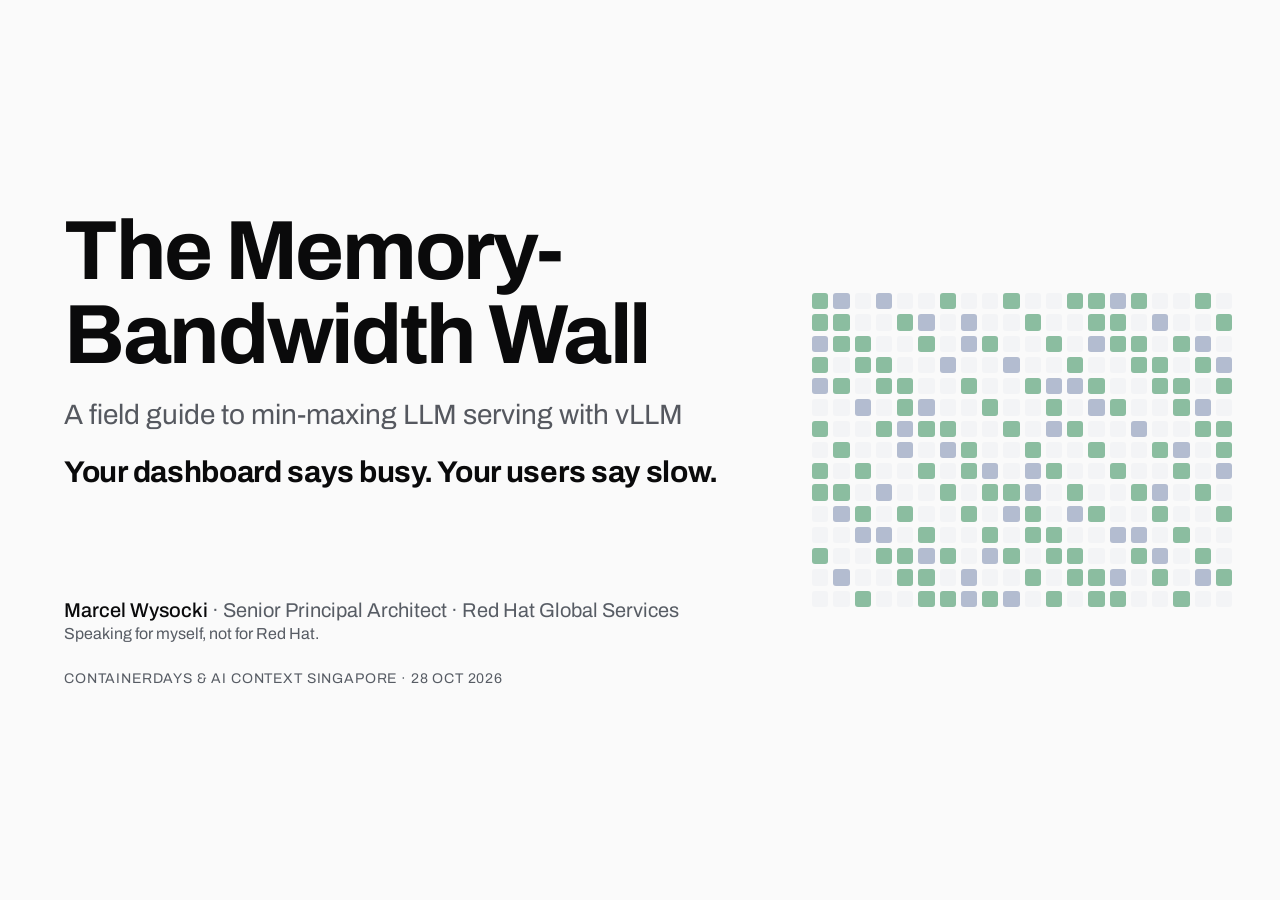
==== index.html @ 2a7ebebe "Publish The Memory-Bandwidth Wall slides" ====
<!DOCTYPE html>
<html lang="en">
<head>
<meta charset="utf-8">
<meta name="viewport" content="width=device-width, initial-scale=1">
<title>The Memory-Bandwidth Wall</title>
<link rel="stylesheet" href="deck.css">
</head>
<body>
<main id="deck">

<!-- ═════════ MOVEMENT 1 · HOW SERVING WORKS ═════════ -->

<section class="slide title" data-move="0" data-seconds="50" data-coach="Look at the room for the hook. Pause three seconds after starving. Promise the decision and the experiment; keep the introduction short.">
  <div class="field" aria-hidden="true" data-repeat="300"><i></i></div>
  <p class="kicker">ContainerDays &amp; AI Context Singapore · 28 Oct 2026</p>
  <h1>The Memory-<br>Bandwidth Wall</h1>
  <p class="lede">A field guide to min-maxing LLM serving with vLLM</p>
  <p class="hookline">Your dashboard says busy. Your users say slow.</p>
  <p class="eq" data-step="1">tok/s × bytes = <span class="steel">bandwidth</span></p>
  <p class="byline"><b>Marcel Wysocki</b> · Senior Principal Architect · Red Hat Global Services<br><span class="own">Speaking for myself, not for Red Hat.</span></p>
  <aside class="notes">
    <p>[pause 2s: look up and smile] Your GPU dashboard says <strong>busy</strong>, and your users say slow. Your GPU isn't slow. <strong>It's starving.</strong> [beat] Good afternoon. I'm Marcel, speaking for myself. Today we'll estimate the decode speed limit, then apply the tuning levers to one vLLM deployment. You'll leave with that experiment and an eval recipe to check whether your changes are good enough to ship.</p>
    <p>[click] We'll keep coming back to this: tokens per second, times <strong>bytes per token</strong>, equals bandwidth. Skip repeated work, min the bytes, max the tokens per read.</p>
  </aside>
</section>

<section class="slide" data-move="1" data-seconds="55" data-coach="Trace the five stages once. Emphasize the distinction between first-token wait and next-token wait.">
  <p class="kicker">Movement 1 · the lifecycle</p>
  <h2>Five stages of a request.</h2>
  <div class="stage">
    <div class="life">
      <svg class="rail" viewBox="0 0 1152 40" preserveAspectRatio="none" aria-hidden="true"><path class="draw on" pathLength="1" d="M115 20 H1037"/></svg>
      <div class="st"><span class="dot"></span><h3>Tokenize</h3><p>Prompt to token IDs (numbers).</p><div class="life-demo tokenize" role="img" aria-label="Illustrative tokenization: text splits into three pieces, each mapped to an example ID."><span class="token-pieces"><i>Help<small>1</small></i><i> me<small>2</small></i><i>!<small>3</small></i></span><small class="demo-label">example IDs</small></div></div>
      <div class="st warn pf"><span class="dot"></span><h3>Prefill</h3><p>Prompt tokens in parallel. Compute-heavy.</p><div class="life-demo prefill-demo" data-step="1" role="img" aria-label="Prompt tokens processed in parallel"><i></i><i></i><i></i><i></i><i></i><i></i><small class="demo-label">parallel</small></div></div>
      <div class="st warn kvw"><span class="dot"></span><h3>Write KV</h3><p>Keys and values stored per token, per attention layer.</p><span class="lchips life-demo kv-demo" data-step="2"><i class="k">K</i><i class="v">V</i><i class="k">K</i><i class="v">V</i><i class="k">K</i><i class="v">V</i></span></div>
      <div class="st warn dc"><span class="dot"></span><h3>Decode</h3><p>One token per step. Rereads weights and KV.</p><span class="lchips life-demo decode-demo" data-step="3"><i class="w">weights</i><i class="k">K</i><i class="v">V</i><i class="next-token">token</i></span></div>
      <div class="st stream"><span class="dot"></span><h3>Stream</h3><p>Tokens back to the user.</p><div class="life-demo stream-demo" data-step="4" role="img" aria-label="Output streams to the user one token at a time"><i>Here</i><i> you</i><i> go.</i></div></div>
    </div>
    <p class="say" data-step="4">Today's session focuses on the <b>three middle stages</b>.</p>
  </div>
  <aside class="notes">
    <p>First, let's follow a request through the server. The tokenizer splits your prompt into pieces called tokens and gives each an ID. The model turns those IDs into lists of numbers it can calculate with.</p>
    <p>[click] Then comes prefill. The model processes the prompt <strong>in parallel</strong>.</p>
    <p>[click] It stores <strong>keys and values</strong> for each token in each attention layer. This KV cache is the request's working memory, so later tokens can look back without reprocessing the prompt.</p>
    <p>[click] Now decode reads the weights, the numbers learned during training, and that cache to <strong>generate each new token</strong>.</p>
    <p>[click] Stream sends those tokens back to the user as they arrive. <strong>First-token wait</strong> and <strong>next-token wait</strong> are different problems.</p>
  </aside>
</section>

<section class="slide" data-move="1" data-play="decode" data-seconds="45" data-coach="Let the loop complete. Point to the fixed weights, then the growing cache.">
  <p class="kicker">Movement 1 · the decode loop</p>
  <h2>Every new token goes around the loop again.</h2>
  <div class="stage loop">
    <div class="prompt-box"><span class="tag">context</span><p class="ctx"><span class="seed">Why is my GPU</span><span class="gen"></span></p></div>
    <svg class="loop-svg" viewBox="0 0 1152 330" aria-hidden="true">
      <defs><marker id="arr-loop" viewBox="0 0 10 10" refX="9" refY="5" markerWidth="12" markerHeight="12" markerUnits="userSpaceOnUse" orient="auto"><path d="M0 0 L10 5 L0 10 z"/></marker></defs>
      <path class="arrow-line" marker-end="url(#arr-loop)" d="M576 70 V112"/>
      <path class="arrow-line" marker-end="url(#arr-loop)" d="M576 246 V280"/>
      <path class="arrow-line back" marker-end="url(#arr-loop)" d="M720 312 C 1000 312, 1030 33, 934 33"/>
      <rect class="model" x="436" y="116" width="280" height="126" rx="18"/>
      <g class="net">
        <circle cx="496" cy="146" r="7"/><circle cx="496" cy="179" r="7"/><circle cx="496" cy="212" r="7"/>
        <circle cx="576" cy="140" r="7"/><circle cx="576" cy="168" r="7"/><circle cx="576" cy="196" r="7"/><circle cx="576" cy="222" r="7"/>
        <circle cx="656" cy="160" r="7"/><circle cx="656" cy="198" r="7"/>
        <path d="M496 146 L576 140 M496 146 L576 196 M496 179 L576 168 M496 179 L576 222 M496 212 L576 196 M496 212 L576 140 M576 140 L656 160 M576 168 L656 198 M576 196 L656 160 M576 222 L656 198"/>
      </g>
      <text class="lbl" x="446" y="108">model</text>
      <text class="lbl" x="985" y="170">append, repeat</text>
    </svg>
    <div class="out-box"><span class="tag">next token</span><b class="nxt">…</b></div>
    <div class="side weights" data-step="1"><span class="tag">weights · read every step</span><div class="wbar"><i></i></div><span class="mono">Qwen3.8-27B · bf16 (16-bit) · 55.6 GB checkpoint</span></div>
    <div class="side kv" data-step="2"><span class="tag">KV cache · grows every step</span><div class="kvstack"></div><span class="mono kvn">0 tokens</span></div>
  </div>
  <p class="foot">Schematic. Qwen3.8-27B bf16 checkpoint: 55.6 GB; a decode step reads about 51 GB of it.</p>
  <aside class="notes">
    <p>Let's zoom in on decode. The model produces a token, adds it to the context, and <strong>goes around again</strong>. [pause 3s: follow one decode loop]</p>
    <p>[click] We'll use Qwen3.8 27B in bf16: sixteen bits per weight. Its saved weights, the checkpoint, occupy about fifty-six gigabytes. Text decode reads about <strong>fifty-one</strong>; the file also contains components this step doesn't read.</p>
    <p>[click] Each lap also adds a row to the KV cache and reads the cache. The weights stay the same size, but the conversation <strong>keeps growing</strong>.</p>
  </aside>
</section>

<section class="slide" data-move="1" data-seconds="40" data-coach="Use the two pictures. The qualifiers long-prompt and small-batch matter; do not turn this into a matrix-math lesson.">
  <p class="kicker">Movement 1 · the asymmetry</p>
  <h2>Long-prompt prefill is usually compute-bound. <span class="nw">Small-batch</span> decode is usually memory-bound.</h2>
  <div class="stage machines2">
    <div class="mach hot">
      <h3>Prefill</h3>
      <div class="cores all" data-repeat="48"><i></i></div>
      <p><b>n</b> tokens in one pass. Matrix units (tensor cores) saturated. Cost scales with <b>FLOPs</b> (math operations).</p>
    </div>
    <div class="mach cool" data-step="1">
      <h3>Decode</h3>
      <div class="cores one" data-repeat="48"><i></i></div>
      <div class="memlink" aria-hidden="true"><i></i><span>weights from memory</span></div>
      <p><b>1</b> token per pass. Cores wait on memory. Cost scales with <b>bytes</b>.</p>
    </div>
  </div>
  <p class="foot">Schematic.</p>
  <aside class="notes">
    <p>Those two phases make different demands on the same chip. A long prefill has lots of tokens to work on together, keeping the matrix units busy. We usually hit the <strong>compute limit</strong>.</p>
    <p>[click] A single conversation has to wait: token ten needs token nine. Decode does a little math, then <strong>waits for bytes</strong> from memory. That's our starting point. <strong>A large batch</strong>, with many conversations processed together, can push decode toward compute; a short prefill can hit the memory limit.</p>
  </aside>
</section>

<section class="slide" data-move="2" data-seconds="50" data-coach="Point along the pipe as the packets move. Separate the physical limit from the vLLM measurement that follows.">
  <p class="kicker">Movement 2 · problem 1</p>
  <h2>Your GPU isn't slow. It's starving.</h2>
  <div class="stage bus">
    <div class="die"><span class="tag">GPU · compute</span><div class="cores idle" data-repeat="36"><i></i></div><span class="tokout" data-step="2" aria-hidden="true"><i></i></span></div>
    <div class="wirebox"><svg class="gauge" data-step="2" viewBox="-30 0 180 66" aria-hidden="true"><path class="g-track" d="M10 60A50 50 0 0 1 110 60"/><path class="g-spec" d="M103.3 35A50 50 0 0 1 110 60"/><text class="g-speclbl" x="110" y="15" text-anchor="middle">rated max</text><line class="g-needle" x1="60" y1="60" x2="60" y2="18"/><circle class="g-hub" cx="60" cy="60" r="4"/></svg><span class="wl" data-step="1">the pipe: a fixed speed per GPU</span><div class="wire" aria-hidden="true"><i></i><i></i><i></i><i></i><i></i><i></i></div><span class="wl" data-step="1">each token needs <b class="steel">the weights</b> to cross it</span></div>
    <div class="mem"><span class="tag">HBM, high-bandwidth memory · weights</span><div class="hbm3d" aria-hidden="true"><div class="stk"><i style="--i:0"></i><i style="--i:1"></i><i style="--i:2"></i><i style="--i:3"></i><i style="--i:4"></i><i style="--i:5"></i><i style="--i:6"></i><i style="--i:7"></i></div></div><span class="mkey dielbl"><i class="ky w"></i>weights <i class="ky rt"></i>runtime <i class="ky kv"></i>KV cache</span></div>
  </div>
  <p class="plain center" data-step="2">Tokens per second is pipe speed divided by bytes per token.</p>
  <p class="formula-s busf" data-step="2">tok/s × bytes = <span class="steel">bandwidth</span></p>
  <p class="rcpt" data-step="2">In vLLM: <b class="green">measure the token gap</b>, then compare it with the byte budget.</p>
  <p class="foot">Schematic: one dense-model stream, short context, speculation off. The checkpoint is a first estimate of weight bytes read.</p>
  <aside class="notes">
    <p>Here's what that waiting looks like. The compute is ready, but it needs the weights.</p>
    <p>[click] The weights sit in GPU memory. Think of the memory bus as a pipe with a <strong>fixed speed</strong>. Every new token needs the weights to cross it again.</p>
    <p>[click] Divide the pipe's speed by the <strong>bytes per token</strong>, and you have a speed limit. [beat] Tuning can get you closer; it <strong>can't make the pipe wider</strong>. Before touching a vLLM flag, let's work out that limit and measure how close our server gets.</p>
  </aside>
</section>

<section class="slide" data-move="2" data-seconds="55" data-coach="Ask, give five seconds to think, then reveal 60. Walk through 3,350 divided by 55.6. This starts the five-minute method.">
  <p class="kicker">Movement 2 · the ceiling</p>
  <h2>Divide before you tune.</h2>
  <div class="stage ceil">
    <div class="calc"><span class="plain">Checkpoint-based estimate: how many times per second the pipe can deliver the stored file.</span></div>
    <div class="divrow" aria-hidden="true"><span class="wbox">55.6 GB checkpoint</span><i class="dpipe"><span><span class="pl">H100 SXM pipe · 3.35 TB/s</span></span></i><span class="gpuc">GPU</span><b class="ans" data-vals="0,1,1" data-map="? tok/s,60 tok/s,60 tok/s" style="--d:1.3s">? tok/s</b></div>
    <p class="mono mute dline" data-step="1">pipe speed ÷ 55.6 GB checkpoint (Qwen3.8-27B, bf16)</p>
    <div class="bars">
      <div class="row" data-step="1"><b>H100 SXM</b><span class="bw">3.35 TB/s</span><div class="b"><i style="--w:60"></i></div><em data-vals="0,60" data-suf=" tok/s">60 tok/s</em></div>
      <div class="row" data-step="1" style="--d:.15s"><b>H200</b><span class="bw">4.8 TB/s</span><div class="b"><i style="--w:86"></i></div><em data-vals="0,86" data-suf=" tok/s">86 tok/s</em></div>
      <div class="row" data-step="1" style="--d:.3s"><b>MI300X</b><span class="bw">5.3 TB/s</span><div class="b"><i style="--w:95"></i></div><em data-vals="0,95" data-suf=" tok/s">95 tok/s</em></div>
      <div class="row" data-step="1" style="--d:.45s"><b>B200</b><span class="bw">8 TB/s</span><div class="b"><i style="--w:144"></i></div><em data-vals="0,144" data-suf=" tok/s">144 tok/s</em></div>
    </div>
    <div class="share" data-step="2" aria-hidden="true"><span class="wread">one checkpoint read · 55.6 GB</span><i class="arr"></i><span class="users"><i>user 1</i><i>user 2</i><i>user 3</i><i>user 4</i></span><span class="sch">schematic</span></div>
    <p class="say" data-step="2">Batching: one read, more users get a token. <span class="steel">It never shrinks the read.</span></p>
  </div>
  <p class="foot">Vendor HBM spec sheets ÷ the 55.6 GB checkpoint. Share row schematic.</p>
  <aside class="notes">
    <p>Let's try that division. One H100 SXM gives us three point three five terabytes a second. Our bf16 checkpoint is about fifty-six gigabytes. How many tokens a second for <strong>one user</strong>? Shout a number, or just think one. [hold]</p>
    <p>[click] About <strong>sixty tokens a second</strong>. On a B200, a hundred forty-four. We're using checkpoint size as a quick approximation; the actual decode read is a little different.</p>
    <p>[click] Batching lets several users share a weight read, raising total throughput. That's <strong>across all users</strong>. But mixtures of experts can read more bytes as the batch grows. Let's see why.</p>
  </aside>
</section>

<section class="slide" data-move="2" data-play="moe" data-seconds="60" data-coach="Show one user before the diverse batch. Pause on all weights for capacity, active bytes for one-user speed.">
  <p class="kicker">Movement 2 · dense vs mixtures of experts</p>
  <h2>Dense layers read all their weights.<br>Expert layers read the ones they pick.</h2>
  <div class="stage moe">
    <div class="mpanel"><h3>Dense · Qwen3.8-27B</h3><div class="dense-grid stack3d" aria-hidden="true"></div><p class="mkey"><i class="ky w"></i>weights <i class="ky attn"></i>attention layer, 1 in 4: writes the KV cache</p><div class="mstat"><b>51 GB</b><span>decode weights per step · shared across the batch</span></div></div>
    <div class="mpanel" data-step="1"><h3>MoE (mixture of experts) · Qwen3.8-Flash-Next</h3><div class="moe-grid stack3d" aria-hidden="true" data-n="512" data-k="10" data-batch="128" data-one="13.3" data-all="250.2"></div><p class="mkey"><i class="ky ar"></i>always read <i class="ky pa"></i><i class="ky pb"></i><i class="ky pc"></i>experts, shaded by the request that picked them</p><div class="mstat"><b>13 GB</b><span data-vals="0,0,1" data-map="read for one token: 10 of 512 experts per layer,read per step at batch 128: 92% of 250 GB decode weights">read for one token: 10 of 512 experts per layer</span></div></div>
  </div>
  <ol class="rules3" data-step="3"><li><span>Size memory for <b>all</b> the weights.</span></li><li><span>Compute the one-user ceiling from the <b>active</b> bytes.</span></li><li><span>Under load, plan bandwidth for nearly all the weights.</span></li></ol>
  <p class="foot">Four layer planes, schematic. Qwen3.8-Flash-Next config.json: 512 routed experts, top-10, 1 shared. bf16 bytes per decode step: 13.3 GB at batch 1, 231 of 250.2 GB at batch 128, assuming uniform routing (arXiv:2511.02237).</p>
  <aside class="notes">
    <p>Our dense model uses the same layers for every token. That's about fifty-one gigabytes of decode weights, shared across the batch in this estimate. [pause 2s: point to the 51 GB read]</p>
    <p>[click] Qwen3.8 Flash Next uses a mixture of experts: smaller networks selected for each token. It picks ten of five hundred twelve experts per layer. One user reads about thirteen gigabytes.</p>
    <p>[click] In this estimate, a hundred twenty-eight requests spread across nearly every expert. The read grows to two hundred thirty-one gigabytes per step; the exact amount depends on which experts those requests select.</p>
    <p>[click] So there are two numbers to keep straight. You need room for <strong>all the weights</strong>. For speed, count the weights your batch <strong>actually uses</strong>.</p>
  </aside>
</section>

<section class="slide" data-move="2" data-seconds="45" data-coach="Name each axis, then follow slope to roof. Explain where the decode dot moves before clicking again.">
  <p class="kicker">Movement 2 · roofline</p>
  <h2>Small-batch decode sits on the slope. Long-prompt prefill sits on the roof.</h2>
  <div class="stage">
    <svg class="roof" viewBox="0 0 1152 440" role="img" aria-label="Roofline: performance against arithmetic intensity">
      <path class="axis" d="M90 400 H1110 M90 400 V24"/>
      <text class="lbl" x="430" y="434">math done per byte loaded (arithmetic intensity)</text>
      <text class="lbl" x="24" y="230" transform="rotate(-90 24 230)">math operations per second</text>
      <path class="draw slope" data-step="0" pathLength="1" d="M90 400 L560 60"/>
      <path class="draw flat" data-step="0" style="--d:.7s" pathLength="1" d="M560 60 H1110"/>
      <text class="lbl steel" x="110" y="200" data-step="0" style="--d:.9s">memory-bound</text>
      <text class="lbl amber" x="780" y="44" data-step="0" style="--d:1.1s">compute-bound</text>
      <path class="hint" data-step="3" d="M180 335 L410 168.5"/>
      <g class="ddot" data-step="1"><circle cx="180" cy="335" r="11"/><text x="200" y="350" class="dlbl">decode · small batch</text></g>
      <g data-step="2"><circle class="pdot" cx="900" cy="60" r="11"/><text x="760" y="92" class="dlbl">prefill · long prompt</text></g>
      <g data-step="3" style="--d:.4s"><circle class="tick8" cx="270" cy="269.8" r="6"/><text class="lbl green" x="258" y="258" text-anchor="end">FP8 · 8-bit</text><text class="lbl green" x="390" y="157" text-anchor="end" data-step="3" style="--d:1.6s">FP4 · 4-bit</text></g>
    </svg>
  </div>
  <p class="foot">Schematic. Yuan et al. 2024, "LLM Inference Unveiled", arXiv:2402.16363.</p>
  <aside class="notes">
    <p>This gives us the roofline picture. Across the bottom is math per byte loaded; up the side is math per second. On the slope, <strong>memory sets the limit</strong>. At the roof, <strong>compute does</strong>. [pause 3s: trace the slope to the roof]</p>
    <p>[click] Our small-batch decode starts down here on the slope.</p>
    <p>[click] Long-prompt prefill can do enough work per byte to reach the roof.</p>
    <p>[click] Weight quantization stores weights in fewer bits. With eight-bit FP8, then four-bit FP4, decode moves right: the same math, <strong>fewer bytes</strong> to fetch.</p>
  </aside>
</section>

<section class="slide" data-move="2" data-seconds="55" data-coach="Compare low and high MBU. There is no universal percentage at which tuning must stop.">
  <p class="kicker">Movement 2 · the diagnostic</p>
  <h2>MBU tells you whether tuning can help.</h2>
  <div class="stage mbu">
    <div class="mpipe" role="img" aria-label="MBU as how full the memory pipe is">
      <span class="tag">the memory pipe · schematic</span>
      <div class="tube"><i class="flow lo"></i><i class="flow hi"></i></div>
      <span class="mlbl lo" data-step="1" data-until="2">weight reads with idle gaps between them</span>
      <span class="mlbl hi swap-in" data-step="2">reads mostly back to back<br><b class="green">check the profile</b></span>
    </div>
    <div class="mbu-side">
      <p class="plain">MBU: <b>how full the pipe is.</b></p><p class="mono formula-s">one-user tok/s ÷ one-user ceiling</p>
      <div class="verdict cool" data-step="1" data-until="2"><b>Low MBU</b><span>Kernels, launch overhead, batch shape. Tuning can help. A profile shows where.</span></div>
      <div class="verdict hot swap-in" data-step="2"><b>High MBU</b><span>The bus is likely the limit. Confirm in a profile before you stop tuning overhead. Fewer bytes still raise tok/s.</span></div>
    </div>
  </div>
  <dl class="kit" data-step="1"><dt>try</dt><dd>nsys profile --capture-range=cudaProfilerApi … vllm serve … <b>--profiler-config.profiler cuda</b></dd><dt>check</dt><dd>vllm bench serve … --profile, then nsys stats: which kernels, and the gaps between them</dd></dl>
  <p class="foot">Model bandwidth utilization (MBU), Databricks 2023. Short-context, one-user estimate; not a hardware-counter reading. No universal stop-tuning percentage.</p>
  <aside class="notes">
    <p>We've estimated a ceiling. Now let's compare it with what the server actually does. <strong>At short context</strong>, divide one-user tokens per second by that ceiling. That's model bandwidth utilization, or MBU.</p>
    <p>[click] <strong>If it's low</strong>, look for overhead: GPU operations, their launch costs and batch shape. Profile a test server with Nsight Systems or PyTorch; never enable profiling in production.</p>
    <p>[click] <strong>If it's high</strong>, the bus may already be the limit. There's no universal percentage where tuning stops. Check the profile: are there gaps to remove, or are weight reads back to back? That tells us whether to tackle overhead or reduce bytes.</p>
  </aside>
</section>

<section class="slide" data-move="2" data-seconds="85" data-coach="Start the running Spark case: optional defaults off, 222.5 ms to 4.49 tok/s to about 84% estimated weight MBU. Explain the 5.33 ceiling first. Point to commands; do not read flags aloud.">
  <p class="kicker">Movement 2 · field kit: measure MBU</p>
  <h2>Measure your MBU in five minutes.</h2>
  <div class="stage fieldkit">
    <div class="ksteps" aria-hidden="true">
      <div class="ks" data-step="0"><span class="files"><i></i><i></i><i></i></span><b>bytes</b><span>weights read per step</span></div>
      <div class="ks" data-step="1"><span class="gap"><i></i><em></em><i></i></span><b>token gap</b><span>time per output token</span></div>
      <div class="ks" data-step="2"><span class="div">÷</span><b>divide</b><span>measured speed ÷ ceiling</span></div>
    </div>
    <pre class="code"><span data-step="0"><span class="cm"># 1 · Qwen3.8-27B: estimated text-decode weight read 51.25 GB; files 55.56 GB</span>
python3 weight-accounting.py /path/to/pinned/snapshot  <span class="cm"># script in handout</span>
<span class="cm"># Spark: 273 GB/s ÷ 51.25 GB ≈ 5.33 tok/s</span>
</span><span data-step="1"><span class="cm"># 2 · quick check against the warm Spark server; full saved-prompt runs in handout</span>
vllm bench serve --backend vllm --model qwen38 --tokenizer Qwen/Qwen3.8-27B \
  --port 18082 --dataset-name random --seed 1234 \
  --random-input-len 128 --random-output-len 128 \
  --max-concurrency 1 --num-prompts 4 --num-warmups 1 --ignore-eos --temperature 0
</span><span data-step="2"><span class="cm"># 3 · short-context, one-user estimate</span>
MBU = (1000 ÷ <b>Mean TPOT</b> in milliseconds) ÷ (memory bytes/s ÷ estimated weight bytes/step)</span></pre>
  </div>
  <p class="say" data-step="2">Spark · untuned baseline: <b>222.5 ms</b> TPOT ≈ <b>4.49 tok/s</b> ÷ 5.33 ≈ <b>84% MBU</b>.</p>
  <p class="foot">DGX Spark · Qwen3.8-27B bf16 · vLLM 0.32.0 · 25 Oct 2026. Median: 3 × 16 saved coding prompts, 128 output tokens. Eager, prefix/chunking off. Weight estimate omits vision, MTP, full input embeddings and KV/state traffic. 273 GB/s: NVIDIA. Warm-server diagnostic above; exact runs: handout.</p>
  <aside class="notes">
    <p>Let's use my DGX Spark as a running example, with Qwen three point eight 27B on vLLM. Text decode reads about fifty-one gigabytes of weights per step. Divide the Spark's bandwidth by that: about five point three tokens a second. [pause 3s: point to the division]</p>
    <p>[click] I started with <strong>one request at a time</strong>, with compilation, CUDA graphs, chunking and prefix caching off. We'll add them back one by one. Three repeated runs gave about two hundred twenty-three milliseconds per output token. The command here is a quick diagnostic; the handout has the exact test.</p>
    <p>[click] That gives four point five decode tokens a second, roughly <strong>eighty-four percent</strong> estimated MBU. [pause 3s: let the result land] Even this untuned setup is using much of the estimated bandwidth. We'll see what overhead tuning can recover, then <strong>change the bytes and tokens per read</strong>.</p>
  </aside>
</section>

<section class="slide" data-move="3" data-play="fit" data-seconds="55" data-coach="Ask how many 128k conversations fit; wait five seconds, then reveal two. Emphasize ideal payload versus startup capacity.">
  <p class="kicker">Movement 3 · what the GPU holds</p>
  <h2>Three things fight for the same GPU memory.</h2>
  <div class="stage hbm">
    <div class="hbmbar">
      <div class="seg w"><span>weights<br><b>51.7 GiB</b><br><span class="eqv">= 55.6 GB</span></span></div>
      <div class="seg rt"><span>runtime</span></div>
      <div class="seg kvarea"><span class="violet" data-until="1">KV cache<br>gets the rest</span>
        <div class="kvfill short" data-step="1" data-until="2" data-repeat="27"><i></i></div>
        <div class="kvfill long swap-in" data-step="2" data-repeat="2"><i></i></div>
      </div>
      <div class="seg rsv"><span>8% reserve</span></div>
    </div>
    <div class="hbm-legend">
      <div><span class="tag">H100 SXM · 79.6 GiB · <span class="nc">Qwen3.8-27B</span> bf16 · KV 64 KiB per token + 147 MiB per conversation</span></div>
    </div>
    <div class="fitcount" data-step="1">
      <span class="tag">ideal payload capacity · conversations</span>
      <span class="huge">0</span>
      <span class="ctxlbl" data-ctx="8,8,128">8k context</span>
    </div>
  </div>
  <p class="foot">Computed, GiB: 79.6 (nvidia-smi) × 0.92 (vLLM default --gpu-memory-utilization) − 51.7 weights (the 55.6 GB checkpoint) − 4 assumed runtime = 17.5 for KV, ÷ (64 KiB × context + 147 MiB state) per conversation. Bar to scale. Measure vLLM's startup capacity.</p>
  <aside class="notes">
    <p>Bandwidth is only our first constraint. The conversations also have to fit in memory. Weights take a fixed amount, and the server needs temporary working space too. The <strong>KV cache gets what's left</strong>.</p>
    <p>[click] Back to our twenty-seven-billion-parameter model on the H100. Its weights occupy about two thirds of the card. Ideal arithmetic leaves room for twenty-seven conversations at eight k tokens. Stretch them to a hundred twenty-eight k: how many fit now? [hold]</p>
    <p>[click] <strong>Two.</strong> Same card, same model, longer context. Copies and padding cost extra, so check the server's <strong>startup capacity</strong> before promising how many requests it can hold.</p>
  </aside>
</section>

<section class="slide" data-move="3" data-seconds="60" data-coach="Trace one slab: layers, heads, K and V, bytes. Then stack to 128k. Give the room time to follow the units.">
  <p class="kicker">Movement 3 · KV cache</p>
  <h2>Do the KV math once instead of guessing.</h2>
  <div class="stage kvmath2">
    <div class="kvtext2">
      <p class="plain">Every token leaves a <b class="violet">key</b> and a <b class="teal">value</b>: two lists of numbers.</p>
      <div class="kvlists" aria-hidden="true"><span class="kl k" data-repeat="16"><i></i></span><em>key · 256 numbers</em><span class="kl v" data-repeat="16"><i></i></span><em>value · 256 numbers</em></div>
      <p class="kstep" data-step="1">× <b>16</b> attention layers × <b>4</b> KV heads · each list <b>256</b> numbers, <b>2</b> bytes apiece</p>
      <div class="res" data-step="2">= <b class="violet" data-vals="0,0,64" data-suf=" KiB">64 KiB</b> per token: one slab</div>
      <p class="mono formula-s" data-step="2">2 × 16 × 4 × 256 × 2 B = 65,536 B = 64 KiB</p>
      <div class="res big2" data-step="3">× 131,072 tokens = <b class="violet" data-vals="0,0,0,8" data-suf=" GiB" data-ms="1800" style="--d:.3s">8 GiB</b> for <u>one</u> 128k conversation</div>
      <p class="plain sm" data-step="3" style="--d:1.4s">+ the other 48 layers (Gated DeltaNet): one fixed 147 MiB state. Payload ≈ 8.1 GiB, before copies and padding.</p>
    </div>
    <div class="kv3d big" aria-hidden="true">
      <div class="kvscene">
        <div class="kvface front" data-repeat="128"><i></i></div>
        <div class="kvface side"></div>
        <div class="kvface top"></div>
      </div>
      <div class="kvlabels">
        <span class="kvlbl kl-one k" data-until="1"><span class="violet">one key</span></span><span class="kvlbl kl-one v" data-until="1"><span class="teal">one value</span></span>
        <span class="kvlbl kl-layers">16 layers</span>
        <span class="kvlbl kl-heads"><span class="violet">K × 4 heads</span> · <span class="teal">V × 4 heads</span></span>
        <span class="kvlbl kl-depth">131,072 tokens deep →</span>
      </div>
    </div>
  </div>
  <p class="foot">Qwen3.8-27B config.json: 64 layers, 16 full attention (4 KV heads, head_dim 256), 48 Gated DeltaNet with 146.8 MiB fixed state per sequence (fp32 recurrent, bf16 convolution) (vLLM v0.31.0 mamba_utils.py). Strips schematic.</p>
  <aside class="notes">
    <p>Let's work out the cache for one conversation. Every token leaves a key and a value in each attention layer. [pause 3s: point to K and V]</p>
    <p>[click] This model has sixteen attention layers, each with four sets of keys and values, called KV heads. Each key and value holds two hundred fifty-six numbers; bf16 uses two bytes per number.</p>
    <p>[click] Multiply those together: each token adds <strong>sixty-four kilobytes</strong>, in the binary units vLLM uses.</p>
    <p>[click] At a hundred twenty-eight k tokens, that's eight gigabytes. The other forty-eight layers, Gated DeltaNet, keep a <strong>fixed-size summary</strong>: another hundred forty-seven megabytes. Total: about eight point one gigabytes per conversation. Check your model's <strong>layer types</strong> before repeating the calculation.</p>
  </aside>
</section>

<section class="slide" data-move="3" data-seconds="50" data-coach="Advance one context at a time. Separate demanded memory from what fits on the H100.">
  <p class="kicker">Movement 3 · problem 2</p>
  <h2>At long context, the KV cache outgrows the weights.</h2>
  <div class="stage grow">
    <div class="beam bw"><b>weights</b><em>51.7 GiB<small class="eqv">= 55.6 GB</small></em><div class="bscene"><div class="cub cw" aria-hidden="true"><i class="f"></i><i class="s"></i><i class="t"></i></div></div></div>
    <div class="beam bk"><b>KV · 16 users</b><em data-vals="6.3,34.3,130.3" data-dec="1" data-suf=" GiB" data-ms="1400">6.3 GiB</em><div class="bscene"><div class="cub ck" aria-hidden="true"><i class="f"></i><i class="s"></i><i class="t"></i></div><span class="xw" data-step="2" style="--d:1.1s">2.5× the weights</span></div></div>
    <p class="bcap">same front face for both: depth is bytes, drawn to scale</p>
    <div class="ctxsteps"><span data-until="1">4k</span><span data-step="1" data-until="2">32k</span><span data-step="2">128k</span></div>
    <p class="say">Qwen3.8-27B, 64 KiB per token. The weight footprint stays fixed. <span class="violet">The KV doesn't.</span></p>
  </div>
  <p class="foot">Computed: 16 users × (64 KiB × tokens + 147 MiB state) = 6.3 / 34.3 / 130.3 GiB at 4k / 32k / 128k; weights 51.7 GiB (the 55.6 GB checkpoint). Depth to scale; front face schematic.</p>
  <aside class="notes">
    <p>Now imagine sixteen users, each keeping a longer conversation. We're plotting their memory demand; they won't all fit on our H100. At four k, their cache is about six gigabytes.</p>
    <p>[click] At thirty-two k, it's thirty-four gigabytes, and we've already run out of room on that card.</p>
    <p>[click] At a hundred twenty-eight k, it's a hundred thirty gigabytes, two and a half times the weights. Only a quarter of this model's layers grow with context. Even so, above about fifty k, these users <strong>read more KV than weights</strong> each step. That changes <strong>what you should optimize</strong>.</p>
  </aside>
</section>

<section class="slide" data-move="3" data-seconds="45" data-coach="Let the stall show before revealing interleaving. Name the tradeoff: first token versus the next token.">
  <p class="kicker">Movement 3 · problem 3</p>
  <h2>Unchunked, one 100k prompt stalls everyone else.</h2>
  <div class="stage gantt">
    <div class="g-lbl"><span>user A</span><span>user B</span><span>user C</span><span>new 100k</span></div>
    <div class="g-body">
      <div class="g-plot old" data-step="0" data-until="1"><i class="playhead" aria-hidden="true"></i>
        <div class="lane"><i style="--x:0;--w:18"></i><i style="--x:70;--w:30" class="late"></i></div>
        <div class="lane"><i style="--x:0;--w:18"></i><i style="--x:70;--w:30" class="late"></i></div>
        <div class="lane"><i style="--x:0;--w:18"></i><i style="--x:70;--w:30" class="late"></i></div>
        <div class="lane pf"><i style="--x:18;--w:52"></i></div>
        <div class="stall"><span>every decode frozen</span></div>
      </div>
      <div class="g-plot new swap-in" data-step="1"><i class="playhead" aria-hidden="true"></i>
        <div class="lane"><i style="--x:0;--w:100"></i></div>
        <div class="lane"><i style="--x:0;--w:100"></i></div>
        <div class="lane"><i style="--x:0;--w:100"></i></div>
        <div class="lane pf"><i style="--x:18;--w:10"></i><i style="--x:32;--w:10"></i><i style="--x:46;--w:10"></i><i style="--x:60;--w:10"></i><i style="--x:74;--w:10"></i></div>
      </div>
    </div>
  </div>
  <dl class="kit" data-step="1"><dt>try</dt><dd><b>--max-num-batched-tokens</b> 2048 · 8192 · 16384   (scheduling-step token budget)</dd><dt>check</dt><dd>P95 (95th percentile) vllm:inter_token_latency_seconds vs P95 TTFT (time to first token)</dd></dl>
  <p class="say" data-step="1"><span class="green">Chunked prefill</span>: slices of the prompt, interleaved with everyone's decode.</p>
  <p class="foot">Stall timeline schematic. vLLM v0.31.0: chunked prefill on by default; --max-num-batched-tokens defaults to 8192 (H100/H200) and 16384 (B200).</p>
  <aside class="notes">
    <p>There's one more problem before we choose a fix. Your users are decoding happily, and someone sends a hundred-thousand-token prompt. If the GPU takes that whole prefill at once, <strong>everyone else's stream stalls</strong>. [pause 2s: let the stall show]</p>
    <p>[click] Chunked prefill slices it up, leaving room for decode between slices. It's on by default in vLLM. The <strong>token budget</strong> per scheduling step controls the tradeoff: how long the new request waits versus gaps in everyone else's stream. <strong>Watch both</strong> at P ninety-five, the cutoff before the slowest five percent. Helping one can hurt the other.</p>
  </aside>
</section>

<section class="slide" data-move="4" data-seconds="45" data-coach="Checkpoint: 12:30. Use the four levers as the map for the next ten minutes.">
  <p class="kicker">Movement 4 · the levers</p>
  <h2>Four levers. Pull the one your traffic needs.</h2>
  <div class="stage levers">
    <div class="lever" data-step="0"><span class="n">1</span><b>Reuse the prefix</b><span>skip prefill you already paid for</span><em>agents, RAG (<span class="nw">retrieval-augmented</span> generation), shared prompts</em></div>
    <div class="lever" data-step="1"><span class="n">2</span><b>Fewer weight bytes</b><span>shrink the per-token read</span><em>high MBU, short context</em></div>
    <div class="lever" data-step="2"><span class="n">3</span><b>Fewer KV bytes</b><span>shrink the context read</span><em>long context, many users</em></div>
    <div class="lever" data-step="3"><span class="n">4</span><b>Speculative decoding</b><span>more tokens per weight read</span><em>predictable output</em></div>
    <span class="lg g-skip" data-step="3" style="--d:.5s">skip repeated work</span>
    <span class="lg g-min" data-step="3" style="--d:.5s">min the bytes</span>
    <span class="lg g-max" data-step="3" style="--d:.5s">max the tokens per read</span>
  </div>
  <aside class="notes">
    <p>We now know what we're looking for: bandwidth, memory capacity, and work getting in the way of other requests. There are four levers. If agents or retrieval-augmented generation keep sending the same context, <strong>reuse the prefix</strong>.</p>
    <p>[click] If the weights dominate, <strong>shrink the weights</strong>.</p>
    <p>[click] If the context dominates, <strong>shrink the KV cache</strong>.</p>
    <p>[click] And if we can predict the next few tokens cheaply, get <strong>more tokens from each weight read</strong>. Let's start with work we don't need to repeat.</p>
  </aside>
</section>

<section class="slide" data-move="4" data-seconds="50" data-coach="Walk the agent through one tool result and one test log. Extend reuse to developers sharing a harness. Match cache sharing to the trust boundary.">
  <p class="kicker">Movement 4 · lever 1 · prefix reuse</p>
  <h2>An agent resends the same prefix on every step.</h2>
  <div class="stage agent">
    <div class="turns">
      <div class="turn"><span class="who">step 1</span><i class="c sys">system</i><i class="c tools">tools</i><i class="c q">task</i></div>
      <div class="turn" data-step="1"><span class="who">step 2</span><i class="c sys">system</i><i class="c tools">tools</i><i class="c hist">task</i><i class="c q">tool result</i></div>
      <div class="turn" data-step="1" style="--d:.15s"><span class="who">step 3</span><i class="c sys">system</i><i class="c tools">tools</i><i class="c hist">task</i><i class="c hist">tool result</i><i class="c q">diff</i></div>
      <div class="turn" data-step="1" style="--d:.3s"><span class="who">step 4</span><i class="c sys">system</i><i class="c tools">tools</i><i class="c hist">task</i><i class="c hist">tool result</i><i class="c hist">diff</i><i class="c q">test log</i></div>
      <p class="rcount" data-step="1"><b data-vals="0,12,0">0</b> chips recomputed</p>
    </div>
    <div class="pricebox"><span class="tag" data-vals="0,0,1" data-map="cache miss: recompute all,cache hit: reused prefix">cache miss: recompute all</span><span class="huge" data-vals="0.66,0.66,0.022" data-decs="2,2,3" data-pre="$">$0.66</span><span class="u" data-vals="0,0,1" data-map="per 1M input tokens,per 1M cached input tokens">per 1M input tokens</span></div>
  </div>
  <p class="say" data-step="2">Developers with the same harness and tools can <span class="green">share the prefix.</span></p>
  <dl class="kit" data-step="2"><dt>try</dt><dd>on by default · compare with <b>--no-enable-prefix-caching</b></dd><dt>check</dt><dd>sum(rate(vllm:prefix_cache_hits_total[5m])) / sum(rate(vllm:prefix_cache_queries_total[5m]))</dd></dl>
  <p class="foot">Turns schematic. Price: DeepSeek V4-Pro, off-peak, checked 25 Oct 2026. Share prefixes within an approved group; use different secret "cache_salt" values across required isolation boundaries (vLLM v0.31.0).</p>
  <aside class="notes">
    <p>Think about a coding agent. Its first request contains the system prompt, the tools and your task.</p>
    <p>[click] Then a tool returns. The agent sends all of that again, plus the result. Next comes a diff, then a test log. Without caching, the server processes the same beginning over and over.</p>
    <p>[click] Prefix caching reuses stored KV for the <strong>exact matching beginning</strong> and computes <strong>only the new tail</strong>. It's on by default. Developers sharing a harness, tools and system prompt can share that prefix. A cache salt is a secret value sent with each request to control reuse. <strong>Share one within the team</strong>; use separate salts for groups that need isolation.</p>
  </aside>
</section>

<section class="slide" data-move="4" data-seconds="40" data-coach="If behind, say: 'Offload buys capacity but adds transfer time; measure reload against recompute.' Then Shift+Right to the next slide.">
  <p class="kicker">Movement 4 · lever 1 · keep the prefix</p>
  <h2>KV offload adds capacity and transfer latency.</h2>
  <div class="stage stairs">
    <div class="rung r1"><b>HBM</b><span>≈ 3–8 TB/s · tens to hundreds of GB</span></div>
    <div class="rung r2"><b>CPU memory</b><span>over PCIe 5 x16, the CPU-to-GPU link<br><span class="nw">≈ 64 GB/s each way</span></span></div>
    <div class="rung r3"><b>Local flash storage</b><span>≈ 7–14 GB/s per drive</span></div>
    <div class="rung r4"><b>Remote storage</b><span>network-bound · measure reload latency</span></div>
    <i class="blob"></i>
    <div class="reload" data-step="1"><span class="tag">same long prefix · schematic</span>
      <div class="rr"><b>recompute</b><div class="rt"><i class="cmp full"></i></div></div>
      <div class="rr"><b>reload</b><div class="rt"><i class="kvb"></i><i class="link">PCIe</i><i class="cmp tail"></i></div></div>
      <p><span class="violet">stored KV comes back</span><br><span class="amber">only the new tail is computed</span></p>
    </div>
  </div>
  <p class="say" data-step="1">More <span class="green">capacity</span>, with <span class="steel">transfer time</span> to pay. Reload only when the transfer beats the recompute: measure it.</p>
  <dl class="kit"><dt>try</dt><dd>LMCache MP (a separate cache process) · <b>--mamba-cache-mode align</b> · Qwen disk recipe: handout</dd><dt>check</dt><dd>sum(rate(vllm:external_prefix_cache_hits_total[5m])) / sum(rate(vllm:external_prefix_cache_queries_total[5m]))</dd></dl>
  <p class="foot">Discrete-GPU tiers, schematic; the Spark shares CPU/GPU memory, so its experiment uses disk without CPU retention. vLLM v0.31.0: CPU offload size is GiB summed across GPUs. Router-visible native offload needs "self_describing_kv_events" and KV event publishing, both off by default. Bandwidths: vendor specs, PCIe 5 x16, Gen4–Gen5 NVMe.</p>
  <aside class="notes">
    <p>On a discrete GPU, we can offload prefixes to CPU memory. LMCache also supports flash and remote storage. The Spark shares its CPU and GPU memory, so our experiment skips CPU retention and <strong>uses disk</strong>.</p>
    <p>[click] Compare <strong>reload with recompute</strong>, <strong>including transfer time</strong>. Restart the cache process to prove reuse from disk. Later, a router also needs updates when cached blocks move; enable those events for offloaded prefixes.</p>
  </aside>
</section>

<section class="slide" data-move="4" data-play="belt" data-seconds="65" data-coach="Let each belt change settle. Distinguish checkpoint estimates from measured speed and Blackwell W4A4 from Hopper fallback.">
  <p class="kicker">Movement 4 · lever 2 · fewer weight bytes</p>
  <h2>Weight quantization shrinks the weight read. The ceiling rises in proportion.</h2>
  <div class="stage shrink">
    <div class="wb slabrow"><span class="tag">Qwen3.8-27B checkpoint · same weights, fewer bytes each · thickness to scale</span><div class="slab"><div class="cub cmat" aria-hidden="true"><i class="f"></i><i class="s"></i><i class="t"></i></div></div><b class="huge" data-vals="55.6,30.9,21.9" data-dec="1" data-suf=" GB" data-ms="1400">55.6 GB</b><span class="fmt" data-vals="0,1,2" data-map="bf16 · 16 bits,FP8 · 8 bits,NVFP4 · 4.5-bit feed-forward · FP8 attention" style="--d:.7s">bf16 · 16 bits</span></div>
    <div class="wb"><span class="tag">one-user ceiling · B200, 8 TB/s · one box = one token's weights</span><div class="belt"><i class="boxes"></i><i class="gpu">GPU</i></div><b class="huge green" data-vals="144,259,365" data-suf=" tok/s" data-ms="1400">144 tok/s</b></div>
  </div>
  <p class="say" data-step="3">NVFP4 runs W4A4 (4-bit weights, 4-bit activations: the values passed between layers) only on Blackwell (B200). On Hopper, vLLM falls back to W4A16: <span class="steel">4-bit weights, 16-bit activations</span>.</p>
  <dl class="kit" data-step="3"><dt>try</dt><dd>Blackwell: vllm serve <b>nvidia/Qwen3.8-27B-NVFP4</b> · Hopper: <b>--quantization fp8_per_tensor</b></dd><dt>check</dt><dd>log "Model loading took X GiB"; a Marlin warning means no 4-bit math</dd></dl>
  <p class="foot">Belt schematic. Sizes: Qwen/Qwen3.8-27B, -FP8, nvidia/Qwen3.8-27B-NVFP4 (NVFP4 feed-forward blocks and lm_head; FP8 attention and DeltaNet). NVFP4: 4-bit values, an 8-bit scale per 16 weights, an FP32 scale per tensor. B200 8 TB/s: NVIDIA spec. vLLM v0.31.0: plain <span class="nw">--quantization fp8</span> no longer quantizes a bf16 checkpoint at load.</p>
  <aside class="notes">
    <p>Now let's shrink the weights. Our bf16 checkpoint is fifty-six gigabytes; the B200 ceiling is a hundred forty-four tokens a second.</p>
    <p>[click] FP8 nearly halves the file, so the <strong>estimated ceiling</strong> nearly doubles.</p>
    <p>[click] NVFP4 gets it to twenty-two gigabytes. Four-bit layers use <strong>under a third</strong> of bf16; attention and DeltaNet stay in FP8. The whole file is about two fifths. These are estimates, not measured speedups. [pause 3s: gesture the smaller weight read]</p>
    <p>[click] <strong>On Blackwell</strong>, four-bit layers use W4A4: four-bit weights and activations, the values passed between layers. <strong>H100 lacks FP4 math</strong> and uses sixteen-bit activations. I'd start with FP8 there; FP8-per-tensor converts bf16 at load.</p>
  </aside>
</section>

<section class="slide" data-move="4" data-seconds="45" data-coach="Show one value rounded to one tick. If behind, say: 'With scales, four-bit layers use about 4.5 bits per weight; test the quality.' Then Shift+Right.">
  <p class="kicker">Movement 4 · lever 2 · how NVFP4 works</p>
  <h2>NVFP4 stores 4-bit values with two levels of scale.</h2>
  <div class="stage fp4">
    <div class="fp4-scale" data-step="1"><b>÷ 0.8125</b><span>4.70 ÷ 6 = 0.78, stored as the nearest 8-bit float, once per 16 weights, so the biggest weight lands near 6.</span></div>
    <div class="fp4-row">
      <div class="cells bf" data-until="2"><i>0.81</i><i>−0.12</i><i>2.40</i><i class="tr">0.33</i><i>−1.05</i><i class="tr">0.07</i><i class="mx tr">4.70</i><i>−0.66</i><i>0.19</i><i>1.62</i><i>−2.95</i><i>0.48</i><i>−0.02</i><i>0.91</i><i>−0.37</i><i>1.24</i></div>
      <div class="cells q swap-in" data-step="2"><i>1</i><i>0</i><i>3</i><i class="tr">0.5</i><i>−1.5</i><i class="tr">0</i><i class="mx tr">6</i><i>−1</i><i>0</i><i>2</i><i>−4</i><i>0.5</i><i>0</i><i>1</i><i>−0.5</i><i>1.5</i></div>
    </div>
    <div class="ruler" data-step="1"><span class="tag">the values NVFP4 can hold</span><div class="rl"></div></div>
    <div class="fp4-tensor" data-step="3"><b>FP32 (32-bit float) tensor scale</b><div class="minis" data-repeat="6"><i></i></div><span class="tag">blocks of 16, one 8-bit scale each</span></div>
    <p class="say" data-step="4">Including scales, each weight uses <span class="green">under a third</span> of bf16 storage.</p>
    <p class="formula-s" data-step="4">4-bit values plus an 8-bit scale per 16 weights: 4.5 bits per weight.</p>
  </div>
  <p class="foot">NVIDIA, "Introducing NVFP4" (Jun 2025) · Four Over Six, arXiv:2512.02010. Example block computed by hand, round to nearest; block scale rounded to FP8 (E4M3).</p>
  <aside class="notes">
    <p>To see what we're giving up, take a group of sixteen weights.</p>
    <p>[click] We divide by a block scale to bring them into range.</p>
    <p>[click] Then each value snaps to the nearest available tick. That's where the <strong>rounding error</strong> comes from.</p>
    <p>[click] We store an eight-bit scale for each block and a thirty-two-bit scale for the whole tensor, the larger weight array, so we can recover the range.</p>
    <p>[click] With that overhead, storage is about <strong>four and a half bits per weight</strong>, still under a third of bf16. The next question is whether that rounding changes the answers we care about.</p>
  </aside>
</section>

<section class="slide" data-move="4" data-seconds="75" data-coach="Slow down. Name each model and what was quantized. These are observed score changes, not equivalence verdicts. Leave the math drop visible.">
  <p class="kicker">Movement 4 · lever 2 · the quality checks</p>
  <h2>NVFP4 vs bf16: published score changes.</h2>
  <div class="stage gate2">
    <p class="plain">Score change in percentage points; negative means lower. Aggregate scores alone do not establish unchanged quality.</p>
    <div class="axis2" data-step="0"><span style="--x:0">−10</span><span style="--x:35.71">−5</span><span style="--x:71.43">0 = bf16</span><span style="--x:100">+4</span></div>
    <div class="qrow" data-step="1"><div class="ql"><b>MMLU-Pro · knowledge</b><span>Qwen3.8-Flash-Next · 88.5 → 88.2 · 1 seed</span></div><div class="qtrack"><i class="zero"></i><i class="qdot" style="--x:69.29"></i></div><em class="steel">−0.30 points</em></div>
    <div class="qrow" data-step="2"><div class="ql"><b>SWE-bench Verified · coding agents</b><span>Qwen3.8-Flash-Next · 80.6 → 79.4 · 500 tasks, 1 seed</span></div><div class="qtrack"><i class="zero"></i><i class="qdot" style="--x:62.86"></i></div><em class="steel">−1.20 points</em></div>
    <div class="qrow" data-step="3"><div class="ql"><b>MMLU-Pro · knowledge</b><span>Gemma-4-31B, thinking off · 85.41 → 84.50 · 3-seed mean</span></div><div class="qtrack"><i class="zero"></i><i class="qdot" style="--x:64.93"></i></div><em class="steel">−0.91 points</em></div>
    <div class="qrow" data-step="4"><div class="ql"><b>MATH-500 · math</b><span>Gemma-4-31B, thinking off · 89.40 → 85.07 · 500 problems</span></div><div class="qtrack"><i class="zero"></i><i class="qdot" style="--x:40.5"></i></div><em class="steel">−4.33 points</em></div>
    <p class="say" data-step="5">Different quantized layers. <span class="green">Gate on your workload</span>, not on one exam.</p>
  </div>
  <dl class="kit" data-step="5"><dt>try</dt><dd>lm-eval run --model local-chat-completions --apply_chat_template … <b>--tasks mmlu_pro</b></dd><dt>check</dt><dd>own tasks too; repeat both; match cache state; quality-loss budget: guide §5</dd></dl>
  <p class="foot">RedHatAI model cards, evaluated on vLLM: Qwen3.8-Flash-Next-NVFP4 (1 seed, expert linears W4A4); gemma-4-31B-it-NVFP4 (3-seed means, block linears W4A4, lm-eval 0.4.11, zero-shot). No paired uncertainty interval is available here.</p>
  <aside class="notes">
    <p>Now let's check the answers. These dots show <strong>published score changes</strong> from bf16 to NVFP4. Left of zero means lower; this doesn't establish unchanged quality.</p>
    <p>[click] First, Qwen3.8 Flash Next quantizes only the experts. Its MMLU-Pro knowledge score drops about a third of a point.</p>
    <p>[click] On SWE-bench Verified, where coding agents fix GitHub issues, it loses one point two percentage points across five hundred tasks. That's <strong>one run</strong>.</p>
    <p>[click] Now dense Gemma 4 31B: reasoning off, main matrix operations quantized. Over three seeds, its knowledge score drops about a point.</p>
    <p>[click] On competition math, it loses <strong>four point three three points</strong>. That's a workload I'd want to investigate. [pause 3s: leave the math drop visible]</p>
    <p>[click] The model, task and quantized layers all matter. <strong>Check your own workload</strong> before shipping; we'll finish with that recipe.</p>
  </aside>
</section>

<section class="slide" data-move="4" data-seconds="30" data-coach="Recall the earlier two-conversation prediction. Four is an ideal capacity estimate, not an admission guarantee.">
  <p class="kicker">Movement 4 · lever 3 · fewer KV bytes</p>
  <h2>FP8 KV first. More conversations fit.</h2>
  <div class="stage kvq">
    <span class="tag">ideal payload budget after weights and runtime: ≈ 17.5 GiB</span>
    <div class="kvslots"><div class="blk"><i></i><i></i><i data-step="1" style="--d:.25s"></i><i data-step="1" style="--d:.25s"></i></div></div>
    <div class="fitcount2"><span class="tag">128k conversations · ideal payload estimate</span><b class="huge" data-vals="0,1" data-map="2,4" style="--d:.6s">2</b></div>
    <div class="ladder" data-step="1"><span class="on">FP8 · roughly half the payload</span></div>
  </div>
  <dl class="kit" data-step="1"><dt>try</dt><dd>vllm serve … <b>--kv-cache-dtype fp8</b></dd><dt>check</dt><dd>startup log "GPU KV cache size: N tokens", before and after</dd></dl>
  <p class="foot">Qwen3.8-27B at 128k, 17.5 GiB budget (slide 11): 8.1 GiB per conversation in bf16, 4.1 GiB in FP8, each with its unchanged 147 MiB state. Estimates, not measured admission limits.</p>
  <aside class="notes">
    <p>Let's go back to the conversations that didn't fit. We estimated room for two at a hundred twenty-eight k. This time we'll shrink the cache instead of the weights.</p>
    <p>[click] FP8 roughly halves the <strong>attention cache</strong>, so the same budget allows four. The <strong>fixed DeltaNet state stays wide</strong>. That's ideal arithmetic; <strong>confirm the capacity</strong> in the startup log.</p>
  </aside>
</section>

<section class="slide" data-move="4" data-seconds="65" data-coach="Separate the left-hand decode curve from the right-hand burst/queueing result. Different experiments answer different questions.">
  <p class="kicker">Movement 4 · lever 3 · when it pays</p>
  <h2>FP8 KV halves the bytes. It only shows when those bytes were the bottleneck.</h2>
  <div class="stage pays">
    <div class="pchart">
      <svg viewBox="0 0 560 300" role="img" aria-label="Decode time per token against context length, bf16 and FP8 KV">
        <path class="axis" d="M50 260 H540 M50 260 V20"/>
        <text class="lbl" x="200" y="292">context length →</text>
        <text class="lbl" x="14" y="200" transform="rotate(-90 14 200)">time per token</text>
        <rect class="nogain" x="50" y="20" width="160" height="240"/>
        <text class="lbl" x="62" y="44">FP8 overhead</text><text class="lbl" x="62" y="64">exceeds savings</text>
        <path class="draw bf" data-step="0" pathLength="1" d="M50 200 L540 40"/>
        <path class="draw f8" data-step="0" style="--d:.3s" pathLength="1" d="M50 185 L540 71"/>
        <circle class="cross pop" data-step="0" style="--d:.6s" cx="210" cy="148" r="7"/>
        <text class="lbl" x="300" y="34">gpt-oss-20b</text><text class="lbl steel" x="440" y="26">bf16 KV</text><text class="lbl green" x="480" y="108">FP8 KV</text>
        <text class="lbl" x="218" y="196">7.7k · H100, sliding-window layers kept bf16</text>
      </svg>
    </div>
    <div class="pside">
      <div class="pcase" data-step="1"><span class="tag"><span class="src">vLLM's published burst test</span> · <span class="nw">Llama-3.3-70B</span> · 4× H100 · P99 (99th percentile) TTFT</span><div class="pv"><b class="steel">17 s</b><span>bf16 KV</span><b class="green">1.3 s</b><span>FP8 KV</span></div></div>
      <div class="pcase" data-step="2"><span class="tag">Qwen3-30B-A3B-Instruct-2507 · MoE · 2× H100 · memory to spare</span><div class="pv"><b>same</b><span>FP8 KV = bf16 KV</span></div></div>
      <p class="pflag" data-step="3">No calibrated KV scales in the checkpoint: vLLM uses a default scale and logs a warning.</p>
    </div>
  </div>
  <p class="foot">vLLM blog, 22 Apr 2026 (crossover, gpt-oss-20b, v0.19.1, concurrency 1; full FP8 crosses at 22,109 on H100, ≈ 13k on B200) and 11 May 2026 (burst TTFT, 300 prompts, 1,024 in / 512 out, v0.20.2). Curve shape schematic. Default scale: vLLM v0.31.0 kv_cache.py.</p>
  <aside class="notes">
    <p>Does a smaller cache make each token faster? At short context, <strong>weights dominate</strong>, and conversion can make FP8 KV slower. Here, gpt-oss 20B on H100 pulls ahead near eight thousand tokens, with windowed layers kept in bf16. <strong>Measure your own crossover</strong>.</p>
    <p>[click] Capacity can help sooner: more requests fit, so fewer wait for cache room. In this vLLM burst, three hundred prompts arrived together: Llama 3.3 70B on four H100s. P99 first-token latency fell from seventeen seconds to one point three.</p>
    <p>[click] The Qwen comparison had memory to spare, so shrinking its cache gave no gain.</p>
    <p>[click] Check the scales that map KV values into FP8. Without calibrated scales, vLLM warns and uses a default. <strong>That needs a quality check too</strong>.</p>
  </aside>
</section>

<section class="slide" data-move="4" data-play="grid" data-seconds="40" data-coach="One channel, one grid. If behind, say: 'Lower-bit designs must place codes where the data lives.' Then Shift+Right to K versus V.">
  <p class="kicker">Movement 4 · lever 3 · asymmetric quantization</p>
  <h2>A KV channel can be off-center. Put the codes where its values are.</h2>
  <div class="stage asym">
    <svg class="nl" viewBox="0 0 1152 300" role="img" aria-label="Number line with symmetric and asymmetric 4-bit grids">
      <path class="axis" d="M40 150 H1112"/>
      <text class="lbl" x="40" y="186">−2.3</text><text class="lbl" x="494" y="186">−0.4</text><text class="lbl" x="606" y="186">0</text><text class="lbl" x="1090" y="186">2.0</text>
      <rect class="range" x="514" y="132" width="598" height="36" rx="6"/>
      <text class="lbl violet" x="640" y="232">where one channel's KV numbers live</text>
      <g class="sym" data-step="1">
        <text class="lbl steel" x="40" y="96">symmetric 4-bit: scale only, step 0.286</text>
        <text class="lbl waste" x="267" y="222" text-anchor="middle">7 codes wasted: no data lives here</text>
        <g class="ticks"></g>
      </g>
      <g class="asy" data-step="2">
        <text class="lbl green" x="514" y="96">asymmetric 4-bit: scale + zero-point, step 0.16</text>
      </g>
    </svg>
    <div class="used" data-step="1"><span class="tag">codes that land in range</span><b class="huge">9 / 16</b></div>
  </div>
  <p class="say" data-step="3">At 2 bits there are only 4 codes. Wasting half leaves 2 usable codes.<br><span class="steel">vLLM's FP8 KV stays symmetric</span>: 8 bits have codes to spare.</p>
  <p class="foot">Worked example, one channel in [−0.4, 2.0]. Symmetric: scale = 2.0 ÷ 7, codes −8…7. Asymmetric: scale = 2.4 ÷ 15, zero-point shifts the grid. KIVI, arXiv:2402.02750. vLLM v0.31.0 FP8 KV is symmetric only (compressed_tensors.py:1095).</p>
  <aside class="notes">
    <p>To fit more context with fewer bits, we need to place the available values carefully. Here, one channel means the <strong>same coordinate across tokens</strong>. Most values sit above zero.</p>
    <p>[click] With a symmetric grid centered on zero, seven of sixteen codes land where there's no data. [pause 2s: point to the unused codes]</p>
    <p>[click] Shift the grid: <strong>all sixteen cover the data</strong>, with finer steps.</p>
    <p>[click] That's the idea behind lower-bit designs. vLLM's FP8 stays symmetric; this <strong>isn't another FP8 setting</strong>.</p>
  </aside>
</section>

<section class="slide" data-move="4" data-seconds="60" data-coach="Point to the changed attention winner, then the unchanged shares. Ask the six-bit question, wait five seconds, reveal the measured split.">
  <p class="kicker">Movement 4 · lever 3 · K costs more than V</p>
  <h2>A key error changes who gets attention. A value error changes the mix.</h2>
  <div class="stage kvsens">
    <div class="sp hot kside"><span class="tag violet">error in K → changes attention shares</span>
      <div class="att"><b>t1</b><div class="b" style="--g:100%"><i class="w1"></i></div><em data-vals="0.50,0.33,0.33" data-dec="2">0.50</em></div>
      <div class="att"><b>t2</b><div class="b" style="--g:46%"><i class="w2"></i></div><em data-vals="0.23,0.49,0.49" data-dec="2">0.23</em></div>
      <div class="att"><b>t3</b><div class="b" style="--g:20%"><i class="w3"></i></div><em data-vals="0.10,0.07,0.07" data-dec="2">0.10</em></div>
      <div class="att"><b>t4</b><div class="b" style="--g:34%"><i class="w4"></i></div><em data-vals="0.17,0.11,0.11" data-dec="2">0.17</em></div>
      <p class="cap" data-step="1">t2's score 1.2 → 2.4: <span class="violet">the winner flips</span></p>
    </div>
    <div class="sp cool vside" data-step="2"><span class="tag teal">same error in V → averaged by the attention shares</span>
      <div class="vmix"><span>attention shares, unchanged</span><div class="seg"><i style="--s:50">t1</i><i class="hit" style="--s:23">t2</i><i style="--s:10">t3</i><i style="--s:17">t4</i></div></div>
      <div class="vout"><span>output</span><div class="b"><i class="o"></i><i class="o2"></i></div></div>
      <p class="cap">shifts by 0.23 × the error: <span class="teal">a change in the mix</span>, not always harmless</p>
    </div>
  </div>
  <div class="ppl" data-step="3"><div class="pc"><span class="tag">6 bits · <span class="violet">keys 4</span> + <span class="teal">values 2</span></span><b class="green">10.1</b></div><div class="pc"><span class="tag">6 bits · <span class="violet">keys 2</span> + <span class="teal">values 4</span></span><b class="fail">31.5</b></div><p>perplexity, lower is better (8-bit K and V: 9.95). <b>Give the bits to <span class="violet">K</span>, in this measured example.</b></p></div>
  <p class="foot">Attention shares: illustrative, softmax over scores [2.0, 1.2, 0.4, 0.9]. Perplexity: Wikitext, Transformers KIVI-HQQ, KVTuner arXiv:2502.04420 Table 2 (Llama3-8B-Instruct; KV8 baseline 9.95). QAQ, arXiv:2403.04643, §3.1.</p>
  <aside class="notes">
    <p>We can give keys and values different numbers of bits. <strong>Keys set</strong> each token's attention; <strong>values supply</strong> what gets mixed. Here, token one gets half the attention.</p>
    <p>[click] Change a key and token two wins. Attention now favors a different token.</p>
    <p>[click] Change a value and the shares stay fixed. Its output error is multiplied by point two three. With six bits to split, where would you spend more? [hold]</p>
    <p>[click] A KVTuner test on Llama three 8B tried that split. Perplexity measures surprise at real text; lower is better. Using four-bit keys and two-bit values keeps it close to eight-bit precision. Reverse the split: thirty-one point five. <strong>Here, keys need more bits</strong>.</p>
  </aside>
</section>

<section class="slide" data-move="4" data-seconds="35" data-coach="Say the tradeoff plainly: slightly more room, less throughput in these tests. This flag is a different split from the previous example.">
  <p class="kicker">Movement 4 · lever 3 · unequal K and V bits in vLLM</p>
  <h2>TurboQuant k8v4 uses 8-bit keys and 4-bit values.</h2>
  <div class="stage tq">
    <span class="tag">KV capacity vs bf16 · dashed line: bf16 = 1×</span>
    <div class="hb" data-step="0"><b>FP8</b><div class="b"><i style="--w:2.0"></i></div><em>2.0×</em></div>
    <div class="hb" data-step="0" style="--d:.15s"><b>turboquant_k8v4</b><div class="b"><i style="--w:2.4"></i></div><em>2.4×</em></div>
    <span class="tag" data-step="1">throughput vs bf16</span>
    <div class="hb hot2" data-step="1"><b>turboquant_k8v4</b><div class="b"><i style="--w:78"></i></div><em>75–80%</em></div>
  </div>
  <p class="say" data-step="2">Start with FP8. Reach for k8v4 only when FP8's room isn't enough, and <b>time it on your GPU</b> first.</p>
  <dl class="kit"><dt>try</dt><dd>vllm serve … <b>--kv-cache-dtype turboquant_k8v4</b></dd><dt>check</dt><dd>startup log "GPU KV cache size: N tokens", Mean TPOT and P95 TTFT, all vs fp8</dd></dl>
  <p class="foot">vLLM blog, 11 May 2026, v0.20.2, offline, 200 prompts: k8v4 throughput 80% of bf16 (Qwen3-30B-A3B, 2×H100) and 75% (Llama-3.3-70B, 4×H100); 2.4× measured capacity; "no significant advantage over FP8". FP8 2.0×: 16 ÷ 8 bits per KV value.</p>
  <aside class="notes">
    <p>vLLM offers a different split: TurboQuant k8v4, eight-bit keys and four-bit values. These tests held two point four times the bf16 cache payload, versus two times for FP8.</p>
    <p>[click] In the two model tests shown here, <strong>throughput fell</strong> to seventy-five to eighty percent of bf16.</p>
    <p>[click] I'd start with FP8. If capacity still blocks you, try k8v4 and <strong>time it before keeping it</strong>.</p>
  </aside>
</section>

<section class="slide" data-move="4" data-seconds="65" data-coach="Checkpoint: 21:40. Define drafter and target before the check. Read the accepted tokens left to right; stop at the first miss.">
  <p class="kicker">Movement 4 · lever 4 · speculative decode</p>
  <h2>Draft cheap. Verify once. Keep what matches.</h2>
  <div class="stage spec">
    <div class="srow"><span class="who">context</span><span class="tk ctx">def</span><span class="tk ctx">parse</span><span class="tk ctx">(</span></div>
    <div class="srow draftrow"><span class="who">draft</span>
      <span class="tk d" data-step="1">self</span><span class="tk d" data-step="1" style="--d:.1s">,</span><span class="tk d" data-step="1" style="--d:.2s">path</span><span class="tk d x" data-step="1" style="--d:.3s">=</span><span class="tk d x" data-step="1" style="--d:.4s">None</span><span class="tnote" data-step="3">first miss: it and everything after it are dropped</span>
    </div>
    <div class="verify" data-step="2"><span>target model checks all five in one pass</span></div>
    <div class="srow"><span class="who">kept</span><span class="tk ok" data-step="3">self</span><span class="tk ok" data-step="3" style="--d:.1s">,</span><span class="tk ok" data-step="3" style="--d:.2s">path</span><span class="tk fix" data-step="3" style="--d:.3s" data-cap="from the target">)</span><span class="gain" data-step="3" style="--d:.9s">4 tokens · 1 weight read</span></div>
  </div>
  <p class="foot">Greedy illustration; sampled decoding preserves the target distribution in theory; finite-precision numerics can differ (vLLM v0.31.0 lossless guarantees). Leviathan et al., arXiv:2211.17192: 2×–3× on T5-XXL, batch 1.</p>
  <aside class="notes">
    <p>So far we've saved work or reduced bytes. Speculative decoding tries to get <strong>several tokens from each</strong> expensive weight read.</p>
    <p>[click] First, a drafter guesses a few tokens ahead. That's a <strong>cheaper predictor</strong>, such as a smaller model or extra prediction layers attached to the main model.</p>
    <p>[click] The main model, called the target, checks those guesses <strong>in one pass</strong>. With few conversations running, it often has spare compute while waiting for memory. We use that compute to check several tokens together.</p>
    <p>[click] This example uses greedy decoding: always pick the most likely token. Keep the matches, then <strong>correct the first miss</strong>. Here we get four tokens for one weight read. [pause 3s: follow the accepted tokens] Sampling instead needs probability checks and corrected resampling to preserve the target distribution in theory. Hardware rounding can still change outputs.</p>
  </aside>
</section>

<section class="slide" data-move="4" data-play="accept" data-seconds="50" data-coach="Ask about 70%, wait five seconds, then reveal about three. Point from acceptance length to the clock: both must be measured.">
  <p class="kicker">Movement 4 · lever 4 · the math, without the math</p>
  <h2>Acceptance, not the flag, sets tokens per pass.</h2>
  <div class="stage accsim">
    <p class="plain">Draft 5 tokens. Each is right with some chance. <span class="green">Keep them until the first miss</span>, then the big model adds one of its own.</p>
    <div class="simrow" data-a="0.5"><b>50% right</b><div class="chips"><i></i><i></i><i></i><i></i><i></i><i class="bonus">+1</i></div><span class="pass">…</span><div class="avg" data-step="1"><em>avg</em><b class="run">–</b></div></div>
    <div class="simrow" data-a="0.7"><b>70% right</b><div class="chips"><i></i><i></i><i></i><i></i><i></i><i class="bonus">+1</i></div><span class="pass">…</span><div class="avg" data-step="1"><em>avg</em><b class="run">–</b></div></div>
    <div class="simrow" data-a="0.9"><b>90% right</b><div class="chips"><i></i><i></i><i></i><i></i><i></i><i class="bonus">+1</i></div><span class="pass">…</span><div class="avg" data-step="1"><em>avg</em><b class="run">–</b></div></div>
    <p class="say" data-step="2">About <span class="green">2</span>, <span class="green">3</span>, <span class="green">4.7</span> tokens per pass. vLLM logs this number as <span class="mono green">Mean acceptance length</span>. <b>Read it on your own traffic.</b></p>
    <p class="dcost" data-step="2"><b>More accepted tokens can still be slower.</b> Compare <span class="steel">Mean TPOT</span> with speculation off and on; repeat both.</p>
  </div>
  <p class="foot">Leviathan et al., arXiv:2211.17192, eq. 1: tokens per pass = (1 − α<sup>γ+1</sup>) ÷ (1 − α), α = chance a guess is kept, γ = guesses drafted.<span data-step="1"> Here γ = 5, so 1.97, 2.94, 4.69, if each guess is independent and equally likely to be kept.</span></p>
  <aside class="notes">
    <p>Suppose our drafter makes five guesses, each with a seventy percent acceptance chance. We stop at the <strong>first miss</strong>, then the main model adds one. How many tokens per pass? [hold]</p>
    <p>[click] About three. At fifty percent, about two; at ninety, about four point seven. [beat] This toy model assumes independent guesses, each equally likely to be kept.</p>
    <p>[click] vLLM logs the <strong>actual mean acceptance length</strong>. More accepted tokens can still mean a <strong>slower reply</strong>. Replay the same requests with speculation off and on, compare TPOT, and repeat both.</p>
  </aside>
</section>

<section class="slide" data-move="4" data-seconds="55" data-coach="Define a draft head, then n-gram lookup. Reveal instructions, summaries, then the overhead warning and commands. Apply the comparison to saved agent traces.">
  <p class="kicker">Movement 4 · lever 4 · where it wins</p>
  <h2>Match the drafter to your traffic.</h2>
  <div class="stage accept">
    <div class="picks">
      <div class="cool"><b>Trained draft layers</b><span>EAGLE-3, DSpark or the model's own draft layers (MTP, multi-token prediction). <span class="src">A published Qwen3.8-27B DSpark speculator:</span> <b class="green">3.76</b> output tokens per pass, including the target token, on tool calls. <i class="nb">Agent receipt: acceptance, not a measured speedup.</i></span></div>
      <div class="cool" data-step="1"><b>N-gram lookup</b><span>Match the latest tokens to an earlier prompt sequence; propose what followed. No training.</span></div>
      <div class="hot" data-step="3"><b>Never</b><span>a draft model as slow as the target</span></div>
    </div>
    <p class="rowcap" data-step="1">n-gram speedup</p>
    <div class="arow" data-step="1"><span class="who">instructions</span><span class="tk ok">the</span><span class="tk ok">answer</span><span class="tk no">depends</span><span class="tk dim">on</span><span class="tk dim">what</span><div class="am"><i style="--w:48"></i></div><b class="ax">1.16×</b></div>
    <div class="arow" data-step="2"><span class="who">summaries</span><span class="tk ok">the</span><span class="tk ok">quarterly</span><span class="tk ok">revenue</span><span class="tk ok">rose</span><span class="tk no">by</span><div class="am"><i style="--w:100"></i></div><b class="ax">2.42×</b></div>
  </div>
  <dl class="kit" data-step="3"><dt>MTP only</dt><dd>-sc '{"method":"mtp","num_speculative_tokens":1}'   (try 1 before 4)</dd><dt>n-gram</dt><dd>-sc '{"method":"ngram","num_speculative_tokens":3,"prompt_lookup_min":2,"prompt_lookup_max":4}'</dd><dt>check</dt><dd>log "SpecDecoding metrics: Mean acceptance length" and Mean TPOT</dd></dl>
  <p class="foot">Token rows illustrative. n-gram (prompt lookup, Vicuna-13B): Alpaca 1.16×, CNN/DailyMail 2.42× (arXiv:2503.01840, Table 1). <span class="nw">RedHatAI/Qwen3.8-27B-speculator.dspark</span>, vLLM 0.29.0, acceptance length including the target token: tool calls 3.76, writing 3.77, math 5.74.</p>
  <aside class="notes">
    <p>For agents, try compatible prediction layers, called draft heads: EAGLE-3, DSpark or multi-token prediction. This Qwen DSpark result is almost four tokens per pass on tool calls; we still need to time it.</p>
    <p>[click] An n-gram is a <strong>short token sequence</strong>. The lookup matches the latest tokens to earlier prompt text, then proposes what followed. We don't need a draft model for that. Here, instructions gained one point two times.</p>
    <p>[click] On summaries, that rises to two point four times: repeated source text helps. Neither test used agents.</p>
    <p>[click] Replay saved agent requests at your <strong>serving concurrency</strong>. Compare acceptance and TPOT; <strong>draft cost can erase the gain</strong>.</p>
  </aside>
</section>

<section class="slide" data-move="4" data-seconds="60" data-coach="Frame this as the practical experiment: apply the session levers to one deployment. Left is the short diagnostic; right is the recorded long coding-request replay. Each panel has its own scale. Use the two scales separately. Name the latency cost and the matched KV change.">
  <p class="kicker">Movement 4 · the practical experiment</p>
  <h2>Practical experiment: tune one vLLM deployment</h2>
  <div class="stage sparkcase">
    <div class="spark-panel" style="--max:60">
      <h3>1. Diagnose, then tune</h3>
      <span class="tag">output tok/s · 1 client · 128 output tokens</span>
      <div class="spark-rows">
        <div class="hb base" data-step="0" style="--w:4.4648"><b>bf16 · eager</b><div class="b"><i></i></div><em>4.46</em></div>
        <div class="hb base" data-step="0" style="--w:4.45077"><b>Restore defaults</b><div class="b"><i></i></div><em>4.45</em></div>
        <div class="hb" data-step="1" style="--w:12.10561"><b>Quantize weights</b><div class="b"><i></i></div><em>12.11</em></div>
        <div class="hb flat" data-step="2" style="--w:12.09336"><b>Try FP8 KV</b><div class="b"><i></i></div><em>12.09</em></div>
        <div class="hb flat" data-step="2" style="--w:12.02839"><b>Try NVFP4 KV</b><div class="b"><i></i></div><em>12.03</em></div>
        <div class="hb" data-step="3" style="--w:50.18806"><b>DSpark · 7 draft tokens</b><div class="b"><i></i></div><em>50.19</em></div>
      </div>
      <div class="spark-axis"><span>0</span><span>60</span></div>
      <p class="spark-caption" data-step="2">Per decode step: <b>≈9.4 MB of attention KV</b> vs ≈17.6 GB of weights. Smaller KV adds room; short decode stays flat.</p>
    </div>
    <div class="spark-panel spark-load" style="--max:100" data-step="4">
      <h3>2. Coding agent spawning subagents</h3>
      <span class="tag">recorded replay · median 79k in / 267 out</span>
      <table class="spark-matrix">
        <caption>Total output tok/s · below: P95 first-token wait</caption>
        <thead><tr><th>KV format</th><th>8 in flight</th><th>16 in flight</th></tr></thead>
        <tbody>
          <tr><th>Default</th><td class="best"><b>89.45</b><small>8.81 s</small></td><td class="loss"><b>26.16</b><small>239.52 s</small></td></tr>
          <tr><th>FP8</th><td class=""><b>79.59</b><small>18.75 s</small></td><td class=""><b>77.78</b><small>52.02 s</small></td></tr>
          <tr><th>NVFP4</th><td class=""><b>53.17</b><small>42.54 s</small></td><td class=""><b>53.04</b><small>104.55 s</small></td></tr>
        </tbody>
      </table>
      <p class="spark-caption">4 in flight, default KV: <b>74.51 tok/s · 5.31 s P95</b>.<br>Native MTP · 7 draft tokens · priming excluded.</p>
    </div>
  </div>
  <p class="foot">Qwen3.8-27B · GB10 · vLLM 0.32.0 · 25–26 Oct 2026. Medians of 3 × 16 requests. Left: drafter uses default KV. Right: recorded replay; priming excluded. Different traffic: do not multiply gains. Long-context quality unchecked. Runs and ranges: handout.</p>
  <aside class="notes">
    <p>Now let's <strong>put those levers together</strong>. Our Spark starts near four point five tokens a second. Defaults barely change decode.</p>
    <p>[click] <strong>Weight quantization</strong> takes us to twelve point one, shrinking the weight read.</p>
    <p>[click] Smaller KV stays near twelve <strong>in this short test</strong>; weights still dominate.</p>
    <p>[click] The separate drafter hits fifty here; the longer replay uses <strong>native MTP</strong>.</p>
    <p>[click] Picture a <strong>coding agent spawning subagents</strong>: several calls in flight. We replay sixteen recorded coding requests: long histories, short replies. Typically <strong>seventy-nine thousand input tokens</strong>, with two hundred and sixty-seven output tokens. Default KV wins at eight; FP8 helps at sixteen. This tests serving, <strong>not a live agent run</strong>. [pause 3s: point from throughput to first-token wait]</p>
  </aside>
</section>


<section class="slide" data-move="5" data-seconds="60" data-coach="Checkpoint: 25:30. Establish company teams and Kubernetes replicas. Use llm-d as the example. First reveal load polling, then the KV-event index and prefix match.">
  <p class="kicker">Movement 5 · Kubernetes serving · llm-d example</p>
  <h2>A prefix-aware router knows which prefix each pod has cached.</h2>
  <div class="stage llmd">
    <div class="ld client" data-step="0">client</div>
    <div class="ld gw" data-step="0"><b>Envoy gateway</b><span>Gateway API</span></div>
    <div class="ld epp" data-step="0"><b>Endpoint Picker</b><span>filter → score → pick</span></div>
    <div class="ld pods" data-step="0"><b>InferencePool</b><div class="pp3"><i>vLLM</i><i>vLLM</i><i>vLLM</i><i>vLLM</i></div></div>
    <svg class="ldwire" viewBox="0 0 1152 340" aria-hidden="true">
      <path class="draw" data-step="0" pathLength="1" d="M150 230 H300"/>
      <path class="draw" data-step="0" style="--d:.3s" pathLength="1" d="M520 230 H880"/>
      <path class="draw ctl" data-step="0" style="--d:.6s" pathLength="1" d="M470 170 C 470 100, 500 60, 560 60"/>
      <path class="tip" data-step="0" style="--d:1s" d="M288 224 L300 230 L288 236 z"/>
      <path class="tip" data-step="0" style="--d:1.3s" d="M868 224 L880 230 L868 236 z"/>
      <path class="tip ctl" data-step="0" style="--d:1.6s" d="M548 54 L560 60 L548 66 z"/>
      <text class="lbl" x="455" y="95" text-anchor="end">score &amp; select</text>
      <path class="draw poll" data-step="1" pathLength="1" d="M1010 130 C 1010 70, 900 60, 800 60"/>
      <path class="tip poll" data-step="1" style="--d:1s" d="M812 54 L800 60 L812 66 z"/>
    </svg>
    <i class="pollpkt" aria-hidden="true"></i>
    <p class="ldpoll" data-step="1">reads each pod's queue and KV usage every 50 milliseconds</p>
    <p class="ldkv" data-step="2">Precise routing: <span class="violet">KV block events → index of block locations</span>; match the request's prefix.</p>
  </div>
  <p class="foot">Schematic; example pinned to llm-d v0.10 (29 Sep 2026), CNCF Sandbox; Gateway API Inference Extension v1. Poll: --refresh-metrics-interval, default 50 ms; queue and KV usage are load, not prefix identity. Same pattern: NVIDIA Dynamo (--router-mode kv), vLLM Production Stack.</p>
  <aside class="notes">
    <p><strong>So far, we've been tuning one server</strong>. Now picture a company serving several teams from vLLM replicas on Kubernetes. Each replica runs in a pod, and a router chooses where requests go. We'll use llm-d as our example; NVIDIA Dynamo and vLLM Production Stack offer alternatives. Here, the Envoy gateway asks llm-d's Endpoint Picker which pod should handle the request.</p>
    <p>[click] It polls each pod's queue and KV usage every fifty milliseconds by default. That shows load, but not <strong>which prefix is cached</strong>.</p>
    <p>[click] For precise routing, vLLM reports KV blocks being stored or removed. The picker keeps an index of their hashes and locations, then matches the incoming tokenized prefix. It <strong>balances reuse with load</strong>: the warmest pod may be busy.</p>
  </aside>
</section>

<section class="slide" data-move="5" data-play="router" data-seconds="65" data-coach="Let several random misses show, then switch to prefix routing. Follow the same tenant color. Pause before giving the published result.">
  <p class="kicker">Movement 5 · llm-d · route to the cache</p>
  <h2>Random routing repeats each shared prefix's prefill across pods.</h2>
  <div class="stage router">
    <div class="rmode"><span class="tag" data-vals="0,1" data-map="random routing,prefix-aware routing: each prefix sticks to its warm pod">random routing</span></div>
    <div class="rq" data-until="2">
      <span class="tag">next request</span>
      <div class="rqcard"><b class="rkey pa">A</b><span>shared prefix A + new question</span></div>
      <p class="rlegend">One color = one tenant's 6,000-token shared prefix.<br>Each pod has room for two prefixes.</p>
    </div>
    <div class="rpods">
      <div class="rp"><span>pod 1</span><div class="rcache"><i></i><i></i></div><em class="rout"></em><b class="rwork"></b></div>
      <div class="rp"><span>pod 2</span><div class="rcache"><i></i><i></i></div><em class="rout"></em><b class="rwork"></b></div>
      <div class="rp"><span>pod 3</span><div class="rcache"><i></i><i></i></div><em class="rout"></em><b class="rwork"></b></div>
      <div class="rp"><span>pod 4</span><div class="rcache"><i></i><i></i></div><em class="rout"></em><b class="rwork"></b></div>
    </div>
    <div class="rstat" data-until="2"><div><b class="rhit">–</b><span>request cache hit rate</span></div><div><b class="rmiss">0</b><span>prefills recomputed</span></div><em>simulated</em></div>
    <p class="rprev" data-until="2"></p>
    <div class="rreceipt swap-in" data-step="2">
      <div><span class="tag"><span class="src">llm-d benchmark</span> · TTFT P90 (90th percentile)</span><b><span class="steel">92.6 s</span> → <span class="green">0.54 s</span></b></div>
      <div><span class="tag">output tok/s</span><b><span class="steel">4,429</span> → <span class="green">8,730</span></b></div>
    </div>
  </div>
  <dl class="kit" data-step="1"><dt>try</dt><dd>precise-prefix-cache-routing · helm chart <b>llm-d-router-standalone</b> v0.11.0</dd><dt>check</dt><dd>prefix token hit rate per pod, before and after</dd></dl>
  <p class="foot">llm-d blog, 24 Sep 2025: 8 vLLM pods × 2 H100, 32B Qwen, 150 tenants × 6,000-token shared prefix. Random vs precise prefix-aware routing.</p>
  <aside class="notes">
    <p>Let's follow one request through that setup. Each color is a team's shared prefix; each pod has room for two. Prefix A is warm on pod one. Random routing sends this request to pod three, which computes the <strong>same six thousand tokens again</strong>. Most requests in this simulation miss that way.</p>
    <p>[click] Switch to prefix-aware routing and A returns to pod one. It gets a hit. Requests follow their prefixes, spilling over when a pod saturates.</p>
    <p>[click] [pause 3s: look up before the measured result] In llm-d's benchmark, sixteen H100s served a hundred fifty tenants. Ninetieth-percentile first-token latency fell from about ninety-three seconds to half a second; output throughput doubled. Random routing is a poor fit for that traffic, so <strong>measure your own gain</strong>. [beat] We've taken prefix reuse from one server to the fleet.</p>
  </aside>
</section>

<section class="slide" data-move="5" data-seconds="60" data-coach="Reveal code and business traffic first. Ask about reasoning, wait five seconds, then reveal the near-zero gain.">
  <p class="kicker">Movement 5 · llm-d · what routing can't do</p>
  <h2>Three workloads. Matched replicas in each test.</h2>
  <div class="stage qserve">
    <p class="say s">llm-d's default router vs Kubernetes round-robin, same replica count per test. <span class="mute">Dashed line: round-robin, 1×.</span></p>
    <div class="hb" data-step="1"><b>Code generation · input tok/s</b><div class="b"><i style="--w:2.9"></i></div><em>2.9×</em></div>
    <div class="hb" data-step="1" style="--d:.12s"><b>Business software · input tok/s</b><div class="b"><i style="--w:2.0"></i></div><em>2.0×</em></div>
    <div class="hb hot" data-step="2"><b>Reasoning · output tok/s</b><div class="b"><i style="--w:1.03"></i></div><em data-vals="0,0,0,1" data-map="?,≈ 1×" style="--d:.6s">?</em></div>
    <p class="say" data-step="3">Reasoning averages about 8,000 output tokens per request. <span class="steel">No router shrinks that read.</span></p>
  </div>
  <p class="foot">llm-d blog, 17 Aug 2026. Throughput at the knee. Qwen3-32B, TP=2 (tensor parallel: each layer split across two H100s). Matched pods within each comparison: ten for code and reasoning, eight for business software. Code-gen: about 70,000-token prompts, 46k vs 16k input tok/s; business software 90k vs 45k.<span data-step="3"> Reasoning 7.0k vs 6.8k output tok/s, about 8,000 output tokens on average.</span></p>
  <aside class="notes">
    <p>How far does that result carry? These are three workload tests. Each replica runs Qwen3 32B on two H100s. Within each test, llm-d's default router and Kubernetes round-robin use the <strong>same replica count</strong>.</p>
    <p>[click] For code generation with seventy-thousand-token prompts, input throughput rises two point nine times. For business software, two times.</p>
    <p>[click] Now take reasoning: a short prompt followed by about eight thousand output tokens. What do you expect the router to save? [hold]</p>
    <p>[click] <strong>Almost nothing</strong>. There isn't much prefill to save, and every generated token still needs its bytes. A better router can't remove that <strong>decode cost</strong>.</p>
  </aside>
</section>

<section class="slide" data-move="5" data-seconds="45" data-coach="If behind, say: 'Tune chunked prefill first; consider separate prefill pods for long prompts and strict TTFT only with a fast KV-transfer path.' Then Shift+Right.">
  <p class="kicker">Movement 5 · llm-d · split prefill and decode</p>
  <h2>Long prompts get their own prefill pods.</h2>
  <div class="stage pdsplit">
    <div class="pool hot"><span class="badge" data-step="1">added: prompt mostly uncached</span><span class="tag">prefill pod</span><div class="gp"><i></i><i></i></div><span>compute-bound<br>first token only</span></div>
    <div class="fabric"><span class="kvpkt"><i class="k">K</i><i class="v">V</i></span><span class="tag" data-step="1">KV copied over RDMA, by NIXL</span></div>
    <div class="pool cool"><span class="badge">picked first · cached prefix stays here</span><span class="tag">decode pod</span><div class="gp"><i></i><i></i></div><span class="cpre">cached prefix</span><span>memory-bound<br>streams tokens</span><div class="drip"><i></i><i></i><i></i></div></div>
  </div>
  <p class="plain center" data-step="1">RDMA: direct GPU-memory copies over the network. NIXL: the library that moves the KV between GPUs.</p>
  <p class="say" data-step="1">The picker chooses the decode pod first, and adds a prefill pod <b>only when much of the prompt is uncached</b>.</p>
  <p class="foot">Schematic. llm-d prefill/decode (P/D) docs: for 10k input tokens / 1k output tokens, not 200 input / 200 output. Standard-network fallback is for testing only. Splitwise arXiv:2311.18677 · DistServe arXiv:2401.09670.</p>
  <aside class="notes">
    <p>If long prompts still disrupt decode <strong>after tuning chunked prefill</strong>, we can give prefill its own pods. llm-d chooses the decode pod first. If enough of the prefix is cached there, the request stays there.</p>
    <p>[click] If much is uncached, a prefill pod processes the prompt. NIXL, the transfer library, moves the KV directly between GPU memories over an RDMA network. Decode then streams the answer. This can help strict first-token targets, but <strong>costs GPUs and transfer time</strong>. The ordinary-network fallback is for testing.</p>
  </aside>
</section>

<section class="slide" data-move="5" data-seconds="40" data-coach="Connect the dashboard to an operating decision: protect latency; scale on active requests and queue growth. Explain the flow-control prerequisite. 500 ms is an example, not a universal SLO.">
  <p class="kicker">Movement 5 · operations</p>
  <h2>Alert on latency, cache pressure and queues.</h2>
  <div class="stage kpis">
    <div class="k"><b>&lt; 500 ms</b><span>example · time to first token (TTFT) P95, interactive; set it and <span class="nw">per-request</span> TPOT P95 from your SLO (service-level objective)</span></div>
    <div class="k"><b>Cache hits</b><span>live · prefix token hit rate, by pod and workload</span></div>
    <div class="k"><b class="ink">MBU</b><span>before and after a change<br><span class="nw">one-user</span> MBU per model and GPU</span></div>
    <div class="k"><b class="steel">$ / 1M</b><span>before and after a change<br>GPU $/hour ÷ output tokens/hour × 1M</span></div>
    <div class="drown" data-step="1">
      <div class="dq"><b>busy</b><span>GPU 100%</span><i class="qq" style="--n:2"></i><em>queue: 2 waiting</em></div>
      <div class="dq"><b>overloaded</b><span>GPU 100%</span><i class="qq" style="--n:24"></i><em>queue keeps growing</em></div>
      <p class="dcap"><b>Scale on active requests and queues</b>, not GPU utilization. <b>Alert on</b> KV usage, queue depth, P95 TTFT and per-request TPOT.</p>
    </div>
  </div>
  <p class="foot">500 ms is an illustrative latency target. Set targets from your SLO. Hit rate counts tokens; there is no universal target. Busy vs overloaded schematic; the llm-d queue metric needs flow control. PromQL and setup: field guide §§6–7.</p>
  <aside class="notes">
    <p>How do we know this helps users? Start with your <strong>service-level objective</strong>, or SLO. Here, half a second at P95 is just an example for first-token latency. Track per-request P95 TPOT and prefix token hits. Recheck one-user MBU and cost after changes.</p>
    <p>[click] Scale on active requests and queues. In llm-d, the router queue needs flow control: it holds excess requests before dispatch. <strong>GPU utilization alone</strong> can't tell us whether a busy server is keeping up.</p>
  </aside>
</section>

<section class="slide" data-move="6" data-seconds="75" data-coach="Checkpoint: 30:00. Walk the one-point quality-loss example. Uncertain means keep the baseline; do not rush this gate.">
  <p class="kicker">Close · governance: the eval recipe</p>
  <h2>The eval recipe: one change, same traffic, judged on a repeat.</h2>
  <div class="stage recipe">
    <div class="rs" data-step="0"><span class="n">1</span><b>Freeze</b><span>Save prompts, checks and setup. Set the quality-loss budget. Change <em>one</em> thing.</span></div>
    <div class="rs" data-step="1"><span class="n">2</span><b>Repeat both</b><span>Repeat baseline and candidate. Match traffic, warm-up and cache state, including persistent tiers.</span></div>
    <div class="rs" data-step="2"><span class="n">3</span><b>Compare paired cases</b><span>Pair the same cases and seeds. Score the exam and your task separately, with uncertainty intervals.</span></div>
    <div class="rs rv" data-step="3"><span class="n">4</span><b>Verdict</b><span><span class="vr"><i class="v-keep">keep</i><span>repeatable gain <b>and</b> quality interval within budget</span></span><span class="vr"><i class="v-none">revert</i><span>no repeatable gain</span></span><span class="vr"><i class="v-none">revert</i><span>quality loss clearly exceeds budget</span></span><span class="vr"><i class="v-none">hold</i><span>uncertain: keep baseline, gather evidence</span></span></span></div>
  </div>
  <aside class="notes">
    <p>Our small coding check found differences, so <strong>quality is still a gate</strong>. Freeze prompts, checks and setup. Decide how much loss you'll accept before seeing results; the handout includes our failures.</p>
    <p>[click] Run both the baseline and candidate again, with <strong>matched traffic and cache state</strong>. Two runs check repeatability, not the range of random variation. Clear persistent caches too for cold-cache tests.</p>
    <p>[click] Score the knowledge exam and your own tasks separately. Compare the same cases, with matched seeds across repeated sampled runs. Estimate an uncertainty interval for the score change: candidate minus baseline.</p>
    <p>[click] Say you allow one percentage point of loss. Minus zero point six to plus zero point two passes: even the lower end is acceptable. [pause 3s: let the interval example land] An interval crossing minus one is inconclusive. Keep a repeatable speed or cost gain only within your latency and quality limits. If quality clearly fails, revert. If it's uncertain, <strong>keep the baseline</strong> and gather more evidence.</p>
  </aside>
</section>

<section class="slide" data-move="6" data-seconds="67" data-coach="Walk the decision rows once. Pause on stop tuning, then allow five seconds for a photograph. No new mechanism here.">
  <p class="kicker">Close · the order</p>
  <h2>Measure first. Then pull the levers your traffic needs.</h2>
  <div class="stage order2">
    <div class="ohead" data-step="0"><b>For decode. Estimate the ceiling, then one-user MBU.</b><span>Short context, speculation off. Low MBU: profile overhead. Batch within the latency target; a <span class="mono">guidellm</span> sweep finds the knee.</span></div>
    <div class="orow g" data-step="1"><b><i></i>Repeated prefixes</b><span>Prefix cache (on by default). Then route to it.</span></div>
    <div class="orow s" data-step="2"><b><i></i>Weights dominate</b><span>FP8 where the GPU has FP8 math (an FP8 checkpoint, or <span class="mono nw">--quantization fp8_per_tensor</span>); NVFP4 where it has FP4 math (Blackwell).</span></div>
    <div class="orow v" data-step="3"><b><i></i>Context dominates</b><span><span class="mono">--kv-cache-dtype fp8</span>. Then fewer bits, carefully.</span></div>
    <div class="orow g" data-step="4"><b><i></i>Predictable output</b><span>Speculative decode: <span class="mono">mtp</span>, <span class="mono">eagle3</span>, <span class="mono">dspark</span> or <span class="mono">ngram</span>.</span></div>
    <div class="orow a" data-step="5"><b><i></i>Long prompts, strict TTFT</b><span><span class="mono">--max-num-batched-tokens</span> first. A prefill/decode split needs RDMA.</span></div>
    <div class="ostop" data-step="6"><b>Keep only repeatable gains after the quality gate passes.</b><span>High MBU, batching plateaued, nothing above applies: stop. No sampler, CUDA graph or sequence-limit tweak shrinks the read.</span></div>
  </div>
  <p class="foot">vLLM v0.31.0 commands and pinned tool versions: field guide.</p>
  <aside class="notes">
    <p>Here's your decision sheet. Estimate the ceiling and measure one-user, short-context MBU. If it's low, profile overhead. Batch <strong>within your latency target</strong>.</p>
    <p>[click] Repeated prefixes? Cache them, then route to them.</p>
    <p>[click] Weights dominate? Try FP8, or NVFP4 on hardware with FP4 math.</p>
    <p>[click] Context dominates? Start with FP8 KV, then consider fewer bits carefully.</p>
    <p>[click] Predictable output? Try compatible speculative decoding and measure TPOT.</p>
    <p>[click] Long prompts, strict first-token targets? Tune the token budget before splitting prefill and decode.</p>
    <p>[click] Keep repeatable gains that <strong>pass quality</strong>. High MBU, batching plateaued, no lever applies? <strong>Stop tuning</strong>. Take a photo; these experiments are in the handout. [pause 5s: allow a photo]</p>
  </aside>
</section>

<section class="slide title end" data-move="6" data-seconds="38" data-coach="Finish by 33:00 (14:28 SGT). Name both QR codes, then allow eight seconds for scanning and leave this slide visible. No Q&amp;A segment; hard stop 14:30.">
  <img class="guideshot" src="img/field-guide-cover.webp" width="520" height="736" alt="Cover of the field guide handout">
  <div class="closing-links">
    <div class="qrcard"><b>Handout</b><svg class="qr" viewBox="0 0 33 33" role="img" aria-label="QR code to linkedin.com/in/marcel-w-wysocki"><path transform="translate(0,0.5)" d="M0,0h1M1,0h1M2,0h1M3,0h1M4,0h1M5,0h1M6,0h1M9,0h1M12,0h1M16,0h1M18,0h1M19,0h1M20,0h1M23,0h1M26,0h1M27,0h1M28,0h1M29,0h1M30,0h1M31,0h1M32,0h1M0,1h1M6,1h1M11,1h1M15,1h1M16,1h1M18,1h1M22,1h1M24,1h1M26,1h1M32,1h1M0,2h1M2,2h1M3,2h1M4,2h1M6,2h1M8,2h1M10,2h1M14,2h1M15,2h1M16,2h1M19,2h1M20,2h1M21,2h1M22,2h1M26,2h1M28,2h1M29,2h1M30,2h1M32,2h1M0,3h1M2,3h1M3,3h1M4,3h1M6,3h1M8,3h1M11,3h1M18,3h1M19,3h1M21,3h1M23,3h1M24,3h1M26,3h1M28,3h1M29,3h1M30,3h1M32,3h1M0,4h1M2,4h1M3,4h1M4,4h1M6,4h1M8,4h1M11,4h1M12,4h1M14,4h1M15,4h1M16,4h1M20,4h1M23,4h1M24,4h1M26,4h1M28,4h1M29,4h1M30,4h1M32,4h1M0,5h1M6,5h1M8,5h1M10,5h1M11,5h1M12,5h1M17,5h1M18,5h1M19,5h1M21,5h1M26,5h1M32,5h1M0,6h1M1,6h1M2,6h1M3,6h1M4,6h1M5,6h1M6,6h1M8,6h1M10,6h1M12,6h1M14,6h1M16,6h1M18,6h1M20,6h1M22,6h1M24,6h1M26,6h1M27,6h1M28,6h1M29,6h1M30,6h1M31,6h1M32,6h1M8,7h1M14,7h1M16,7h1M19,7h1M20,7h1M21,7h1M22,7h1M24,7h1M0,8h1M2,8h1M3,8h1M4,8h1M5,8h1M6,8h1M9,8h1M10,8h1M12,8h1M13,8h1M14,8h1M17,8h1M19,8h1M22,8h1M23,8h1M24,8h1M26,8h1M27,8h1M28,8h1M29,8h1M30,8h1M0,9h1M1,9h1M3,9h1M4,9h1M5,9h1M8,9h1M9,9h1M12,9h1M13,9h1M14,9h1M16,9h1M17,9h1M18,9h1M19,9h1M23,9h1M26,9h1M27,9h1M29,9h1M30,9h1M32,9h1M2,10h1M3,10h1M6,10h1M7,10h1M9,10h1M13,10h1M14,10h1M15,10h1M16,10h1M17,10h1M22,10h1M24,10h1M26,10h1M28,10h1M30,10h1M31,10h1M0,11h1M1,11h1M2,11h1M4,11h1M9,11h1M10,11h1M13,11h1M16,11h1M17,11h1M18,11h1M19,11h1M20,11h1M23,11h1M25,11h1M28,11h1M29,11h1M30,11h1M31,11h1M0,12h1M1,12h1M2,12h1M6,12h1M10,12h1M14,12h1M16,12h1M19,12h1M20,12h1M21,12h1M22,12h1M23,12h1M24,12h1M25,12h1M28,12h1M29,12h1M31,12h1M0,13h1M1,13h1M2,13h1M3,13h1M4,13h1M5,13h1M7,13h1M8,13h1M10,13h1M13,13h1M15,13h1M17,13h1M18,13h1M23,13h1M25,13h1M26,13h1M29,13h1M31,13h1M32,13h1M0,14h1M5,14h1M6,14h1M8,14h1M10,14h1M11,14h1M12,14h1M14,14h1M15,14h1M16,14h1M17,14h1M20,14h1M22,14h1M25,14h1M26,14h1M28,14h1M30,14h1M31,14h1M5,15h1M7,15h1M11,15h1M13,15h1M14,15h1M15,15h1M21,15h1M23,15h1M24,15h1M25,15h1M26,15h1M30,15h1M0,16h1M1,16h1M4,16h1M5,16h1M6,16h1M7,16h1M8,16h1M11,16h1M12,16h1M14,16h1M15,16h1M17,16h1M22,16h1M23,16h1M24,16h1M25,16h1M27,16h1M28,16h1M32,16h1M1,17h1M2,17h1M5,17h1M8,17h1M9,17h1M10,17h1M12,17h1M14,17h1M18,17h1M19,17h1M20,17h1M21,17h1M23,17h1M24,17h1M25,17h1M26,17h1M27,17h1M29,17h1M30,17h1M32,17h1M0,18h1M1,18h1M3,18h1M6,18h1M7,18h1M12,18h1M15,18h1M18,18h1M20,18h1M21,18h1M27,18h1M28,18h1M30,18h1M31,18h1M0,19h1M2,19h1M4,19h1M5,19h1M7,19h1M8,19h1M12,19h1M13,19h1M14,19h1M16,19h1M21,19h1M22,19h1M23,19h1M25,19h1M26,19h1M27,19h1M28,19h1M29,19h1M30,19h1M31,19h1M32,19h1M0,20h1M2,20h1M3,20h1M5,20h1M6,20h1M8,20h1M9,20h1M11,20h1M12,20h1M13,20h1M18,20h1M19,20h1M21,20h1M24,20h1M25,20h1M28,20h1M29,20h1M0,21h1M2,21h1M3,21h1M4,21h1M9,21h1M12,21h1M13,21h1M15,21h1M16,21h1M17,21h1M20,21h1M22,21h1M23,21h1M26,21h1M29,21h1M32,21h1M0,22h1M2,22h1M3,22h1M6,22h1M8,22h1M11,22h1M12,22h1M13,22h1M14,22h1M19,22h1M25,22h1M29,22h1M30,22h1M31,22h1M0,23h1M2,23h1M4,23h1M5,23h1M7,23h1M9,23h1M11,23h1M12,23h1M14,23h1M16,23h1M19,23h1M20,23h1M21,23h1M22,23h1M23,23h1M24,23h1M25,23h1M26,23h1M28,23h1M29,23h1M30,23h1M31,23h1M0,24h1M2,24h1M3,24h1M5,24h1M6,24h1M8,24h1M9,24h1M10,24h1M11,24h1M13,24h1M14,24h1M17,24h1M18,24h1M19,24h1M22,24h1M24,24h1M25,24h1M26,24h1M27,24h1M28,24h1M29,24h1M31,24h1M32,24h1M8,25h1M10,25h1M12,25h1M14,25h1M16,25h1M17,25h1M18,25h1M19,25h1M20,25h1M23,25h1M24,25h1M28,25h1M30,25h1M32,25h1M0,26h1M1,26h1M2,26h1M3,26h1M4,26h1M5,26h1M6,26h1M9,26h1M11,26h1M14,26h1M15,26h1M16,26h1M17,26h1M22,26h1M23,26h1M24,26h1M26,26h1M28,26h1M30,26h1M31,26h1M0,27h1M6,27h1M8,27h1M9,27h1M12,27h1M15,27h1M17,27h1M18,27h1M20,27h1M23,27h1M24,27h1M28,27h1M29,27h1M30,27h1M32,27h1M0,28h1M2,28h1M3,28h1M4,28h1M6,28h1M8,28h1M11,28h1M12,28h1M14,28h1M16,28h1M20,28h1M21,28h1M22,28h1M24,28h1M25,28h1M26,28h1M27,28h1M28,28h1M29,28h1M0,29h1M2,29h1M3,29h1M4,29h1M6,29h1M8,29h1M12,29h1M14,29h1M15,29h1M17,29h1M18,29h1M21,29h1M23,29h1M25,29h1M28,29h1M29,29h1M30,29h1M32,29h1M0,30h1M2,30h1M3,30h1M4,30h1M6,30h1M8,30h1M10,30h1M13,30h1M14,30h1M15,30h1M16,30h1M17,30h1M20,30h1M21,30h1M22,30h1M23,30h1M24,30h1M25,30h1M26,30h1M27,30h1M29,30h1M0,31h1M6,31h1M10,31h1M13,31h1M14,31h1M15,31h1M21,31h1M22,31h1M25,31h1M26,31h1M28,31h1M30,31h1M0,32h1M1,32h1M2,32h1M3,32h1M4,32h1M5,32h1M6,32h1M8,32h1M13,32h1M15,32h1M17,32h1M22,32h1M23,32h1M24,32h1M25,32h1M26,32h1M27,32h1M31,32h1"/></svg><span>Run the field experiment yourself</span><span>Message “guide” on LinkedIn</span></div>
    <div class="qrcard"><b>Session feedback</b><img class="qr feedback-qr" src="img/session-feedback.png" width="740" height="762" alt="Conference feedback QR: sfeedback.com/Wj5q8l"><span>For this session and the organizers</span><span>sfeedback.com/Wj5q8l</span></div>
  </div>
  <h1>Your GPU isn't slow.<br><span class="steel">It's starving.</span></h1>
  <p class="eq stack">Skip repeated work.<br>Min the bytes.<br>Max the tokens per read.</p>
  <p class="eq small">tok/s × bytes = <span class="steel">bandwidth</span></p>
  <p class="byline"><b>Marcel Wysocki</b> · marcel.w.wysocki@gmail.com</p>
  <aside class="notes">
    <p>Tomorrow, take <strong>one model on one GPU</strong>. Estimate the ceiling, measure MBU, apply the levers. Skip repeated work, min the bytes, max the tokens per read. Your GPU isn't slow. <strong>It's starving.</strong> [beat] Thank you. Scan the LinkedIn QR and message <strong>"guide"</strong> for the experiment. The other QR is conference feedback. Tell us what helped and what was missing. [pause 8s: smile and leave both QR codes visible]</p>
  </aside>
</section>

<!-- ═════════ BACKUP · reference material, after the close ═════════ -->

<section class="slide backup" data-move="1">
  <p class="kicker">Backup · the two prices</p>
  <h2>Two prices. Same million tokens.</h2>
  <div class="stage hook">
    <div class="pricecard hot">
      <span class="tag">cache miss</span>
      <span class="v">$0.66</span>
      <span class="u">per 1M input tokens</span>
      <div class="work" aria-hidden="true"><i class="cmp"><span>whole prompt computed</span></i></div>
      <span class="what" data-step="2">the GPU <b>computes</b></span>
    </div>
    <div class="pricecard cool" data-step="1">
      <span class="tag">cache hit</span>
      <span class="v" data-vals="0.66,0.022,0.022" data-decs="2,3,3" data-pre="$" style="--d:.3s">$0.022</span>
      <span class="u">per 1M input tokens</span>
      <div class="work" aria-hidden="true"><i class="kvs"><span>stored prefix</span></i><i class="cmp tail"></i></div>
      <span class="what" data-step="2">the GPU <b>remembers</b></span>
    </div>
    <div class="stamp pop" data-step="2">30×</div>
  </div>
  <p class="foot">DeepSeek V4-Pro API, off-peak · checked 25 Oct 2026 · api-docs.deepseek.com/quick_start/pricing · work strips schematic.</p>
  <aside class="notes">
    <p>Here's a <strong>historical pricing example</strong>. DeepSeek charged sixty-six cents per million new input tokens at its off-peak rate.</p>
    <p>[click] The same model, with those tokens already cached, cost two point two cents per million. [beat]</p>
    <p>[click] Thirty times cheaper. The cache hit skips repeated prefill work, which is why prefix reuse can matter so much. That price ratio <strong>isn't a measured hardware speedup</strong>.</p>
  </aside>
</section>


<section class="slide backup" data-move="2">
  <p class="kicker">Backup · why it costs money</p>
  <h2>Throughput decides whether the box pays rent.</h2>
  <div class="stage money">
    <div class="mrow"><b>cost</b><div class="mb2"><i class="steelbg" style="--w:100"></i><span>8× B200 · ≈ $48 / hr</span></div></div>
    <div class="mrow" data-step="1"><b>revenue</b><div class="mb2"><i class="greenbg rev"></i></div><span class="rv" data-vals="1.5,1.5,24,48" data-decs="1,1,0,0" data-pre="≈ $" data-suf=" / hr">≈ $1.5 / hr</span></div>
    <div class="tps" data-step="1"><span class="tag">output tok/s across the batch</span><span class="huge" data-vals="60,60,960,1916" data-dec="0">60</span></div>
  </div>
  <p class="foot">Revenue = output tok/s × 3600 × ($3.48 + 2 × $1.74) per 1M: 2 input tokens per output token, every input token billed at the uncached rate, DeepSeek's former list price. Rental example: Runpod Community Cloud $5.98/GPU-hour; CoreWeave $8.60 (25 Oct 2026).</p>
  <aside class="notes">
    <p>Here's a rough break-even calculation. The rental example is eight B200s for forty-eight dollars an hour, before network, storage and people.</p>
    <p>[click] Use DeepSeek's former list prices for the revenue side. Assume two fully billed input tokens for every output token. If the whole box serves one user at sixty tokens a second, it earns about a dollar fifty an hour.</p>
    <p>[click] Serving more users together raises aggregate throughput and revenue.</p>
    <p>[click] <strong>Under those assumptions</strong>, about two thousand output tokens a second covers the GPU rental bill. Change the prices or workload and <strong>that threshold changes</strong>.</p>
  </aside>
</section>

<section class="slide backup" data-move="3">
  <p class="kicker">Backup · what does not work</p>
  <h2>These flags can't move a bandwidth-bound decode.</h2>
  <div class="stage strikes">
    <div class="sk" data-step="0"><b>Sampler settings</b><span>Sampler settings don't shrink the weight read.</span></div>
    <div class="sk" data-step="1"><b>CUDA graph tweaks at high MBU</b><span>Launch overhead was the low-MBU problem.</span></div>
    <div class="sk" data-step="2"><b>More <span class="mono">--max-num-seqs</span> after throughput plateaus</b><span>Extra sequences still need KV room.</span></div>
  </div>
  <aside class="notes">
    <p>These are tuning traps once decode is already bandwidth-bound. Changing how you choose the next token <strong>doesn't reduce the weight read</strong>.</p>
    <p>[click] CUDA graphs replay GPU work with less launch overhead. They're useful when launches leave gaps; once weight reads already fill the bus, more graph tuning has little room to help.</p>
    <p>[click] Batching helps while throughput rises within your latency target. <strong>Once throughput plateaus</strong>, raising max-num-seqs still costs KV room. It doesn't shrink the weight read. <strong>Keep the change only if</strong> throughput, latency or cost improves.</p>
  </aside>
</section>

<section class="slide backup" data-move="1">
  <p class="kicker">Backup · PagedAttention</p>
  <h2>Reserve KV up front and most of it sits empty.</h2>
  <div class="stage paged">
    <div class="mem contig" data-until="1">
      <span class="tag">contiguous, reserved for max length per request</span>
      <div class="memrow">
        <i class="u" style="--w:13">A</i><i class="r" style="--w:17"></i><i class="g" style="--w:4"></i>
        <i class="u" style="--w:9">B</i><i class="r" style="--w:19"></i><i class="g" style="--w:5"></i>
        <i class="u" style="--w:11">C</i><i class="r" style="--w:16"></i><i class="g" style="--w:6"></i>
      </div>
      <p class="reject"><b>D</b> arrives: no contiguous room left. <span class="steel">Rejected</span>, with memory free.</p>
    </div>
    <div class="mem pages swap-in" data-step="1">
      <span class="tag">blocks of 16 tokens, allocated as tokens arrive</span>
      <div class="blocks">
        <span class="grp" data-repeat="7"><i class="pa-a">A</i></span><span class="grp" data-repeat="5"><i class="pa-b">B</i></span><span class="grp" data-repeat="6"><i class="pa-c">C</i></span><span class="grp" data-repeat="4"><i class="pa-d">D</i></span><span class="grp" data-repeat="26"><i></i></span>
      </div>
    </div>
    <p class="say" data-step="2">The paper's Orca baselines used <span class="steel">20–38%</span> of KV memory for tokens. vLLM: near-zero waste, <span class="green">2–4× throughput</span>.</p>
  </div>
  <p class="foot">Kwon et al., 2023, arXiv:2309.06180: 20–38% utilization (Fig. 2, Orca variants), 2–4× throughput, OPT and LLaMA on A100s. Layout schematic, 16-token blocks.</p>
  <aside class="notes">
    <p>Older servers reserved KV memory for the longest answer a request might give. Most of it sat empty, and a new request got rejected with memory free.</p>
    <p>[click] PagedAttention allocates blocks <strong>as tokens arrive</strong>, like virtual memory pages. Here each block holds sixteen tokens; block size is configurable. Request D fits.</p>
    <p>[click] In the original 2023 PagedAttention evaluation, OPT and LLaMA ran on A100s with synthesized ShareGPT and Alpaca traffic. The Orca baselines used only twenty to thirty-eight percent of reserved KV memory for tokens. vLLM's system comparison with Orca and FasterTransformer reported two to four times the throughput. That historical result includes the whole system, so we <strong>can't attribute it all to paging</strong>.</p>
  </aside>
</section>

<section class="slide backup" data-move="1">
  <p class="kicker">Backup · KV cache, compressed</p>
  <h2>DeepSeek V3 caches 71× less than plain attention would.</h2>
  <div class="stage mla">
    <p class="plain">Same idea, fewer bytes: <b>share</b> K and V across query heads, or <b>compress</b> them into one small vector and rebuild them when needed.</p>
    <span class="tag zscale" style="--d:.7s" data-vals="0,1,1,1" data-map="KV bytes per token · axis 0 to 5 MiB,KV bytes per token · axis zoomed about 13×: 0 to 400 KiB">KV bytes per token · axis 0 to 5 MiB</span>
    <div class="zb mha"><b>plain multi-head</b><span>128 K and V heads · DeepSeek-V3 shape</span><div class="b"><i></i><em class="off">off the chart</em></div><strong>4.77 MiB</strong></div>
    <div class="zb gqa" data-step="1"><b>GQA</b><span>24 query heads share 4 KV heads · Qwen3.8-27B, 16 attention layers</span><div class="b"><i></i></div><strong>64 KiB</strong></div>
    <div class="zb mlab" data-step="2"><b>MLA</b><span>compressed vector + key positions · <span class="nw">DeepSeek-V3</span></span><div class="b"><i></i></div><strong class="green">68.6 KiB</strong></div>
    <div class="latent" data-step="3"><span class="tag">DeepSeek's FP8 cache, one layer: 656 B (512 FP8 + 16 scales + 128 RoPE) instead of 1,152 B</span><div class="lseg"><i class="v" style="--w:512"><span>512 latent values · FP8</span></i><i class="s" style="--w:16" title="scales"></i><i class="r" style="--w:128"><span>RoPE (position) · keys · bf16</span></i></div></div>
  </div>
  <p class="foot">DeepSeek-V3 config: kv_lora_rank 512, qk_rope_head_dim 64, 61 layers; plain multi-head = 128 × (192 + 128) × 2 B × 61. Qwen3.8-27B config: 16 × 4 KV heads × 256 × 2 × 2 B = 64 KiB; 146.8 MiB fixed DeltaNet state extra. vLLM v0.31.0 fp8_ds_mla layout (V3.2).</p>
  <aside class="notes">
    <p>Cache size also depends on <strong>model architecture</strong>. Plain multi-head attention keeps a separate key and value for each head. With DeepSeek V3's dimensions, that would take almost five megabytes per token.</p>
    <p>[click] Grouped-query attention, or GQA, lets heads share keys and values. Qwen three point eight has twenty-four query heads sharing four key-value heads in sixteen attention layers: sixty-four kilobytes of growing cache per token, plus <strong>fixed state</strong> for its other layers. The axis zooms about thirteen times here.</p>
    <p>[click] DeepSeek V3 uses multi-head latent attention, or MLA. It stores a small compressed vector per token and rebuilds keys and values as needed. That takes sixty-nine kilobytes, <strong>seventy-one times less</strong> than its plain-attention equivalent.</p>
    <p>[click] Its FP8 cache reduces that further, while the key-only position dimensions stay wide. Check what your model actually stores before choosing a KV format.</p>
  </aside>
</section>

<section class="slide backup" data-move="1">
  <p class="kicker">Backup · KV cache, compressed further</p>
  <h2>DeepSeek V4 compresses the sequence, not just the vector.</h2>
  <div class="stage csa">
    <div class="rows" data-until="5">
      <div class="crow"><span class="cl">tokens</span><div class="toks" data-repeat="8"><span class="g"><i></i><i></i><i></i><i></i></span></div></div>
      <div class="crow" data-step="1"><span class="cl">CSA · 4 → 1</span><div class="ents"><i></i><i class="pick"></i><i></i><i></i><i class="pick"></i><i></i><i class="pick"></i><i></i></div><span class="cnote">a learned summary of every 4 tokens</span></div>
      <div class="crow" data-step="2"><span class="cl">indexer</span><p class="cnote wide">V4-Pro: a small scorer picks <b class="green">1,024 entries</b> for main attention. Flash uses 512. The indexer still reads.</p></div>
      <div class="crow" data-step="3"><span class="cl">HCA · 128 → 1</span><div class="hca"><i></i></div><span class="cnote">every other layer: a coarse map of everything, read in full</span></div>
      <div class="crow" data-step="4"><span class="cl">recent</span><p class="cnote wide">the <b class="steel">last 128 tokens stay uncompressed</b>: a query can't see its own unfinished block, so recent tokens stay whole</p></div>
    </div>
    <div class="kvbars swap-in" data-step="5">
      <span class="tag">global KV bytes per token. Excludes fixed window and state. Mixed precision.</span>
      <div class="kb"><b>Qwen3.8-27B · hybrid GQA</b><div class="b"><i style="--w:100%; --d:0s"></i></div><em>65,536 B</em></div>
      <div class="kb"><b>DeepSeek-V3.2 · MLA</b><div class="b"><i style="--w:73.35%; --d:.15s"></i></div><em>48,068 B</em></div>
      <div class="kb"><b>DeepSeek-V4-Pro · CSA + HCA</b><div class="b"><i style="--w:7.68%; --d:.3s"></i></div><em>≈ 5,031 B</em></div>
      <div class="kb"><b>DeepSeek-V4-Flash</b><div class="b"><i style="--w:5.36%; --d:.45s"></i></div><em>3,514 B</em></div>
      <div class="kb hi"><b>DeepSeek-V4.1-Flash · CSA2</b><div class="b"><i style="--w:1.36%; --d:.6s"></i></div><em>890 B</em></div>
      <p class="cnote">CSA2: layers share entries and picks, no HCA, FP4 cache. 74× less than Qwen3.8-27B’s growing KV.</p>
    </div>
  </div>
  <p class="foot">Token rows schematic. DeepSeek-V4 report, arXiv:2606.19348 · V4.1-Flash report, Fig. 1b. V4-Pro computed from config (MXFP4 indexer; FP8: about 5,511 B). Qwen3.8-27B bf16: 16 full-attention layers; fixed DeltaNet state excluded.</p>
  <aside class="notes">
    <p>DeepSeek V4 compresses across tokens too. V3's MLA stores a small vector for each token. V4 reduces the <strong>number of entries</strong> attention has to read.</p>
    <p>[click] CSA, compressed sparse attention: half the layers learn to squeeze every four tokens into one summary.</p>
    <p>[click] Then a small scorer picks the entries main attention reads: one thousand twenty-four on V4-Pro, five hundred twelve on Flash. The indexer still does its own reads.</p>
    <p>[click] HCA, heavily compressed attention: the other half squeeze a hundred twenty-eight tokens into one, and read them all: a coarse map of the whole document.</p>
    <p>[click] And the last hundred twenty-eight tokens stay uncompressed, because a token can't attend to its own unfinished block.</p>
    <p>[click] Compare the growing cache bytes per token: about sixty-six thousand for Qwen three point eight, forty-eight thousand for V3.2, and five thousand for V4. V4.1 Flash uses CSA two: layers share entries and picks, and the cache uses four bits. Eight hundred ninety bytes, about seventy-four times less than the Qwen example. These are <strong>different architectures and precisions</strong>; the fixed window and state are extra.</p>
  </aside>
</section>

<section class="slide backup" data-move="3">
  <p class="kicker">Backup · lever 3 · the trap</p>
  <h2>K and V are not the same tensor.</h2>
  <div class="stage kv2">
    <div class="hm"><span class="tag violet">Keys · outliers by channel</span><div class="grid gk"></div><span class="how" data-step="1">quantize <b>per channel</b> ↓</span></div>
    <div class="hm"><span class="tag teal">Values · outliers by token</span><div class="grid gv"></div><span class="how" data-step="2">quantize <b>per token</b> →</span></div>
    <p class="say" data-step="3">Keep the <span class="violet">first token</span> wide. At 2-bit nonuniform, without sparse outliers: perplexity <span class="fail">23.3</span> without it, <span class="green">9.6</span> with it. <span class="nw">16-bit</span>: 4.6.</p>
  </div>
  <p class="foot">KIVI, arXiv:2402.02750 · KVQuant, arXiv:2401.18079, Table 13 (Llama-2-13B, Wikitext-2): with 1% sparse outliers, keeping the first token wide changes perplexity from about 4.85 to 4.78. Heatmaps are schematic.</p>
  <aside class="notes">
    <p>Large values show up in different places in keys and values. In these measurements, large key values line up by channel: the same position across tokens.</p>
    <p>[click] That makes a separate quantization scale <strong>per key channel</strong> useful.</p>
    <p>[click] Large value entries don't line up the same way, so values use a scale <strong>per token</strong>.</p>
    <p>[click] The first token can attract disproportionate attention, an attention sink. In this two-bit nonuniform test, rare large values weren't stored separately. Keeping just the <strong>first token wide</strong> takes perplexity from twenty-three to under ten, still above the sixteen-bit baseline of four point six. If KV quantization hurts quality, investigate scale grouping, outlier handling and the first token.</p>
  </aside>
</section>

<section class="slide backup" data-move="1">
  <p class="kicker">Backup · the engine</p>
  <h2>vLLM serves the request. llm-d routes across pods.</h2>
  <div class="stage pipe">
    <div class="node" data-step="0" style="--d:0s"><b>API + scheduler</b><span>continuous batching, chunked prefill</span><em class="m2">problem 3</em></div>
    <div class="node" data-step="0" style="--d:.1s"><b>Prefix cache</b><span>reuse KV for repeated prefixes</span><em class="m3">lever 1</em></div>
    <div class="node" data-step="0" style="--d:.2s"><b>PagedAttention</b><span>KV in blocks, near-zero waste</span><em class="m4">engine core</em></div>
    <div class="node" data-step="0" style="--d:.25s"><b>KV quantization</b><span>FP8, TurboQuant</span><em class="m3">lever 3</em></div>
    <div class="node" data-step="0" style="--d:.3s"><b>Kernels</b><span>FlashAttention, FP8, NVFP4</span><em class="m3">lever 2</em></div>
    <div class="node" data-step="0" style="--d:.4s"><b>Spec decode</b><span>draft, verify, keep</span><em class="m3">lever 4</em></div>
    <div class="node" data-step="0" style="--d:.5s"><b>TP / PP / EP</b><span>tensor, pipeline, expert parallel: one model, many GPUs</span><em class="m4">scale</em></div>
    <div class="node" data-step="1"><b>llm-d</b><span>routing and prefill/decode (P/D) across pods</span><em class="m4">scale</em></div>
  </div>
  <p class="foot">Schematic. PagedAttention waste: Kwon et al., arXiv:2309.06180.</p>
  <aside class="notes">
    <p>Here's how the pieces fit inside vLLM. Its scheduler <strong>continuously batches requests</strong>, adding new ones as others finish. Prefix caching reuses previous work. PagedAttention allocates KV in blocks, like virtual memory pages, to reduce waste. Then come KV quantization, GPU kernels, speculative decoding and parallelism across GPUs.</p>
    <p>[click] llm-d sits <strong>above those servers</strong>, routing across pods and optionally separating prefill from decode. Each part addresses a problem we've seen in the talk.</p>
  </aside>
</section>

<section class="slide backup" data-move="4">
  <p class="kicker">Backup · node</p>
  <h2>TP splits a layer. PP splits the model.</h2>
  <div class="stage tppp">
    <div class="par"><h3>Tensor parallel (TP)</h3>
      <div class="gpus tp"><i>GPU 0</i><i>GPU 1</i><i>GPU 2</i><i>GPU 3</i><div class="sync"></div></div>
      <p>Every layer, all GPUs, in lockstep. All-reduce, an exchange and sum of partial results, on every layer.<br><b class="steel">Wants NVLink.</b> Inside the node.</p></div>
    <div class="par" data-step="1"><h3>Pipeline parallel (PP)</h3>
      <div class="gpus pp"><i>layers 0–19</i><i>20–39</i><i>40–59</i><i>60–79</i><div class="mb"></div></div>
      <p>Layer ranges in turn. Activations, the intermediate values, hop once per stage.<br><b class="green">Less communication.</b> Measure across nodes.</p></div>
  </div>
  <p class="foot">Schematic. All-reduce exchanges and sums each GPU's partial results.</p>
  <aside class="notes">
    <p>What if one model needs several GPUs? Tensor parallelism splits each layer across them. After every layer, an all-reduce exchanges and sums their partial results. That makes the <strong>GPU interconnect another bandwidth limit</strong>. Prefer fast links such as NVLink; <strong>keeping tensor parallelism inside a node</strong> is a useful starting rule.</p>
    <p>[click] Pipeline parallelism gives each GPU a range of layers. Intermediate results hop between stages, so there's much less communication and ordinary networks become more practical. Start with tensor parallelism inside a node and <strong>pipeline parallelism across nodes</strong>, then measure your topology.</p>
  </aside>
</section>

<section class="slide backup" data-move="4">
  <p class="kicker">Backup · llm-d · where to start</p>
  <h2>Start with the baseline. Add recipes for your workload.</h2>
  <div class="stage paths">
    <div class="path" data-step="0"><b>Optimized baseline</b><span>Envoy + Endpoint Picker + vLLM pods</span><em>start here · any fleet</em></div>
    <div class="path" data-step="1"><b>Tiered prefix cache</b><span>HBM → CPU memory → storage</span><em>big shared prefixes</em></div>
    <div class="path" data-step="2"><b>P/D disaggregation</b><span>prefill pods → KV over NIXL (GPU-to-GPU transfer) <span class="nw">→ decode pods</span></span><em>long prompts, strict TTFT, RDMA</em></div>
    <div class="path" data-step="2" style="--d:.15s"><b>Wide expert parallel</b><span>16 prefill + 16 decode B200: ≈ 3.1k output tok/s per decode GPU</span><em>DeepSeek-class MoE · batch processing, relaxed latency</em></div>
    <p class="say" data-step="3">Scale on active requests and queues, not GPU utilization: <span class="steel">busy and overloaded look the same.</span></p>
  </div>
  <p class="foot">llm-d "well-lit path" guides. Wide-EP: llm-d v0.5 blog, random 1k/1k. Autoscaling: KEDA on Endpoint Picker metrics.</p>
  <aside class="notes">
    <p>llm-d packages these deployment patterns as tested recipes, called well-lit paths. Start with the optimized baseline: gateway, Endpoint Picker and vLLM pods. The router doesn't change vLLM's internal execution. <strong>With one pod</strong> there's no placement choice; without repeated prefixes, routing to a warm cache adds little. Routing by load can still help.</p>
    <p>[click] Add a tiered prefix cache when your prefixes are big and shared.</p>
    <p>[click] Split prefill from decode when prompts are long and you have RDMA. Wide expert parallelism spreads a mixture-of-experts model's experts across GPUs. The quoted three thousand one hundred output tokens a second per decode GPU comes from batch processing with <strong>relaxed latency</strong>, so don't use it as an interactive service target.</p>
    <p>[click] Scale on active requests and queues. The llm-d queue signal needs <strong>flow control enabled</strong>. Check those metrics in Prometheus and load-test your thresholds. A GPU that's keeping up and one that's falling behind can both show a hundred percent.</p>
  </aside>
</section>

<section class="slide backup" data-move="2">
  <p class="kicker">Backup · problem 4</p>
  <h2>Bigger batches trade latency and KV room for throughput.</h2>
  <div class="stage trade">
    <div class="knob"><span class="tag">batch size</span><div class="track"><i class="thumb"></i></div><div class="ends"><span>1</span><span>many</span></div></div>
    <div class="meters">
      <div class="m up cool"><b>throughput</b><div class="mb"><i></i></div></div>
      <div class="m down cost"><b>cost per token</b><div class="mb"><i></i></div></div>
      <div class="m up hot"><b>time to first token</b><div class="mb"><i></i></div></div>
      <div class="m down kvr"><b>KV room per user</b><div class="mb"><i></i></div></div>
    </div>
  </div>
  <p class="say" data-step="2">Four numbers move together. <b>Change one variable at a time.</b></p>
  <p class="foot">Schematic. Directions, not measurements.</p>
  <aside class="notes">
    <p>Increasing batch size shares each weight read across more users.</p>
    <p>[click] In this schematic, throughput rises and cost per token falls. First-token waits grow, and each extra conversation needs KV memory, leaving less room per user. Check where these tradeoffs appear on your server.</p>
    <p>[click] Four numbers move every time you touch one knob. So the rule is <strong>one variable per change</strong>. <strong>Change two</strong> and you can't say which one helped.</p>
  </aside>
</section>

<section class="slide backup" data-move="3">
  <p class="kicker">Backup · lever 2 · the serving system</p>
  <h2>QServe improved the whole serving system.</h2>
  <div class="stage qserve">
    <p class="say s">Existing 4-bit integer methods paid <span class="steel">20–90%</span> runtime overhead for dequantization in large-batch serving. QServe's system gains. <span class="mute" data-step="1">Dashed line: TensorRT-LLM baseline, 1×.</span></p>
    <div class="hb" data-step="1"><b>Llama-3-8B · A100</b><div class="b"><i style="--w:1.2"></i></div><em>1.2×</em></div>
    <div class="hb" data-step="1" style="--d:.12s"><b>Llama-3-8B · L40S</b><div class="b"><i style="--w:1.4"></i></div><em>1.4×</em></div>
    <div class="hb" data-step="1" style="--d:.24s"><b>Qwen1.5-72B · A100</b><div class="b"><i style="--w:2.4"></i></div><em>2.4×</em></div>
    <div class="hb" data-step="1" style="--d:.36s"><b>Qwen1.5-72B · L40S</b><div class="b"><i style="--w:3.5"></i></div><em>3.5×</em></div>
  </div>
  <p class="foot">Lin et al., arXiv:2405.04532: maximum throughput, 1,024 in / 512 out, same memory per device, against the best TensorRT-LLM v0.9.0 configuration (FP16, W8A8 or W4A16). Whole-system comparison.</p>
  <aside class="notes">
    <p>The QServe results show why execution matters as much as bit count. In its large-batch serving tests, existing four-bit integer methods paid twenty to ninety percent extra runtime converting stored weights back into values the GPU could compute with.</p>
    <p>[click] QServe designed the format, kernels and serving system together. With matched memory per device, maximum throughput reached three and a half times the best TensorRT-LLM zero point nine configuration. That's a <strong>whole-system gain</strong>. In their separate cross-GPU comparison, QServe on L40S beat TensorRT-LLM on A100 for Llama-3 8B, <strong>but not Qwen1.5 72B</strong>. For our vLLM deployment, the question is whether its kernels run the chosen format <strong>efficiently on our hardware</strong>.</p>
  </aside>
</section>

<section class="slide backup" data-move="3">
  <p class="kicker">Backup · lever 1 · the fine print</p>
  <h2>Report cache-hit rate alongside input throughput.</h2>
  <div class="stage fine">
    <div class="split-bar"><span class="tag">DeepSeek V3/R1 · input throughput per eight-H800 node</span><div class="sb"><i class="hit" style="--w:56.3"><span>56.3% cache hits</span></i><i class="miss" style="--w:43.7"><span>computed</span></i></div><b class="huge">73.7k tok/s</b></div>
    <div class="still" data-step="1"><b>A hit still costs</b><span>find the block · read it · move it to the right GPU · compute the tail</span></div>
    <p class="say" data-step="2">Ask every vendor for <span class="green">the hit rate behind that number</span>.</p>
  </div>
  <p class="foot">DeepSeek Open Infra Index, Day 6 (Feb 2025), 24-hour averages per eight-H800 node: 73.7k input tok/s in prefill or 14.8k output tok/s in decode; 56.3% of input tokens hit the on-disk KV cache.</p>
  <aside class="notes">
    <p>Here's why an input-throughput number needs its cache-hit rate. DeepSeek reported about seventy-four thousand input tokens per second per eight-H800 node. Those were twenty-four-hour service averages from a distributed prefill-decode fleet. <strong>Fifty-six percent</strong> of the input tokens were cache hits, so much of that input skipped prefill.</p>
    <p>[click] And <strong>a hit isn't free</strong>. You still find the block, read it, ship it to the right GPU, and compute the new tail.</p>
    <p>[click] <strong>Ask for the hit rate</strong> behind every input-throughput number. Without it, you can't tell how much prefill work the server skipped.</p>
  </aside>
</section>

</main>

<div id="presenter" hidden>
  <header class="pv-toolbar">
    <div><h1 id="pv-title">Speaker script</h1><p id="pv-pos"></p></div>
    <nav class="pv-controls" aria-label="Presentation controls">
      <button type="button" id="pv-open">Open presentation</button>
      <button type="button" id="pv-prev">Previous step</button>
      <button type="button" id="pv-next">Next step</button>
    </nav>
  </header>
  <div class="pv-script">
    <div class="pv-follow">
      <button type="button" id="pv-follow-toggle" aria-controls="pv-notes">Start highlighting</button>
      <label for="pv-pace">Pace <select id="pv-pace"><option value="120">120 wpm</option><option value="130" selected>130 wpm</option><option value="140">140 wpm</option><option value="150">150 wpm</option></select></label>
      <span id="pv-follow-status">Paused · click a sentence to resync</span>
    </div>
    <div class="pv-notes" id="pv-notes" tabindex="0" role="region" aria-label="Script for the current slide"></div>
  </div>
  <aside class="pv-side" aria-label="Slide previews and pacing">
    <div class="pv-now"><h2>On screen</h2><iframe id="pv-cur" title="current slide"></iframe></div>
    <div class="pv-next"><h2>Next step</h2><iframe id="pv-nxt" title="next step"></iframe></div>
    <div class="pv-clock"><div><span>Elapsed</span><div class="pv-gauge"><svg viewBox="0 0 100 100" aria-hidden="true"><circle class="pv-track" cx="50" cy="50" r="43"/><path id="pv-progress" d="M93 50 A43 43 0 1 1 7 50 A43 43 0 1 1 93 50" pathLength="2100"/><path class="pv-target" d="M32.8 4.9 L36.4 14.5"/></svg><b id="pv-time" role="timer" aria-label="Elapsed presentation time">00:00</b></div></div><button type="button" id="pv-reset">Reset timer</button><span class="pv-limit">33 min target · 35 min limit</span><span id="pv-plan"></span></div>
    <details class="pv-pacing" open>
      <summary>Live pacing targets</summary>
      <dl>
        <div><dt>15 · Four levers</dt><dd>12:30</dd></div>
        <div><dt>26 · Speculative decoding</dt><dd>22:30</dd></div>
        <div><dt>29 · Fleet</dt><dd>25:30</dd></div>
        <div><dt>34 · Eval recipe</dt><dd>30:00</dd></div>
        <div><dt>36 · Finish</dt><dd>33:00</dd></div>
      </dl>
      <p>13:55 start · finish by 14:28 · hard stop 14:30 SGT. No Q&amp;A. Reset the timer when you start speaking.</p>
    </details>
  </aside>
  <footer class="pv-footer"><span id="pv-status" role="status">Open the presentation and move it to your audience display.</span><span>Arrows: step · Shift + arrows: slide · H: highlighting · T: reset timer · D: theme</span></footer>
</div>

<script src="deck.js"></script>
</body>
</html>
---- deck.css ----
/* Design language: relumea (relumea-brand/docs/brand/BRAND.md). Light near-white
   by default, neutral near-black in dark, one green accent; steel is the NEAR
   family (attention, not error). Hairlines for depth, no glow or gradient.
   Theme follows the OS, or `d` toggles data-theme on <html>. */
@font-face { font-family:"Archivo"; src:url(fonts/archivo.woff2) format("woff2"); font-weight:100 900; font-stretch:normal; font-style:normal; }
@font-face { font-family:"Archivo Fallback"; src:local("Arial"), local("Helvetica Neue"), local("Liberation Sans"), local("DejaVu Sans"); size-adjust:95.69%; ascent-override:91.75%; descent-override:21.95%; line-gap-override:0%; }
@font-face { font-family:"JetBrains Mono"; src:url(fonts/jetbrains-mono.woff2) format("woff2"); font-weight:400 700; }

:root {
  --bg:#fafafa; --panel:#ffffff; --surface-2:#f5f6f8; --track:#eef0f3;
  --line:#d5d8de; --ink:#0a0a0b; --soft:#55585f; --mute:#575c64;
  --green:#0f7a42; --steel:#445b99; --fail:#a32318;
  --green-fill:#1f8249; --steel-fill:#6f7fa7; --fill-ink:#0a0a0b; --green-fill-ink:#ffffff;
  --green-bg:#eaf5ef; --steel-bg:#eef1fa;
  --violet:#5b3fa8; --violet-fill:#8f83b3; --violet-bg:#f1eff8; --fail-fill:#ba7972; --dot:rgba(10,10,11,.3);
  --syn-flag:#0b5c8a; --syn-cm:#62666e;
  --glow-green:rgba(15,122,66,.3); --glow-steel:rgba(68,91,153,.3); --glow-violet:rgba(91,63,168,.3); --glow-r:10px;
  --amber:#8a5a00; --amber-fill:#a08840; --amber-bg:#fdf3ea; --glow-amber:rgba(138,90,0,.3);
  --teal:#00686e; --teal-fill:#258b93;
  --mulberry:#943a77; --live:#0b5c8a; --glow-live:rgba(11,92,138,.3);
  --c-live:#628fab; --c-thunk:#8f83b3; --c-reloc:#258b93; --c-stub:#868a92;
  --display:"Archivo","Archivo Fallback",system-ui,sans-serif;
  --text:"Archivo","Archivo Fallback",system-ui,sans-serif;
  --mono:"JetBrains Mono",ui-monospace,monospace;
  --ease:cubic-bezier(.16,1,.3,1);
  --bar:1.3s; /* every bar fill; deck.js tweens numbers over the same time on the same curve */
}
@media (prefers-color-scheme:dark) {
  :root:not([data-theme="light"]) {
    --bg:#0b0b0c; --panel:#131316; --surface-2:#1a1a1e; --track:#212126;
    --line:#3a3a42; --ink:#ededef; --soft:#a3a3ab; --mute:#8f8f98;
    --green:#3fbf7a; --steel:#a8b8ed; --fail:#f08a80;
    --green-fill:#359b64; --steel-fill:#5a6b94; --fill-ink:#ffffff; --green-fill-ink:#0a0a0b;
    --green-bg:#192b24; --steel-bg:#212635;
    --violet:#b8a7f0; --violet-fill:#7063a0; --violet-bg:#221f2e; --fail-fill:#a05c54; --dot:rgba(255,255,255,.32);
    --syn-flag:#6cb4e4; --syn-cm:#8e8e97;
    --glow-green:rgba(63,191,122,.7); --glow-steel:rgba(168,184,237,.6); --glow-violet:rgba(184,167,240,.6); --glow-r:16px;
    --amber:#e3b65c; --amber-fill:#8a6c2c; --amber-bg:#2c271e; --glow-amber:rgba(227,182,92,.6);
    --teal:#33b6c4; --teal-fill:#21787f;
    --mulberry:#e9a3cd; --live:#6cb4e4; --glow-live:rgba(108,180,228,.6);
    --c-live:#4f7088; --c-thunk:#7063a0; --c-reloc:#21787f; --c-stub:#6b6b74;
  }
}
:root[data-theme="dark"] {
  --bg:#0b0b0c; --panel:#131316; --surface-2:#1a1a1e; --track:#212126;
  --line:#3a3a42; --ink:#ededef; --soft:#a3a3ab; --mute:#8f8f98;
  --green:#3fbf7a; --steel:#a8b8ed; --fail:#f08a80;
  --green-fill:#359b64; --steel-fill:#5a6b94; --fill-ink:#ffffff; --green-fill-ink:#0a0a0b;
  --green-bg:#192b24; --steel-bg:#212635;
  --violet:#b8a7f0; --violet-fill:#7063a0; --violet-bg:#221f2e; --fail-fill:#a05c54; --dot:rgba(255,255,255,.32);
  --syn-flag:#6cb4e4; --syn-cm:#8e8e97;
  --glow-green:rgba(63,191,122,.7); --glow-steel:rgba(168,184,237,.6); --glow-violet:rgba(184,167,240,.6); --glow-r:16px;
  --amber:#e3b65c; --amber-fill:#8a6c2c; --amber-bg:#2c271e; --glow-amber:rgba(227,182,92,.6);
  --teal:#33b6c4; --teal-fill:#21787f;
  --mulberry:#e9a3cd; --live:#6cb4e4; --glow-live:rgba(108,180,228,.6);
  --c-live:#4f7088; --c-thunk:#7063a0; --c-reloc:#21787f; --c-stub:#6b6b74;
}
* { box-sizing:border-box; }
html,body { margin:0; background:var(--bg); color:var(--ink); font-family:var(--text); }
body.show,body.embed { height:100vh; overflow:hidden; }
body.blank #deck { opacity:0; }
#deck { position:absolute; left:0; top:0; width:1280px; height:720px; transform-origin:0 0; transition:opacity .3s; }

.slide {
  position:absolute; inset:0; padding:46px 64px 52px; display:flex; flex-direction:column; overflow:hidden;
  background:var(--bg);
  opacity:0; visibility:hidden; transition:opacity .45s ease, visibility 0s .45s;
}
.slide.active { opacity:1; visibility:visible; transition:opacity .45s ease; }

h1,h2,h3,h4 { font-family:var(--display); font-weight:700; letter-spacing:-.025em; margin:0; text-wrap:balance; }
h1 { letter-spacing:-.028em; }
h1 { font-size:84px; line-height:1.0; }
h2 { font-size:44px; line-height:1.1; max-width:1100px; }
.kicker { display:none; }
.title .kicker { display:block; order:10; margin:28px 0 0; color:var(--mute); letter-spacing:.06em; text-transform:uppercase; font-size:14px; }
.tag { font-size:16px; letter-spacing:.06em; text-transform:uppercase; color:var(--mute); }
.steel{color:var(--steel);} .green{color:var(--green);} .mute{color:var(--mute);}
.steelbg{background:var(--steel-fill);} .greenbg{background:var(--green-fill);}
/* KV cache bytes: violet plus a dot mark, so weights (steel) and KV stay apart in grayscale (recoverage mark-dots). */
.violetbg, .kvfill i, .blk i { background:radial-gradient(circle at 3px 3px, var(--dot) 1.2px, transparent 1.6px) 0 0/7px 7px, var(--violet-fill); }
.violet{color:var(--violet);} .fail{color:var(--fail);}
.mono { font-family:var(--mono); font-size:18px; }
.huge { font-family:var(--display); font-weight:700; font-size:72px; line-height:1; letter-spacing:-.03em; font-variant-numeric:tabular-nums; }
.stage { flex:1; position:relative; margin-top:22px; }
.say { font-size:24px; line-height:1.4; margin:14px 0 0; color:var(--soft); }
.foot { position:absolute; left:64px; bottom:14px; right:120px; margin:0; font-size:15px; line-height:1.3; color:var(--mute); }
.slide:has(.rules3) .foot { bottom:8px; font-size:14px; line-height:1.25; }
.slide:has(.rules3) { padding-bottom:78px; }
/* footnote additions keep their line reserved, so the bottom-anchored footnote does not grow upward per click */
.foot [data-step]:not(.on) { visibility:hidden; transform:none; }
.num { position:absolute; right:40px; bottom:20px; color:var(--mute); font-size:15px; letter-spacing:.08em; }
.title .num { display:none; }
.notes { display:none; }

/* ── build steps ── */
.slide [data-step], .slide [data-until] {
  transition:opacity .55s ease var(--dd,0s), transform .7s var(--ease) var(--dd,0s);
}
.slide .on { --dd:var(--d,0s); }
.slide [data-step]:not(.on), .slide [data-until]:not(.on) { opacity:0; transform:translateY(16px); pointer-events:none; }
.slide .pop:not(.on) { transform:scale(.3) rotate(-12deg); }
/* swaps: what leaves fades fast and in place; what replaces it (.swap-in) waits for that and does not rise */
.slide [data-until]:not(.on), .slide .swap-in:not(.on) { transition:opacity .2s ease; transform:none; }
.swap-in { --d:.2s; }
svg [data-step] { transform-box:fill-box; }
.draw { fill:none; stroke-dasharray:1; stroke-dashoffset:1; transition:stroke-dashoffset 1s var(--ease) var(--dd,0s) !important; }
.slide .draw:not(.on) { opacity:1; transform:none; }
.slide .draw.on { stroke-dashoffset:0; }

/* ── title ── */
.title { justify-content:center; }
.title h1, .title .kicker, .title .lede, .title .eq, .title .byline { position:relative; }
.lede { font-size:28px; color:var(--soft); margin:22px 0 0; }
.eq { font-family:var(--display); font-weight:700; font-size:34px; margin:34px 0 0; }
.eq.big { font-size:40px; text-align:center; margin-top:4px; }
.byline { font-size:20px; color:var(--mute); margin:40px 0 0; }
.byline b { color:var(--ink); font-weight:500; }
.field { position:absolute; right:48px; top:48px; bottom:48px; width:420px; display:grid; grid-template-columns:repeat(20,1fr); align-content:center; gap:5px; opacity:.5; }
.field i { aspect-ratio:1; border-radius:3px; background:var(--track); }
.field i:nth-child(3n+1), .field i:nth-child(7n) { background:var(--green-fill); }
.field i:nth-child(11n+4), .field i:nth-child(13n+2) { background:var(--steel-fill); }
.slide.active .field { animation:scan 1.5s var(--ease) both; }
@keyframes scan { from { clip-path:inset(0 100% 0 0); } to { clip-path:inset(0 0 0 0); } }
.end h1 { font-size:76px; }
.end .kicker { order:0; font-size:28px; color:var(--ink); text-transform:none; letter-spacing:0; margin:0 0 18px; }
.end .byline .mono { font-size:22px; color:var(--ink); }

/* ── hook ── */
.hook { display:flex; gap:40px; align-items:center; justify-content:center; }
.pricecard { width:440px; border:1px solid var(--line); border-radius:16px; padding:30px 34px; display:flex; flex-direction:column; gap:8px; background:var(--panel); }
.pricecard.hot { border-color:var(--steel); } .pricecard.cool { border-color:var(--green); }
.pricecard .v { font-family:var(--display); font-weight:700; font-size:110px; line-height:1; letter-spacing:-.04em; font-variant-numeric:tabular-nums; }
.pricecard.hot .v { color:var(--steel); } .pricecard.cool .v { color:var(--green); }
.pricecard .u { color:var(--mute); font-size:18px; }
.pricecard .what { font-size:26px; margin-top:12px; }
.stamp { position:absolute; left:50%; bottom:calc(50% + 175px); transform:translateX(-50%); padding:10px 22px; border-radius:14px; border:1px solid var(--green); background:var(--panel); color:var(--green); font-family:var(--display); font-weight:800; font-size:48px; }
.slide .stamp.pop:not(.on) { transform:translateX(-50%) scale(.6); }

/* ── lifecycle ── */
.life { position:relative; display:flex; margin-top:70px; }
.life .rail { position:absolute; left:0; top:0; width:100%; height:40px; }
.life .rail path { stroke:var(--line); stroke-width:3; }
.life .st { position:relative; flex:1; text-align:center; padding:58px 14px 0; }
/* each dot is anchored to its own stage, so the stage's entry transform moves it with the text instead of re-anchoring it */
.life .dot { position:absolute; top:8px; left:50%; width:24px; height:24px; margin-left:-12px; border-radius:50%; background:var(--bg); border:3px solid var(--green); }
.life .st.warn .dot { border-color:var(--steel); }
.slide .life .st[data-step]:not(.on) { transform:none; }
.life h3 { font-size:28px; margin-bottom:8px; }
.life .st.warn h3 { color:var(--steel); }
.life p { margin:0; font-size:18px; line-height:1.4; color:var(--soft); min-height:calc(3 * 1.4em); }
.life + .say { margin-top:60px; text-align:center; }

/* ── decode loop ── */
.loop .prompt-box { position:absolute; left:226px; top:0; width:700px; height:66px; border:1px solid var(--line); border-radius:9px; padding:8px 18px; background:var(--panel); }
.loop .ctx { margin:2px 0 0; font-family:var(--mono); font-size:22px; white-space:nowrap; overflow:hidden; }
.loop .gen { color:var(--green); }
.loop-svg { position:absolute; left:0; top:0; width:1152px; height:330px; overflow:visible; }
.loop-svg .arrow-line { fill:none; stroke:var(--mute); stroke-width:2; }
.loop-svg marker path, .ldwire marker path { fill:var(--mute); stroke:none; }
.loop-svg .back { stroke-dasharray:6 8; }
.loop-svg .back.hit { animation:dash .45s linear; } /* one crawl per appended token */
@keyframes dash { to { stroke-dashoffset:-28; } }
.loop-svg .model { fill:var(--panel); stroke:var(--mute); stroke-width:2; }
.loop-svg .model.hit { animation:mflash .5s ease; }
@keyframes mflash { 30% { stroke:var(--steel); stroke-width:4; } }
.loop-svg .net circle { fill:var(--amber-fill); } .loop-svg .net path { stroke:var(--amber); stroke-opacity:.45; stroke-width:1.5; }
.loop-svg .lbl { fill:var(--mute); font-size:15px; letter-spacing:.06em; text-transform:uppercase; font-family:var(--text); }
.loop .out-box .tag { white-space:nowrap; }
.loop .out-box { position:absolute; left:436px; top:284px; width:280px; height:58px; border:1px solid var(--green); border-radius:9px; display:flex; align-items:center; justify-content:space-between; padding:0 16px; }
.loop .nxt { font-family:var(--mono); font-size:24px; color:var(--green); }
.loop .nxt.hit { animation:popin .45s var(--ease); }
@keyframes popin { from { transform:scale(.3); opacity:0; } }
.loop .side { position:absolute; top:372px; width:500px; display:flex; flex-direction:column; gap:10px; }
.loop .weights { left:0; } .loop .kv { right:0; align-items:flex-end; }
.wbar { width:100%; height:26px; border-radius:5px; border:1px solid var(--steel); overflow:hidden; }
.wbar i { display:block; height:100%; width:100%; background:var(--steel-fill); opacity:.25; transform-origin:left; }
.wbar.hit i { animation:sweep .55s linear; }
@keyframes sweep { from { transform:scaleX(0); opacity:.9; } to { transform:scaleX(1); opacity:.25; } }
.kvstack { display:flex; flex-wrap:wrap-reverse; gap:4px; width:500px; min-height:26px; justify-content:flex-end; }
.kvstack i { position:relative; width:22px; height:26px; border-radius:3px; background:radial-gradient(circle at 3px 3px, var(--dot) 1.2px, transparent 1.6px) 0 0/7px 7px, var(--violet-bg); border:1px solid var(--violet); animation:popin .4s var(--ease); }
/* every lap reads every KV row so far: a violet scan, one row after another (--at from deck.js), so it lengthens as the context grows */
.kvstack i::after { content:""; position:absolute; inset:-1px; border-radius:3px; background:var(--violet-fill); opacity:0; pointer-events:none; }
.kvstack.hit i::after { animation:kvread .3s ease var(--at, 0s); }
@keyframes kvread { 40% { opacity:.85; } }

/* ── prefill vs decode ── */
.machines2 { display:flex; gap:36px; }
.mach { flex:1; border:1px solid var(--line); border-radius:16px; padding:24px 28px; background:var(--panel); }
.mach.hot { border-color:var(--amber); } .mach.cool { border-color:var(--steel); }
.mach h3 { font-size:34px; margin-bottom:16px; } .mach.hot h3{color:var(--amber);} .mach.cool h3{color:var(--steel);}
.mach p { font-size:21px; line-height:1.45; color:var(--soft); margin:18px 0 0; }
.cores { display:grid; grid-template-columns:repeat(12,1fr); gap:6px; }
.cores i { aspect-ratio:1; border-radius:3px; background:var(--mute); opacity:.14; }
.cores.all i { background:var(--amber-fill); opacity:.9; }
/* prefill: every core busy; one glow over the whole grid per pass, so all cores flash together (opacity only, one layer) */
.cores.all { position:relative; }
.cores.all::after { content:""; position:absolute; inset:-4px; border-radius:6px; pointer-events:none; box-shadow:0 0 var(--glow-r) var(--glow-amber), inset 0 0 0 2px var(--amber-fill); opacity:0; }
.slide.active .cores.all::after { animation:pass 1.2s ease-in-out infinite; }
@keyframes pass { 50% { opacity:1; } }
.cores.one i, .cores.idle i { background:var(--amber-fill); }
/* slide 6: one clock. Six packets cross per 1.6 s; packet j (delay −j × 1.6 s ÷ 6) reaches the GPU end of the
   wire 1.30 s into its run (366 of its 450 px). One or two scattered cores fire as each arrives:
   blink peaks 0.32 s in, so a core for packet j starts 1.30 − 0.32 − j × 0.267 s. */
.cores.idle i:nth-child(9), .cores.idle i:nth-child(29) { --pk:0; } .cores.idle i:nth-child(15) { --pk:1; }
.cores.idle i:nth-child(4), .cores.idle i:nth-child(23) { --pk:2; } .cores.idle i:nth-child(33) { --pk:3; }
.cores.idle i:nth-child(11), .cores.idle i:nth-child(26) { --pk:4; } .cores.idle i:nth-child(19) { --pk:5; }
.slide.active .cores.idle i:is(:nth-child(9), :nth-child(29), :nth-child(15), :nth-child(4), :nth-child(23), :nth-child(33), :nth-child(11), :nth-child(26), :nth-child(19)) { animation:blink 1.6s calc(.98s - var(--pk) * .2667s) infinite; }
@keyframes blink { 0%,60%,100% { opacity:.14; } 20% { opacity:.95; box-shadow:0 0 var(--glow-r) var(--glow-amber); } }
/* one token leaves the GPU per six packets, a full weight set (packet 0's arrival, 1.30 s); shown from click 2 */
.bus .die { position:relative; }
.tokout { position:absolute; left:-6px; top:50%; }
.tokout i { position:absolute; right:0; top:-7px; width:24px; height:14px; border-radius:4px; background:var(--live); box-shadow:0 0 var(--glow-r) var(--glow-live); opacity:0; }
.slide.active .tokout i { animation:tokout 1.6s linear 1.3s infinite; }
@keyframes tokout { 0% { transform:none; opacity:1; } 35% { transform:translateX(-44px); opacity:0; } 100% { transform:translateX(-44px); opacity:0; } }
/* decode: a steel weight packet crosses the link, then a few cores fire and go idle again */
.slide.active .cores.one i:nth-child(11n+4), .slide.active .cores.one i:nth-child(13n+9) { animation:fire 2s infinite; }
@keyframes fire { 0%,74%,100% { opacity:.14; } 80% { opacity:.95; } 90% { opacity:.3; } }
.memlink { display:flex; align-items:center; gap:12px; margin-top:12px; font-size:15px; color:var(--mute); }
.memlink i { position:relative; flex:1; height:14px; overflow:hidden; }
.memlink i::before { content:""; position:absolute; left:0; right:0; top:4px; height:6px; border-radius:3px; background:var(--track); }
.memlink i::after { content:""; position:absolute; inset:0; background:linear-gradient(var(--steel-fill),var(--steel-fill)) left / 34px 100% no-repeat; opacity:0; }
.slide.active .memlink i::after { animation:pkt 2s linear infinite; }
@keyframes pkt { 0% { transform:translateX(100%); opacity:0; } 6% { opacity:1; } 72% { transform:translateX(0); opacity:1; } 76%,100% { transform:translateX(0); opacity:0; } }

/* ── HBM fill ── */
.hbm { display:flex; flex-direction:column; justify-content:center; padding-bottom:40px; }
.hbmbar { display:flex; height:150px; border:1px solid var(--line); border-radius:14px; overflow:hidden; }
.hbmbar .seg { position:relative; display:flex; align-items:center; justify-content:center; text-align:center; font-size:17px; color:var(--fill-ink); }
.seg.w { width:65%; background:var(--steel-fill); font-weight:500; } .seg.w b { font-family:var(--display); font-size:26px; }
.seg.rt { width:5%; background:var(--c-stub); } .seg.rt span { writing-mode:vertical-rl; transform:rotate(180deg); font-size:15px; }
.seg.kvarea { width:22%; background:var(--surface-2); } .seg.kvarea > span { font-size:17px; font-weight:600; }
.seg.rsv { width:8%; color:var(--mute); border-left:1px dashed var(--line); font-size:14px; }
.kvfill { position:absolute; inset:6px; display:flex; flex-wrap:wrap; gap:4px; align-content:stretch; }
.kvfill.short i { width:calc((100% - 52px)/14); height:calc(50% - 2px); }
/* 128k blocks to scale (deck.js PLAY.fit sets --w0, the 8k size, and --w1, the 128k size, in % of the budget); they grow with the context */
.kvfill.long i { flex:none; width:calc(var(--w1, 46.5) * 1% - 2px); height:100%; transform-origin:left; transform:scaleX(calc(var(--w0, 46.5) / var(--w1, 46.5))); transition:transform var(--bar) var(--ease) var(--dd, 0s); }
.kvfill.long.on i { transform:none; }
.kvfill i { border-radius:5px; border:1px solid var(--violet); }
/* one cell per conversation, popping in as the count climbs (--pop from deck.js) */
.kvfill.short.on i { animation:popin .5s var(--ease) backwards; animation-delay:calc(var(--i, 0) * var(--pop, 33ms)); }
.hbm-legend { margin-top:12px; }
.fitcount { display:flex; align-items:baseline; gap:24px; margin-top:44px; }
.fitcount .huge { font-size:120px; min-width:170px; text-align:right; }
.ctxlbl { font-size:26px; color:var(--soft); }

/* ── KV math ── */
.kvmath { display:flex; flex-direction:column; gap:36px; padding-top:30px; }
.terms { display:flex; align-items:center; gap:14px; }
.terms > i { font-style:normal; font-size:38px; color:var(--mute); }
.term { border:1px solid var(--line); border-radius:16px; padding:14px 20px; min-width:150px; text-align:center; background:var(--panel); }
.term b { display:block; font-family:var(--display); font-size:56px; line-height:1; }
.term span { font-size:17px; color:var(--mute); }
.res { font-family:var(--display); font-size:38px; font-weight:500; }
.res b { font-weight:700; font-variant-numeric:tabular-nums; }
.res.big2 { font-size:34px; } .res u { text-decoration-color:var(--steel); }

/* ── vLLM map ── */
.pipe { display:grid; grid-template-columns:repeat(4,1fr); gap:18px; align-content:center; }
.node { border:1px solid var(--line); border-radius:16px; padding:18px 20px 20px; background:var(--panel); display:flex; flex-direction:column; gap:6px; min-height:150px; }
.node b { font-family:var(--display); font-size:25px; } .node span { color:var(--soft); font-size:17px; line-height:1.35; }
.node em { margin-top:auto; font-style:normal; font-size:15px; letter-spacing:.06em; text-transform:uppercase; }
.node .m2 { color:var(--steel); } .node .m3 { color:var(--green); } .node .m4 { color:var(--soft); }
.node:last-child { border-color:var(--green); }

/* ── bus ── */
.bus { display:flex; align-items:center; gap:0; justify-content:center; }
.bus .die, .bus .mem { width:320px; height:300px; border:1px solid var(--line); border-radius:16px; padding:24px; display:flex; flex-direction:column; gap:18px; align-items:center; justify-content:center; background:var(--panel); }
.bus .tag { text-align:center; }
.bus .die { border-color:var(--amber); } .bus .mem { border-color:var(--steel); }
.bus .cores { grid-template-columns:repeat(6,1fr); width:200px; }
.wire { width:360px; height:30px; position:relative; overflow:hidden; border-top:1px solid var(--line); border-bottom:1px solid var(--line); }
.wire i { position:absolute; top:7px; width:44px; height:12px; border-radius:5px; background:var(--steel-fill); right:-50px; }
.slide.active .wire i { animation:packet 1.6s linear infinite; }
.wire i:nth-child(2){animation-delay:-.27s!important} .wire i:nth-child(3){animation-delay:-.53s!important} .wire i:nth-child(4){animation-delay:-.8s!important} .wire i:nth-child(5){animation-delay:-1.07s!important} .wire i:nth-child(6){animation-delay:-1.33s!important}
@keyframes packet { from { transform:translateX(0); } to { transform:translateX(-450px); } }

/* ── ceiling bars ── */
.ceil { display:flex; flex-direction:column; gap:14px; }
.calc { display:flex; gap:40px; align-items:baseline; } .calc .mono:first-child { font-size:24px; }
.ceil .bars { display:flex; flex-direction:column; gap:14px; margin-top:10px; }
.ceil .row { display:grid; grid-template-columns:150px 120px 1fr 150px; align-items:center; gap:18px; }
.ceil .row b { font-family:var(--display); font-size:24px; } .ceil .bw { color:var(--mute); font-size:18px; }
.ceil .b, .grow .b, .wb .b, .hb .b { height:34px; border-radius:5px; background:var(--track); overflow:visible; }
.ceil .b i { display:block; height:100%; border-radius:5px; background:var(--green-fill); width:calc(var(--w) / 150 * 100%); transform:scaleX(0); transform-origin:left; transition:transform var(--bar) var(--ease) var(--dd,0s); }
.ceil .row.on i { transform:none; }
.rcpt { text-align:center; font-size:19px; color:var(--soft); margin:10px 0 0; }
.rcpt b { font-family:var(--display); font-size:22px; }
/* slide 7: one steel weight read crosses once, then every user's token lights green */
.share { display:flex; align-items:center; gap:18px; margin-top:6px; }
.share .wread { padding:8px 14px; border-radius:8px; background:var(--steel-fill); color:var(--fill-ink); font-size:18px; font-weight:600; }
.share .arr { position:relative; width:120px; height:14px; overflow:hidden; }
.share .arr::before { content:""; position:absolute; left:0; right:0; top:6px; height:2px; background:var(--line); }
.share .arr::after { content:""; position:absolute; inset:0; background:linear-gradient(var(--steel-fill),var(--steel-fill)) left / 22px 100% no-repeat; transform:translateX(-100%); }
.share.on .arr::after { animation:once 1s var(--ease) .3s forwards; }
@keyframes once { from { transform:translateX(-100%); } to { transform:translateX(100%); } }
.share .users { display:flex; gap:10px; }
.share .users i { font-style:normal; font-size:16px; padding:6px 10px; border-radius:7px; border:1px solid var(--line); color:var(--soft); transition:background .4s, color .4s; --fire:var(--glow-green); }
.share.on .users i { background:var(--green-fill); border-color:var(--green-fill); color:var(--green-fill-ink); transition-delay:calc(1.2s + var(--u) * .12s); animation:fireonce 1.2s ease-out calc(1.2s + var(--u) * .12s); }
.share .users i:nth-child(2) { --u:1; } .share .users i:nth-child(3) { --u:2; } .share .users i:nth-child(4) { --u:3; } .share .users i:nth-child(1) { --u:0; }
.share .sch { font-size:15px; color:var(--mute); }
.ceil em { font-style:normal; font-family:var(--display); font-weight:700; font-size:30px; color:var(--green); font-variant-numeric:tabular-nums; }

/* ── roofline ── */
.roof { width:100%; height:100%; overflow:visible; }
.roof .axis { stroke:var(--mute); stroke-width:2; fill:none; }
.roof .lbl { fill:var(--mute); font-size:17px; font-family:var(--text); }
.roof .lbl.steel { fill:var(--steel); font-size:22px; } .roof .lbl.green { fill:var(--green); font-size:22px; } .roof .lbl.amber { fill:var(--amber); font-size:22px; }
.roof .slope { stroke:var(--steel); stroke-width:4; } .roof .flat { stroke:var(--amber); stroke-width:4; }
.roof .hint { stroke:var(--green); stroke-width:8; stroke-opacity:.35; stroke-linecap:round; }
.roof .ddot circle { fill:var(--steel); }
.roof .ddot { transition:transform 1.4s var(--ease), opacity .5s !important; }
/* click 3, two stops. x is linear in math per byte from the origin (x 90), and the decode dot sits 90 px out:
   FP8 (8 bits) doubles the math per byte of bf16, x 90 + 180; FP4 (4.5 bits with its scales) is 16 ÷ 4.5 = 3.56×, x 90 + 320 */
.slide.k3 .roof .ddot { transform:translate(230px,-166.4px); animation:fp 2.2s var(--ease) both; }
@keyframes fp { 0% { transform:none; } 40%, 55% { transform:translate(90px,-65.1px); } 100% { transform:translate(230px,-166.4px); } }
.roof .pdot { fill:var(--amber); }
.roof .dlbl { fill:var(--ink); font-size:22px; font-weight:700; font-family:var(--display); }

/* ── MBU: how full the pipe is ── */
.mbu { display:flex; gap:50px; align-items:center; }
.mbu-side { flex:1; position:relative; min-height:260px; }
.formula-s { font-size:22px; margin:0 0 26px; }
.formula-s.busf { text-align:center; margin:8px 0 0; }
.fp4 .formula-s { margin:6px 0 0; }
.verdict { position:absolute; top:90px; left:0; right:0; border:1px solid; border-radius:14px; padding:16px 22px; background:var(--panel); }
.verdict.cool, .verdict.hot { border-color:var(--line); }
.verdict b { display:block; font-family:var(--display); font-size:38px; margin-bottom:8px; }
.verdict.cool b, .verdict.hot b { color:var(--ink); }
.verdict span { font-size:23px; line-height:1.45; color:var(--soft); }

/* ── KV outgrows weights ── */
.grow { display:flex; flex-direction:column; gap:22px; padding-top:20px; }
.beam { display:grid; grid-template-columns:190px 180px 1fr; align-items:center; gap:18px; height:96px; }
.beam b { font-family:var(--display); font-size:24px; }
.beam em { font-style:normal; font-family:var(--display); font-weight:700; font-size:34px; font-variant-numeric:tabular-nums; white-space:nowrap; } /* 130.3 GiB stays on one line while it counts */
.beam.bk em { color:var(--violet); }
.bscene { position:relative; height:100%; perspective:2600px; }
/* Depth is bytes at 2.57px per GiB: weights 51.7 GiB, KV for 16 users 6.3 / 34.3 / 130.3 GiB. */
.bscene .cub { --W:52px; --H:52px; left:24px; top:22px; transform:rotateX(-18deg) rotateY(-64deg); }
.cub.cw { --DM:133px; --ds:1; --cf:var(--steel-fill); --cb:var(--steel); }
.cub.ck { --DM:336px; --ds:calc(16 / 336); --cb:var(--violet); }
/* the dot tile is pre-stretched by 1 / --ds so the scaled face shows round dots */
.cub.ck .s { background-size:calc(7px / var(--ds)) 7px, auto; } .cub.ck .t { background-size:7px calc(7px / var(--ds)), auto; }
.cub.ck i { background:radial-gradient(circle at 3px 3px, var(--dot) 1.2px, transparent 1.6px) 0 0/7px 7px, var(--violet-fill); }
.slide.k1 .cub.ck { --ds:calc(88 / 336); } .slide.k2 .cub.ck { --ds:1; }
.grow .xw { position:absolute; left:400px; top:50%; transform:translateY(-50%); font-size:20px; font-weight:700; color:var(--violet); white-space:nowrap; }
.bcap { margin:-10px 0 0 406px; font-size:15px; color:var(--mute); }
.ctxsteps { display:flex; gap:12px; margin-left:406px; }
.ctxsteps span { font-family:var(--display); font-weight:700; font-size:24px; padding:6px 16px; border-radius:9px; border:1px solid var(--line); color:var(--mute); }
.ctxsteps span.on { border-color:var(--ink); color:var(--ink); }
.slide .ctxsteps span[data-step]:not(.on) { opacity:.35; transform:none; }
/* a context already passed stays readable but loses the outline; only the current one is marked */
.slide.k1 .ctxsteps span:nth-child(1), .slide.k2 .ctxsteps span:nth-child(2) { opacity:1; transform:none; }

/* ── gantt ── */
.gantt { display:flex; gap:18px; padding-top:20px; }
.g-lbl { display:flex; flex-direction:column; width:110px; }
.g-lbl span { height:62px; display:flex; align-items:center; color:var(--soft); font-size:19px; }
.g-lbl span:last-child { color:var(--amber); }
.g-body { flex:1; position:relative; height:248px; border-left:1px solid var(--line); border-bottom:1px solid var(--line); }
.g-plot { position:absolute; inset:0; }
.g-plot .lane { position:relative; height:62px; }
.g-plot .lane i { position:absolute; top:12px; height:38px; left:calc(var(--x) * 1%); width:calc(var(--w) * 1%); border-radius:5px;
  background:repeating-linear-gradient(90deg, var(--green-fill) 0 10px, transparent 10px 15px); opacity:.85; }
.g-plot .lane.pf i { background:var(--amber-fill); opacity:1; }
.g-plot .lane i.late { opacity:.45; }
.g-plot .stall { position:absolute; left:18%; width:52%; top:0; height:186px; border:1px dashed var(--steel); border-radius:5px; display:grid; place-items:center; background:var(--steel-bg); }
.g-plot .stall span { color:var(--steel); font-family:var(--display); font-size:26px; font-weight:700; }
/* a playhead sweeps the timeline at constant speed; lanes show behind it, so the frozen decodes read as time */
.slide.active .g-plot.on { animation:wipe 4s linear; }
@keyframes wipe { from { clip-path:inset(0 100% 0 0); } to { clip-path:inset(0 0 0 0); } }
.g-plot .playhead { position:absolute; inset:-8px 0 -8px 0; opacity:0; pointer-events:none; }
.g-plot .playhead::before { content:""; position:absolute; left:-2px; top:0; bottom:0; width:2px; background:var(--ink); }
.slide.active .g-plot.on .playhead { animation:playhead 4s linear; }
@keyframes playhead { from { transform:translateX(0); opacity:1; } 96% { opacity:1; } to { transform:translateX(100%); opacity:0; } }
.slide .g-plot:not(.on) { transform:none; }

/* ── batch trade ── */
.trade { display:flex; gap:70px; align-items:center; }
.knob { width:360px; }
.track { height:10px; border-radius:5px; background:var(--line); margin:30px 0 10px; position:relative; }
.thumb { position:absolute; top:-15px; left:0; width:100%; height:40px; transition:transform var(--bar) var(--ease); }
.thumb::before { content:""; position:absolute; left:0; top:0; width:40px; height:40px; border-radius:50%; background:var(--ink); }
.slide.k1 .thumb { transform:translateX(calc(100% - 40px)); }
.ends { display:flex; justify-content:space-between; margin-top:28px; color:var(--mute); font-size:18px; }
.meters { flex:1; display:flex; flex-direction:column; gap:22px; }
.m { display:grid; grid-template-columns:260px 1fr; align-items:center; gap:18px; }
.m b { font-family:var(--display); font-size:25px; }
.mb { height:24px; border-radius:5px; background:var(--track); overflow:hidden; }
.mb i { display:block; height:100%; width:100%; border-radius:5px; transform:translateX(-55%); transition:transform var(--bar) var(--ease) .2s; } /* translate-reveal in the clipping track: patterns never stretch */
.m.cool i { background:var(--green-fill); } .m.hot i, .m.cost i { background:var(--steel-fill); }
.m.kvr i { border:1px solid var(--violet); background:radial-gradient(circle at 3px 3px, var(--dot) 1.2px, transparent 1.6px) 0 0/7px 7px, var(--violet-fill); }
.slide.k1 .m.up i { transform:translateX(-12%); } .slide.k1 .m.down i { transform:translateX(-86%); }

/* ── money ── */
.money { display:flex; flex-direction:column; gap:24px; padding-top:20px; }
.mrow { display:grid; grid-template-columns:130px 1fr 150px; align-items:center; gap:18px; }
.mrow .rv { font-family:var(--display); font-weight:700; font-size:26px; color:var(--green); text-align:right; font-variant-numeric:tabular-nums; }
.mrow > b { font-family:var(--display); font-size:26px; }
.mb2 { position:relative; height:64px; border-radius:9px; background:var(--track); overflow:hidden; }
.mb2 i { display:block; height:100%; border-radius:9px; width:calc(var(--w) * 1%); }
.mb2 span { position:absolute; left:20px; top:50%; transform:translateY(-50%); font-family:var(--display); font-weight:700; font-size:26px; color:var(--fill-ink); white-space:nowrap; }
.mb2 .rev { width:100%; transform:translateX(-96.9%); transition:transform var(--bar) var(--ease); }
.mb2 .rev + span { color:var(--green); left:auto; right:20px; transition:color .4s ease; }
.slide.k2 .mb2 .rev { transform:translateX(-50%); } .slide.k3 .mb2 .rev { transform:none; }
.slide.k3 .mb2 .rev + span { color:var(--green-fill-ink); transition-delay:.15s; transition-duration:.25s; } /* when the growing bar reaches the label */
.tps { display:flex; align-items:baseline; gap:24px; margin-top:16px; }
.tps .huge { font-size:110px; color:var(--green); }

/* ── levers ── */
.levers { display:grid; grid-template-columns:repeat(4,1fr); gap:18px; align-content:center; }
/* slide 16: brackets under the cards name the three moves; the closing slide repeats them */
.levers .lg { grid-row:2; text-align:center; font-family:var(--display); font-weight:700; font-size:22px; padding-top:12px; border-top:2px solid; }
.levers .g-skip { grid-column:1; color:var(--green); border-color:var(--green); }
.levers .g-min { grid-column:2 / 4; color:var(--steel); border-color:var(--steel); }
.levers .g-max { grid-column:4; color:var(--green); border-color:var(--green); }
.lever { border:1px solid var(--line); border-radius:14px; padding:22px; min-height:290px; display:flex; flex-direction:column; gap:10px; background:var(--panel); }
.lever .n { font-family:var(--display); font-weight:800; font-size:68px; color:var(--ink); line-height:1; }
.lever b { font-family:var(--display); font-size:28px; line-height:1.15; min-height:calc(2 * 1.15em); } .lever > span { color:var(--soft); font-size:19px; }
.lever em { margin-top:auto; font-style:normal; color:var(--soft); font-size:17px; letter-spacing:0; }
.lever > span, .lever em { text-wrap:pretty; }

/* ── agent prefix ── */
.agent { display:flex; gap:40px; align-items:center; }
.turns { flex:1; display:flex; flex-direction:column; gap:14px; }
.turn { display:flex; gap:8px; align-items:center; }
.turn .who { width:76px; color:var(--mute); font-size:16px; }
.c { font-style:normal; font-family:var(--display); font-weight:700; font-size:18px; padding:10px 12px; border-radius:9px; border:1px solid var(--steel); color:var(--steel); white-space:nowrap; transition:border-color .4s ease, color .4s ease, background-color .4s ease; --fire:var(--glow-amber); }
.c.q { border-color:var(--amber); color:var(--amber); background:var(--amber-bg); }
/* each step recomputes its whole prefix: when a step appears, its prefix chips flash amber (compute), left to right, 60 ms apart */
.turn i:nth-of-type(2) { --i:1; } .turn i:nth-of-type(3) { --i:2; } .turn i:nth-of-type(4) { --i:3; } .turn i:nth-of-type(5) { --i:4; } .turn i:nth-of-type(6) { --i:5; }
.turn.on .c:not(.q) { animation:recompute .6s ease-out calc(var(--dd, 0s) + .3s + var(--i, 0) * 60ms) backwards, fireonce .6s ease-out calc(var(--dd, 0s) + .3s + var(--i, 0) * 60ms); }
@keyframes recompute { 50% { background:var(--amber-bg); } }
.slide.k2 .c:not(.q) { border-color:var(--green); color:var(--green); background:var(--green-bg); animation:none; }
/* click 2: the cache keeps every prefix; only each step's new tail is computed, step after step */
.turns .turn:nth-child(2) { --r:1; } .turns .turn:nth-child(3) { --r:2; } .turns .turn:nth-child(4) { --r:3; }
.slide.k2 .turn .c.q { animation:fireonce .6s ease-out calc(.3s + var(--r, 0) * 150ms); }
.rcount { margin:4px 0 0 84px; font-size:18px; color:var(--soft); }
.rcount b { font-family:var(--display); font-size:24px; color:var(--amber); font-variant-numeric:tabular-nums; }
.pricebox { width:320px; display:flex; flex-direction:column; gap:10px; border:1px solid var(--steel); border-radius:14px; padding:18px 22px; background:var(--panel); transition:border-color .4s ease .5s; }
.slide.k2 .pricebox { border-color:var(--green); } .slide.k2 .pricebox .huge { color:var(--green); }
.pricebox .huge { font-size:84px; color:var(--steel); transition:color .4s ease .5s; } .pricebox .u { color:var(--mute); }

/* ── fine print ── */
.fine { display:flex; flex-direction:column; gap:30px; padding-top:10px; }
.split-bar { display:flex; flex-direction:column; gap:12px; }
.sb { display:flex; height:66px; border-radius:9px; overflow:hidden; }
.sb i { width:calc(var(--w) * 1%); display:flex; align-items:center; padding-left:18px; font-style:normal; font-family:var(--display); font-weight:700; font-size:22px; }
.sb .hit { background:var(--green-fill); color:var(--green-fill-ink); } .sb .miss { background:var(--amber-bg); border:1px solid var(--amber); color:var(--amber); border-radius:0 12px 12px 0; }
.slide.active .sb .hit { animation:grow-x var(--bar) var(--ease); } /* a clip, not a scale, so the label inside is not squeezed */
@keyframes grow-x { from { clip-path:inset(0 100% 0 0); } to { clip-path:inset(0); } }
.still { border:1px solid var(--line); border-radius:14px; padding:16px 22px; display:flex; gap:24px; align-items:center; }
.still b { font-family:var(--display); font-size:24px; color:var(--steel); white-space:nowrap; } .still span { color:var(--soft); font-size:20px; }

/* ── weight shrink ── */
.shrink { display:flex; flex-direction:column; gap:22px; padding-top:8px; }
.wb { display:grid; grid-template-columns:1fr 260px; grid-template-rows:auto 60px auto; column-gap:24px; row-gap:8px; align-items:center; }
.wb .tag { grid-column:1 / -1; } .wb .b { height:60px; } .wb .fmt { color:var(--soft); font-size:19px; }
.wb .huge { font-size:56px; }

/* Weight slab: the front face is the matrix, thickness is file bytes at 2.6px per GB (55.6 / 30.9 / 21.9). */
.wb.slabrow { grid-template-rows:auto 124px auto; }
.slab { position:relative; height:100%; perspective:1800px; }
.slab .cub { --W:600px; --H:84px; --DM:145px; --ds:1; --cf:var(--steel-fill); --cb:var(--steel); left:10px; top:36px; transform:rotateX(-12deg) rotateY(-24deg); }
.slab .cub .f { background:repeating-linear-gradient(90deg, transparent 0 25px, var(--steel) 25px 26px), repeating-linear-gradient(0deg, transparent 0 13px, var(--steel) 13px 14px), var(--steel-fill); }
.slide.k1 .slab .cub { --ds:calc(80 / 145); } .slide.k2 .slab .cub { --ds:calc(57 / 145); }


/* ── QServe bars ── */
.qserve { display:flex; flex-direction:column; gap:18px; }
.qserve .say.s { margin:0 0 10px; }
.hb { display:grid; grid-template-columns:260px 1fr 110px; align-items:center; gap:18px; }
.hb b { font-family:var(--display); font-size:22px; }
.hb .b i { display:block; height:100%; border-radius:5px; background:var(--green-fill); width:100%; transform-origin:left; transform:scaleX(0); transition:transform var(--bar) var(--ease) var(--dd,0s); }
.hb.on .b i { transform:scaleX(calc(var(--w) / 3.5)); }
.hb em { font-style:normal; font-family:var(--display); font-weight:700; font-size:34px; color:var(--green); }

/* ── KV quant ── */
.kvq { display:flex; flex-direction:column; gap:26px; padding-top:20px; }
.kvslots { position:relative; height:110px; border:1px solid var(--line); border-radius:14px; }
.blk { position:absolute; inset:8px; display:flex; gap:8px; }
/* same budget, half-size blocks: two bf16 blocks shrink from 46.5% to 23.6% (to scale: 8.14 and 4.14 of 17.5 GiB free),
   then two FP8 blocks pop into the room they freed */
.blk i { flex:none; width:calc(46.5% - 4px); border-radius:5px; border:1px solid var(--violet); } /* sizes switch at the click; the FP8 blocks' pop-in carries the motion */
.slide.k1 .blk i { width:calc(23.6% - 6px); }
.slide:not(.k1) .blk i[data-step] { display:none; }
.blk i[data-step].on { animation:popin .5s var(--ease) var(--dd, 0s) backwards; }
.fitcount2 { display:flex; align-items:baseline; gap:24px; } .fitcount2 .huge { font-size:96px; color:var(--ink); transition:color .4s ease; } .slide.k1 .fitcount2 .huge { color:var(--green); transition-delay:1.7s; }
.ladder { display:flex; gap:14px; flex-wrap:wrap; }
.ladder span { padding:10px 16px; border-radius:9px; border:1px solid var(--line); color:var(--soft); font-size:19px; }
.ladder span.on { border-color:var(--green); color:var(--green); } .ladder .mono { border:0; padding-left:0; font-size:17px; }

/* ── K vs V heatmaps ── */
.kv2 { display:grid; grid-template-columns:1fr 1fr; gap:40px; }
.hm { display:flex; flex-direction:column; gap:12px; }
.grid { position:relative; display:grid; grid-template-columns:repeat(24,1fr); gap:3px; }
.grid i { aspect-ratio:1; border-radius:1px; }
.gk i { background:var(--violet-fill); opacity:var(--v); } .gv i { background:var(--teal-fill); opacity:var(--v); }
.grid::after, .grid::before { content:""; position:absolute; inset:-4px; opacity:0; transition:opacity .6s; pointer-events:none; border-radius:3px; }
.gk::after { background:repeating-linear-gradient(90deg, transparent 0 calc(100%/24 - 1px), var(--ink) calc(100%/24 - 1px) calc(100%/24)); }
.gv::after { background:repeating-linear-gradient(180deg, transparent 0 calc(100%/12 - 1px), var(--ink) calc(100%/12 - 1px) calc(100%/12)); }
.slide.k1 .gk::after, .slide.k2 .gv::after { opacity:.25; }
.grid::before { bottom:auto; height:calc(1/12 * 100% + 6px); border:1px solid var(--ink); }
.slide.k3 .grid::before { opacity:1; }
.hm .how { font-size:21px; color:var(--soft); } .kv2 .say { grid-column:1 / -1; margin-top:0; }

/* ── speculative ── */
.spec { display:flex; flex-direction:column; gap:18px; padding-top:10px; }
.srow { display:flex; gap:10px; align-items:center; min-height:60px; }
.who { width:110px; color:var(--mute); font-size:16px; letter-spacing:.06em; text-transform:uppercase; }
.tk { font-family:var(--mono); font-size:26px; padding:8px 16px; border-radius:9px; border:1px solid var(--line); color:var(--soft); transition:border-color .5s, color .5s, background-color .5s, opacity .5s; }
.tk.ctx { color:var(--ink); } .tk.d { border-style:dashed; border-color:var(--mute); color:var(--mute); }
.slide.k3 .tk.d:not(.x) { border-color:var(--green); border-style:solid; color:var(--green); }
.slide.k3 .tk.d.x { border-color:var(--steel); color:var(--mute); opacity:1; border-style:dashed; }
/* a dropped draft token gets a miss badge, as in the acceptance game */
.tk.d.x { position:relative; }
.tk.d.x::after { content:"✕"; position:absolute; top:-12px; right:-10px; width:24px; height:24px; display:grid; place-items:center; border-radius:50%; border:1px solid var(--steel); background:var(--steel-bg); color:var(--steel); font-family:var(--text); font-size:15px; opacity:0; transition:opacity .5s; }
.slide.k3 .tk.d.x::after { opacity:1; }
.tk.ok { border-color:var(--green); color:var(--green); background:var(--green-bg); }
.tk.fix { position:relative; border-color:var(--green); color:var(--green); }
.tk.fix::after { content:attr(data-cap); position:absolute; top:100%; left:50%; transform:translateX(-50%); margin-top:6px; font-family:var(--text); font-size:14px; color:var(--mute); white-space:nowrap; }
.tnote { margin-left:14px; font-size:16px; color:var(--steel); }
.dcost { margin:0; font-size:18px; color:var(--soft); } .dcost b { color:var(--ink); }
.tk.no { border-color:var(--steel); color:var(--steel); } .tk.dim { color:var(--mute); opacity:1; }
.verify { margin-left:120px; height:44px; border-radius:9px; background:var(--panel); border:1px solid var(--line); position:relative; overflow:hidden; width:440px; display:flex; align-items:center; padding-left:18px; color:var(--soft); font-size:18px; }
.verify::before { content:""; position:absolute; inset:0; background:var(--green-bg); transform:scaleX(0); transform-origin:left; }
.verify.on::before { transition:transform .4s var(--ease) .2s; transform:scaleX(1); }
/* the target checks all five drafts in one pass: they flash together */
.srow .tk.d { --fire:var(--glow-green); }
.slide.k2 .srow .tk.d { animation:fireonce .6s ease-out .2s; }
.slide .srow .tk.d[data-step] { transition:opacity .55s ease var(--dd,0s), transform .7s var(--ease) var(--dd,0s), color .4s ease, border-color .4s ease; }
/* click 3: the kept tokens are the drafts themselves, dropping from the draft row (140 px up); ")" comes from the verify bar (80 px up) */
.slide .srow .tk.ok[data-step], .slide .srow .tk.fix[data-step] { transition:opacity .15s ease var(--dd,0s); }
.srow .tk.ok.on { animation:keep .6s var(--ease) var(--dd,0s) backwards; }
@keyframes keep { from { transform:translateY(-140px); } }
.srow .tk.fix.on { animation:popfix .5s var(--ease) var(--dd,0s) backwards; }
@keyframes popfix { from { transform:translateY(-80px) scale(.3); opacity:0; } }
.verify span { position:relative; }
.gain { margin-left:20px; font-family:var(--display); font-weight:700; font-size:26px; color:var(--green); }

/* ── acceptance ── */
.accept { display:flex; flex-direction:column; gap:14px; padding-top:0; }
.arow { display:flex; gap:10px; align-items:center; }
.arow .who { width:140px; }
.am { margin-left:auto; width:220px; height:20px; border-radius:5px; background:var(--track); overflow:hidden; }
.am i { display:block; height:100%; width:100%; background:var(--green-fill); transform-origin:left; transform:scaleX(0); transition:transform var(--bar) var(--ease) .3s; }
.arow.on .am i { transform:scaleX(calc(var(--w) / 100)); } /* grows when its row appears */
.picks { display:grid; grid-template-columns:repeat(3,1fr); gap:18px; margin-top:0; }
.picks div { border:1px solid var(--line); border-radius:16px; padding:18px 20px; display:flex; flex-direction:column; gap:8px; }
.picks .cool { border-color:var(--green); } .picks .hot { border-color:var(--steel); }
.picks > div > b { font-family:var(--display); font-size:25px; } .picks .hot > b { color:var(--steel); } .picks span { color:var(--soft); font-size:19px; }

/* ── strikes ── */
.strikes { display:flex; flex-direction:column; gap:28px; justify-content:center; }
.sk { display:flex; flex-direction:column; gap:6px; }
.sk b { position:relative; align-self:flex-start; font-family:var(--display); font-size:38px; }
.sk b::after { content:""; position:absolute; left:0; top:55%; height:4px; width:100%; background:var(--steel-fill); transform-origin:left; transform:scaleX(0); transition:transform .6s ease .7s; }
.sk.on b::after { transform:none; }
.sk span { color:var(--soft); font-size:22px; }

/* ── TP / PP ── */
.tppp { display:grid; grid-template-columns:1fr 1fr; gap:32px; align-items:start; }
.par { border:1px solid var(--line); border-radius:14px; padding:22px 26px; background:var(--panel); }
.par h3 { font-size:30px; margin-bottom:18px; }
.par p { color:var(--soft); font-size:20px; line-height:1.5; margin:18px 0 0; }
.gpus { position:relative; display:grid; grid-template-columns:repeat(4,1fr); gap:10px; }
.gpus i { font-style:normal; border:1px solid var(--line); border-radius:9px; padding:28px 6px; text-align:center; font-size:15px; color:var(--soft); }
.gpus.tp i { border-color:var(--steel); }
.gpus .sync { position:absolute; left:6%; right:6%; top:-8px; height:4px; border-radius:1px; background:var(--steel-fill); opacity:.15; }
.slide.active .gpus .sync { animation:allreduce .8s ease-in-out infinite alternate; } /* one sync per pipeline hop: 3.2 s ÷ 4 stages */
@keyframes allreduce { to { opacity:1; } }
.gpus.pp i { border-color:var(--green); }
.gpus .mb { position:absolute; top:-22px; left:0; width:100%; height:16px; background:transparent; overflow:visible; border-radius:0; } /* carrier: the dot moves by translateX of the full row */
.gpus .mb::before { content:""; position:absolute; left:9%; top:0; width:16px; height:16px; border-radius:50%; background:var(--live); box-shadow:0 0 var(--glow-r) var(--glow-live); }
.slide.active .par.on .gpus .mb { animation:hop 3.2s steps(4, end) infinite; }
@keyframes hop { from { transform:none; } to { transform:translateX(100%); } }

/* ── P/D split ── */
.pdsplit { display:flex; align-items:center; gap:0; justify-content:center; padding-top:20px; }
.pool { width:300px; height:280px; border:1px solid; border-radius:16px; padding:22px; display:flex; flex-direction:column; align-items:center; justify-content:center; gap:18px; position:relative; background:var(--panel); }
.pool.hot { border-color:var(--amber); } .pool.cool { border-color:var(--steel); }
.pool > span:last-of-type { color:var(--soft); font-size:18px; text-align:center; }
.gp { display:flex; gap:14px; } .gp i { width:80px; height:90px; border-radius:9px; border:1px solid; }
.pool.hot .gp i { border-color:var(--amber); background:var(--amber-bg); } .pool.cool .gp i { border-color:var(--steel); background:var(--steel-bg); }
.pool.hot .gp i { --fire:var(--glow-amber); }
.slide.active.k1 .pool.hot .gp i { animation:fireonce 1.2s ease-out .2s; } /* the prefill pod switches on once, then holds */
.pdsplit .pool.hot { opacity:.35; transition:opacity .6s var(--ease); } .slide.k1 .pdsplit .pool.hot { opacity:1; }
.pool .badge { position:absolute; top:-15px; left:50%; transform:translateX(-50%); white-space:nowrap; padding:3px 10px; border-radius:7px; font-size:15px; background:var(--bg); border:1px solid currentColor; }
.pool.cool .badge { color:var(--steel); } .pool.hot .badge { color:var(--amber); }
.fabric { width:330px; position:relative; height:120px; display:flex; align-items:flex-end; justify-content:center; border-top:2px dashed var(--mute); margin-top:60px; }
.kvpkt { position:absolute; top:-22px; left:16px; padding:6px 14px; border-radius:5px; background:var(--violet-fill); color:var(--fill-ink); font-family:var(--display); font-weight:800; font-size:20px; }
.kvpkt { opacity:0; } .slide.active.k1 .kvpkt { animation:ship 2.4s ease-in-out infinite; }
@keyframes ship { 0% { transform:translateX(0); opacity:0; } 15% { opacity:1; } 85% { opacity:1; } 100% { transform:translateX(225px); opacity:0; } }
.drip { position:absolute; right:-70px; top:40%; display:flex; flex-direction:column; gap:6px; }
.drip i { width:36px; height:12px; border-radius:5px; background:var(--live); opacity:0; } /* streamed tokens are in flight: LIVE blue */
.slide.active .drip i { animation:drip 1.2s linear infinite; } .drip i:nth-child(2){animation-delay:.4s!important} .drip i:nth-child(3){animation-delay:.8s!important}
@keyframes drip { 0% { opacity:0; transform:translateX(-20px); } 30% { opacity:1; } 100% { opacity:0; transform:translateX(30px); } }
.pdsplit ~ .say { text-align:center; }

/* ── llm-d stack ── */
.llmd { position:relative; }
.ld { position:absolute; top:90px; height:120px; border:1px solid var(--line); border-radius:14px; padding:18px 20px; display:flex; flex-direction:column; justify-content:center; gap:6px; background:var(--panel); }
.ld b { font-family:var(--display); font-size:24px; } .ld span { color:var(--soft); font-size:17px; }
.ld.client { left:0; top:170px; width:150px; align-items:center; font-family:var(--display); font-size:22px; }
.ld.gw { left:300px; top:170px; width:220px; } .ld.epp { left:560px; top:0; width:240px; border-color:var(--green); } .ld.epp b { color:var(--green); }
.ld.pods { left:880px; width:272px; height:200px; top:130px; }
.pp3 { display:grid; grid-template-columns:1fr 1fr; gap:8px; margin-top:6px; }
.pp3 i { font-style:normal; border:1px solid var(--line); border-radius:5px; padding:10px; text-align:center; font-size:15px; }
.ldwire { position:absolute; inset:0; width:100%; height:340px; }
.ldwire .ctl { stroke:var(--mute); stroke-width:2; stroke-dasharray:6 6; } .ldwire .lbl { fill:var(--soft); font-size:17px; font-family:var(--text); }
.ldwire .draw.ctl.on, .ldwire .draw.poll.on { stroke-dasharray:none; stroke-dashoffset:0; }
.ldwire path { stroke:var(--mute); stroke-width:3; }
.ld.epp { --fire:var(--glow-green); }
.slide.active.k1 .ld.epp { animation:fireonce 1.2s ease-out .9s; } /* when the drawn poll line reaches it */
/* the poll as a pulse: a gray dot runs pods → picker along the poll path once a second (schematic for 50 ms), after the path draws.
   Points are the path's cubic, M1010 130 C 1010 70, 900 60, 800 60, at t = 0, ¼, ½, ¾, 1. */
.pollpkt { position:absolute; left:0; top:0; width:12px; height:12px; margin:-6px 0 0 -6px; border-radius:50%; background:var(--c-stub); opacity:0; pointer-events:none; }
.slide.active.k1 .pollpkt { animation:poll 1s linear 1s infinite; }
@keyframes poll {
  0% { transform:translate(1010px,130px); opacity:0; } 10% { opacity:1; }
  25% { transform:translate(991.3px,93.8px); } 50% { transform:translate(942.5px,72.5px); } 75% { transform:translate(875px,62.5px); }
  90% { opacity:1; } 100% { transform:translate(800px,60px); opacity:0; }
}

/* ── router sim: each request carries its prefix color; each pod shows the two prefixes it holds ── */
.router { position:relative; }
.rmode { position:absolute; left:0; top:0; } .rmode .tag { font-size:20px; color:var(--ink); }
.rq { position:absolute; left:0; top:52px; width:440px; display:flex; flex-direction:column; gap:10px; }
.rqcard { display:flex; align-items:center; gap:14px; border:1px solid var(--line); border-radius:14px; padding:12px 16px; background:var(--panel); }
.rqcard span { font-size:19px; color:var(--soft); }
.rkey, .req, .rcache i { display:grid; place-items:center; width:40px; height:40px; border-radius:7px; font-family:var(--display); font-weight:800; font-size:18px; font-style:normal; color:var(--fill-ink); }
.rlegend { margin:0; font-size:17px; line-height:1.5; color:var(--mute); }
.rpods { position:absolute; left:560px; top:40px; display:flex; flex-direction:column; gap:12px; }
.rp { width:592px; height:66px; border:1px solid var(--line); border-radius:14px; display:flex; align-items:center; gap:18px; padding:0 20px; background:var(--panel); }
.rp > span { font-family:var(--display); font-size:22px; width:70px; }
.rcache { display:flex; gap:8px; }
.rcache i:empty { border:1px dashed var(--line); }
.rout { margin-left:auto; font-style:normal; font-size:19px; font-weight:600; }
.rp.hit .rout { color:var(--green); } .rp.miss .rout { color:var(--amber); }
@keyframes hit { 30% { border-color:var(--green); background:var(--green-bg); } }
@keyframes miss { 30% { border-color:var(--amber); background:var(--amber-bg); } }
.pa{background:var(--c-live)} .pb{background:var(--c-thunk)} .pc{background:var(--c-reloc)} .pd{background:var(--c-stub)}
.req { position:absolute; left:0; top:0; z-index:2; box-shadow:0 0 var(--glow-r) var(--glow-steel); }
.rstat { position:absolute; left:0; top:262px; display:flex; gap:36px; align-items:flex-end; }
.rstat div { display:flex; flex-direction:column; gap:4px; }
.rstat b { font-family:var(--display); font-size:40px; font-variant-numeric:tabular-nums; } .rstat .rhit { color:var(--ink); transition:color .4s; } .slide.k1 .rstat .rhit { color:var(--green); } .rstat .rmiss { color:var(--amber); }
.rstat span { font-size:16px; color:var(--mute); } .rstat em { font-style:normal; font-size:14px; letter-spacing:.06em; text-transform:uppercase; color:var(--mute); }
/* the random run's result stays on screen, in gray, once prefix-aware routing takes over */
.rprev { position:absolute; left:0; top:344px; margin:0; font-size:17px; color:var(--mute); font-variant-numeric:tabular-nums; }

/* ── llm-d paths ── */
.paths { display:grid; grid-template-columns:1fr 1fr; gap:20px; align-content:center; }
.path { border:1px solid var(--line); border-radius:14px; padding:22px 26px; display:grid; grid-template-rows:auto 1fr auto; gap:8px; background:var(--panel); min-height:150px; }
.path:first-child { border-color:var(--green); }
.path b { font-family:var(--display); font-size:30px; } .path span { color:var(--soft); font-size:20px; }
.path em { margin-top:auto; font-style:normal; color:var(--soft); font-size:16px; letter-spacing:.06em; }

/* ── stairs ── */
.stairs { position:relative; }
.rung { position:absolute; height:74px; border:1px solid var(--line); border-radius:14px; display:flex; align-items:center; gap:24px; padding:0 22px; background:var(--panel); }
.rung b { font-family:var(--display); font-size:26px; width:170px; } .rung span { color:var(--soft); font-size:19px; }
.rung.r1 { left:0; top:0; width:640px; border-color:var(--green); } .rung.r1 b { color:var(--green); }
.rung.r2 { left:110px; top:94px; width:660px; } .rung.r3 { left:220px; top:188px; width:640px; }
.rung.r4 { left:330px; top:282px; width:720px; border-color:var(--steel); } .rung.r4 b { color:var(--steel); }
.blob { position:absolute; left:600px; top:24px; width:26px; height:26px; border-radius:5px; border:1px solid var(--violet); background:radial-gradient(circle at 3px 3px, var(--dot) 1.2px, transparent 1.6px) 0 0/7px 7px, var(--violet-fill); }
.blob::after { content:"KV"; position:absolute; left:50%; bottom:calc(100% + 2px); transform:translateX(-50%); font-style:normal; font-family:var(--display); font-weight:700; font-size:16px; color:var(--violet); }
/* slide 18: reload vs recompute, schematic lengths, no timings */
.reload { position:absolute; left:792px; top:0; width:360px; display:flex; flex-direction:column; gap:12px; padding:16px 20px; border:1px solid var(--line); border-radius:14px; background:var(--panel); }
.reload .rr { display:grid; grid-template-columns:96px 1fr; align-items:center; gap:12px; }
.reload .rr b { font-family:var(--display); font-size:20px; }
.reload .rt { display:flex; align-items:center; gap:6px; height:26px; }
.reload .rt i { display:block; height:100%; border-radius:4px; font-style:normal; }
/* slide 18: reload and recompute on one timeline at one speed, 1.5 s for the full track. Recompute: 100%, 1.5 s.
   Reload: the 54% KV copy (0.81 s), the 20% link, then the 14% tail (0.21 s), gaps included, so reload ends first. */
.reload .cmp { background:var(--amber-fill); transform-origin:left; transform:scaleX(0); transition:transform 1.5s linear .3s; --fire:var(--glow-amber); }
.reload.on .cmp { transform:scaleX(1); animation:fireonce 1.2s ease-out .3s; }
.reload .cmp.full { width:100%; } .reload .cmp.tail { width:14%; transition-duration:.21s; transition-delay:1.49s; }
.reload.on .cmp.tail { animation-delay:1.49s; }
.reload .kvb { width:54%; border:1px solid var(--violet); background:radial-gradient(circle at 3px 3px, var(--dot) 1.2px, transparent 1.6px) 0 0/7px 7px, var(--violet-fill); transform-origin:left; transform:scaleX(0); transition:transform .81s linear .3s; }
.reload.on .kvb { transform:none; }
.reload .link { display:grid !important; place-items:center; flex:none; width:20%; padding:0 6px; font-size:15px; border:1px solid var(--line); background:var(--c-stub); color:var(--fill-ink); opacity:0; transition:opacity .3s linear 1.15s; }
.reload.on .link { opacity:1; }
.reload p { margin:0; font-size:15px; color:var(--soft); }
.slide.active .blob { animation:stairs 4.5s ease-in-out infinite; }
/* click 1: the stored KV comes back up, CPU memory to HBM, while the reload's KV bar fills */
.slide.active.k1 .blob { animation:kvup 1s linear .3s both; }
@keyframes kvup { 0% { opacity:0; transform:translate(130px,94px); } 20% { opacity:1; transform:translate(130px,94px); } 100% { opacity:1; transform:none; } } /* appears at CPU memory, then rises */
@keyframes stairs { 0% { opacity:0; transform:none; } 4%,12% { opacity:1; transform:none; } 30%,40% { opacity:1; transform:translate(130px,94px); } 58%,68% { opacity:1; transform:translate(220px,188px); } 86%,96% { opacity:1; transform:translate(380px,282px); } 100% { opacity:0; transform:translate(380px,282px); } } /* fades out at the bottom, back in at HBM: no teleport */
.stairs + .say { margin-top:0; }

/* ── KPIs ── */
.kpis { display:grid; grid-template-columns:1fr 1fr; gap:18px; align-content:start; padding-top:10px; }
.rules { grid-column:1 / -1; display:grid; grid-template-columns:1fr 1fr; gap:14px; }
.rules p { margin:0; padding:12px 16px; border:1px solid var(--line); border-radius:12px; background:var(--surface-2); font-size:19px; line-height:1.35; color:var(--soft); }
.rules b { color:var(--ink); }
.kpis .k { border:1px solid var(--line); border-radius:16px; padding:18px 24px; background:var(--panel); }
.kpis .k b { display:block; font-family:var(--display); font-size:44px; color:var(--green); line-height:1.05; }
.kpis .k > span { display:block; color:var(--soft); font-size:19px; text-wrap:balance; }
.metrics { grid-column:1 / -1; font-size:17px; color:var(--soft); margin:8px 0 0; }

/* ── order ── */
.order { list-style:none; margin:22px 0 0; padding:0; counter-reset:o; display:flex; flex-direction:column; gap:10px; }
.order li { counter-increment:o; display:grid; grid-template-columns:56px 420px 1fr; align-items:baseline; gap:12px; }
.order li::before { content:counter(o); font-family:var(--display); font-weight:800; font-size:30px; color:var(--green); }
.order b { font-family:var(--display); font-size:31px; } .order span { color:var(--soft); font-size:23px; }
.order li.stop b, .order li.stop::before { color:var(--ink); }
.order li.kv b, .order li.kv::before { color:var(--violet); }

/* ── presenter ── */
body.presenter { background:var(--bg); height:100vh; overflow:hidden; }
#presenter { display:grid; grid-template-columns:minmax(0,1fr) 340px; grid-template-rows:auto minmax(0,1fr) auto; gap:20px 28px; padding:24px; height:100vh; }
#presenter[hidden] { display:none; }
.pv-toolbar { grid-column:1 / -1; display:flex; justify-content:space-between; align-items:center; gap:24px; padding-bottom:16px; border-bottom:1px solid var(--line); }
.pv-toolbar h1 { font-size:24px; line-height:1.2; max-width:760px; text-wrap:pretty; }
#pv-pos { margin:6px 0 0; font-size:16px; color:var(--soft); }
.pv-controls { display:flex; flex-wrap:wrap; gap:8px; flex-shrink:0; }
#presenter button { font:500 16px var(--text); color:var(--ink); background:var(--panel); border:1px solid var(--line); border-radius:10px; padding:10px 14px; min-height:44px; cursor:pointer; }
#presenter button:hover:not(:disabled) { background:var(--surface-2); }
#presenter button:active:not(:disabled) { background:var(--track); }
#presenter button:disabled { color:var(--mute); cursor:default; }
#presenter button:focus-visible, #pv-pace:focus-visible, .pv-notes:focus-visible, .pv-sentence:focus-visible, .pv-pacing summary:focus-visible { outline:2px solid var(--green); outline-offset:3px; }
#presenter #pv-open { color:var(--green); }
.pv-script { display:flex; flex-direction:column; gap:16px; min-width:0; min-height:0; }
.pv-follow { display:flex; flex-wrap:wrap; align-items:center; gap:8px 16px; font-size:15px; color:var(--soft); }
.pv-follow label { display:flex; align-items:center; gap:8px; }
#pv-pace { font:500 16px var(--text); color:var(--ink); background:var(--panel); border:1px solid var(--line); border-radius:10px; min-height:44px; padding:8px; color-scheme:light dark; }
.pv-notes { flex:1; overflow:auto; min-height:0; font-size:30px; line-height:1.55; padding:4px 18px 32px 0; }
.pv-notes p { max-width:68ch; margin:0 0 28px; }
.pv-notes p.done { color:var(--mute); }
.pv-notes strong { font-weight:900; color:var(--amber); text-decoration:underline; text-decoration-thickness:.065em; text-underline-offset:.16em; }
.pv-notes p.done strong { color:inherit; }
.pv-notes .pv-active { font-weight:750; color:var(--ink); background:var(--green-bg); border-radius:3px; box-decoration-break:clone; -webkit-box-decoration-break:clone; scroll-margin-block:4rem; }
.pv-sentence[role="button"] { cursor:pointer; }
.pv-sentence[role="button"]:hover { text-decoration:underline; text-decoration-color:var(--green); text-underline-offset:.15em; }
.pv-cue { color:var(--green); font:500 .7em var(--mono); white-space:nowrap; }
.pv-cue.pv-active { color:var(--green); }
.pv-pause { white-space:normal; }
.pv-delivery { display:flex; flex-direction:column; gap:8px; padding-bottom:20px; margin-bottom:24px; border-bottom:1px solid var(--line); font-size:20px; line-height:1.4; color:var(--soft); }
.pv-delivery b { color:var(--green); font:500 18px var(--mono); }
.pv-side { display:flex; flex-direction:column; gap:16px; overflow:auto; min-height:0; padding:0 4px 12px 0; }
.pv-side h2 { font-size:16px; font-weight:500; letter-spacing:0; margin:0 0 8px; }
#presenter iframe { width:100%; aspect-ratio:16/9; border:1px solid var(--line); border-radius:10px; background:var(--bg); display:block; }
.pv-next { width:75%; }
.pv-clock { display:flex; flex-wrap:wrap; align-items:center; justify-content:space-between; gap:8px; padding-top:16px; border-top:1px solid var(--line); color:var(--soft); font-size:14px; }
.pv-clock div { display:flex; flex-direction:column; gap:2px; }
.pv-clock b { font:500 36px var(--mono); font-variant-numeric:tabular-nums; color:var(--ink); }
.pv-clock b.late { color:var(--steel); }
.pv-clock .pv-gauge { position:relative; width:144px; height:144px; }
.pv-gauge svg { width:100%; height:100%; }
.pv-gauge circle, #pv-progress { fill:none; stroke-width:5; }
.pv-track { stroke:var(--track); }
#pv-progress { stroke:var(--green); stroke-linecap:round; stroke-dasharray:2100; stroke-dashoffset:2100; transform:rotate(-90deg); transform-origin:center; }
#pv-progress.near { stroke:var(--amber); }
#pv-progress.over { stroke:var(--fail); }
.pv-target { fill:none; stroke:var(--ink); stroke-width:1.5; }
.pv-clock .pv-gauge b { position:absolute; inset:0; display:grid; place-items:center; font-size:28px; }
.pv-limit { flex-basis:100%; }
#pv-plan { flex-basis:100%; }
.pv-pacing { font-size:15px; color:var(--soft); }
.pv-pacing summary { color:var(--ink); cursor:pointer; padding:4px 0; }
.pv-pacing dl { margin:12px 0; }
.pv-pacing dl div { display:flex; justify-content:space-between; gap:12px; margin:0 0 9px; }
.pv-pacing dd { margin:0; font-family:var(--mono); font-variant-numeric:tabular-nums; }
.pv-pacing p { line-height:1.5; margin:12px 0 0; }
.pv-footer { grid-column:1 / -1; display:flex; flex-wrap:wrap; justify-content:space-between; gap:8px 20px; padding-top:12px; border-top:1px solid var(--line); color:var(--soft); font-size:14px; }
#presenter ::selection { background:var(--green-bg); color:var(--ink); }
@media (max-width:1100px) {
  #presenter { grid-template-columns:minmax(0,1fr) 280px; padding:16px; gap:16px; }
  .pv-toolbar { align-items:flex-start; flex-direction:column; gap:12px; }
  .pv-notes { font-size:28px; }
}
@media (max-width:700px) {
  body.presenter { height:auto; overflow:auto; }
  #presenter { height:auto; min-height:100vh; display:flex; flex-direction:column; }
  .pv-controls { flex-shrink:1; }
  .pv-notes { overflow:visible; font-size:26px; padding-right:0; }
  .pv-side { overflow:visible; width:100%; max-width:420px; }
}

/* ── print / export ── */
@page { size:1280px 720px; margin:0; }
body.print { background:var(--bg); }
body.print #deck { position:static; transform:none; width:auto; height:auto; }
body.print .slide { position:relative; width:1280px; height:720px; break-after:page; opacity:1; visibility:visible; }
body.print .stage.csa { display:grid; grid-template-columns:minmax(0,1.25fr) minmax(0,.75fr); gap:14px; align-items:start; }
body.print .csa .rows { opacity:1 !important; transform:none !important; min-width:0; gap:10px; }
body.print .csa .kvbars { position:relative; inset:auto; min-width:0; }
body.print .csa .crow { min-width:0; grid-template-columns:150px minmax(0,1fr); gap:10px; }
body.print .csa .cl { white-space:nowrap; font-size:18px; }
body.print .csa .ents { flex-wrap:wrap; } body.print .csa .toks .g i { width:9px; }
body.print .csa .ents { gap:8px; }
body.print .csa .ents i, body.print .csa .hca i { width:48px; }
body.print .csa .kb { grid-template-columns:minmax(0,1.35fr) minmax(36px,.7fr) 76px; gap:8px; }
body.print .csa .kb b { font-size:15px; line-height:1.15; }
body.print .csa .kb em { font-size:13px; }
body.print .csa .cnote, body.print .csa .cnote.wide { font-size:15px; line-height:1.25; }
body.print .csa .cnote { grid-column:2; }

/* ── static states: print, and body.motionless (reduced motion, the presenter's previews). No motion, no glow;
   each loop shows one representative frame. ── */
body.print *, body.print *::before, body.print *::after, body.motionless #deck,
:is(body.print, body.motionless) .slide, :is(body.print, body.motionless) .slide *, :is(body.print, body.motionless) .slide *::before, :is(body.print, body.motionless) .slide *::after { transition:none !important; animation:none !important; }
:is(body.print, body.motionless) .wire i { right:auto; }
:is(body.print, body.motionless) .wire i:nth-child(1) { left:4%; } :is(body.print, body.motionless) .wire i:nth-child(2) { left:20%; } :is(body.print, body.motionless) .wire i:nth-child(3) { left:36%; }
:is(body.print, body.motionless) .wire i:nth-child(4) { left:52%; } :is(body.print, body.motionless) .wire i:nth-child(5) { left:68%; } :is(body.print, body.motionless) .wire i:nth-child(6) { left:84%; }
:is(body.print, body.motionless) .divrow .dpipe::after { transform:translateX(82%); }
:is(body.print, body.motionless) .share .arr::after { transform:translateX(25%); }
:is(body.print, body.motionless) .memlink i::after { opacity:1; transform:translateX(35%); }
:is(body.print, body.motionless) .cores.one i { opacity:.14; }
:is(body.print, body.motionless) .cores.one i:nth-child(11n+4), :is(body.print, body.motionless) .cores.one i:nth-child(13n+9) { opacity:.95; }
:is(body.print, body.motionless) .slide.k1 .kvpkt { opacity:1; transform:translateX(110px); }
:is(body.print, body.motionless) .drip i { opacity:1; transform:none; }
:is(body.print, body.motionless) .gpus .mb { transform:none; } /* the pipeline dot over the first GPU */
:is(body.print, body.motionless) .tokout { display:none; }
:is(body.print, body.motionless) :is(.wire i, .kvstack i, .kvpkt, .req, .tokout i), :is(body.print, body.motionless) .pulse::before { box-shadow:none; }

/* ── additions: receipts on animated slides ── */
.accept .rowcap { text-align:right; }
.arow .ax { width:90px; text-align:right; font-family:var(--display); font-size:22px; color:var(--green); }
.ldwire .poll { stroke:var(--mute); stroke-width:2; stroke-dasharray:1; }
.ldpoll { position:absolute; left:830px; top:4px; width:320px; margin:0; color:var(--soft); font-size:18px; }
.rreceipt { position:absolute; left:0; top:52px; width:500px; display:flex; flex-direction:column; gap:8px; }
.rreceipt div { display:flex; flex-direction:column; gap:6px; }
.rreceipt b { font-family:var(--display); font-size:40px; font-variant-numeric:tabular-nums; }
.hb.hot .b i { background:var(--steel-fill); } .hb.hot em { color:var(--steel); }

/* ── PagedAttention ── */
.paged { position:relative; }
.paged .mem { position:absolute; left:0; right:0; top:10px; display:flex; flex-direction:column; gap:14px; }
.memrow { display:flex; height:110px; border:1px solid var(--line); border-radius:9px; overflow:hidden; }
.memrow i { width:calc(var(--w) * 1%); font-style:normal; display:grid; place-items:center; font-family:var(--display); font-weight:700; font-size:28px; }
.memrow .u { border:1px solid var(--violet); background:radial-gradient(circle at 3px 3px, var(--dot) 1.2px, transparent 1.6px) 0 0/7px 7px, var(--violet-fill); color:var(--fill-ink); }
.memrow .r { background:var(--steel-bg); border:1px dashed var(--steel); }
.memrow .g { background:transparent; }

.reject { margin:6px 0 0; font-size:26px; color:var(--soft); }
.reject b { display:inline-grid; place-items:center; width:46px; height:46px; margin-right:12px; border:1px dashed var(--steel); border-radius:9px; color:var(--steel); font-family:var(--display); }
.blocks { display:grid; grid-template-columns:repeat(16,1fr); gap:8px; }
.blocks .grp { display:contents; }
.blocks i { font-style:normal; aspect-ratio:1; border-radius:5px; border:1px solid var(--line); display:grid; place-items:center; font-family:var(--display); font-weight:700; font-size:22px; color:var(--fill-ink); }
.blocks i[class] { background:radial-gradient(circle at 3px 3px, var(--dot) 1.2px, transparent 1.6px) 0 0/7px 7px, var(--violet-fill); border-color:var(--violet); }
.blocks i.pa-d { border-color:var(--ink); }
.paged .mem.pages.on i[class] { animation:popin .5s var(--ease) backwards; animation-delay:calc(var(--i, 0) * 25ms); } /* in arrival order: deck.js pages() */
.paged .say { position:absolute; left:0; top:300px; text-wrap:balance; }
.byline .own { font-size:16px; color:var(--mute); }

/* ── NVFP4 block ── */
.fp4 { display:flex; flex-direction:column; gap:18px; padding-top:8px; }
.fp4-scale { display:flex; align-items:baseline; gap:18px; }
.fp4-scale b { font-family:var(--display); font-size:40px; color:var(--steel); padding:4px 16px; border:1px solid var(--steel); border-radius:9px; }
.fp4-scale span { color:var(--soft); font-size:20px; }
.fp4-row { position:relative; height:76px; }
.cells { position:absolute; inset:0; display:grid; grid-template-columns:repeat(16,1fr); gap:6px; }
.cells i { font-style:normal; display:grid; place-items:center; border-radius:5px; font-family:var(--mono); font-size:20px; border:1px solid var(--line); }
.cells.bf i { color:var(--soft); }
.cells.q i { color:var(--steel); border-color:var(--steel); background:var(--steel-bg); font-size:24px; font-weight:700; }
.cells i.mx { border-color:var(--steel); color:var(--steel); }
.cells.q.on i { animation:popin .5s var(--ease) backwards; }
.cells.q.on i:nth-child(2n) { animation-delay:.08s; } .cells.q.on i:nth-child(3n) { animation-delay:.16s; }
.fp4-tensor { display:flex; align-items:center; gap:20px; }
.fp4-tensor b { font-family:var(--display); font-size:22px; padding:8px 16px; border:1px solid var(--ink); border-radius:9px; }
.minis { display:flex; gap:10px; }
.minis i { width:86px; height:26px; border-radius:5px; border:1px solid var(--steel); background:repeating-linear-gradient(90deg, var(--steel-bg) 0 4px, transparent 4px 5.4px); }
.fp4 .say { margin-top:0; }

/* ── acceptance math ── */
.accmath { display:flex; flex-direction:column; gap:18px; padding-top:8px; }
.accmath .hb.on .b i { transform:scaleX(calc(var(--w) / 6)); }
.accmath .formula-s sup { font-size:.7em; }

/* ── asymmetric grid ── */
.asym { display:flex; flex-direction:column; }
.nl { width:100%; height:300px; overflow:visible; }
.nl .axis { stroke:var(--mute); stroke-width:2; }
.nl .lbl { fill:var(--mute); font-size:18px; font-family:var(--text); }
.nl .lbl.green { fill:var(--green); font-size:20px; } .nl .lbl.steel { fill:var(--steel); font-size:20px; }
.nl .range { fill:var(--violet-bg); stroke:var(--violet); stroke-width:2; }
.nl .lbl.violet { fill:var(--violet); font-size:20px; }
/* slide 24: at click 2 the grid slides to the data. Each tick moves to its asymmetric code (--dx, staggered by --at);
   a tick that was wasted turns green as it enters the range (--tc), from deck.js grids(); dashed ghosts stay at the symmetric codes */
.nl .sym line { stroke-width:3; }
.nl .sym text { transition:opacity .6s; }
.slide.k2 .nl .sym text { opacity:0; }
.nl .sym line.ghost { stroke:var(--mute); stroke-dasharray:3 5; opacity:0; transition:opacity .6s; }
.slide.k2 .nl .sym line.ghost { opacity:.5; }
.nl .sym line.mv { stroke:var(--ink); stroke-dasharray:4 0; transition:transform var(--move, 1.2s) var(--ease) var(--at, 0s), stroke .3s ease var(--tc, 0s), opacity .3s ease var(--tc, 0s), stroke-dasharray .3s ease var(--tc, 0s); }
.nl .sym line.mv.waste { stroke:var(--steel); opacity:.5; stroke-dasharray:4 4; }
.slide.k2 .nl .sym line.mv { transform:translateX(var(--dx)); stroke:var(--green); opacity:1; stroke-dasharray:4 0; }
.nl .lbl.waste { fill:var(--soft); font-size:19px; }
.used { display:flex; align-items:baseline; gap:24px; }
.asym + .say { margin:0 0 28px; text-wrap:balance; }

/* ── K vs V sensitivity ── */
.kvsens { display:grid; grid-template-columns:1fr 1fr; gap:30px; padding-top:6px; }
.sp { border:1px solid var(--line); border-radius:14px; padding:20px 24px; display:flex; flex-direction:column; gap:12px; background:var(--panel); }
.sp.hot { border-color:var(--steel); } .sp.cool { border-color:var(--green); }
.att { display:grid; grid-template-columns:40px 1fr 70px; align-items:center; gap:12px; }
.att b { font-family:var(--display); font-size:22px; }
.att .b { position:relative; height:30px; border-radius:5px; background:var(--track); }
.att .b::after { content:""; position:absolute; left:0; top:0; bottom:0; width:var(--g); border:1.5px dashed var(--mute); border-radius:5px; opacity:0; transition:opacity .6s .6s; }
.slide.k1 .att .b::after { opacity:.9; }
/* slide 25: the measured trade as two cards */
.ppl { display:flex; align-items:center; gap:22px; margin-top:24px; }
.ppl .pc { display:flex; flex-direction:column; gap:4px; padding:12px 20px; border:1px solid var(--line); border-radius:12px; background:var(--panel); }
.ppl .pc b { font-family:var(--display); font-size:44px; line-height:1; }
.ppl .pc .tag { white-space:nowrap; } .sp > .tag { text-wrap:balance; }
.ppl p { margin:0; font-size:20px; color:var(--soft); } .ppl p b { color:var(--ink); }
.att .b i { position:relative; z-index:1; display:block; height:100%; width:100%; border-radius:5px; background:var(--soft); transform-origin:left; transition:transform var(--bar) var(--ease); }
.att em { font-style:normal; font-family:var(--display); font-weight:700; font-size:24px; font-variant-numeric:tabular-nums; }
.w1 { transform:none; } .w2 { transform:scaleX(.46); } .w3 { transform:scaleX(.2); } .w4 { transform:scaleX(.34); }
.slide.k1 .w1 { transform:scaleX(.66); } .slide.k1 .w2 { transform:scaleX(.98); } .slide.k1 .w3 { transform:scaleX(.14); } .slide.k1 .w4 { transform:scaleX(.22); }
/* t2's key error makes it the winner: its share turns to KV violet dots, fading in while it grows (gradients do not interpolate) */
.att .b i.w2::after { content:""; position:absolute; inset:0; border-radius:5px; background:radial-gradient(circle at 3px 3px, var(--dot) 1.2px, transparent 1.6px) 0 0/7px 7px, var(--violet-fill); opacity:0; transition:opacity .6s .6s; }
.slide.k1 .att .b i.w2::after { opacity:1; }
.sp .cap { margin:6px 0 0; font-size:20px; color:var(--soft); }
.vout { display:grid; grid-template-columns:80px 1fr; align-items:center; gap:12px; margin-top:40px; }
.vout span { font-family:var(--display); font-size:22px; }
.vout .b { position:relative; height:44px; border-radius:5px; background:var(--track); }
.vout .o, .vout .o2 { position:absolute; left:0; top:0; height:100%; border-radius:5px; width:60%; }
.vout .o { background:var(--teal-fill); }
.vout .o2 { background:var(--teal-fill); opacity:.35; width:64%; transform-origin:left; transform:scaleX(.9375); transition:transform var(--bar) var(--ease) .4s; }
.slide.k2 .vout .o2 { transform:none; }

/* ── acceptance game ── */
.accsim { display:flex; flex-direction:column; gap:16px; }
.plain { margin:0 0 6px; font-size:24px; line-height:1.4; color:var(--ink); text-wrap:pretty; }
.simrow { display:grid; grid-template-columns:150px auto 130px 1fr; align-items:center; gap:20px; }
.simrow > b { font-family:var(--display); font-size:24px; }
.chips { display:flex; gap:8px; }
.chips i { width:58px; height:52px; border-radius:9px; border:1px dashed var(--line); font-style:normal; display:grid; place-items:center; font-family:var(--display); font-weight:700; font-size:20px; color:var(--mute); }
.chips i.ok { border:1px solid var(--green); background:var(--green-fill); }
.chips i.no { border:1px solid var(--steel); background:var(--steel-bg); }
.chips i.no::after { content:"✕"; color:var(--steel); }
.chips i.dim { opacity:.25; }
.chips i.bonus { margin-left:10px; border-style:solid; border-color:var(--ink); }
.chips i.bonus.on { background:var(--ink); color:var(--bg); }
.simrow .pass { font-family:var(--display); font-size:22px; color:var(--soft); }
.avg { display:flex; align-items:baseline; gap:10px; }
.avg em { font-style:normal; color:var(--mute); font-size:16px; text-transform:uppercase; letter-spacing:.06em; }
.avg b { font-family:var(--display); font-size:40px; color:var(--green); font-variant-numeric:tabular-nums; }
.accsim .say { margin-top:4px; }
.foot sup { font-size:14px; line-height:0; }

/* ── quality receipts ── */
.gate2 { display:flex; flex-direction:column; gap:10px; }
.axis2 { position:relative; height:22px; margin-left:440px; margin-right:210px; }
.axis2 span { position:absolute; left:calc(var(--x) * 1%); transform:translateX(-50%); color:var(--mute); font-size:15px; white-space:nowrap; }
.qrow { display:grid; grid-template-columns:420px 1fr 190px; align-items:center; gap:20px; }
.ql { display:flex; flex-direction:column; gap:2px; } .ql b { font-family:var(--display); font-size:24px; } .ql span { color:var(--soft); font-size:15px; }
.qtrack { position:relative; height:46px; border-radius:5px; background:var(--track); }
.qtrack .zero { position:absolute; top:-6px; bottom:-6px; left:71.43%; width:2px; background:var(--ink); }
.qtrack .qdot { position:absolute; top:11px; left:0; width:100%; height:24px; transition:transform 1.4s var(--ease) .3s; } /* carrier: the dot moves by translateX of the full track */
.qtrack .qdot::before { content:""; position:absolute; left:calc(71.43% - 12px); top:0; width:24px; height:24px; border-radius:50%; background:var(--steel-fill); }
.qrow.on .qdot { transform:translateX(calc((var(--x) - 71.43) * 1%)); }
.qrow em { font-style:normal; font-family:var(--display); font-weight:700; font-size:18px; }
/* the score change waits for its dot to land */
.qrow em { transition:opacity .4s ease 1.5s; } .qrow:not(.on) em { opacity:0; transition-delay:0s; }
.gate2 .say { margin-top:0; }
.ruler { display:flex; flex-direction:column; gap:8px; }
.rl { position:relative; height:92px; border-bottom:1px solid var(--mute); margin:0 10px; }
.rl .tick { position:absolute; bottom:-8px; width:3px; height:30px; margin-left:-1.5px; background:var(--steel-fill); }
.rl .tick::after { content:attr(data-v); position:absolute; top:34px; left:50%; transform:translateX(-50%); font-family:var(--mono); font-size:15px; color:var(--soft); }
/* each dot rides a full-width box (deck.js ruler()), so translate() percentages are of the ruler: the raw weight (--xr),
   divided by the block scale (--x0), snapped to a tick (--x1); --y spreads the dots over four rows */
.rl .rdot { position:absolute; left:0; top:0; width:100%; height:14px; pointer-events:none; transform:translate(var(--x0), var(--y)); transition:transform 1s var(--ease); }
.rl .rdot i { position:absolute; left:-7px; top:0; width:14px; height:14px; border-radius:50%; background:var(--steel-fill); transition:opacity .6s; }
/* click 1: dividing by the scale (÷ 0.78) stretches the block ×1.28 about zero, the biggest weight landing on 6 */
.slide:not(.k2) .ruler.on .rdot { animation:stretch 1s var(--ease) .4s backwards; }
@keyframes stretch { from { transform:translate(var(--xr), var(--y)); } }
.slide.k2 .rl .rdot { transform:translate(var(--x1), 44px); }
.rl .rghost { position:absolute; width:14px; height:14px; margin-left:-7px; border-radius:50%; border:1.5px dashed var(--steel); left:var(--x0); opacity:0; transition:opacity .6s .5s; }
.slide.k2 .rl .rghost { opacity:0; }
.fp4 { gap:14px; } .fp4-row { height:64px; }

/* ── conveyor: tokens per second = belt speed ÷ box size. deck.js PLAY.belt moves the boxes at 200 px/s and sizes them
   (--bw, --gap) from the checkpoint bytes; a translated layer avoids a repaint per frame. ── */
.belt { --bw:300px; --gap:24px; position:relative; height:60px; border-radius:5px; overflow:hidden; border:1px solid var(--line); }
.belt .boxes { position:absolute; top:0; bottom:0; left:0; width:4000px; transform-origin:left; will-change:transform;
  background:repeating-linear-gradient(90deg, var(--steel-fill) 0 300px, transparent 300px 324px); } /* bf16 size; deck.js scales and moves it */
.belt .gpu { position:absolute; right:0; top:0; bottom:0; width:70px; display:grid; place-items:center; background:var(--green-fill); color:var(--green-fill-ink); font-style:normal; font-family:var(--display); font-weight:800; --fire:var(--glow-green); }
.belt .gpu.hit { animation:fireonce .5s ease-out; } /* one flash per box that arrives */

/* ── KV math pictures ── */
.kvmath .plain { margin:0; }
.term { display:flex; flex-direction:column; align-items:center; gap:4px; }
.ico { display:flex; gap:3px; height:30px; align-items:flex-end; margin-top:6px; }
.ico i { font-style:normal; }
.ico.kv i, .ico.byt i { width:24px; height:24px; border-radius:5px; border:1px solid var(--violet); display:grid; place-items:center; font-size:13px; font-weight:700; color:var(--violet); }
.ico.byt i { border-color:var(--soft); color:var(--soft); }
.ico.lay { flex-direction:column; gap:3px; justify-content:flex-end; } .ico.lay i { width:60px; height:2px; background:var(--soft); }
.ico.hd i { width:6px; height:28px; border-radius:1px; background:var(--violet-fill); opacity:.8; }
.ico.dim i { width:3px; height:16px; background:var(--soft); }
.kvmath { gap:22px; padding-top:0; }

/* ── labelled pipe ── */
.wirebox { display:flex; flex-direction:column; align-items:center; gap:10px; }
.wirebox .wl { font-size:18px; color:var(--soft); max-width:360px; text-align:center; }
/* Schematic gauge: the needle stays below the specification, with no measured value. */
.wirebox { position:relative; }
.gauge { position:absolute; bottom:calc(100% + 6px); left:50%; width:240px; margin-left:-120px; overflow:visible; }
.gauge path { fill:none; stroke-width:6; stroke-linecap:round; }
.gauge .g-track { stroke:var(--line); } .gauge .g-spec { stroke:var(--fail); }
.gauge .g-speclbl { font:600 17px var(--text); fill:var(--fail); }
.gauge .g-needle { stroke:var(--ink); stroke-width:4; stroke-linecap:round; transform-box:view-box; transform-origin:60px 60px; transform:rotate(-90deg); transition:transform var(--bar) var(--ease) .3s; }
.gauge.on .g-needle { transform:rotate(9deg); }
.gauge .g-hub { fill:var(--ink); }
.plain.center { text-align:center; font-family:var(--display); font-size:30px; margin:8px 0 0; }
.ruler { margin-bottom:30px; }

/* ── when FP8 KV pays ── */
.pays { display:grid; grid-template-columns:560px 1fr; gap:36px; align-items:start; }
.pchart svg { width:560px; height:300px; overflow:visible; }
.pchart .axis { stroke:var(--mute); stroke-width:1.5; fill:none; }
.pchart .lbl { fill:var(--mute); font-size:16px; font-family:var(--text); }
.pchart .lbl.steel { fill:var(--steel); } .pchart .lbl.green { fill:var(--green); }
.pchart .bf { stroke:var(--steel); stroke-width:3; } .pchart .f8 { stroke:var(--green); stroke-width:3; }
.pchart .nogain { fill:color-mix(in srgb, var(--c-stub) 22%, transparent); }
.pchart .cross { fill:var(--ink); }
.pside { display:flex; flex-direction:column; gap:16px; }
.pcase { border:1px solid var(--line); border-radius:14px; padding:16px 20px; display:flex; flex-direction:column; gap:10px; background:var(--panel); }
.pcase .tag { text-transform:none; letter-spacing:0; text-wrap:balance; }
.pv { display:flex; align-items:baseline; gap:12px; flex-wrap:wrap; }
.pv b { font-family:var(--display); font-size:44px; line-height:1; } .pv span { color:var(--soft); font-size:17px; margin-right:16px; }
.pflag { margin:0; font-size:19px; color:var(--soft); line-height:1.45; }

/* ── MLA: KV bytes per token, with an axis that zooms ── */
.mla { display:flex; flex-direction:column; gap:14px; }
.zb { display:grid; grid-template-columns:200px 360px 1fr 120px; align-items:center; gap:16px; }
.zb > b { font-family:var(--display); font-size:24px; } .zb > span { color:var(--soft); font-size:16px; }
.zb > strong { font-family:var(--display); font-size:28px; font-variant-numeric:tabular-nums; text-align:right; }
.zb .b { position:relative; height:34px; border-radius:5px; background:var(--track); overflow:hidden; }
.zb .b i { display:block; height:100%; width:100%; border-radius:5px; transition:transform var(--bar) var(--ease); } /* translate-reveal in the clipping track */
.zb.mha .b i { transform:translateX(-5%); background:radial-gradient(circle at 3px 3px, var(--dot) 1.2px, transparent 1.6px) 0 0/7px 7px, var(--violet-fill); }
.zb.gqa .b i { transform:translateX(-98.75%); background:radial-gradient(circle at 3px 3px, var(--dot) 1.2px, transparent 1.6px) 0 0/7px 7px, var(--violet-fill); }
.zb.mlab .b i { transform:translateX(-98.7%); background:radial-gradient(circle at 3px 3px, var(--dot) 1.2px, transparent 1.6px) 0 0/7px 7px, var(--violet-fill); }
.slide.k1 .zb.mha .b i { transform:none; } .slide.k1 .zb.gqa .b i { transform:translateX(-84%); } .slide.k1 .zb.mlab .b i { transform:translateX(-82.8%); }
.slide.k1 .zb .b i { transition-delay:.7s; } /* R07: rescale with the axis label swap */
.slide .zb.mlab:not(.on) .b i { width:0; } /* MLA grows in when it appears, as GQA did */
.zb .off { position:absolute; right:10px; top:50%; transform:translateY(-50%); font-style:normal; font-size:17px; color:var(--fill-ink); padding:0 6px; border-radius:4px; background:var(--violet-fill); opacity:0; transition:opacity .6s .8s; }
.slide.k1 .zb .off { opacity:1; }
.latent { display:flex; flex-direction:column; gap:8px; margin-top:6px; }
.lseg { display:flex; height:44px; border-radius:5px; overflow:hidden; border:1px solid var(--line); }
.lseg i { font-style:normal; display:flex; align-items:center; padding:0 8px; font-size:17px; color:var(--fill-ink); flex:var(--w) 0 0; white-space:nowrap; }
/* labels sit on a plain chip so the dot mark stays under them, not through the text */
.lseg i span { padding:0 6px; border-radius:4px; background:var(--violet-fill); }
.lseg .v { background:radial-gradient(circle at 3px 3px, var(--dot) 1.2px, transparent 1.6px) 0 0/7px 7px, var(--violet-fill); } .lseg .s { background:var(--c-stub); } .lseg .r { background:radial-gradient(circle at 3px 3px, var(--dot) 1.2px, transparent 1.6px) 0 0/7px 7px, var(--violet-fill); }

/* ── DeepSeek V4: CSA / HCA ── */
.csa { display:flex; flex-direction:column; gap:16px; padding-top:4px; }
.crow { display:grid; grid-template-columns:170px auto 1fr; align-items:center; gap:18px; min-height:46px; }
.cl { font-family:var(--display); font-weight:700; font-size:22px; }
.toks { display:flex; gap:10px; }
.toks .g { display:flex; gap:3px; padding:4px; border-radius:5px; border:1px solid transparent; transition:border-color .6s; }
.slide.k1 .toks .g { border-color:var(--line); }
.toks i { width:16px; height:30px; border-radius:3px; background:var(--track); border:1px solid var(--line); }
.slide.k4 .toks .g:last-child i { background:var(--violet-bg); border-color:var(--violet); }
.ents { display:flex; gap:15px; margin-left:2px; }
.ents i { width:76px; height:30px; border-radius:3px; background:radial-gradient(circle at 3px 3px, var(--dot) 1.2px, transparent 1.6px) 0 0/7px 7px, var(--violet-bg); border:1px solid var(--violet); transition:opacity .6s, background .6s; }
.slide.k2 .ents i:not(.pick) { opacity:.45; }
.slide.k2 .ents i.pick { background:radial-gradient(circle at 3px 3px, var(--dot) 1.2px, transparent 1.6px) 0 0/7px 7px, var(--violet-fill); }
/* click 1: each group of four tokens folds down into its CSA entry (62 px lower; entries are 76 px wide against 83, 2 px further left per group) */
.ents i:nth-child(2) { --g:1; } .ents i:nth-child(3) { --g:2; } .ents i:nth-child(4) { --g:3; } .ents i:nth-child(5) { --g:4; } .ents i:nth-child(6) { --g:5; } .ents i:nth-child(7) { --g:6; } .ents i:nth-child(8) { --g:7; }
.crow.on .ents i { animation:fold .6s var(--ease) calc(.2s + var(--g, 0) * 40ms) backwards; }
@keyframes fold { from { transform:translate(calc(1.5px + var(--g, 0) * 2px), -62px) scale(1.09, 1.33); opacity:.3; } }
.hca i { display:block; width:76px; height:30px; border-radius:3px; background:radial-gradient(circle at 3px 3px, var(--dot) 1.2px, transparent 1.6px) 0 0/7px 7px, var(--violet-fill); border:1px solid var(--violet); }
.cnote { margin:0; color:var(--soft); font-size:18px; }
.cnote.wide { grid-column:2 / -1; font-size:21px; }
.csa .rows { display:flex; flex-direction:column; gap:16px; }
.kvbars { position:absolute; inset:4px 0 0 0; display:flex; flex-direction:column; gap:14px; }
.kb { display:grid; grid-template-columns:330px 1fr 130px; align-items:center; gap:16px; }
.kb b { font-family:var(--display); font-size:22px; } .kb em { font-style:normal; font-family:var(--mono); font-size:18px; text-align:right; }
.kb .b { height:34px; border-radius:5px; background:var(--track); overflow:hidden; }
.kb .b i { position:relative; display:block; height:100%; border-radius:5px; background:radial-gradient(circle at 3px 3px, var(--dot) 1.2px, transparent 1.6px) 0 0/7px 7px, var(--violet-fill); width:100%; transform:translateX(-100%); transition:transform var(--bar) var(--ease) calc(var(--d,0s) + .2s); } /* R1-11: exact lengths, no 3 px floor */
.slide.k5 .kb .b i { transform:translateX(calc(var(--w) - 100%)); } /* R08: grow from zero, never shrink from full */
/* V4.1 stays violet while it shrinks and turns green once it has landed */
.kb.hi b, .kb.hi em { color:var(--green); }
.kb.hi .b i::after { content:""; position:absolute; inset:0; border-radius:5px; background:var(--green-fill); opacity:0; transition:opacity .4s ease calc(var(--d,0s) + 1.4s); }
.slide.k5 .kb.hi .b i::after { opacity:1; }

/* ── field kit: the exact flag to try and the signal to check, per lever ── */
.kit { position:absolute; left:64px; right:64px; bottom:72px; display:grid; grid-template-columns:auto 1fr; gap:4px 14px; align-items:baseline;
  padding:10px 16px; border:1px solid var(--line); border-radius:9px; background:var(--surface-2); }
.kit dt { font-size:16px; letter-spacing:.06em; text-transform:uppercase; color:var(--mute); }
.kit dd { margin:0; font-family:var(--mono); font-size:17px; color:var(--ink); white-space:nowrap; overflow:hidden; text-overflow:ellipsis; }
.slide:has(.stairs) .kit dd:last-child { font-size:15.5px; } /* the full external-hit query fits on one line */
.slide:has(.kit) .foot { bottom:8px; font-size:14px; line-height:1.25; }
.code { margin:0; padding:14px 18px; border:1px solid var(--line); border-radius:9px; background:var(--surface-2); font-family:var(--mono); font-size:17px; line-height:1.6; white-space:pre; overflow:hidden; }
.code .c { color:var(--mute); }

/* ── dense vs MoE ── */
.moe { display:grid; grid-template-columns:1fr 1fr; gap:28px; }
.mpanel { display:flex; flex-direction:column; gap:12px; }
.mpanel h3 { font-size:26px; }
/* layer planes, stacked in 3D; the stack is schematic (four planes stand for all layers) */
.stack3d { position:relative; height:268px; perspective:1100px; }
.stack3d .plane { position:absolute; left:50%; top:54%; width:280px; display:grid; grid-template-columns:repeat(12,1fr); gap:3px; padding:6px; border:1px solid var(--line); border-radius:4px; background:var(--panel);
  transform:translate(-50%,-50%) rotateX(58deg) rotateZ(-36deg) translateZ(calc(var(--p) * 38px)); }
.stack3d i { aspect-ratio:1; border-radius:1px; background:var(--track); }
.dense-grid i { background:var(--steel-fill); }
/* the dense stack reads layer by layer: one glow overlay per plane, opacity only, so the compositor animates it without repainting 288 cells */
.dense-grid .plane::after { content:""; position:absolute; inset:-3px; border-radius:6px; pointer-events:none; opacity:0; will-change:opacity;
  box-shadow:0 0 var(--glow-r) var(--glow-steel), inset 0 0 0 2px var(--steel); }
.slide.active .dense-grid .plane::after { animation:wread 1.4s ease-in-out infinite; animation-delay:calc(var(--p) * .18s); }
@keyframes wread { 0%, 60%, 100% { opacity:0; } 25% { opacity:1; } }
.moe-grid i.lit { background:var(--steel-fill); }
/* the incoming frame fades in over the outgoing one, which stays lit underneath (.prev) until covered, so the stack never washes out */
.moe-frame { position:absolute; inset:0; perspective:1100px; opacity:0; z-index:0; will-change:opacity; transition:opacity 0s .35s; }
.moe-frame.prev { z-index:1; }
.moe-frame.show { opacity:1; z-index:2; transition:opacity .35s; }
.mstat { display:flex; align-items:baseline; gap:12px; }
.mstat b { font-family:var(--display); font-size:40px; font-variant-numeric:tabular-nums; white-space:nowrap; }
.mstat span { color:var(--soft); font-size:18px; }

/* ── practical layer ── */
.slide:has(.kit) { padding-bottom:168px; }
.seg.w b { font-size:30px; }
.fieldkit { display:flex; flex-direction:column; justify-content:center; }
.fieldkit + .say { margin-bottom:28px; }
.fieldkit .code { font-size:15.5px; line-height:1.7; }
.fieldkit .code > span { display:block; }
.kpis .code.metrics { grid-column:1 / -1; font-size:14px; margin-top:6px; }
.tq { display:flex; flex-direction:column; gap:14px; }
.tq .hb.on .b i { transform:scaleX(calc(var(--w) / 2.4)); }
/* a throughput loss: the bar shows at bf16's 100% first, then shrinks to its share */
.tq .hb.hot2 .b i { background:var(--steel-fill); transform:none; } .tq .hb.hot2.on .b i { transform:scaleX(calc(var(--w) / 100)); transition-delay:.4s; }
.tq .hb.hot2 em { color:var(--steel); }
.tq .tag[data-step] { margin-top:24px; }
/* the throughput track is in percent of bf16, unlike the × tracks above it */
.tq .hb.hot2 .b { position:relative; }
.tq .hb.hot2 .b::after { content:"bf16 = 100%"; position:absolute; right:0; top:-7px; bottom:-7px; display:flex; align-items:center; padding-right:8px; border-right:2px dashed var(--mute); font-size:16px; color:var(--soft); }

/* ── visual QA pass: vertical balance, hugging cards, label widths ── */
.stage:has(> .life) { display:flex; flex-direction:column; justify-content:center; }
.life { margin-top:0; }
.machines2 { align-items:flex-start; }
.calc { flex-direction:column; gap:6px; align-items:flex-start; }
.ceil, .money, .grow, .kvq, .tq, .accept, .spec, .shrink, .qserve { justify-content:center; }
.kvsens { align-items:stretch; flex:none; }
.fieldkit .code { font-size:17px; }
.code .cm { color:var(--syn-cm); font-style:italic; }
/* syntax colors: relumea syn-keyword, syn-type, syn-string, syn-number, syn-call */
.sx-cmd { color:var(--ink); font-weight:600; } .sx-flag, .sx-metric { color:var(--syn-flag); } .sx-str { color:var(--steel); }
.sx-num, .sx-fn { color:var(--green); }
.kit dd b, .code b { color:inherit; background:var(--green-bg); border-radius:4px; padding:0 4px; }
.slide:not(.k1) .terms > i { opacity:0; }
.terms > i { transition:opacity .5s ease .2s; }
.tq .hb { grid-template-columns:260px 1fr 150px; } .tq .hb em { white-space:nowrap; }
.qserve .hb { grid-template-columns:350px 1fr 110px; }
.qserve .hb .b { position:relative; }
.qserve .hb .b::after { content:""; position:absolute; left:calc(100% / 3.5); top:-7px; bottom:-7px; border-left:2px dashed var(--mute); }
.qserve .hb.hot .b i { background:var(--c-stub); } .qserve .hb.hot em { color:var(--soft); }
.kpis .code.metrics { font-size:16px; }
ol.stage.order { justify-content:center; margin-top:0; gap:12px; }
.order li { grid-template-columns:56px 590px 1fr; }
.order b { font-size:28px; }
/* slide 35: decision table; the chip color names the lever family */
.order2 { display:flex; flex-direction:column; gap:8px; justify-content:center; }
.order2 .ohead { display:grid; grid-template-columns:420px 1fr; gap:20px; align-items:baseline; padding:14px 20px; border:1px solid var(--line); border-radius:12px; margin-bottom:6px; }
.order2 .ohead b { font-family:var(--display); font-size:30px; color:var(--ink); } .order2 .ohead span { font-size:21px; color:var(--soft); }
.order2 .orow { display:grid; grid-template-columns:420px 1fr; gap:20px; align-items:baseline; padding:6px 20px; }
.order2 .orow b { display:flex; align-items:center; gap:14px; font-family:var(--display); font-size:27px; }
.order2 .orow b i { flex:none; width:22px; height:22px; border-radius:4px; }
.order2 .orow span { font-size:22px; color:var(--soft); }
.order2 .ohead > span, .order2 .orow > span { text-wrap:pretty; }
.order2 .orow.g i { background:var(--green-fill); } .order2 .orow.s i { background:var(--steel-fill); }
.order2 .orow.v i { border:2px solid var(--violet); background:radial-gradient(circle at 3px 3px, var(--dot) 1.2px, transparent 1.6px) 0 0/7px 7px, var(--violet-fill); }
.order2 .orow.a i { background:var(--amber-fill); }
.order2 .ostop { display:grid; grid-template-columns:420px 1fr; gap:20px; align-items:baseline; margin-top:8px; padding:14px 20px; border-radius:12px; background:var(--c-stub); color:var(--fill-ink); }
.order2 .ostop b { font-family:var(--display); font-size:25px; } .order2 .ostop span { font-size:19px; }
/* slide 36: eval recipe as four steps */
.recipe { display:grid; grid-template-columns:repeat(4,1fr); gap:16px; align-content:center; }
.recipe .rs { position:relative; display:flex; flex-direction:column; gap:10px; min-height:300px; padding:20px; border:1px solid var(--line); border-radius:14px; background:var(--panel); }
.recipe .rs + .rs::before { content:"→"; position:absolute; left:-8px; top:36px; transform:translateX(-50%); font-size:28px; line-height:1; color:var(--ink); }
.recipe .n { font-family:var(--display); font-weight:800; font-size:48px; line-height:1; color:var(--ink); }
.recipe .rs > b { font-family:var(--display); font-size:25px; line-height:1.15; min-height:2.3em; }
.recipe .rs > span:last-child { font-size:18px; line-height:1.45; color:var(--soft); }
.recipe em { font-style:normal; color:var(--ink); font-weight:700; }
.recipe .rv i { font-style:normal; display:inline-block; min-width:62px; margin:4px 8px 4px 0; padding:1px 8px; border-radius:6px; text-align:center; font-size:17px; font-weight:700; color:var(--fill-ink); }
.recipe .rv i.v-keep { background:var(--green-fill); color:var(--green-fill-ink); } .recipe .v-none { background:var(--c-stub); }
.roof .tick8 { fill:var(--green); }

/* ── closing QR: always black on white, scanners fail on inverted codes ── */
.qrcard { position:absolute; right:96px; top:50%; transform:translateY(-50%); display:flex; flex-direction:column; align-items:center; gap:14px; }
.qr { width:320px; height:320px; padding:32px; background:#ffffff; border:1px solid var(--line); border-radius:14px; shape-rendering:crispEdges; }
.qr path { stroke:#000000; stroke-width:1; fill:none; }
.qrcard span { font-family:var(--mono); font-size:17px; color:var(--soft); }

/* ── glow: only on what switches on (a core firing, a layer reading, an expert picked,
   a packet in flight, a hit). Bloom in dark, a faint halo in light. ── */
.wire i { box-shadow:0 0 var(--glow-r) var(--glow-steel); }
.pulse::before { box-shadow:0 0 var(--glow-r) var(--glow-live); }
.kvpkt { box-shadow:0 0 var(--glow-r) var(--glow-violet); }
.kvstack i:last-child { box-shadow:0 0 var(--glow-r) var(--glow-violet); }
.loop-svg .model.hit ~ .net circle { animation:nodeglow .5s ease; }
.loop-svg .model.hit ~ .net path { animation:edgeglow .5s ease; }
@keyframes nodeglow { 30% { filter:drop-shadow(0 0 7px var(--glow-amber)); } }
@keyframes edgeglow { 30% { stroke-opacity:1; } }
.rp.hit { animation:hit .7s ease, hitglow .7s ease; } .rp.miss { animation:miss .7s ease, missglow .7s ease; }
@keyframes hitglow { 30% { box-shadow:0 0 calc(var(--glow-r) * 1.6) var(--glow-green); } }
@keyframes missglow { 30% { box-shadow:0 0 calc(var(--glow-r) * 1.6) var(--glow-amber); } }
/* one flash as something switches on, in the element's --fire color, then no glow */
@keyframes fireonce { 40% { box-shadow:0 0 var(--glow-r) var(--fire); } }


/* ── 3D KV block (slide 14): front = one token's slab, 16 layers × (4 K + 4 V heads),
   each cell one 256-number vector; side and top stretch back along the token axis. ── */
.kv3d { position:relative; width:380px; height:260px; flex:none; perspective:1300px; }
.kvscene { position:absolute; left:96px; top:44px; width:112px; height:174px; transform-style:preserve-3d; transform:rotateX(-14deg) rotateY(-26deg); }
/* click 3: one turn while the block extrudes, so its depth reads */
.kv3d.big .kvscene { transition:transform 1.8s var(--ease) .3s; }
.slide.k3 .kv3d.big .kvscene { transform:rotateX(-14deg) rotateY(-36deg); }
.kvface { position:absolute; left:0; top:0; }
.kvface.front { width:112px; height:174px; display:grid; grid-template-columns:repeat(8,1fr); grid-template-rows:repeat(16,1fr); gap:2px; padding:2px; background:var(--panel); border:1px solid var(--violet); }
.kvface.front i { border-radius:1px; background:radial-gradient(circle at 3px 3px, var(--dot) 1.2px, transparent 1.6px) 0 0/7px 7px, var(--violet-fill); }
.kvface.front i:nth-child(8n+5), .kvface.front i:nth-child(8n+6), .kvface.front i:nth-child(8n+7), .kvface.front i:nth-child(8n+8) { background:var(--violet-bg); outline:1px solid var(--violet-fill); outline-offset:-1px; }
.kvface.side, .kvface.top { --D:280px; border:1px solid var(--violet); transition:transform 1.8s var(--ease) .3s;
  background:radial-gradient(circle at 3px 3px, var(--dot) 1.2px, transparent 1.6px) 0 0/7px 7px, var(--violet-fill); }
.kvface.side { left:112px; width:var(--D); height:174px; transform-origin:left center; transform:rotateY(90deg) scaleX(.03); }
.kvface.top { width:112px; height:var(--D); transform-origin:center top; transform:rotateX(-90deg) scaleY(.03); }
.slide.k3 .kvface.side { transform:rotateY(90deg) scaleX(1); }
.slide.k3 .kvface.top { transform:rotateX(-90deg) scaleY(1); }
/* the side is the V edge of the front; the top splits the same way, K then V */
.kvface.side { background:var(--teal-fill); border-color:var(--teal); }
.kvface.top { background:linear-gradient(90deg, transparent 50%, var(--teal-fill) 50%), radial-gradient(circle at 3px 3px, var(--dot) 1.2px, transparent 1.6px) 0 0/7px 7px, var(--violet-fill); }
.kvlbl { position:absolute; font-size:18px; color:var(--soft); white-space:nowrap; }
.kl-layers { left:-14px; top:50%; transform:translate(-100%, -50%); }
.kl-heads { left:50%; top:calc(100% + 10px); transform:translateX(-50%); }
.kl-depth { left:118px; top:6px; transform-origin:left center; transform:rotate(-22deg); color:var(--violet); font-weight:600; font-size:24px; opacity:0; transition:opacity .6s ease 1.6s; }
.kv3d.big .kl-depth { font-size:18px; top:-50px; left:60px; transform:rotate(-8deg); }
.kl-one { top:-17px; font-size:12px; } .kl-one.k { left:-6px; } .kl-one.v { left:48px; } /* R43: sized and placed with the two cells it names (the scene scales 1.5×) */
.slide.k3 .kl-depth { opacity:1; }
.amber{color:var(--amber);}
.mach.hot p b { color:var(--amber); } .mach.cool p b { color:var(--steel); }
.slide:has(.pdsplit) .plain.center { font-size:18px; color:var(--soft); margin:0 0 6px; }
.slide:has(.pdsplit) { padding-bottom:96px; }

/* router motion: a miss fills an amber recompute bar, a hit flashes green, a new prefix pops into its slot */
.rp { position:relative; overflow:hidden; }
.rwork { position:absolute; left:0; bottom:0; width:100%; height:5px; transform-origin:left; transform:scaleX(0); }
.rp.miss .rwork { background:var(--amber-fill); animation:rwork .8s linear forwards; }
.rp.hit .rwork { background:var(--green-fill); animation:rflash .5s ease forwards; }
@keyframes rwork { from { transform:scaleX(0); opacity:1; } 85% { transform:scaleX(1); opacity:1; } to { transform:scaleX(1); opacity:0; } }
@keyframes rflash { from { transform:scaleX(1); opacity:1; } to { transform:scaleX(1); opacity:0; } }
.rcache i.new, .rkey.fresh { animation:popin .45s var(--ease); }

/* ── HBM as a 3D die stack (slide 6): each token reads every die, bottom to top ── */
.hbm3d { position:relative; width:170px; height:150px; perspective:900px; }
.hbm3d .stk { position:absolute; inset:0; transform-style:preserve-3d; transform:rotateX(58deg) rotateZ(-38deg); }
.hbm3d i { position:absolute; left:42px; top:66px; width:86px; height:86px; border-radius:3px; transform-style:preserve-3d;
  transform:translateZ(calc(var(--i) * 11px)); background:var(--steel-fill); border:1px solid var(--steel); }
.hbm3d i::before { content:""; position:absolute; left:0; bottom:-1px; width:100%; height:7px; transform-origin:bottom; transform:rotateX(-90deg); background:var(--steel); opacity:.75; }
.hbm3d i::after { content:""; position:absolute; right:-1px; top:0; width:7px; height:100%; transform-origin:right; transform:rotateY(90deg); background:var(--steel); opacity:.55; }
.slide.active .hbm3d i { animation:dieread 2s ease-in-out infinite; animation-delay:calc(var(--i) * .16s); }
@keyframes dieread { 0%, 24%, 100% { opacity:1; } 8% { opacity:.45; } }
.mkey.dielbl { font-size:16px; color:var(--ink); justify-content:center; }

/* ── colors on the layered slides: steel = weights, grey = runtime, violet = KV / keys,
   teal = values, request colors (pa..pc, as on the routing slide) = who picked an expert ── */
.teal { color:var(--teal); }
.kvface.front i:nth-child(8n+5), .kvface.front i:nth-child(8n+6), .kvface.front i:nth-child(8n+7), .kvface.front i:nth-child(8n+8) { background:var(--teal-fill); outline:none; }
.ico.kv i:nth-child(2) { border-color:var(--teal); color:var(--teal); }
.hbm3d i:nth-child(6) { background:var(--c-stub); border-color:var(--mute); }
.hbm3d i:nth-child(n+7) { background:radial-gradient(circle at 3px 3px, var(--dot) 1.2px, transparent 1.6px) 0 0/7px 7px, var(--violet-fill); border-color:var(--violet); }
.hbm3d i:nth-child(6)::before, .hbm3d i:nth-child(6)::after { background:var(--mute); }
.hbm3d i:nth-child(n+7)::before, .hbm3d i:nth-child(n+7)::after { background:var(--violet); }
/* Cuboid: front face, right side and top; side and top run --D away from the viewer and tween with it. */
.cub { position:absolute; width:var(--W); height:var(--H); transform-style:preserve-3d; }
.cub i { position:absolute; left:0; top:0; box-sizing:border-box; border:1px solid var(--cb); background:var(--cf); }
.cub .f { width:var(--W); height:var(--H); }
.cub .s { left:var(--W); width:var(--DM); height:var(--H); transform-origin:left center; transform:rotateY(90deg) scaleX(var(--ds, 1)); filter:brightness(.8); transition:transform 1.4s var(--ease); }
.cub .t { width:var(--W); height:var(--DM); transform-origin:center top; transform:rotateX(-90deg) scaleY(var(--ds, 1)); filter:brightness(1.15); transition:transform 1.4s var(--ease); }
.stack3d i.base { background:repeating-linear-gradient(45deg, var(--steel) 0 2px, var(--steel-fill) 2px 4px); }
/* experts are weight bytes, so requests are told apart by steel lightness, not hue */
.moe-grid i.lit.pa { background:var(--steel); } .moe-grid i.lit.pb { background:var(--steel-fill); }
.moe-grid i.lit.pc { background:color-mix(in srgb, var(--steel) 45%, var(--steel-fill)); }
.dense-grid .plane.attn { border-color:var(--violet); box-shadow:inset 0 0 0 2px var(--violet-fill); }
.mkey { margin:0; display:flex; flex-wrap:wrap; align-items:center; gap:6px 8px; font-size:15px; color:var(--soft); }
.mkey .ky { display:inline-block; width:14px; height:14px; border-radius:3px; }
.mkey .ky.w { background:var(--steel-fill); } .mkey .ky.ar { background:repeating-linear-gradient(45deg, var(--steel) 0 2px, var(--steel-fill) 2px 4px); } .mkey .ky.attn { background:var(--panel); border:2px solid var(--violet); }
.mkey .ky.pa { background:var(--steel); } .mkey .ky.pb { background:var(--steel-fill); } .mkey .ky.pc { background:color-mix(in srgb, var(--steel) 45%, var(--steel-fill)); }
.mkey .ky.rt { background:var(--c-stub); } .mkey .ky.kv { border:1px solid var(--violet); background:radial-gradient(circle at 3px 3px, var(--dot) 1.2px, transparent 1.6px) 0 0/7px 7px, var(--violet-fill); }
/* lifecycle: each middle stage in the color it keeps for the rest of the talk */
.life .st.pf .dot { border-color:var(--amber); } .life .st.pf h3 { color:var(--amber); }
.life .st.kvw .dot { border-color:var(--violet); } .life .st.kvw h3 { color:var(--violet); }
.life .st.dc .dot { border-color:var(--steel); } .life .st.dc h3 { color:var(--ink); }
/* Only the narrated stage beats; other stages retain a still frame. */
.life .st { --beat:var(--c-stub); --beat-glow:var(--glow-steel); }
.life .st:has(.tokenize), .life .st.stream { --beat:var(--green); --beat-glow:var(--glow-green); }
.life .st.pf { --beat:var(--amber); --beat-glow:var(--glow-amber); } .life .st.kvw { --beat:var(--violet); --beat-glow:var(--glow-violet); } .life .st.dc { --beat:var(--steel); --beat-glow:var(--glow-steel); }
.life .st::before { content:""; position:absolute; top:-8px; left:50%; width:56px; height:56px; margin-left:-28px; border-radius:50%; background:radial-gradient(closest-side, var(--beat-glow), transparent); transform:scale(0); }
.slide.active:not(.k1) .life .st:has(.tokenize),
.slide.active.k1:not(.k2) .life .st.pf,
.slide.active.k2:not(.k3) .life .st.kvw,
.slide.active.k3:not(.k4) .life .st.dc,
.slide.active.k4 .life .st.stream { --stage-beat:beat; --stage-halo:beathalo; }
.slide.active .life .dot { animation:var(--stage-beat, none) 3s ease-in-out infinite; }
.slide.active .life .st::before { animation:var(--stage-halo, none) 3s ease-in-out infinite; }
@keyframes beat { 0%, 12%, 100% { transform:none; background-color:var(--bg); } 6% { transform:scale(1.35); background-color:var(--beat); } }
@keyframes beathalo { 0%, 12%, 100% { transform:scale(0); } 6% { transform:scale(1); } }
.lchips { display:flex; justify-content:center; gap:4px; margin-top:12px; }
.lchips i { font-style:normal; font-family:var(--mono); font-size:16px; font-weight:700; padding:3px 8px; border-radius:5px; border:1px solid var(--violet); color:var(--violet); }
.lchips i.v { border-color:var(--teal); color:var(--teal); }
.lchips i.w { border-color:var(--steel); background:var(--steel-bg); color:var(--ink); }
/* K vs V: keys violet, values teal, as on the KV block */
.sp.kside { border-color:var(--violet); } .sp.vside { border-color:var(--teal); }
.nw { white-space:nowrap; }

/* slide 8: three sizing rules as numbered columns */
.rules3 { display:grid; grid-template-columns:repeat(3,1fr); gap:18px; margin:10px 0 0; padding:0; list-style:none; counter-reset:r; }
.rules3 li { counter-increment:r; display:grid; grid-template-columns:auto 1fr; gap:10px; font-size:21px; line-height:1.35; color:var(--soft); }
.rules3 li::before { content:counter(r); font-family:var(--display); font-weight:800; font-size:26px; color:var(--steel); line-height:1.1; }
.rules3 b { color:var(--ink); }
.picks .nb { font-style:normal; color:var(--ink); font-weight:600; }

/* slide 2: what each price pays for, schematic */
.pricecard .work { display:flex; gap:4px; height:28px; margin-top:10px; }
.pricecard .work i { position:relative; display:block; height:100%; border-radius:5px; font-style:normal; }
.pricecard .work span { position:absolute; left:6px; top:50%; transform:translateY(-50%); padding:0 4px; font-size:16px; color:var(--fill-ink); white-space:nowrap; }
.pricecard .work .kvs span { border-radius:4px; background:var(--violet-fill); }
.pricecard .work .cmp { flex:1; background:var(--amber-fill); }
.pricecard .work .cmp.tail { flex:0 0 12%; }
.pricecard .work .kvs { flex:1; border:1px solid var(--violet); background:radial-gradient(circle at 3px 3px, var(--dot) 1.2px, transparent 1.6px) 0 0/7px 7px, var(--violet-fill); }
/* slide 10: MBU as how full the pipe is; two packet densities, one speed */
.mpipe { width:520px; flex:none; display:grid; gap:14px; }
.mpipe .tube { position:relative; height:64px; border:1px solid var(--line); border-radius:32px; overflow:hidden; background:var(--track); }
.mpipe .flow { position:absolute; inset:8px 0; width:200%; opacity:0; transition:opacity .5s; }
.mpipe .flow.lo { background:repeating-linear-gradient(90deg, var(--steel-fill) 0 30px, transparent 30px 130px); }
.mpipe .flow.hi { background:repeating-linear-gradient(90deg, var(--steel-fill) 0 26px, transparent 26px 40px); }
.slide.k1:not(.k2) .mpipe .flow.lo, .slide.k2 .mpipe .flow.hi { opacity:1; }
.slide.active .mpipe .flow { animation:flow 4s linear infinite; }
@keyframes flow { from { transform:translateX(0); } to { transform:translateX(-50%); } }
/* both captions share one grid cell, so the pipe keeps its place as they swap */
.mpipe .mlbl { grid-area:3 / 1; min-height:52px; font-size:19px; color:var(--soft); }
.mpipe .mlbl.on { color:var(--ink); }
/* slide 11: one picture per step beside the commands */
.fieldkit:has(.ksteps) { display:grid; grid-template-columns:280px 1fr; gap:22px; align-items:center; }
.ksteps { display:flex; flex-direction:column; gap:14px; }
.ks { display:grid; grid-template-columns:62px 1fr; grid-template-rows:auto auto; column-gap:12px; align-items:center; padding:12px 14px; border:1px solid var(--line); border-radius:12px; background:var(--panel); }
.ks > span:first-child { grid-row:1 / 3; display:flex; align-items:center; justify-content:center; gap:3px; height:44px; }
.ks b { font-family:var(--display); font-size:21px; } .ks > span:last-child { font-size:15px; color:var(--soft); }
.ks .files i { width:14px; height:34px; border-radius:3px; background:var(--steel-fill); }
.ks .gap i { width:14px; height:24px; border-radius:4px; background:var(--live); }
.ks .gap em { width:20px; height:2px; background:var(--mute); }
.ks .div { font-family:var(--display); font-size:40px; font-weight:800; color:var(--ink); }
.fieldkit:has(.ksteps) .code { font-size:15px; min-width:0; }

/* slide 25: the shares that weight V, unchanged by a V error; t2's share carries the error */
.vmix { display:flex; flex-direction:column; gap:6px; margin-top:8px; }
.vmix > span { font-size:15px; color:var(--mute); text-transform:uppercase; letter-spacing:.06em; }
.vmix .seg { display:flex; gap:3px; height:30px; }
.vmix .seg i { flex:0 0 calc(var(--s) * 1% - 3px); display:grid; place-items:center; border-radius:4px; font-style:normal; font-size:16px; color:var(--fill-ink); background:color-mix(in srgb, var(--teal-fill) 55%, var(--panel)); }
.vmix .seg i.hit { background:var(--teal-fill); outline:2px solid var(--teal); outline-offset:1px; }
.vside .vout { margin-top:18px; }
/* slide 33: K and V cross as two packets; the decode pod already holds a cached prefix */
.kvpkt { display:flex; gap:4px; padding:0 !important; background:none !important; }
.kvpkt i { font-style:normal; padding:6px 12px; border-radius:5px; color:var(--fill-ink); }
.kvpkt i.k { border:1px solid var(--violet); background:radial-gradient(circle at 3px 3px, var(--dot) 1.2px, transparent 1.6px) 0 0/7px 7px, var(--violet-fill); }
.kvpkt i.v { background:var(--teal-fill); }
.pool .cpre { padding:3px 10px; border-radius:6px; font-size:16px; color:var(--fill-ink); border:1px solid var(--violet); background:radial-gradient(circle at 3px 3px, var(--dot) 1.2px, transparent 1.6px) 0 0/7px 7px, var(--violet-fill); }
.kpis .k b.ink { color:var(--ink); } .kpis .k b.steel { color:var(--steel); }
/* slide 37: the three moves stacked, clear of the QR card */
.end .eq.stack { font-size:34px; line-height:1.25; max-width:640px; }

/* slide 13: the slab is the picture; one key and one value first, then 16 layers × 8 heads, then token depth */
.kvmath2 { display:flex; align-items:center; gap:30px; }
.kvtext2 { flex:1; display:flex; flex-direction:column; gap:18px; }
.kvtext2 .plain { margin:0; } .kvtext2 .plain.sm { font-size:20px; color:var(--soft); }
.kvtext2 .kstep { margin:0; font-size:24px; color:var(--soft); } .kvtext2 .kstep b { color:var(--ink); }
.kvtext2 .formula-s { margin:0; font-size:18px; color:var(--mute); }
.kv3d.big { width:400px; height:300px; transform:scale(1.5); transform-origin:center; margin:0 90px 0 60px; }
.kv3d.big .kvface.front { transition:border-color .5s, background .5s; }
.slide:not(.k1) .kv3d.big .kvface.front { border-color:transparent; background:transparent; }
.kv3d.big .kvface.front i { opacity:0; transition:opacity .6s var(--ease); }
.kv3d.big .kvface.front i:nth-child(1), .kv3d.big .kvface.front i:nth-child(5), .slide.k1 .kv3d.big .kvface.front i { opacity:1; }
.kv3d.big .kl-layers, .kv3d.big .kl-heads { opacity:0; transition:opacity .5s .3s; }
.slide.k1 .kv3d.big .kl-layers, .slide.k1 .kv3d.big .kl-heads { opacity:1; }
.kvlists { display:grid; grid-template-columns:auto 1fr; align-items:center; gap:8px 14px; }
.kvlists .kl { display:flex; gap:3px; }
.kvlists .kl i { width:14px; height:22px; border-radius:2px; }
.kvlists .kl.k i { border:1px solid var(--violet); background:radial-gradient(circle at 3px 3px, var(--dot) 1.2px, transparent 1.6px) 0 0/7px 7px, var(--violet-fill); }
.kvlists .kl.v i { background:var(--teal-fill); }
.kvlists em { font-style:normal; font-size:16px; color:var(--soft); }

.rowcap { margin:0; font-size:16px; color:var(--mute); text-transform:uppercase; letter-spacing:.06em; }
.kv3d.big .kvface.side, .kv3d.big .kvface.top { transition:transform 1.8s var(--ease) .3s, opacity .5s; } .slide:not(.k1) .kv3d.big .kvface.side, .slide:not(.k1) .kv3d.big .kvface.top { opacity:0; }

/* slide 20: three traced weights stay bright and labeled; the other dots fade back */
.cells i.tr { border-color:var(--steel); color:var(--ink); }
.cells.q i.tr { border-color:var(--steel); box-shadow:0 0 0 2px var(--steel-bg); }
.slide.k1 .rl .rdot:not(.tr) i { opacity:.55; } .slide.k1 .rl .rghost, .slide.k2 .rl .rghost { opacity:0 !important; }
/* traced weights: the scaled value; once the dots have snapped (1 s), the value → its tick */
.rl .rdot.tr i::after, .rl .rdot.tr i::before { position:absolute; bottom:18px; left:50%; transform:translateX(-50%); font-family:var(--mono); font-size:15px; color:var(--steel); white-space:nowrap; transition:opacity .3s; }
.rl .rdot.tr i::after { content:attr(data-l); }
.rl .rdot.tr i::before { content:attr(data-l) " → " attr(data-q); opacity:0; }
.slide.k2 .rl .rdot.tr i::after { opacity:0; transition-delay:1s; }
.slide.k2 .rl .rdot.tr i::before { opacity:1; transition-delay:1s; }
/* after the snap 0.09 and 0.42 sit one tick apart: their labels extend away from each other (data-l values from ruler() in deck.js) */
.rl .rdot.tr i[data-l="0.09"]::before { left:auto; right:50%; transform:none; }
.rl .rdot.tr i[data-l="0.41"]::before { transform:none; }

/* slide 7: one division as a picture; the steel parcel crosses the pipe, the answer waits for the click */
.divrow { display:flex; align-items:center; gap:14px; margin:4px 0 6px; }
.divrow .wbox { padding:8px 14px; border-radius:8px; background:var(--steel-fill); color:var(--fill-ink); font-size:18px; font-weight:600; }
.divrow .dpipe { position:relative; display:block; flex:0 0 340px; height:34px; border:1px solid var(--line); border-radius:17px; overflow:hidden; background:var(--track); }
.divrow .dpipe > span { position:absolute; inset:0; z-index:1; display:grid; place-items:center; font-style:normal; font-size:15px; color:var(--soft); }
.divrow .dpipe::after { content:""; position:absolute; top:7px; bottom:7px; left:0; width:100%; background:linear-gradient(var(--steel-fill),var(--steel-fill)) left / 40px 100% no-repeat; opacity:.85; transform:translateX(-12%); }
.slide.active .divrow .dpipe::after { animation:parcel 2.2s linear infinite; }
@keyframes parcel { from { transform:translateX(-12%); } to { transform:translateX(100%); } }
.divrow .gpuc { padding:8px 14px; border-radius:8px; border:1px solid var(--amber); color:var(--amber); font-size:18px; font-weight:700; }
.divrow .ans { min-width:130px; font-family:var(--display); font-size:30px; color:var(--mute); transition:color .4s ease; }
.slide.k1 .divrow .ans { color:var(--green); }

/* slide 34: same GPU reading, different queues */
.rules .twin { display:flex; align-items:center; gap:14px; margin-top:8px; font-size:14px; color:var(--soft); }
.rules .twin .g { display:flex; align-items:center; gap:6px; }
.rules .twin .qq { display:block; height:12px; width:calc(var(--n) * 11px); background:repeating-linear-gradient(90deg, var(--c-stub) 0 8px, transparent 8px 11px); }
.rules .twin small { font-size:13px; color:var(--mute); }
.end .eq.small { font-size:26px; margin-top:6px; }

/* slide 34: busy and drowning read the same GPU number; only the queue differs */
.drown { grid-column:1 / -1; display:grid; grid-template-columns:repeat(2, minmax(0,1fr)); gap:18px; }
.drown .dq { display:grid; grid-template-columns:150px auto minmax(0,1fr); grid-template-rows:auto auto; align-items:center; column-gap:14px; padding:12px 18px; border:1px solid var(--line); border-radius:12px; background:var(--surface-2); }
.drown .dq b { font-family:var(--display); font-size:26px; } .drown .dq span { font-family:var(--mono); font-size:18px; color:var(--soft); white-space:nowrap; }
.drown .dq .qq { display:block; position:relative; overflow:hidden; height:18px; width:calc(var(--n) * 13px); max-width:100%; }
.drown .dq .qq::before { content:""; position:absolute; inset:0; background:repeating-linear-gradient(90deg, var(--c-stub) 0 10px, transparent 10px 13px); }
/* the drowning queue keeps growing, one waiting request per step (2 → 24), while both GPU readouts stay at 100% */
.drown.on .dq:nth-child(2) .qq::before { animation:queue 6s steps(22) .6s both; }
@keyframes queue { from { transform:translateX(calc(-100% + 26px)); } }
.drown .dq em { grid-column:3; font-style:normal; font-size:20px; color:var(--soft); }
.drown .dcap { grid-column:1 / -1; margin:2px 0 0; font-size:20px; color:var(--soft); } .drown .dcap b { color:var(--ink); }

/* ── More of the relumea palette, one meaning each ──
   mulberry (LIBRARY, attribution): who measured it.
   LIVE blue (activity): a request or token in flight. */
.src, .tag.src { color:var(--mulberry); }
.pulse::before { background:var(--live); }
.loop .out-box { border-color:var(--live); }
.loop .nxt { color:var(--live); }
.req { box-shadow:0 0 var(--glow-r) var(--glow-live); }

/* slide 32: for the guess the reasoning row shows an empty track and "?"; its bar fills on the next click */
.qserve .hb.hot.on .b i { transform:scaleX(0); }
.slide.k3 .qserve .hb.hot .b i { transform:scaleX(calc(var(--w) / 3.5)); }
/* slide 23: the crossing pops in once both curves have drawn through it */
.pchart .cross { transform-origin:center; }
/* entering a slide past step 0 (back from the next slide, a hash jump): show the step, do not replay its builds */
.slide.snap *, .slide.snap *::before, .slide.snap *::after { transition:none !important; }

/* ── round 1021 review: layout and color ── */
.seg .eqv, .beam .eqv { font-size:16px; font-weight:400; } .beam .eqv { display:block; font-family:var(--text); } /* R04 */
.dline { margin:6px 0 0; font-size:16px; } /* R1-17: the division, after the mechanism */
.divrow .dpipe .pl { padding:1px 8px; border-radius:7px; background:var(--track); } /* R42: the label stays readable over the parcel */
.ldkv { position:absolute; left:0; top:372px; width:820px; margin:0; font-size:20px; color:var(--soft); } /* R05: the cache knowledge the title claims */
.ldwire .draw:not(.on) { visibility:hidden; } /* R14 */
.ldwire .tip { fill:var(--green); } .ldwire .tip.ctl, .ldwire .tip.poll { fill:var(--mute); } /* R51: arrowheads appear after their line draws */
.nl .sym line.ghost.in { display:none; } /* R18: keep only the wasted ghosts */
.machines2 { align-items:stretch; margin-top:24px; } /* R45 */
.side.weights .mono { white-space:nowrap; font-size:15px; } /* R46 */
.kpis .k b:not(.ink):not(.steel) { color:var(--ink); } /* R55: starting targets, not wins */
.accept .arow:last-of-type { margin-bottom:16px; } /* R60 */
:is(.qrow em, .foot, .kvsens .cap, .ppl p, .dcost) { text-wrap:pretty; } /* R62 */
.att .b::after { z-index:0; } /* R63: the old-width ghost sits under the fill */
.tppp { align-content:center; height:100%; } /* R70 */
.kb em { font-family:var(--display); font-weight:700; font-size:24px; } /* R74 */
.tag .nc { text-transform:none; letter-spacing:0; } /* R10: units and names keep their case */
.pricecard.cool .v { color:var(--steel); transition:color .4s ease 1.4s; } .slide.k1 .pricecard.cool .v { color:var(--green); } /* R44 */
.fp4-tensor .minis i { border-color:var(--steel); } /* R23 */
.rl .rdot.tr i[data-l="0.09"]::after { left:auto; right:50%; transform:none; } .rl .rdot.tr i[data-l="0.41"]::after { transform:none; } /* R54 */
.tq .hb .b, .accept .am { position:relative; }
.tq .hb:not(.hot2) .b::before { content:""; position:absolute; left:calc(100% / 2.4); top:-7px; bottom:-7px; border-left:2px dashed var(--mute); } /* R58: bf16 = 1× */
.accept .am::before { content:""; position:absolute; z-index:1; left:calc(100% / 2.42); top:-4px; bottom:-4px; border-left:2px dashed var(--mute); } /* R59: 1× */
.stage.strikes { align-items:flex-start; width:fit-content; margin-inline:auto; } /* one list, one left edge, centered as a block */
.sk b .mono { font-size:.8em; } /* the flag reads as part of the headline */
.node:last-child, .path:first-child { border-color:var(--line); } /* R2-05: green only for hits and wins */
.recipe .rv .vr { display:grid; grid-template-columns:62px minmax(0,1fr); column-gap:8px; align-items:baseline; margin-bottom:4px; } /* R2-04: badge column, hanging text */
.recipe .rv .vr i { margin:0 !important; }
.kvlabels { position:absolute; left:96px; top:44px; width:112px; height:174px; pointer-events:none; } /* R2-03: flat, over the scene's front face */

/* ── round 3 ── */
.mstat span, .verdict span, .life .st p { text-wrap:pretty; } .life .st p { text-wrap:balance; } /* A1-08, A1-09, A1-13 */
.path span { text-wrap:balance; } /* A3-08 */
.ld.epp { border-color:var(--line); } .ld.epp b { color:var(--ink); } /* A2-01: the poll's one-shot glow still marks it */
.gpus .mb { top:-14px; height:10px; } .gpus .mb::before { width:10px; height:10px; } /* A3-02: clears the heading */
.verify { z-index:1; } .spec .srow { position:relative; } /* A2-10: kept tokens fall behind the bar */
.pdsplit .fabric { transition:border-color .6s var(--ease); } .slide:not(.k1) .pdsplit .fabric { border-top-color:color-mix(in srgb, var(--mute) 35%, transparent); } /* A2-07 */
.end .byline { font-size:24px; } .end .byline b { color:var(--ink); } /* A2-12: the follow-up step, readable from the back */
.divrow .wbox { font-size:20px; } .divrow .dpipe .pl { font-size:20px; color:var(--ink); } /* E-12 */
/* E02: the recipe as a 2×2 grid, numeral beside heading, 22 px body */
.recipe { grid-template-columns:1fr 1fr; grid-auto-rows:250px; gap:16px; }
.recipe .rs { min-height:0; display:grid; grid-template-columns:auto 1fr; column-gap:12px; row-gap:8px; align-items:baseline; align-content:start; padding:16px 20px; }
.recipe .rs + .rs::before { content:none; }
.recipe .rs > .n { font-size:36px; } .recipe .rs > b { min-height:0; font-size:26px; }
.recipe .rs > span:last-child { grid-column:1 / -1; font-size:22px; line-height:1.4; }
.recipe .rv .vr i { font-size:16px; }
/* Keep the two destinations separate and both codes black on white. */
.end .guideshot { position:absolute; right:564px; top:165px; width:180px; height:auto; transform:rotate(-7deg); border-radius:6px; box-shadow:0 14px 28px rgba(0,0,0,.22); }
.end h1 { font-size:60px; max-width:530px; }
.end .byline { max-width:520px; font-size:20px; }
.closing-links { position:absolute; right:64px; top:170px; display:grid; grid-template-columns:260px 260px; gap:32px; z-index:1; }
.end .qrcard { position:static; transform:none; gap:12px; text-align:center; }
.end .qrcard b { font-size:26px; }
.end .qrcard span { font:20px/1.3 var(--text); }
.end .qr { width:260px; height:260px; padding:26px; }
.end .feedback-qr { padding:0; object-fit:contain; }
.title .hookline { position:relative; font-size:30px; font-weight:700; letter-spacing:-.01em; color:var(--ink); margin:26px 0 0; } /* the opening tension, on screen while it is said */

.sparkcase { display:grid; grid-template-columns:1.08fr 1fr; gap:28px; align-items:stretch; padding:14px 0; }
.spark-panel { display:flex; flex-direction:column; padding:20px; border:1px solid var(--line); border-radius:14px; background:var(--panel); }
.spark-panel h3 { font-size:23px; line-height:1.15; margin:0 0 6px; }
.spark-panel > .tag { margin-bottom:20px; }
.spark-rows { display:grid; gap:14px; }
.sparkcase .hb { grid-template-columns:172px 1fr 72px; gap:12px; min-height:34px; }
.sparkcase .hb b { font-size:18px; line-height:1.15; font-weight:600; }
.sparkcase .hb em { font:700 23px var(--mono); text-align:right; color:var(--green); }
.sparkcase .hb .b { height:23px; }
.sparkcase .hb.on .b i { transform:scaleX(calc(var(--w) / var(--max))); }
.sparkcase .hb.base .b i { background:var(--steel-fill); }
.sparkcase .hb.base em { color:var(--steel); }
.spark-axis { display:flex; justify-content:space-between; margin:12px 84px 0 184px; font:400 13px var(--mono); color:var(--mute); }
.spark-load .spark-rows { flex:1; align-content:center; gap:16px; }
.spark-caption { margin:20px 0 0; color:var(--soft); font-size:17px; line-height:1.35; }
.sparkcase .hb.flat .b i { background:var(--c-stub); }
.sparkcase .hb.flat em { color:var(--soft); }

.sparkcase .hb.loss .b i { background:var(--amber); }
.sparkcase .hb.loss em { color:var(--amber); }

.spark-matrix { width:100%; margin:auto 0; border-collapse:collapse; font-size:18px; }
.spark-matrix caption { text-align:left; font-size:16px; color:var(--soft); margin:12px 0; }
.spark-matrix th { text-align:left; font-weight:600; }
.spark-matrix thead th { color:var(--soft); padding:10px 6px; border-bottom:1px solid var(--line); }
.spark-matrix tbody th,.spark-matrix td { padding:11px 6px; border-bottom:1px solid var(--line); }
.spark-matrix td b { display:block; font:700 27px var(--mono); color:var(--green); }
.spark-matrix td small { display:block; margin-top:7px; font:400 16px var(--mono); color:var(--soft); }
.spark-matrix td.best b { text-decoration:underline; text-underline-offset:5px; }
.spark-matrix td.loss b,.spark-matrix td.loss small { color:var(--amber); }

/* Slide 02: small mechanisms beneath the five stage descriptions. */
.life-demo { margin-top:12px; min-height:66px; }
.life-demo i { font-style:normal; }
.lchips.life-demo { align-items:flex-start; }
.stream-demo i { white-space:pre; }
.demo-label { display:block; width:100%; font-size:12px; color:var(--soft); margin-top:7px; }
.token-pieces { display:flex; justify-content:center; padding-top:3px; }
.token-pieces i { transform:translateX(var(--split, 0px)); position:relative; padding:3px 5px; border:1px solid var(--green); border-radius:5px; font-size:17px; }
.token-pieces i small { display:block; font:14px var(--mono); color:var(--green); margin-top:5px; }
.tokenize .demo-label { margin-top:5px; }
.prefill-demo { display:flex; flex-wrap:wrap; justify-content:center; gap:4px; align-content:start; padding-top:3px; }
.prefill-demo i { width:22px; height:30px; border:1px solid var(--amber); border-radius:4px; background:var(--amber-fill); }
.prefill-demo .demo-label { margin-top:3px; }
.stream-demo { display:flex; justify-content:center; padding-top:5px; font-size:18px; color:var(--green); }
.slide.active:not(.k1) .token-pieces i { animation:life-split 5s var(--ease) infinite; }
.token-pieces i:nth-child(1) { --split:-8px; }
.token-pieces i:nth-child(2) { --split:0px; }
.token-pieces i:nth-child(3) { --split:8px; }
.slide.active:not(.k1) .token-pieces small { animation:life-id 5s var(--ease) infinite; }
.slide.active.k1:not(.k2) .prefill-demo i { animation:life-compute 2.5s ease-in-out infinite; }
.slide.active.k2:not(.k3) .kv-demo i { animation:life-store 3s var(--ease) infinite; }
.slide.active.k2:not(.k3) .kv-demo i:nth-child(3), .slide.active.k2:not(.k3) .kv-demo i:nth-child(4) { animation-delay:.25s; }
.slide.active.k2:not(.k3) .kv-demo i:nth-child(5), .slide.active.k2:not(.k3) .kv-demo i:nth-child(6) { animation-delay:.5s; }
.slide.active.k3:not(.k4) .decode-demo i { animation:life-compute 2s ease-in-out infinite; }
.decode-demo i { font-size:14px; padding:3px 5px; }
.slide.active.k3:not(.k4) .decode-demo .next-token { animation:life-output 2s var(--ease) infinite; }
.decode-demo .next-token { color:var(--green); border-color:var(--green); margin-left:7px; }
.slide.active.k4 .stream-demo i { animation:life-stream 4s var(--ease) infinite; }
.slide.active.k4 .stream-demo i:nth-child(2) { animation-name:life-stream-second; }
.slide.active.k4 .stream-demo i:nth-child(3) { animation-name:life-stream-third; }
@keyframes life-split { 0%, 15%, 100% { transform:none; border-color:transparent; } 35%, 85% { transform:translateX(var(--split)); border-color:var(--green); } }
@keyframes life-id { 0%, 30%, 100% { opacity:0; transform:translateY(-5px); } 45%, 85% { opacity:1; transform:none; } }
@keyframes life-compute { 0%, 70%, 100% { opacity:.35; } 25%, 45% { opacity:1; } }
@keyframes life-store { 0%, 100% { opacity:.2; transform:translateY(-9px); } 25%, 80% { opacity:1; transform:none; } }
@keyframes life-output { 0%, 30%, 100% { opacity:.15; transform:translateX(-6px); } 55%, 85% { opacity:1; transform:none; } }
@keyframes life-stream { 0%, 10%, 100% { opacity:0; transform:translateX(-6px); } 25%, 85% { opacity:1; transform:none; } }
@keyframes life-stream-second { 0%, 30%, 100% { opacity:0; transform:translateX(-6px); } 45%, 85% { opacity:1; transform:none; } }
@keyframes life-stream-third { 0%, 50%, 100% { opacity:0; transform:translateX(-6px); } 65%, 85% { opacity:1; transform:none; } }
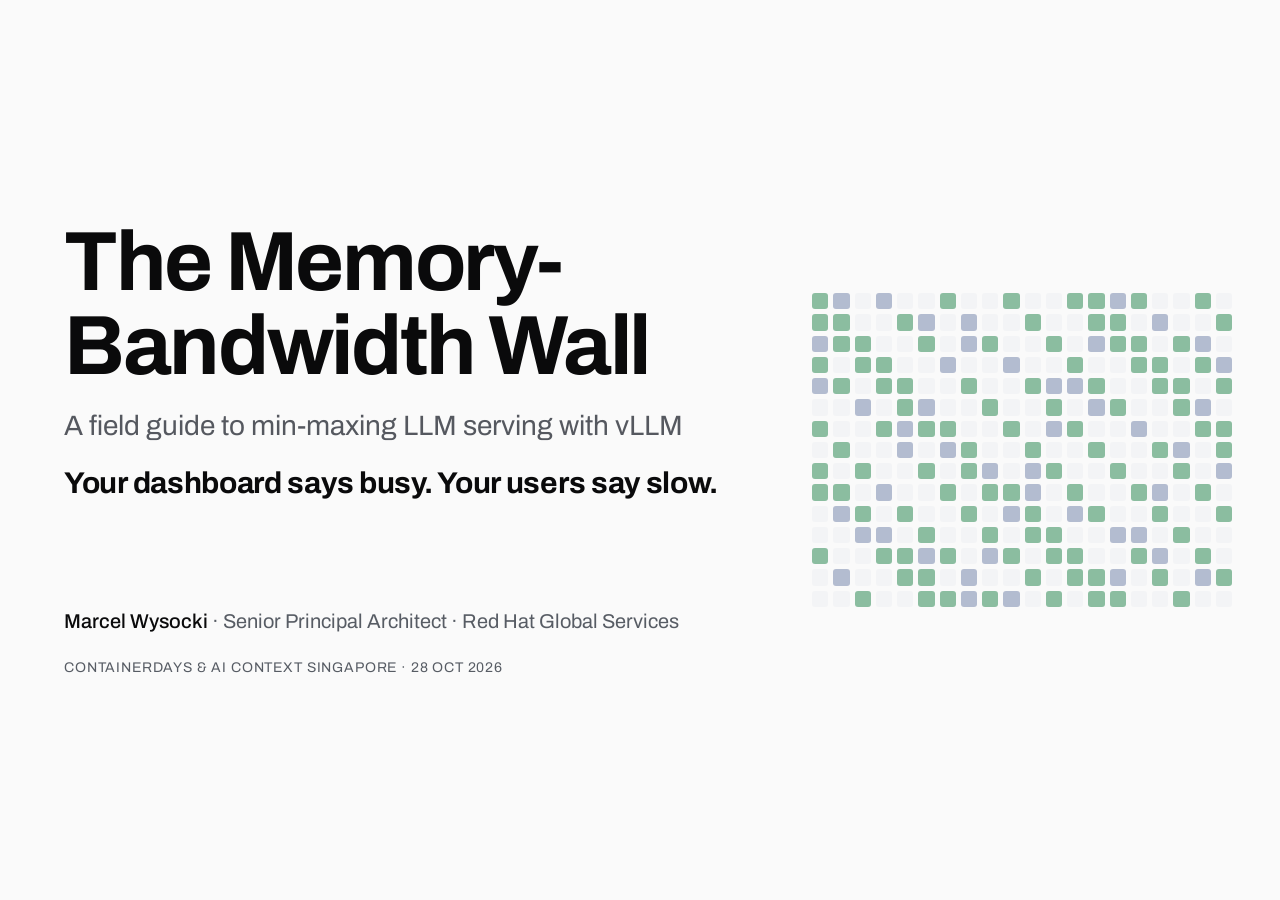
==== commit 83fdeecc: "Link downloadable field guide and remove title disclaimer" ====
--- a/index.html
+++ b/index.html
@@ -17,11 +17,11 @@
   <h1>The Memory-<br>Bandwidth Wall</h1>
   <p class="lede">A field guide to min-maxing LLM serving with vLLM</p>
   <p class="hookline">Your dashboard says busy. Your users say slow.</p>
-  <p class="eq" data-step="1">tok/s × bytes = <span class="steel">bandwidth</span></p>
-  <p class="byline"><b>Marcel Wysocki</b> · Senior Principal Architect · Red Hat Global Services<br><span class="own">Speaking for myself, not for Red Hat.</span></p>
-  <aside class="notes">
-    <p>[pause 2s: look up and smile] Your GPU dashboard says <strong>busy</strong>, and your users say slow. Your GPU isn't slow. <strong>It's starving.</strong> [beat] Good afternoon. I'm Marcel, speaking for myself. Today we'll estimate the decode speed limit, then apply the tuning levers to one vLLM deployment. You'll leave with that experiment and an eval recipe to check whether your changes are good enough to ship.</p>
-    <p>[click] We'll keep coming back to this: tokens per second, times <strong>bytes per token</strong>, equals bandwidth. Skip repeated work, min the bytes, max the tokens per read.</p>
+  <p class="eq" data-step="1"><span class="steel">bandwidth</span> ÷ bytes per token = tok/s</p>
+  <p class="byline"><b>Marcel Wysocki</b> · Senior Principal Architect · Red Hat Global Services</p>
+  <aside class="notes">
+    <p>[pause 2s: look up and smile] Your GPU dashboard says <strong>busy</strong>, and your users say slow. Your GPU isn't slow. <strong>It's starving.</strong> [beat] Good afternoon. I'm Marcel. Today we'll estimate the decode speed limit, then apply the tuning levers to one vLLM deployment. You'll leave with that experiment and an eval recipe to check whether your changes are good enough to ship.</p>
+    <p>[click] We'll keep coming back to this: bandwidth divided by <strong>bytes per token</strong> gives tokens per second. Skip repeated work, min the bytes, max the tokens per read.</p>
   </aside>
 </section>
 
@@ -37,7 +37,7 @@
       <div class="st warn dc"><span class="dot"></span><h3>Decode</h3><p>One token per step. Rereads weights and KV.</p><span class="lchips life-demo decode-demo" data-step="3"><i class="w">weights</i><i class="k">K</i><i class="v">V</i><i class="next-token">token</i></span></div>
       <div class="st stream"><span class="dot"></span><h3>Stream</h3><p>Tokens back to the user.</p><div class="life-demo stream-demo" data-step="4" role="img" aria-label="Output streams to the user one token at a time"><i>Here</i><i> you</i><i> go.</i></div></div>
     </div>
-    <p class="say" data-step="4">Today's session focuses on the <b>three middle stages</b>.</p>
+    <p class="say" data-step="4">This talk is about the <b>three middle stages</b>.</p>
   </div>
   <aside class="notes">
     <p>First, let's follow a request through the server. The tokenizer splits your prompt into pieces called tokens and gives each an ID. The model turns those IDs into lists of numbers it can calculate with.</p>
@@ -74,7 +74,7 @@
   </div>
   <p class="foot">Schematic. Qwen3.8-27B bf16 checkpoint: 55.6 GB; a decode step reads about 51 GB of it.</p>
   <aside class="notes">
-    <p>Let's zoom in on decode. The model produces a token, adds it to the context, and <strong>goes around again</strong>. [pause 3s: follow one decode loop]</p>
+    <p>Decode is a loop. The model produces a token, adds it to the context, and <strong>goes around again</strong>. [pause 3s: follow one decode loop]</p>
     <p>[click] We'll use Qwen3.8 27B in bf16: sixteen bits per weight. Its saved weights, the checkpoint, occupy about fifty-six gigabytes. Text decode reads about <strong>fifty-one</strong>; the file also contains components this step doesn't read.</p>
     <p>[click] Each lap also adds a row to the KV cache and reads the cache. The weights stay the same size, but the conversation <strong>keeps growing</strong>.</p>
   </aside>
@@ -99,7 +99,7 @@
   <p class="foot">Schematic.</p>
   <aside class="notes">
     <p>Those two phases make different demands on the same chip. A long prefill has lots of tokens to work on together, keeping the matrix units busy. We usually hit the <strong>compute limit</strong>.</p>
-    <p>[click] A single conversation has to wait: token ten needs token nine. Decode does a little math, then <strong>waits for bytes</strong> from memory. That's our starting point. <strong>A large batch</strong>, with many conversations processed together, can push decode toward compute; a short prefill can hit the memory limit.</p>
+    <p>[click] A single conversation has to wait: token ten needs token nine. Decode does a little math, then <strong>waits for bytes</strong> from memory. That's our starting point. <strong>A large batch</strong>, with many conversations processed together, can make decode compute-bound; a short prefill can be limited by memory bandwidth.</p>
   </aside>
 </section>
 
@@ -108,12 +108,12 @@
   <h2>Your GPU isn't slow. It's starving.</h2>
   <div class="stage bus">
     <div class="die"><span class="tag">GPU · compute</span><div class="cores idle" data-repeat="36"><i></i></div><span class="tokout" data-step="2" aria-hidden="true"><i></i></span></div>
-    <div class="wirebox"><svg class="gauge" data-step="2" viewBox="-30 0 180 66" aria-hidden="true"><path class="g-track" d="M10 60A50 50 0 0 1 110 60"/><path class="g-spec" d="M103.3 35A50 50 0 0 1 110 60"/><text class="g-speclbl" x="110" y="15" text-anchor="middle">rated max</text><line class="g-needle" x1="60" y1="60" x2="60" y2="18"/><circle class="g-hub" cx="60" cy="60" r="4"/></svg><span class="wl" data-step="1">the pipe: a fixed speed per GPU</span><div class="wire" aria-hidden="true"><i></i><i></i><i></i><i></i><i></i><i></i></div><span class="wl" data-step="1">each token needs <b class="steel">the weights</b> to cross it</span></div>
+    <div class="wirebox"><svg class="gauge" data-step="2" viewBox="-30 0 180 66" aria-hidden="true"><path class="g-track" d="M10 60A50 50 0 0 1 110 60"/><path class="g-spec" d="M103.3 35A50 50 0 0 1 110 60"/><text class="g-speclbl" x="110" y="-6" text-anchor="middle">rated max</text><line class="g-needle" x1="60" y1="60" x2="60" y2="18"/><circle class="g-hub" cx="60" cy="60" r="4"/></svg><span class="wl" data-step="1">the pipe: a fixed speed per GPU</span><div class="wire" aria-hidden="true"><i></i><i></i><i></i><i></i><i></i><i></i></div><span class="wl" data-step="1">each token needs <b class="steel">the weights</b> to cross it</span></div>
     <div class="mem"><span class="tag">HBM, high-bandwidth memory · weights</span><div class="hbm3d" aria-hidden="true"><div class="stk"><i style="--i:0"></i><i style="--i:1"></i><i style="--i:2"></i><i style="--i:3"></i><i style="--i:4"></i><i style="--i:5"></i><i style="--i:6"></i><i style="--i:7"></i></div></div><span class="mkey dielbl"><i class="ky w"></i>weights <i class="ky rt"></i>runtime <i class="ky kv"></i>KV cache</span></div>
   </div>
   <p class="plain center" data-step="2">Tokens per second is pipe speed divided by bytes per token.</p>
-  <p class="formula-s busf" data-step="2">tok/s × bytes = <span class="steel">bandwidth</span></p>
-  <p class="rcpt" data-step="2">In vLLM: <b class="green">measure the token gap</b>, then compare it with the byte budget.</p>
+  <p class="formula-s busf" data-step="2"><span class="steel">bandwidth</span> ÷ bytes per token = tok/s</p>
+  <p class="rcpt" data-step="2">In vLLM: <b class="green">measure decode tokens per second</b>, then compare it with the ceiling.</p>
   <p class="foot">Schematic: one dense-model stream, short context, speculation off. The checkpoint is a first estimate of weight bytes read.</p>
   <aside class="notes">
     <p>Here's what that waiting looks like. The compute is ready, but it needs the weights.</p>
@@ -142,7 +142,7 @@
   <aside class="notes">
     <p>Let's try that division. One H100 SXM gives us three point three five terabytes a second. Our bf16 checkpoint is about fifty-six gigabytes. How many tokens a second for <strong>one user</strong>? Shout a number, or just think one. [hold]</p>
     <p>[click] About <strong>sixty tokens a second</strong>. On a B200, a hundred forty-four. We're using checkpoint size as a quick approximation; the actual decode read is a little different.</p>
-    <p>[click] Batching lets several users share a weight read, raising total throughput. That's <strong>across all users</strong>. But mixtures of experts can read more bytes as the batch grows. Let's see why.</p>
+    <p>[click] Batching lets several users share a weight read, raising throughput <strong>across all users</strong>. But mixtures of experts can read more bytes as the batch grows.</p>
   </aside>
 </section>
 
@@ -192,24 +192,29 @@
 
 <section class="slide" data-move="2" data-seconds="55" data-coach="Compare low and high MBU. There is no universal percentage at which tuning must stop.">
   <p class="kicker">Movement 2 · the diagnostic</p>
-  <h2>MBU tells you whether tuning can help.</h2>
+  <h2>MBU tells you whether overhead tuning can help.</h2>
   <div class="stage mbu">
     <div class="mpipe" role="img" aria-label="MBU as how full the memory pipe is">
       <span class="tag">the memory pipe · schematic</span>
       <div class="tube"><i class="flow lo"></i><i class="flow hi"></i></div>
       <span class="mlbl lo" data-step="1" data-until="2">weight reads with idle gaps between them</span>
-      <span class="mlbl hi swap-in" data-step="2">reads mostly back to back<br><b class="green">check the profile</b></span>
+      <span class="mlbl hi swap-in" data-step="2">reads mostly back to back</span>
     </div>
     <div class="mbu-side">
       <p class="plain">MBU: <b>how full the pipe is.</b></p><p class="mono formula-s">one-user tok/s ÷ one-user ceiling</p>
       <div class="verdict cool" data-step="1" data-until="2"><b>Low MBU</b><span>Kernels, launch overhead, batch shape. Tuning can help. A profile shows where.</span></div>
-      <div class="verdict hot swap-in" data-step="2"><b>High MBU</b><span>The bus is likely the limit. Confirm in a profile before you stop tuning overhead. Fewer bytes still raise tok/s.</span></div>
-    </div>
-  </div>
-  <dl class="kit" data-step="1"><dt>try</dt><dd>nsys profile --capture-range=cudaProfilerApi … vllm serve … <b>--profiler-config.profiler cuda</b></dd><dt>check</dt><dd>vllm bench serve … --profile, then nsys stats: which kernels, and the gaps between them</dd></dl>
+      <div class="verdict hot swap-in" data-step="2"><b>High MBU</b><span>The pipe is likely the limit. Confirm in a profile before you stop tuning overhead. Fewer bytes still raise tok/s.</span></div>
+    </div>
+  </div>
+  <dl class="kit complete-command" data-step="1"><dt>try</dt><dd>VLLM_WORKER_MULTIPROC_METHOD=spawn nsys profile \
+  --trace-fork-before-exec=true --cuda-graph-trace=node \
+  --capture-range=cudaProfilerApi --capture-range-end repeat \
+  vllm serve Qwen/Qwen3.8-27B <b>--profiler-config.profiler cuda</b></dd><dt>check</dt><dd>vllm bench serve --backend vllm --model Qwen/Qwen3.8-27B --dataset-name random \
+  --random-input-len 1024 --random-output-len 512 --num-prompts 2 --max-concurrency 1 --profile
+nsys stats report1.nsys-rep</dd></dl>
   <p class="foot">Model bandwidth utilization (MBU), Databricks 2023. Short-context, one-user estimate; not a hardware-counter reading. No universal stop-tuning percentage.</p>
   <aside class="notes">
-    <p>We've estimated a ceiling. Now let's compare it with what the server actually does. <strong>At short context</strong>, divide one-user tokens per second by that ceiling. That's model bandwidth utilization, or MBU.</p>
+    <p>We've estimated a ceiling. Now compare it with what the server actually does. <strong>At short context</strong>, divide one-user tokens per second by that ceiling. That's model bandwidth utilization, or MBU.</p>
     <p>[click] <strong>If it's low</strong>, look for overhead: GPU operations, their launch costs and batch shape. Profile a test server with Nsight Systems or PyTorch; never enable profiling in production.</p>
     <p>[click] <strong>If it's high</strong>, the bus may already be the limit. There's no universal percentage where tuning stops. Check the profile: are there gaps to remove, or are weight reads back to back? That tells us whether to tackle overhead or reduce bytes.</p>
   </aside>
@@ -218,59 +223,66 @@
 <section class="slide" data-move="2" data-seconds="85" data-coach="Start the running Spark case: optional defaults off, 222.5 ms to 4.49 tok/s to about 84% estimated weight MBU. Explain the 5.33 ceiling first. Point to commands; do not read flags aloud.">
   <p class="kicker">Movement 2 · field kit: measure MBU</p>
   <h2>Measure your MBU in five minutes.</h2>
-  <div class="stage fieldkit">
-    <div class="ksteps" aria-hidden="true">
-      <div class="ks" data-step="0"><span class="files"><i></i><i></i><i></i></span><b>bytes</b><span>weights read per step</span></div>
-      <div class="ks" data-step="1"><span class="gap"><i></i><em></em><i></i></span><b>token gap</b><span>time per output token</span></div>
-      <div class="ks" data-step="2"><span class="div">÷</span><b>divide</b><span>measured speed ÷ ceiling</span></div>
-    </div>
-    <pre class="code"><span data-step="0"><span class="cm"># 1 · Qwen3.8-27B: estimated text-decode weight read 51.25 GB; files 55.56 GB</span>
-python3 weight-accounting.py /path/to/pinned/snapshot  <span class="cm"># script in handout</span>
-<span class="cm"># Spark: 273 GB/s ÷ 51.25 GB ≈ 5.33 tok/s</span>
-</span><span data-step="1"><span class="cm"># 2 · quick check against the warm Spark server; full saved-prompt runs in handout</span>
-vllm bench serve --backend vllm --model qwen38 --tokenizer Qwen/Qwen3.8-27B \
-  --port 18082 --dataset-name random --seed 1234 \
+  <div class="stage fieldkit self-contained">
+    <pre class="code bytes" data-step="0"># 1 · Fetch the index, not the weights
+MODEL=Qwen/Qwen3.8-27B
+REV=1d4bf0f2ff6012fd82039f2fa52739d0dd7c60c0
+curl -fsSL "https://huggingface.co/$MODEL/resolve/"\
+"$REV/model.safetensors.index.json" |
+  jq '.metadata.total_size / 1e9'
+
+# 55.56 GB: the whole checkpoint
+# Text decode reads about 51.25 GB.
+# Vision, MTP and most input embeddings
+# aren't read at each text-decode step.
+# Text-decode byte estimate: handout §1</pre>
+    <pre class="code bench" data-step="1"># 2 · Warm server: qwen38 on port 18082
+vllm bench serve --backend vllm --model qwen38 \
+  --tokenizer Qwen/Qwen3.8-27B --port 18082 \
+  --dataset-name random --seed 1234 \
   --random-input-len 128 --random-output-len 128 \
-  --max-concurrency 1 --num-prompts 4 --num-warmups 1 --ignore-eos --temperature 0
-</span><span data-step="2"><span class="cm"># 3 · short-context, one-user estimate</span>
-MBU = (1000 ÷ <b>Mean TPOT</b> in milliseconds) ÷ (memory bytes/s ÷ estimated weight bytes/step)</span></pre>
-  </div>
-  <p class="say" data-step="2">Spark · untuned baseline: <b>222.5 ms</b> TPOT ≈ <b>4.49 tok/s</b> ÷ 5.33 ≈ <b>84% MBU</b>.</p>
-  <p class="foot">DGX Spark · Qwen3.8-27B bf16 · vLLM 0.32.0 · 25 Oct 2026. Median: 3 × 16 saved coding prompts, 128 output tokens. Eager, prefix/chunking off. Weight estimate omits vision, MTP, full input embeddings and KV/state traffic. 273 GB/s: NVIDIA. Warm-server diagnostic above; exact runs: handout.</p>
-  <aside class="notes">
-    <p>Let's use my DGX Spark as a running example, with Qwen three point eight 27B on vLLM. Text decode reads about fifty-one gigabytes of weights per step. Divide the Spark's bandwidth by that: about five point three tokens a second. [pause 3s: point to the division]</p>
-    <p>[click] I started with <strong>one request at a time</strong>, with compilation, CUDA graphs, chunking and prefix caching off. We'll add them back one by one. Three repeated runs gave about two hundred twenty-three milliseconds per output token. The command here is a quick diagnostic; the handout has the exact test.</p>
-    <p>[click] That gives four point five decode tokens a second, roughly <strong>eighty-four percent</strong> estimated MBU. [pause 3s: let the result land] Even this untuned setup is using much of the estimated bandwidth. We'll see what overhead tuning can recover, then <strong>change the bytes and tokens per read</strong>.</p>
-  </aside>
-</section>
-
-<section class="slide" data-move="3" data-play="fit" data-seconds="55" data-coach="Ask how many 128k conversations fit; wait five seconds, then reveal two. Emphasize ideal payload versus startup capacity.">
+  --max-concurrency 1 --num-prompts 4 \
+  --num-warmups 1 --ignore-eos --temperature 0</pre>
+    <pre class="code calculation" data-step="2"># 3 · Use Mean TPOT, not aggregate output tok/s
+ceiling = 273 GB/s ÷ 51.25 GB = 5.33 tok/s
+measured = 1000 ÷ 222.5 ms = 4.49 tok/s
+MBU = 4.49 ÷ 5.33 ≈ 84%</pre>
+  </div>
+  <p class="say" data-step="2">Spark · untuned baseline: <b>222.5 ms</b> TPOT (time per output token) ≈ <b>4.49 tok/s</b> ÷ 5.33 ≈ <b>84% MBU</b>.</p>
+  <p class="foot">DGX Spark · Qwen3.8-27B bf16 · vLLM 0.32.0 · 25 Oct 2026. Median: 3 × 16 saved coding prompts, 128 output tokens. Eager, prefix/chunking off. Weight estimate omits vision, MTP (multi-token prediction) layers, full input embeddings and KV/state traffic. 273 GB/s: NVIDIA. Warm-server diagnostic above; repeatable test: handout §2.</p>
+  <aside class="notes">
+    <p>Let's use my DGX Spark as a running example, with Qwen three point eight 27B on vLLM. The curl command gets the whole checkpoint size. Text decode reads less: about fifty-one gigabytes per step. The handout accounts for the difference. Divide the Spark's bandwidth by that: about five point three tokens a second. [pause 3s: point to the division]</p>
+    <p>[click] I started with <strong>one request at a time</strong>, with compilation, CUDA graphs, chunking and prefix caching off. Three repeated runs gave about two hundred twenty-three milliseconds per output token, the TPOT. The command here is a quick diagnostic; the handout has a repeatable test.</p>
+    <p>[click] That gives four point five decode tokens a second, roughly <strong>eighty-four percent</strong> estimated MBU. [pause 3s: let the result land] Even this untuned setup is using much of the estimated bandwidth. We'll restore the defaults, then <strong>change the bytes and tokens per read</strong>.</p>
+  </aside>
+</section>
+
+<section class="slide" data-move="3" data-play="fit" data-seconds="55" data-coach="Use the DGX Spark as a worked example. Weights and runtime come first; the bar spans the chosen server budget. Ask how many 128k conversations fit, then reveal three. Distinguish ideal payload from startup capacity.">
   <p class="kicker">Movement 3 · what the GPU holds</p>
-  <h2>Three things fight for the same GPU memory.</h2>
+  <h2>Weights and runtime come first. The KV cache gets the rest.</h2>
   <div class="stage hbm">
     <div class="hbmbar">
       <div class="seg w"><span>weights<br><b>51.7 GiB</b><br><span class="eqv">= 55.6 GB</span></span></div>
       <div class="seg rt"><span>runtime</span></div>
       <div class="seg kvarea"><span class="violet" data-until="1">KV cache<br>gets the rest</span>
-        <div class="kvfill short" data-step="1" data-until="2" data-repeat="27"><i></i></div>
-        <div class="kvfill long swap-in" data-step="2" data-repeat="2"><i></i></div>
+        <div class="kvfill short" data-step="1" data-until="2" data-repeat="45"><i></i></div>
+        <div class="kvfill long swap-in" data-step="2" data-repeat="3"><i></i></div>
       </div>
-      <div class="seg rsv"><span>8% reserve</span></div>
     </div>
     <div class="hbm-legend">
-      <div><span class="tag">H100 SXM · 79.6 GiB · <span class="nc">Qwen3.8-27B</span> bf16 · KV 64 KiB per token + 147 MiB per conversation</span></div>
+      <div><span class="tag">DGX Spark example · server budget 85.2 GiB · <span class="nc">Qwen3.8-27B</span> bf16 · utilization 0.70</span></div>
     </div>
     <div class="fitcount" data-step="1">
-      <span class="tag">ideal payload capacity · conversations</span>
+      <span class="tag">conversations · ideal payload estimate</span>
       <span class="huge">0</span>
       <span class="ctxlbl" data-ctx="8,8,128">8k context</span>
     </div>
   </div>
-  <p class="foot">Computed, GiB: 79.6 (nvidia-smi) × 0.92 (vLLM default --gpu-memory-utilization) − 51.7 weights (the 55.6 GB checkpoint) − 4 assumed runtime = 17.5 for KV, ÷ (64 KiB × context + 147 MiB state) per conversation. Bar to scale. Measure vLLM's startup capacity.</p>
-  <aside class="notes">
-    <p>Bandwidth is only our first constraint. The conversations also have to fit in memory. Weights take a fixed amount, and the server needs temporary working space too. The <strong>KV cache gets what's left</strong>.</p>
-    <p>[click] Back to our twenty-seven-billion-parameter model on the H100. Its weights occupy about two thirds of the card. Ideal arithmetic leaves room for twenty-seven conversations at eight k tokens. Stretch them to a hundred twenty-eight k: how many fit now? [hold]</p>
-    <p>[click] <strong>Two.</strong> Same card, same model, longer context. Copies and padding cost extra, so check the server's <strong>startup capacity</strong> before promising how many requests it can hold.</p>
+  <p class="foot">Spark1 records: 121.6877 GiB system memory × chosen 0.70 − 51.7471 GiB checkpoint − 4 GiB assumed runtime ≈ 29.4 GiB. Divide by 64 KiB × context + 147 MiB state. Bar spans the selected 85.2 GiB server budget, to scale. Payload estimate; check startup capacity.</p>
+  <aside class="notes">
+    <p>On this DGX Spark, our seventy-percent setting gives the server about eighty-five gigabytes, in binary units. <strong>Weights and runtime come first</strong>. The <strong>KV cache gets what's left</strong>.</p>
+    <p>[click] For our twenty-seven-billion-parameter model, that leaves about twenty-nine for cache, assuming four for runtime. Ideal arithmetic fits <strong>forty-five conversations at eight k</strong> tokens. Stretch each to a hundred twenty-eight k: how many now? [hold]</p>
+    <p>[click] <strong>Three.</strong> Same machine and model, longer context. State copies and block padding cost more. Check the server's <strong>startup capacity</strong> before promising an admission count.</p>
   </aside>
 </section>
 
@@ -285,7 +297,7 @@
       <div class="res" data-step="2">= <b class="violet" data-vals="0,0,64" data-suf=" KiB">64 KiB</b> per token: one slab</div>
       <p class="mono formula-s" data-step="2">2 × 16 × 4 × 256 × 2 B = 65,536 B = 64 KiB</p>
       <div class="res big2" data-step="3">× 131,072 tokens = <b class="violet" data-vals="0,0,0,8" data-suf=" GiB" data-ms="1800" style="--d:.3s">8 GiB</b> for <u>one</u> 128k conversation</div>
-      <p class="plain sm" data-step="3" style="--d:1.4s">+ the other 48 layers (Gated DeltaNet): one fixed 147 MiB state. Payload ≈ 8.1 GiB, before copies and padding.</p>
+      <p class="plain sm" data-step="3" style="--d:1.4s">+ the other 48 layers (Gated DeltaNet): one fixed 147 MiB state. Payload ≈ 8.1 GiB, before state copies and block padding.</p>
     </div>
     <div class="kv3d big" aria-hidden="true">
       <div class="kvscene">
@@ -301,7 +313,7 @@
       </div>
     </div>
   </div>
-  <p class="foot">Qwen3.8-27B config.json: 64 layers, 16 full attention (4 KV heads, head_dim 256), 48 Gated DeltaNet with 146.8 MiB fixed state per sequence (fp32 recurrent, bf16 convolution) (vLLM v0.31.0 mamba_utils.py). Strips schematic.</p>
+  <p class="foot">Qwen3.8-27B config.json: 64 layers, 16 full attention (4 KV heads, head_dim 256), 48 Gated DeltaNet with 146.8 MiB fixed state per sequence (fp32 recurrent, bf16 convolution) (vLLM 0.31.0 mamba_utils.py). Strips schematic.</p>
   <aside class="notes">
     <p>Let's work out the cache for one conversation. Every token leaves a key and a value in each attention layer. [pause 3s: point to K and V]</p>
     <p>[click] This model has sixteen attention layers, each with four sets of keys and values, called KV heads. Each key and value holds two hundred fifty-six numbers; bf16 uses two bytes per number.</p>
@@ -310,7 +322,7 @@
   </aside>
 </section>
 
-<section class="slide" data-move="3" data-seconds="50" data-coach="Advance one context at a time. Separate demanded memory from what fits on the H100.">
+<section class="slide" data-move="3" data-seconds="50" data-coach="Advance one context at a time. Separate demanded memory from the Spark's chosen cache budget.">
   <p class="kicker">Movement 3 · problem 2</p>
   <h2>At long context, the KV cache outgrows the weights.</h2>
   <div class="stage grow">
@@ -322,8 +334,8 @@
   </div>
   <p class="foot">Computed: 16 users × (64 KiB × tokens + 147 MiB state) = 6.3 / 34.3 / 130.3 GiB at 4k / 32k / 128k; weights 51.7 GiB (the 55.6 GB checkpoint). Depth to scale; front face schematic.</p>
   <aside class="notes">
-    <p>Now imagine sixteen users, each keeping a longer conversation. We're plotting their memory demand; they won't all fit on our H100. At four k, their cache is about six gigabytes.</p>
-    <p>[click] At thirty-two k, it's thirty-four gigabytes, and we've already run out of room on that card.</p>
+    <p>Now imagine sixteen users, each keeping a longer conversation. We're plotting their memory demand; they won't all fit in the Spark's chosen cache budget. At four k, their cache is about six gigabytes.</p>
+    <p>[click] At thirty-two k, it's thirty-four gigabytes, and we've already exceeded that cache budget.</p>
     <p>[click] At a hundred twenty-eight k, it's a hundred thirty gigabytes, two and a half times the weights. Only a quarter of this model's layers grow with context. Even so, above about fifty k, these users <strong>read more KV than weights</strong> each step. That changes <strong>what you should optimize</strong>.</p>
   </aside>
 </section>
@@ -351,7 +363,7 @@
   </div>
   <dl class="kit" data-step="1"><dt>try</dt><dd><b>--max-num-batched-tokens</b> 2048 · 8192 · 16384   (scheduling-step token budget)</dd><dt>check</dt><dd>P95 (95th percentile) vllm:inter_token_latency_seconds vs P95 TTFT (time to first token)</dd></dl>
   <p class="say" data-step="1"><span class="green">Chunked prefill</span>: slices of the prompt, interleaved with everyone's decode.</p>
-  <p class="foot">Stall timeline schematic. vLLM v0.31.0: chunked prefill on by default; --max-num-batched-tokens defaults to 8192 (H100/H200) and 16384 (B200).</p>
+  <p class="foot">Timeline schematic. vLLM 0.32.0 serving defaults: chunked prefill on where supported; --max-num-batched-tokens = 8192 on Spark (GB10), H100/H200; 16384 on B200.</p>
   <aside class="notes">
     <p>There's one more problem before we choose a fix. Your users are decoding happily, and someone sends a hundred-thousand-token prompt. If the GPU takes that whole prefill at once, <strong>everyone else's stream stalls</strong>. [pause 2s: let the stall show]</p>
     <p>[click] Chunked prefill slices it up, leaving room for decode between slices. It's on by default in vLLM. The <strong>token budget</strong> per scheduling step controls the tradeoff: how long the new request waits versus gaps in everyone else's stream. <strong>Watch both</strong> at P ninety-five, the cutoff before the slowest five percent. Helping one can hurt the other.</p>
@@ -387,17 +399,17 @@
       <div class="turn" data-step="1"><span class="who">step 2</span><i class="c sys">system</i><i class="c tools">tools</i><i class="c hist">task</i><i class="c q">tool result</i></div>
       <div class="turn" data-step="1" style="--d:.15s"><span class="who">step 3</span><i class="c sys">system</i><i class="c tools">tools</i><i class="c hist">task</i><i class="c hist">tool result</i><i class="c q">diff</i></div>
       <div class="turn" data-step="1" style="--d:.3s"><span class="who">step 4</span><i class="c sys">system</i><i class="c tools">tools</i><i class="c hist">task</i><i class="c hist">tool result</i><i class="c hist">diff</i><i class="c q">test log</i></div>
-      <p class="rcount" data-step="1"><b data-vals="0,12,0">0</b> chips recomputed</p>
+      <p class="rcount" data-step="1"><b data-vals="0,12,0">0</b> repeated pieces recomputed</p>
     </div>
     <div class="pricebox"><span class="tag" data-vals="0,0,1" data-map="cache miss: recompute all,cache hit: reused prefix">cache miss: recompute all</span><span class="huge" data-vals="0.66,0.66,0.022" data-decs="2,2,3" data-pre="$">$0.66</span><span class="u" data-vals="0,0,1" data-map="per 1M input tokens,per 1M cached input tokens">per 1M input tokens</span></div>
   </div>
   <p class="say" data-step="2">Developers with the same harness and tools can <span class="green">share the prefix.</span></p>
   <dl class="kit" data-step="2"><dt>try</dt><dd>on by default · compare with <b>--no-enable-prefix-caching</b></dd><dt>check</dt><dd>sum(rate(vllm:prefix_cache_hits_total[5m])) / sum(rate(vllm:prefix_cache_queries_total[5m]))</dd></dl>
-  <p class="foot">Turns schematic. Price: DeepSeek V4-Pro, off-peak, checked 25 Oct 2026. Share prefixes within an approved group; use different secret "cache_salt" values across required isolation boundaries (vLLM v0.31.0).</p>
-  <aside class="notes">
-    <p>Think about a coding agent. Its first request contains the system prompt, the tools and your task.</p>
-    <p>[click] Then a tool returns. The agent sends all of that again, plus the result. Next comes a diff, then a test log. Without caching, the server processes the same beginning over and over.</p>
-    <p>[click] Prefix caching reuses stored KV for the <strong>exact matching beginning</strong> and computes <strong>only the new tail</strong>. It's on by default. Developers sharing a harness, tools and system prompt can share that prefix. A cache salt is a secret value sent with each request to control reuse. <strong>Share one within the team</strong>; use separate salts for groups that need isolation.</p>
+  <p class="foot">Turns schematic. Price: DeepSeek V4-Pro, off-peak, checked 25 Oct 2026. Share prefixes within an approved group; use different secret "cache_salt" values across required isolation boundaries (vLLM 0.31.0).</p>
+  <aside class="notes">
+    <p>A coding agent's first request contains the system prompt, the tools and your task.</p>
+    <p>[click] Then a tool returns. The agent resends everything, plus the result. Next comes a diff, then a test log. Without caching, it reprocesses the same beginning.</p>
+    <p>[click] Prefix caching reuses stored KV for the <strong>exact matching beginning</strong> and computes <strong>only the new tail</strong>. It's on by default. The price shown is thirty times lower for cached input. Developers sharing a harness, tools and system prompt can share that prefix. A cache salt is a secret value sent with each request to control reuse. <strong>Share one within the team</strong>; use separate salts for groups that need isolation.</p>
   </aside>
 </section>
 
@@ -417,53 +429,53 @@
     </div>
   </div>
   <p class="say" data-step="1">More <span class="green">capacity</span>, with <span class="steel">transfer time</span> to pay. Reload only when the transfer beats the recompute: measure it.</p>
-  <dl class="kit"><dt>try</dt><dd>LMCache MP (a separate cache process) · <b>--mamba-cache-mode align</b> · Qwen disk recipe: handout</dd><dt>check</dt><dd>sum(rate(vllm:external_prefix_cache_hits_total[5m])) / sum(rate(vllm:external_prefix_cache_queries_total[5m]))</dd></dl>
-  <p class="foot">Discrete-GPU tiers, schematic; the Spark shares CPU/GPU memory, so its experiment uses disk without CPU retention. vLLM v0.31.0: CPU offload size is GiB summed across GPUs. Router-visible native offload needs "self_describing_kv_events" and KV event publishing, both off by default. Bandwidths: vendor specs, PCIe 5 x16, Gen4–Gen5 NVMe.</p>
+  <dl class="kit"><dt>try</dt><dd>LMCache multiprocess server · <b>--mamba-cache-mode align</b> · disk-reuse procedure: handout</dd><dt>check</dt><dd>sum(rate(vllm:external_prefix_cache_hits_total[5m])) / sum(rate(vllm:external_prefix_cache_queries_total[5m]))</dd></dl>
+  <p class="foot">Discrete-GPU tiers, schematic; the Spark shares CPU/GPU memory, so its experiment uses disk without CPU retention. vLLM 0.31.0: CPU offload size is GiB summed across GPUs. Router-visible native offload needs "self_describing_kv_events" and KV event publishing, both off by default. Bandwidths: vendor specs, PCIe 5 x16, Gen4–Gen5 NVMe.</p>
   <aside class="notes">
     <p>On a discrete GPU, we can offload prefixes to CPU memory. LMCache also supports flash and remote storage. The Spark shares its CPU and GPU memory, so our experiment skips CPU retention and <strong>uses disk</strong>.</p>
-    <p>[click] Compare <strong>reload with recompute</strong>, <strong>including transfer time</strong>. Restart the cache process to prove reuse from disk. Later, a router also needs updates when cached blocks move; enable those events for offloaded prefixes.</p>
+    <p>[click] Compare <strong>reload with recompute</strong>, <strong>including transfer time</strong>. To verify reuse from disk, restart the cache process, then check the hit rate. Enable KV events, off by default, so a router can find offloaded prefixes.</p>
   </aside>
 </section>
 
 <section class="slide" data-move="4" data-play="belt" data-seconds="65" data-coach="Let each belt change settle. Distinguish checkpoint estimates from measured speed and Blackwell W4A4 from Hopper fallback.">
   <p class="kicker">Movement 4 · lever 2 · fewer weight bytes</p>
-  <h2>Weight quantization shrinks the weight read. The ceiling rises in proportion.</h2>
+  <h2>Weight quantization shrinks the <span class="nw">weight read.</span> The ceiling rises in proportion.</h2>
   <div class="stage shrink">
-    <div class="wb slabrow"><span class="tag">Qwen3.8-27B checkpoint · same weights, fewer bytes each · thickness to scale</span><div class="slab"><div class="cub cmat" aria-hidden="true"><i class="f"></i><i class="s"></i><i class="t"></i></div></div><b class="huge" data-vals="55.6,30.9,21.9" data-dec="1" data-suf=" GB" data-ms="1400">55.6 GB</b><span class="fmt" data-vals="0,1,2" data-map="bf16 · 16 bits,FP8 · 8 bits,NVFP4 · 4.5-bit feed-forward · FP8 attention" style="--d:.7s">bf16 · 16 bits</span></div>
+    <div class="wb slabrow"><span class="tag">Qwen3.8-27B checkpoint · same weights, fewer bytes each · thickness to scale</span><div class="slab"><div class="cub cmat" aria-hidden="true"><i class="f"></i><i class="s"></i><i class="t"></i></div></div><b class="huge" data-vals="55.6,30.9,21.9" data-dec="1" data-suf=" GB" data-ms="1400">55.6 GB</b><span class="fmt" data-vals="0,1,2" data-map="bf16 · 16 bits,FP8 · 8 bits,NVFP4 · 4.5-bit feed-forward · FP8 attention">bf16 · 16 bits</span></div>
     <div class="wb"><span class="tag">one-user ceiling · B200, 8 TB/s · one box = one token's weights</span><div class="belt"><i class="boxes"></i><i class="gpu">GPU</i></div><b class="huge green" data-vals="144,259,365" data-suf=" tok/s" data-ms="1400">144 tok/s</b></div>
   </div>
-  <p class="say" data-step="3">NVFP4 runs W4A4 (4-bit weights, 4-bit activations: the values passed between layers) only on Blackwell (B200). On Hopper, vLLM falls back to W4A16: <span class="steel">4-bit weights, 16-bit activations</span>.</p>
-  <dl class="kit" data-step="3"><dt>try</dt><dd>Blackwell: vllm serve <b>nvidia/Qwen3.8-27B-NVFP4</b> · Hopper: <b>--quantization fp8_per_tensor</b></dd><dt>check</dt><dd>log "Model loading took X GiB"; a Marlin warning means no 4-bit math</dd></dl>
-  <p class="foot">Belt schematic. Sizes: Qwen/Qwen3.8-27B, -FP8, nvidia/Qwen3.8-27B-NVFP4 (NVFP4 feed-forward blocks and lm_head; FP8 attention and DeltaNet). NVFP4: 4-bit values, an 8-bit scale per 16 weights, an FP32 scale per tensor. B200 8 TB/s: NVIDIA spec. vLLM v0.31.0: plain <span class="nw">--quantization fp8</span> no longer quantizes a bf16 checkpoint at load.</p>
-  <aside class="notes">
-    <p>Now let's shrink the weights. Our bf16 checkpoint is fifty-six gigabytes; the B200 ceiling is a hundred forty-four tokens a second.</p>
+  <p class="say" data-step="3">NVFP4 runs W4A4 (4-bit weights, 4-bit activations: the values passed between layers) only on Blackwell (B200, GB10). On Hopper, vLLM falls back to W4A16: <span class="steel">4-bit weights, 16-bit activations</span>.</p>
+  <dl class="kit" data-step="3"><dt>Blackwell</dt><dd>vllm serve <b>nvidia/Qwen3.8-27B-NVFP4</b></dd><dt>Hopper</dt><dd>vllm serve Qwen/Qwen3.8-27B <b>--quantization fp8_per_tensor</b></dd><dt>check</dt><dd>log "Model loading took X GiB"; a Marlin warning means no 4-bit math</dd></dl>
+  <p class="foot">Belt schematic. Sizes: Qwen/Qwen3.8-27B, -FP8, nvidia/Qwen3.8-27B-NVFP4 (NVFP4 feed-forward blocks and lm_head; FP8 attention and DeltaNet). NVFP4: 4-bit values, an 8-bit scale per 16 weights, an FP32 scale per tensor. B200 8 TB/s: NVIDIA spec. vLLM 0.31.0: plain <span class="nw">--quantization fp8</span> no longer quantizes a bf16 checkpoint at load.</p>
+  <aside class="notes">
+    <p>Lever two: shrink the weights. Our bf16 checkpoint is fifty-six gigabytes; the B200 ceiling is a hundred forty-four tokens a second.</p>
     <p>[click] FP8 nearly halves the file, so the <strong>estimated ceiling</strong> nearly doubles.</p>
     <p>[click] NVFP4 gets it to twenty-two gigabytes. Four-bit layers use <strong>under a third</strong> of bf16; attention and DeltaNet stay in FP8. The whole file is about two fifths. These are estimates, not measured speedups. [pause 3s: gesture the smaller weight read]</p>
     <p>[click] <strong>On Blackwell</strong>, four-bit layers use W4A4: four-bit weights and activations, the values passed between layers. <strong>H100 lacks FP4 math</strong> and uses sixteen-bit activations. I'd start with FP8 there; FP8-per-tensor converts bf16 at load.</p>
   </aside>
 </section>
 
-<section class="slide" data-move="4" data-seconds="45" data-coach="Show one value rounded to one tick. If behind, say: 'With scales, four-bit layers use about 4.5 bits per weight; test the quality.' Then Shift+Right.">
+<section class="slide" data-move="4" data-seconds="45" data-coach="Show one value rounded to one tick. A block is sixteen weights sharing one scale. The tensor scale adjusts the whole array's range so its block scales fit in FP8. Reconstruct an approximate weight by multiplying the four-bit value by the block scale and tensor scale. This worked example assumes a tensor scale of one. If behind, say: 'With scales, four-bit layers use about 4.5 bits per weight; test the quality.' Then Shift+Right.">
   <p class="kicker">Movement 4 · lever 2 · how NVFP4 works</p>
   <h2>NVFP4 stores 4-bit values with two levels of scale.</h2>
   <div class="stage fp4">
-    <div class="fp4-scale" data-step="1"><b>÷ 0.8125</b><span>4.70 ÷ 6 = 0.78, stored as the nearest 8-bit float, once per 16 weights, so the biggest weight lands near 6.</span></div>
+    <div class="fp4-scale" data-step="1"><b>÷ 0.8125</b><span>4.70 ÷ 6 = 0.78, rounded to the nearest 8-bit float: 0.8125. One scale per 16 weights puts the largest near 6.</span></div>
     <div class="fp4-row">
       <div class="cells bf" data-until="2"><i>0.81</i><i>−0.12</i><i>2.40</i><i class="tr">0.33</i><i>−1.05</i><i class="tr">0.07</i><i class="mx tr">4.70</i><i>−0.66</i><i>0.19</i><i>1.62</i><i>−2.95</i><i>0.48</i><i>−0.02</i><i>0.91</i><i>−0.37</i><i>1.24</i></div>
       <div class="cells q swap-in" data-step="2"><i>1</i><i>0</i><i>3</i><i class="tr">0.5</i><i>−1.5</i><i class="tr">0</i><i class="mx tr">6</i><i>−1</i><i>0</i><i>2</i><i>−4</i><i>0.5</i><i>0</i><i>1</i><i>−0.5</i><i>1.5</i></div>
     </div>
-    <div class="ruler" data-step="1"><span class="tag">the values NVFP4 can hold</span><div class="rl"></div></div>
+    <div class="ruler" data-step="1"><div class="rl"></div><span class="tag">the values NVFP4 can hold</span></div>
     <div class="fp4-tensor" data-step="3"><b>FP32 (32-bit float) tensor scale</b><div class="minis" data-repeat="6"><i></i></div><span class="tag">blocks of 16, one 8-bit scale each</span></div>
     <p class="say" data-step="4">Including scales, each weight uses <span class="green">under a third</span> of bf16 storage.</p>
     <p class="formula-s" data-step="4">4-bit values plus an 8-bit scale per 16 weights: 4.5 bits per weight.</p>
   </div>
   <p class="foot">NVIDIA, "Introducing NVFP4" (Jun 2025) · Four Over Six, arXiv:2512.02010. Example block computed by hand, round to nearest; block scale rounded to FP8 (E4M3).</p>
   <aside class="notes">
-    <p>To see what we're giving up, take a group of sixteen weights.</p>
-    <p>[click] We divide by a block scale to bring them into range.</p>
-    <p>[click] Then each value snaps to the nearest available tick. That's where the <strong>rounding error</strong> comes from.</p>
-    <p>[click] We store an eight-bit scale for each block and a thirty-two-bit scale for the whole tensor, the larger weight array, so we can recover the range.</p>
-    <p>[click] With that overhead, storage is about <strong>four and a half bits per weight</strong>, still under a third of bf16. The next question is whether that rounding changes the answers we care about.</p>
+    <p>A <strong>block</strong> is sixteen weights.</p>
+    <p>[click] Its scale is a <strong>shared multiplier</strong>, stored in eight bits. Divide by it to fit the four-bit range.</p>
+    <p>[click] Then round to the nearest available value. That introduces <strong>error</strong>.</p>
+    <p>[click] A thirty-two-bit scale covers the whole tensor, the larger weight array. It adjusts the overall range so <strong>block scales fit in eight bits</strong>. Multiply each stored value by <strong>both scales</strong> to recover an approximate weight.</p>
+    <p>[click] With scales, storage is about <strong>four and a half bits per weight</strong>, under a third of bf16. Now check quality.</p>
   </aside>
 </section>
 
@@ -471,40 +483,42 @@
   <p class="kicker">Movement 4 · lever 2 · the quality checks</p>
   <h2>NVFP4 vs bf16: published score changes.</h2>
   <div class="stage gate2">
-    <p class="plain">Score change in percentage points; negative means lower. Aggregate scores alone do not establish unchanged quality.</p>
-    <div class="axis2" data-step="0"><span style="--x:0">−10</span><span style="--x:35.71">−5</span><span style="--x:71.43">0 = bf16</span><span style="--x:100">+4</span></div>
-    <div class="qrow" data-step="1"><div class="ql"><b>MMLU-Pro · knowledge</b><span>Qwen3.8-Flash-Next · 88.5 → 88.2 · 1 seed</span></div><div class="qtrack"><i class="zero"></i><i class="qdot" style="--x:69.29"></i></div><em class="steel">−0.30 points</em></div>
-    <div class="qrow" data-step="2"><div class="ql"><b>SWE-bench Verified · coding agents</b><span>Qwen3.8-Flash-Next · 80.6 → 79.4 · 500 tasks, 1 seed</span></div><div class="qtrack"><i class="zero"></i><i class="qdot" style="--x:62.86"></i></div><em class="steel">−1.20 points</em></div>
-    <div class="qrow" data-step="3"><div class="ql"><b>MMLU-Pro · knowledge</b><span>Gemma-4-31B, thinking off · 85.41 → 84.50 · 3-seed mean</span></div><div class="qtrack"><i class="zero"></i><i class="qdot" style="--x:64.93"></i></div><em class="steel">−0.91 points</em></div>
-    <div class="qrow" data-step="4"><div class="ql"><b>MATH-500 · math</b><span>Gemma-4-31B, thinking off · 89.40 → 85.07 · 500 problems</span></div><div class="qtrack"><i class="zero"></i><i class="qdot" style="--x:40.5"></i></div><em class="steel">−4.33 points</em></div>
+    <p class="plain">Example budget: <b>at most 1.5 points loss</b>. <span class="green">Within budget</span> / <span class="fail">over budget</span>.<br>Dots are published means; paired uncertainty intervals are unavailable.</p>
+    <div class="axis2" data-step="0"><span style="--x:0">−10</span><span style="--x:35.71">−5</span><span class="budget-cut" style="--x:60.71">−1.5</span><span class="baseline" style="--x:71.43">0 = bf16</span><span style="--x:100">+4</span></div>
+    <div class="qrow within" data-step="1"><div class="ql"><b>MMLU-Pro · knowledge</b><span>Qwen3.8-Flash-Next · 88.5 → 88.2 · 1 seed</span></div><div class="qtrack"><i class="zero"></i><i class="qdot" style="--x:69.29"></i></div><em class="green">−0.30 points</em></div>
+    <div class="qrow within" data-step="2"><div class="ql"><b>SWE-bench Verified · coding agents</b><span>Qwen3.8-Flash-Next · 80.6 → 79.4 · 500 tasks, 1 seed</span></div><div class="qtrack"><i class="zero"></i><i class="qdot" style="--x:62.86"></i></div><em class="green">−1.20 points</em></div>
+    <div class="qrow within" data-step="3"><div class="ql"><b>MMLU-Pro · knowledge</b><span>Gemma-4-31B, thinking off · 85.41 → 84.50 · 3-seed mean</span></div><div class="qtrack"><i class="zero"></i><i class="qdot" style="--x:64.93"></i></div><em class="green">−0.91 points</em></div>
+    <div class="qrow outside" data-step="4"><div class="ql"><b>MATH-500 · math</b><span>Gemma-4-31B, thinking off · 89.40 → 85.07 · 500 problems</span></div><div class="qtrack"><i class="zero"></i><i class="qdot" style="--x:40.5"></i></div><em class="fail">−4.33 points</em></div>
     <p class="say" data-step="5">Different quantized layers. <span class="green">Gate on your workload</span>, not on one exam.</p>
   </div>
-  <dl class="kit" data-step="5"><dt>try</dt><dd>lm-eval run --model local-chat-completions --apply_chat_template … <b>--tasks mmlu_pro</b></dd><dt>check</dt><dd>own tasks too; repeat both; match cache state; quality-loss budget: guide §5</dd></dl>
+  <dl class="kit complete-command" data-step="5"><dt>try</dt><dd>lm-eval run --model local-chat-completions --apply_chat_template \
+  --model_args model=Qwen/Qwen3.8-27B,base_url=http://localhost:8000/v1/chat/completions \
+  <b>--tasks mmlu_pro</b> --num_fewshot 0 --seed 1234 --log_samples --output_path results/baseline</dd><dt>check</dt><dd>repeat both; pair cases/seeds; keep quality loss within your predeclared budget (slide 36)</dd></dl>
   <p class="foot">RedHatAI model cards, evaluated on vLLM: Qwen3.8-Flash-Next-NVFP4 (1 seed, expert linears W4A4); gemma-4-31B-it-NVFP4 (3-seed means, block linears W4A4, lm-eval 0.4.11, zero-shot). No paired uncertainty interval is available here.</p>
   <aside class="notes">
-    <p>Now let's check the answers. These dots show <strong>published score changes</strong> from bf16 to NVFP4. Left of zero means lower; this doesn't establish unchanged quality.</p>
-    <p>[click] First, Qwen3.8 Flash Next quantizes only the experts. Its MMLU-Pro knowledge score drops about a third of a point.</p>
+    <p>These dots show <strong>published score changes</strong> from bf16 to NVFP4. The green band allows one point five percentage points of loss in this example; red is outside that budget. A small drop in the mean doesn't prove quality held.</p>
+    <p>[click] First, Qwen3.8 Flash Next quantizes only the experts. Its MMLU-Pro knowledge score drops three tenths of a point.</p>
     <p>[click] On SWE-bench Verified, where coding agents fix GitHub issues, it loses one point two percentage points across five hundred tasks. That's <strong>one run</strong>.</p>
-    <p>[click] Now dense Gemma 4 31B: reasoning off, main matrix operations quantized. Over three seeds, its knowledge score drops about a point.</p>
-    <p>[click] On competition math, it loses <strong>four point three three points</strong>. That's a workload I'd want to investigate. [pause 3s: leave the math drop visible]</p>
+    <p>[click] Now dense Gemma 4 31B: thinking off, main matrix operations quantized. Over three seeds, its knowledge score drops just under a point.</p>
+    <p>[click] On competition math, it loses <strong>four point three three points</strong>. I'd investigate that workload. [pause 3s: leave the math drop visible]</p>
     <p>[click] The model, task and quantized layers all matter. <strong>Check your own workload</strong> before shipping; we'll finish with that recipe.</p>
   </aside>
 </section>
 
-<section class="slide" data-move="4" data-seconds="30" data-coach="Recall the earlier two-conversation prediction. Four is an ideal capacity estimate, not an admission guarantee.">
+<section class="slide" data-move="4" data-seconds="30" data-coach="Recall the Spark three-conversation prediction. Seven with FP8 is ideal arithmetic; confirm startup capacity.">
   <p class="kicker">Movement 4 · lever 3 · fewer KV bytes</p>
   <h2>FP8 KV first. More conversations fit.</h2>
   <div class="stage kvq">
-    <span class="tag">ideal payload budget after weights and runtime: ≈ 17.5 GiB</span>
-    <div class="kvslots"><div class="blk"><i></i><i></i><i data-step="1" style="--d:.25s"></i><i data-step="1" style="--d:.25s"></i></div></div>
-    <div class="fitcount2"><span class="tag">128k conversations · ideal payload estimate</span><b class="huge" data-vals="0,1" data-map="2,4" style="--d:.6s">2</b></div>
+    <span class="tag">ideal payload budget after weights and runtime: ≈ 29.4 GiB on the Spark</span>
+    <div class="kvslots"><div class="blk"><i></i><i></i><i></i><i data-step="1" style="--d:.25s"></i><i data-step="1" style="--d:.25s"></i><i data-step="1" style="--d:.25s"></i><i data-step="1" style="--d:.25s"></i></div></div>
+    <div class="fitcount2"><span class="tag">conversations · ideal payload estimate</span><b class="huge" data-vals="0,1" data-map="3,7" style="--d:.6s">3</b><span class="ctxlbl">128k context</span></div>
     <div class="ladder" data-step="1"><span class="on">FP8 · roughly half the payload</span></div>
   </div>
-  <dl class="kit" data-step="1"><dt>try</dt><dd>vllm serve … <b>--kv-cache-dtype fp8</b></dd><dt>check</dt><dd>startup log "GPU KV cache size: N tokens", before and after</dd></dl>
-  <p class="foot">Qwen3.8-27B at 128k, 17.5 GiB budget (slide 11): 8.1 GiB per conversation in bf16, 4.1 GiB in FP8, each with its unchanged 147 MiB state. Estimates, not measured admission limits.</p>
-  <aside class="notes">
-    <p>Let's go back to the conversations that didn't fit. We estimated room for two at a hundred twenty-eight k. This time we'll shrink the cache instead of the weights.</p>
-    <p>[click] FP8 roughly halves the <strong>attention cache</strong>, so the same budget allows four. The <strong>fixed DeltaNet state stays wide</strong>. That's ideal arithmetic; <strong>confirm the capacity</strong> in the startup log.</p>
+  <dl class="kit" data-step="1"><dt>try</dt><dd>vllm serve Qwen/Qwen3.8-27B <b>--kv-cache-dtype fp8</b></dd><dt>check</dt><dd>startup log "GPU KV cache size: N tokens", before and after</dd></dl>
+  <p class="foot">DGX Spark, Qwen3.8-27B at 128k; ≈ 29.4 GiB payload budget (slide 11): 8.1 GiB per bf16 conversation, 4.1 GiB in FP8, including unchanged 147 MiB state. Estimates, not measured admissions; startup allocation also includes state copies and padding.</p>
+  <aside class="notes">
+    <p>Back to the conversations that didn't fit. Our Spark estimate allowed three at a hundred twenty-eight k. This time we'll shrink the cache instead of the weights.</p>
+    <p>[click] FP8 roughly halves the <strong>attention cache</strong>, so the same budget allows seven. The <strong>fixed DeltaNet state stays wide</strong>. That's ideal arithmetic; <strong>confirm the capacity</strong> in the startup log.</p>
   </aside>
 </section>
 
@@ -528,11 +542,11 @@
     </div>
     <div class="pside">
       <div class="pcase" data-step="1"><span class="tag"><span class="src">vLLM's published burst test</span> · <span class="nw">Llama-3.3-70B</span> · 4× H100 · P99 (99th percentile) TTFT</span><div class="pv"><b class="steel">17 s</b><span>bf16 KV</span><b class="green">1.3 s</b><span>FP8 KV</span></div></div>
-      <div class="pcase" data-step="2"><span class="tag">Qwen3-30B-A3B-Instruct-2507 · MoE · 2× H100 · memory to spare</span><div class="pv"><b>same</b><span>FP8 KV = bf16 KV</span></div></div>
+      <div class="pcase" data-step="2"><span class="tag">Qwen3-30B-A3B-Instruct-2507 · MoE · 2× H100 · memory to spare</span><div class="pv"><b>same</b><span>throughput, FP8 KV vs bf16 KV</span></div></div>
       <p class="pflag" data-step="3">No calibrated KV scales in the checkpoint: vLLM uses a default scale and logs a warning.</p>
     </div>
   </div>
-  <p class="foot">vLLM blog, 22 Apr 2026 (crossover, gpt-oss-20b, v0.19.1, concurrency 1; full FP8 crosses at 22,109 on H100, ≈ 13k on B200) and 11 May 2026 (burst TTFT, 300 prompts, 1,024 in / 512 out, v0.20.2). Curve shape schematic. Default scale: vLLM v0.31.0 kv_cache.py.</p>
+  <p class="foot">vLLM blog, 22 Apr 2026 (crossover, gpt-oss-20b, v0.19.1, concurrency 1; full FP8 crosses at 22,109 on H100, ≈ 13k on B200) and 11 May 2026 (Llama burst TTFT, 300 prompts, 1,024 in / 512 out; Qwen throughput across request rates; v0.20.2). Curve shape schematic. Default scale: vLLM 0.31.0 kv_cache.py.</p>
   <aside class="notes">
     <p>Does a smaller cache make each token faster? At short context, <strong>weights dominate</strong>, and conversion can make FP8 KV slower. Here, gpt-oss 20B on H100 pulls ahead near eight thousand tokens, with windowed layers kept in bf16. <strong>Measure your own crossover</strong>.</p>
     <p>[click] Capacity can help sooner: more requests fit, so fewer wait for cache room. In this vLLM burst, three hundred prompts arrived together: Llama 3.3 70B on four H100s. P99 first-token latency fell from seventeen seconds to one point three.</p>
@@ -543,7 +557,7 @@
 
 <section class="slide" data-move="4" data-play="grid" data-seconds="40" data-coach="One channel, one grid. If behind, say: 'Lower-bit designs must place codes where the data lives.' Then Shift+Right to K versus V.">
   <p class="kicker">Movement 4 · lever 3 · asymmetric quantization</p>
-  <h2>A KV channel can be off-center. Put the codes where its values are.</h2>
+  <h2>Cached values can cluster away from zero. <br>Put the quantization levels where the values are.</h2>
   <div class="stage asym">
     <svg class="nl" viewBox="0 0 1152 300" role="img" aria-label="Number line with symmetric and asymmetric 4-bit grids">
       <path class="axis" d="M40 150 H1112"/>
@@ -562,7 +576,7 @@
     <div class="used" data-step="1"><span class="tag">codes that land in range</span><b class="huge">9 / 16</b></div>
   </div>
   <p class="say" data-step="3">At 2 bits there are only 4 codes. Wasting half leaves 2 usable codes.<br><span class="steel">vLLM's FP8 KV stays symmetric</span>: 8 bits have codes to spare.</p>
-  <p class="foot">Worked example, one channel in [−0.4, 2.0]. Symmetric: scale = 2.0 ÷ 7, codes −8…7. Asymmetric: scale = 2.4 ÷ 15, zero-point shifts the grid. KIVI, arXiv:2402.02750. vLLM v0.31.0 FP8 KV is symmetric only (compressed_tensors.py:1095).</p>
+  <p class="foot">Worked example, one channel in [−0.4, 2.0]. Symmetric: scale = 2.0 ÷ 7, codes −8…7. Asymmetric: scale = 2.4 ÷ 15, zero-point shifts the grid. KIVI, arXiv:2402.02750. vLLM 0.31.0 FP8 KV is symmetric only (compressed_tensors.py:1095).</p>
   <aside class="notes">
     <p>To fit more context with fewer bits, we need to place the available values carefully. Here, one channel means the <strong>same coordinate across tokens</strong>. Most values sit above zero.</p>
     <p>[click] With a symmetric grid centered on zero, seven of sixteen codes land where there's no data. [pause 2s: point to the unused codes]</p>
@@ -571,7 +585,7 @@
   </aside>
 </section>
 
-<section class="slide" data-move="4" data-seconds="60" data-coach="Point to the changed attention winner, then the unchanged shares. Ask the six-bit question, wait five seconds, reveal the measured split.">
+<section class="slide" data-move="4" data-seconds="60" data-coach="Point to the changed attention winner, then the unchanged shares. Ask how to split the same storage budget, wait five seconds, reveal the measured split. Both choices average three bits per number; the reference uses eight bits for each key and value.">
   <p class="kicker">Movement 4 · lever 3 · K costs more than V</p>
   <h2>A key error changes who gets attention. A value error changes the mix.</h2>
   <div class="stage kvsens">
@@ -588,13 +602,13 @@
       <p class="cap">shifts by 0.23 × the error: <span class="teal">a change in the mix</span>, not always harmless</p>
     </div>
   </div>
-  <div class="ppl" data-step="3"><div class="pc"><span class="tag">6 bits · <span class="violet">keys 4</span> + <span class="teal">values 2</span></span><b class="green">10.1</b></div><div class="pc"><span class="tag">6 bits · <span class="violet">keys 2</span> + <span class="teal">values 4</span></span><b class="fail">31.5</b></div><p>perplexity, lower is better (8-bit K and V: 9.95). <b>Give the bits to <span class="violet">K</span>, in this measured example.</b></p></div>
-  <p class="foot">Attention shares: illustrative, softmax over scores [2.0, 1.2, 0.4, 0.9]. Perplexity: Wikitext, Transformers KIVI-HQQ, KVTuner arXiv:2502.04420 Table 2 (Llama3-8B-Instruct; KV8 baseline 9.95). QAQ, arXiv:2403.04643, §3.1.</p>
+  <div class="ppl" data-step="3"><div class="pc"><span class="tag"><span class="violet">4-bit keys</span> + <span class="teal">2-bit values</span></span><b class="green">10.1</b></div><div class="pc"><span class="tag"><span class="violet">2-bit keys</span> + <span class="teal">4-bit values</span></span><b class="fail">31.5</b></div><p><b class="src">KVTuner · Table 2</b><br>Both average <b>3 bits per number</b>.<br>Reference (8-bit keys, 8-bit values): 9.95.<br>Perplexity: lower is better. <b>Give more bits to <span class="violet">K</span> here.</b></p></div>
+  <p class="foot">KVTuner: Sensitivity-Aware Layer-wise Mixed Precision KV Cache Quantization for Efficient and Nearly Lossless LLM Inference. arXiv:2502.04420, Table 2: Llama3-8B-Instruct, Wikitext, Transformers KIVI-HQQ. Attention shares are illustrative: softmax over [2.0, 1.2, 0.4, 0.9]. Mechanism: QAQ, arXiv:2403.04643, §3.1.</p>
   <aside class="notes">
     <p>We can give keys and values different numbers of bits. <strong>Keys set</strong> each token's attention; <strong>values supply</strong> what gets mixed. Here, token one gets half the attention.</p>
-    <p>[click] Change a key and token two wins. Attention now favors a different token.</p>
-    <p>[click] Change a value and the shares stay fixed. Its output error is multiplied by point two three. With six bits to split, where would you spend more? [hold]</p>
-    <p>[click] A KVTuner test on Llama three 8B tried that split. Perplexity measures surprise at real text; lower is better. Using four-bit keys and two-bit values keeps it close to eight-bit precision. Reverse the split: thirty-one point five. <strong>Here, keys need more bits</strong>.</p>
+    <p>[click] Change a key and token two wins.</p>
+    <p>[click] Change a value and the shares stay fixed. Its output error is multiplied by point two three. Same storage budget: more bits for keys or values? [hold]</p>
+    <p>[click] KVTuner tried four-bit keys and two-bit values, then the reverse: <strong>three bits per number on average</strong>. Perplexity, lower is better: ten point one versus thirty-one point five. The eight-bit reference uses <strong>eight bits for each</strong>. Here, keys need more bits.</p>
   </aside>
 </section>
 
@@ -609,10 +623,10 @@
     <div class="hb hot2" data-step="1"><b>turboquant_k8v4</b><div class="b"><i style="--w:78"></i></div><em>75–80%</em></div>
   </div>
   <p class="say" data-step="2">Start with FP8. Reach for k8v4 only when FP8's room isn't enough, and <b>time it on your GPU</b> first.</p>
-  <dl class="kit"><dt>try</dt><dd>vllm serve … <b>--kv-cache-dtype turboquant_k8v4</b></dd><dt>check</dt><dd>startup log "GPU KV cache size: N tokens", Mean TPOT and P95 TTFT, all vs fp8</dd></dl>
+  <dl class="kit"><dt>try</dt><dd>vllm serve Qwen/Qwen3.8-27B <b>--kv-cache-dtype turboquant_k8v4</b></dd><dt>check</dt><dd>startup log "GPU KV cache size: N tokens", Mean TPOT and P95 TTFT, all vs fp8</dd></dl>
   <p class="foot">vLLM blog, 11 May 2026, v0.20.2, offline, 200 prompts: k8v4 throughput 80% of bf16 (Qwen3-30B-A3B, 2×H100) and 75% (Llama-3.3-70B, 4×H100); 2.4× measured capacity; "no significant advantage over FP8". FP8 2.0×: 16 ÷ 8 bits per KV value.</p>
   <aside class="notes">
-    <p>vLLM offers a different split: TurboQuant k8v4, eight-bit keys and four-bit values. These tests held two point four times the bf16 cache payload, versus two times for FP8.</p>
+    <p>vLLM offers a different split: TurboQuant k8v4, eight-bit keys and four-bit values. These tests held two point four times the bf16 cache payload; FP8 gives two times by bit count.</p>
     <p>[click] In the two model tests shown here, <strong>throughput fell</strong> to seventy-five to eighty percent of bf16.</p>
     <p>[click] I'd start with FP8. If capacity still blocks you, try k8v4 and <strong>time it before keeping it</strong>.</p>
   </aside>
@@ -629,7 +643,7 @@
     <div class="verify" data-step="2"><span>target model checks all five in one pass</span></div>
     <div class="srow"><span class="who">kept</span><span class="tk ok" data-step="3">self</span><span class="tk ok" data-step="3" style="--d:.1s">,</span><span class="tk ok" data-step="3" style="--d:.2s">path</span><span class="tk fix" data-step="3" style="--d:.3s" data-cap="from the target">)</span><span class="gain" data-step="3" style="--d:.9s">4 tokens · 1 weight read</span></div>
   </div>
-  <p class="foot">Greedy illustration; sampled decoding preserves the target distribution in theory; finite-precision numerics can differ (vLLM v0.31.0 lossless guarantees). Leviathan et al., arXiv:2211.17192: 2×–3× on T5-XXL, batch 1.</p>
+  <p class="foot">Greedy illustration; sampled decoding preserves the target distribution in theory; finite-precision numerics can differ (vLLM 0.31.0 lossless guarantees). Leviathan et al., arXiv:2211.17192: 2×–3× on T5-XXL, batch 1.</p>
   <aside class="notes">
     <p>So far we've saved work or reduced bytes. Speculative decoding tries to get <strong>several tokens from each</strong> expensive weight read.</p>
     <p>[click] First, a drafter guesses a few tokens ahead. That's a <strong>cheaper predictor</strong>, such as a smaller model or extra prediction layers attached to the main model.</p>
@@ -640,9 +654,9 @@
 
 <section class="slide" data-move="4" data-play="accept" data-seconds="50" data-coach="Ask about 70%, wait five seconds, then reveal about three. Point from acceptance length to the clock: both must be measured.">
   <p class="kicker">Movement 4 · lever 4 · the math, without the math</p>
-  <h2>Acceptance, not the flag, sets tokens per pass.</h2>
+  <h2>Tokens per pass depend on acceptance.</h2>
   <div class="stage accsim">
-    <p class="plain">Draft 5 tokens. Each is right with some chance. <span class="green">Keep them until the first miss</span>, then the big model adds one of its own.</p>
+    <p class="plain">Draft 5 tokens. Each is right with some chance. <span class="green">Keep them until the first miss</span>, then the target adds one of its own.</p>
     <div class="simrow" data-a="0.5"><b>50% right</b><div class="chips"><i></i><i></i><i></i><i></i><i></i><i class="bonus">+1</i></div><span class="pass">…</span><div class="avg" data-step="1"><em>avg</em><b class="run">–</b></div></div>
     <div class="simrow" data-a="0.7"><b>70% right</b><div class="chips"><i></i><i></i><i></i><i></i><i></i><i class="bonus">+1</i></div><span class="pass">…</span><div class="avg" data-step="1"><em>avg</em><b class="run">–</b></div></div>
     <div class="simrow" data-a="0.9"><b>90% right</b><div class="chips"><i></i><i></i><i></i><i></i><i></i><i class="bonus">+1</i></div><span class="pass">…</span><div class="avg" data-step="1"><em>avg</em><b class="run">–</b></div></div>
@@ -662,15 +676,17 @@
   <h2>Match the drafter to your traffic.</h2>
   <div class="stage accept">
     <div class="picks">
-      <div class="cool"><b>Trained draft layers</b><span>EAGLE-3, DSpark or the model's own draft layers (MTP, multi-token prediction). <span class="src">A published Qwen3.8-27B DSpark speculator:</span> <b class="green">3.76</b> output tokens per pass, including the target token, on tool calls. <i class="nb">Agent receipt: acceptance, not a measured speedup.</i></span></div>
+      <div class="cool"><b>Trained draft heads</b><span>EAGLE-3, DSpark or the model's own draft layers (MTP, multi-token prediction). <span class="src">A published Qwen3.8-27B DSpark speculator:</span> <b class="green">3.76</b> output tokens per pass, including the target token, on tool calls. <i class="nb">Acceptance only; speedup not measured.</i></span></div>
       <div class="cool" data-step="1"><b>N-gram lookup</b><span>Match the latest tokens to an earlier prompt sequence; propose what followed. No training.</span></div>
-      <div class="hot" data-step="3"><b>Never</b><span>a draft model as slow as the target</span></div>
+      <div class="hot" data-step="3"><b>Never use</b><span>a draft model as slow as the target.</span></div>
     </div>
     <p class="rowcap" data-step="1">n-gram speedup</p>
     <div class="arow" data-step="1"><span class="who">instructions</span><span class="tk ok">the</span><span class="tk ok">answer</span><span class="tk no">depends</span><span class="tk dim">on</span><span class="tk dim">what</span><div class="am"><i style="--w:48"></i></div><b class="ax">1.16×</b></div>
     <div class="arow" data-step="2"><span class="who">summaries</span><span class="tk ok">the</span><span class="tk ok">quarterly</span><span class="tk ok">revenue</span><span class="tk ok">rose</span><span class="tk no">by</span><div class="am"><i style="--w:100"></i></div><b class="ax">2.42×</b></div>
   </div>
-  <dl class="kit" data-step="3"><dt>MTP only</dt><dd>-sc '{"method":"mtp","num_speculative_tokens":1}'   (try 1 before 4)</dd><dt>n-gram</dt><dd>-sc '{"method":"ngram","num_speculative_tokens":3,"prompt_lookup_min":2,"prompt_lookup_max":4}'</dd><dt>check</dt><dd>log "SpecDecoding metrics: Mean acceptance length" and Mean TPOT</dd></dl>
+  <dl class="kit complete-command" data-step="3"><dt>MTP · start at 1</dt><dd>vllm serve Qwen/Qwen3.8-27B \
+  -sc '{"method":"mtp","num_speculative_tokens":1}'</dd><dt>n-gram</dt><dd>vllm serve Qwen/Qwen3.8-27B \
+  -sc '{"method":"ngram","num_speculative_tokens":3,"prompt_lookup_min":2,"prompt_lookup_max":4}'</dd><dt>check</dt><dd>log "SpecDecoding metrics: Mean acceptance length" and Mean TPOT</dd></dl>
   <p class="foot">Token rows illustrative. n-gram (prompt lookup, Vicuna-13B): Alpaca 1.16×, CNN/DailyMail 2.42× (arXiv:2503.01840, Table 1). <span class="nw">RedHatAI/Qwen3.8-27B-speculator.dspark</span>, vLLM 0.29.0, acceptance length including the target token: tool calls 3.76, writing 3.77, math 5.74.</p>
   <aside class="notes">
     <p>For agents, try compatible prediction layers, called draft heads: EAGLE-3, DSpark or multi-token prediction. This Qwen DSpark result is almost four tokens per pass on tool calls; we still need to time it.</p>
@@ -680,46 +696,49 @@
   </aside>
 </section>
 
-<section class="slide" data-move="4" data-seconds="60" data-coach="Frame this as the practical experiment: apply the session levers to one deployment. Left is the short diagnostic; right is the recorded long coding-request replay. Each panel has its own scale. Use the two scales separately. Name the latency cost and the matched KV change.">
+<section class="slide" data-move="4" data-seconds="60" data-coach="Start with the measured bf16 baseline using normal vLLM execution defaults, then apply the session levers to one deployment. Left is the short diagnostic; right is the recorded long coding-request replay. Each panel has its own scale. Compare four, eight and sixteen in flight. Name the common 64 GiB allocation and compare throughput with first-token wait; the handout explains how to run a matched comparison. Short test: attention KV is about 9.4 MB against 17.6 GB of weights per step. The long replay is not short-context: median 79k input. Prefix-token hits fall from 97.34% to 95.46% to 92.96%. Smaller formats add capacity; format-specific kernels and cache layout can offset byte savings, but their individual costs were not isolated. Treat lower precision as a capacity option, then measure throughput, first-token wait and quality.">
   <p class="kicker">Movement 4 · the practical experiment</p>
-  <h2>Practical experiment: tune one vLLM deployment</h2>
+  <h2>Practical experiment: tune one vLLM deployment.</h2>
   <div class="stage sparkcase">
     <div class="spark-panel" style="--max:60">
       <h3>1. Diagnose, then tune</h3>
       <span class="tag">output tok/s · 1 client · 128 output tokens</span>
       <div class="spark-rows">
-        <div class="hb base" data-step="0" style="--w:4.4648"><b>bf16 · eager</b><div class="b"><i></i></div><em>4.46</em></div>
-        <div class="hb base" data-step="0" style="--w:4.45077"><b>Restore defaults</b><div class="b"><i></i></div><em>4.45</em></div>
-        <div class="hb" data-step="1" style="--w:12.10561"><b>Quantize weights</b><div class="b"><i></i></div><em>12.11</em></div>
+        <div class="hb base" data-step="0" style="--w:4.45077"><b>bf16 · defaults</b><div class="b"><i></i></div><em>4.45</em></div>
+        <div class="hb" data-step="1" style="--w:12.10561"><b>NVFP4 weights</b><div class="b"><i></i></div><em>12.11</em></div>
         <div class="hb flat" data-step="2" style="--w:12.09336"><b>Try FP8 KV</b><div class="b"><i></i></div><em>12.09</em></div>
-        <div class="hb flat" data-step="2" style="--w:12.02839"><b>Try NVFP4 KV</b><div class="b"><i></i></div><em>12.03</em></div>
-        <div class="hb" data-step="3" style="--w:50.18806"><b>DSpark · 7 draft tokens</b><div class="b"><i></i></div><em>50.19</em></div>
+        <div class="hb flat" data-step="3" style="--w:12.02839"><b>Try NVFP4 KV</b><div class="b"><i></i></div><em>12.03</em></div>
+        <div class="hb" data-step="4" style="--w:50.18806"><b>DSpark · 7 draft tokens</b><div class="b"><i></i></div><em>50.19</em></div>
       </div>
       <div class="spark-axis"><span>0</span><span>60</span></div>
-      <p class="spark-caption" data-step="2">Per decode step: <b>≈9.4 MB of attention KV</b> vs ≈17.6 GB of weights. Smaller KV adds room; short decode stays flat.</p>
-    </div>
-    <div class="spark-panel spark-load" style="--max:100" data-step="4">
+      <p class="spark-caption" data-step="3">Per decode step: <b>≈9.4 MB of attention KV</b> vs ≈17.6 GB of weights. Smaller KV adds room; short decode stays flat.</p>
+    </div>
+    <div class="spark-panel spark-load" style="--max:100" data-step="5">
       <h3>2. Coding agent spawning subagents</h3>
       <span class="tag">recorded replay · median 79k in / 267 out</span>
       <table class="spark-matrix">
         <caption>Total output tok/s · below: P95 first-token wait</caption>
-        <thead><tr><th>KV format</th><th>8 in flight</th><th>16 in flight</th></tr></thead>
+        <thead><tr><th>KV · 64 GiB each</th><th>4 in flight</th><th>8 in flight</th><th>16 in flight</th></tr></thead>
         <tbody>
-          <tr><th>Default</th><td class="best"><b>89.45</b><small>8.81 s</small></td><td class="loss"><b>26.16</b><small>239.52 s</small></td></tr>
-          <tr><th>FP8</th><td class=""><b>79.59</b><small>18.75 s</small></td><td class=""><b>77.78</b><small>52.02 s</small></td></tr>
-          <tr><th>NVFP4</th><td class=""><b>53.17</b><small>42.54 s</small></td><td class=""><b>53.04</b><small>104.55 s</small></td></tr>
+          <tr data-step="5"><th>bf16 (default)</th><td class="best"><b>73.71</b><small>8.62 s</small></td><td class="best"><b>89.08</b><small>8.74 s</small></td><td class="best"><b>87.51</b><small>29.54 s</small></td></tr>
+          <tr data-step="6"><th>FP8</th><td><b>67.54</b><small>10.27 s</small></td><td><b>77.57</b><small>19.66 s</small></td><td><b>76.12</b><small>55.50 s</small></td></tr>
+          <tr data-step="7"><th>NVFP4</th><td><b>47.59</b><small>17.94 s</small></td><td><b>52.11</b><small>43.67 s</small></td><td><b>52.07</b><small>105.65 s</small></td></tr>
         </tbody>
       </table>
-      <p class="spark-caption">4 in flight, default KV: <b>74.51 tok/s · 5.31 s P95</b>.<br>Native MTP · 7 draft tokens · priming excluded.</p>
-    </div>
-  </div>
-  <p class="foot">Qwen3.8-27B · GB10 · vLLM 0.32.0 · 25–26 Oct 2026. Medians of 3 × 16 requests. Left: drafter uses default KV. Right: recorded replay; priming excluded. Different traffic: do not multiply gains. Long-context quality unchecked. Runs and ranges: handout.</p>
-  <aside class="notes">
-    <p>Now let's <strong>put those levers together</strong>. Our Spark starts near four point five tokens a second. Defaults barely change decode.</p>
-    <p>[click] <strong>Weight quantization</strong> takes us to twelve point one, shrinking the weight read.</p>
-    <p>[click] Smaller KV stays near twelve <strong>in this short test</strong>; weights still dominate.</p>
-    <p>[click] The separate drafter hits fifty here; the longer replay uses <strong>native MTP</strong>.</p>
-    <p>[click] Picture a <strong>coding agent spawning subagents</strong>: several calls in flight. We replay sixteen recorded coding requests: long histories, short replies. Typically <strong>seventy-nine thousand input tokens</strong>, with two hundred and sixty-seven output tokens. Default KV wins at eight; FP8 helps at sixteen. This tests serving, <strong>not a live agent run</strong>. [pause 3s: point from throughput to first-token wait]</p>
+      <p class="spark-caption" data-step="8"><b>More token capacity did not mean more throughput.</b><br>64 GiB per format; same 8 GiB memory guard.</p>
+    </div>
+  </div>
+  <p class="foot">Qwen3.8-27B · GB10 · vLLM 0.32.0 · 25–27 Oct 2026. Right: NVFP4 weights, native MTP7; FP4 kernel autotuning off. Medians: 3 × 16 requests; 2 × Spark1 + Spark2; primers excluded. 4-in-flight run before restart; thermal/order effects possible. Don't multiply gains across workloads. Experiment methods: handout.</p>
+  <aside class="notes">
+    <p><strong>bf16 defaults</strong>: <strong>four point five</strong> tokens a second.</p>
+    <p>[click] <strong>NVFP4 weights</strong>: twelve point one.</p>
+    <p>[click] FP8 KV <strong>stays flat</strong>: KV is tiny beside the weights.</p>
+    <p>[click] NVFP4 too.</p>
+    <p>[click] DSpark reaches fifty; long requests use <strong>native MTP</strong>.</p>
+    <p>[click] Now the <strong>long coding-request replay</strong>: seventy-nine thousand input tokens.</p>
+    <p>[click] FP8 stores <strong>more tokens</strong>, but reuses fewer prefix tokens.</p>
+    <p>[click] NVFP4 too. Kernel costs may offset smaller reads; <strong>we haven't isolated why</strong>.</p>
+    <p>[click] At <strong>sixty-four gibibytes</strong> each, default is fastest here. Smaller KV buys room; check <strong>speed, first-token wait and quality</strong>.</p>
   </aside>
 </section>
 
@@ -755,7 +774,7 @@
   </aside>
 </section>
 
-<section class="slide" data-move="5" data-play="router" data-seconds="65" data-coach="Let several random misses show, then switch to prefix routing. Follow the same tenant color. Pause before giving the published result.">
+<section class="slide" data-move="5" data-play="router" data-seconds="50" data-coach="Let several random misses show, then switch to prefix routing. Follow the same tenant color. Pause before giving the published result.">
   <p class="kicker">Movement 5 · llm-d · route to the cache</p>
   <h2>Random routing repeats each shared prefix's prefill across pods.</h2>
   <div class="stage router">
@@ -781,15 +800,15 @@
   <dl class="kit" data-step="1"><dt>try</dt><dd>precise-prefix-cache-routing · helm chart <b>llm-d-router-standalone</b> v0.11.0</dd><dt>check</dt><dd>prefix token hit rate per pod, before and after</dd></dl>
   <p class="foot">llm-d blog, 24 Sep 2025: 8 vLLM pods × 2 H100, 32B Qwen, 150 tenants × 6,000-token shared prefix. Random vs precise prefix-aware routing.</p>
   <aside class="notes">
-    <p>Let's follow one request through that setup. Each color is a team's shared prefix; each pod has room for two. Prefix A is warm on pod one. Random routing sends this request to pod three, which computes the <strong>same six thousand tokens again</strong>. Most requests in this simulation miss that way.</p>
-    <p>[click] Switch to prefix-aware routing and A returns to pod one. It gets a hit. Requests follow their prefixes, spilling over when a pod saturates.</p>
-    <p>[click] [pause 3s: look up before the measured result] In llm-d's benchmark, sixteen H100s served a hundred fifty tenants. Ninetieth-percentile first-token latency fell from about ninety-three seconds to half a second; output throughput doubled. Random routing is a poor fit for that traffic, so <strong>measure your own gain</strong>. [beat] We've taken prefix reuse from one server to the fleet.</p>
+    <p>Each color is a team's six-thousand-token prefix; each pod holds two. Prefix A is warm on pod one. Random routing sends it elsewhere, so the <strong>same prefix is computed again</strong>.</p>
+    <p>[click] Switch to prefix-aware routing: A returns to pod one. It hits the cache. When that pod saturates, requests spill to another.</p>
+    <p>[click] [pause 3s: look up before the measured result] llm-d's sixteen-H100 benchmark cut ninetieth-percentile first-token latency from ninety-three seconds to half a second; output doubled. <strong>Measure your own gain</strong>.</p>
   </aside>
 </section>
 
 <section class="slide" data-move="5" data-seconds="60" data-coach="Reveal code and business traffic first. Ask about reasoning, wait five seconds, then reveal the near-zero gain.">
   <p class="kicker">Movement 5 · llm-d · what routing can't do</p>
-  <h2>Three workloads. Matched replicas in each test.</h2>
+  <h2>Routing saves prefill. It can't shrink decode.</h2>
   <div class="stage qserve">
     <p class="say s">llm-d's default router vs Kubernetes round-robin, same replica count per test. <span class="mute">Dashed line: round-robin, 1×.</span></p>
     <div class="hb" data-step="1"><b>Code generation · input tok/s</b><div class="b"><i style="--w:2.9"></i></div><em>2.9×</em></div>
@@ -806,20 +825,78 @@
   </aside>
 </section>
 
+<section class="slide" data-move="5" data-seconds="40" data-coach="Trace the KV payload: source GPU, network card, RoCE or InfiniBand, destination card, destination GPU. NIXL coordinates the transfer through UCX. GPUDirect RDMA avoids staging the payload in system RAM; CPU control work still exists. This is the transfer mechanism used for P/D, not automatic prefix discovery.">
+  <p class="kicker">Movement 5 · llm-d · GPU-to-GPU KV transfer</p>
+  <h2>Move cached KV directly between GPUs.</h2>
+  <div class="stage kvshare">
+    <svg viewBox="0 0 1152 390" role="img" aria-label="KV blocks A, B and C travel from the source GPU to its network card, across RoCE or InfiniBand, through the destination network card, and directly into the destination GPU. NIXL uses UCX for this GPUDirect RDMA path, without staging the KV payload in system RAM.">
+      <defs>
+        <pattern id="share-kv-dots" width="7" height="7" patternUnits="userSpaceOnUse"><rect width="7" height="7" fill="var(--violet-fill)"/><circle cx="3" cy="3" r="1.2" fill="var(--dot)"/></pattern>
+        <g id="share-prefix"><rect width="62" height="38" rx="5" style="fill:url(#share-kv-dots);stroke:var(--violet)"/><rect x="71" width="62" height="38" rx="5" style="fill:url(#share-kv-dots);stroke:var(--violet)"/><rect x="142" width="62" height="38" rx="5" style="fill:url(#share-kv-dots);stroke:var(--violet)"/><text x="31" y="25" style="fill:var(--fill-ink);font:600 16px var(--text);text-anchor:middle">A</text><text x="102" y="25" style="fill:var(--fill-ink);font:600 16px var(--text);text-anchor:middle">B</text><text x="173" y="25" style="fill:var(--fill-ink);font:600 16px var(--text);text-anchor:middle">C</text></g>
+        <g id="share-nic-board">
+          <rect width="82" height="78" rx="6" style="fill:var(--green-fill);stroke:var(--green)"/>
+          <path d="M8 16 H18 V27 H25 M8 39 H25 M8 61 H18 V51 H25 M57 27 H65 V16 H74 M57 39 H74 M57 51 H65 V61 H74" style="fill:none;stroke:var(--green-fill-ink);stroke-width:1.5;opacity:.7"/>
+          <rect x="25" y="23" width="32" height="32" rx="3" style="fill:var(--green-fill-ink)"/>
+          <path d="M33 18 V23 M41 18 V23 M49 18 V23 M33 55 V61 M41 55 V61 M49 55 V61" style="stroke:var(--green-fill-ink);stroke-width:2"/>
+          <path d="M24 71 V78 M32 71 V78 M40 71 V78 M48 71 V78 M56 71 V78" style="stroke:var(--green-fill-ink);stroke-width:4;opacity:.8"/>
+          <circle cx="8" cy="8" r="2" style="fill:var(--green-fill-ink);opacity:.65"/><circle cx="74" cy="8" r="2" style="fill:var(--green-fill-ink);opacity:.65"/>
+        </g>
+      </defs>
+      <g class="share-software">
+        <text class="share-software-title" x="576" y="34" text-anchor="middle">NIXL → UCX</text>
+        <text class="share-small" x="576" y="63" text-anchor="middle">transfer library → network backend</text>
+      </g>
+      <text class="share-pod-label" x="0" y="119">Source GPU</text>
+      <text class="share-pod-label" x="916" y="119">Destination GPU</text>
+      <rect class="share-tier share-gpu" x="0" y="142" width="236" height="140" rx="14"/>
+      <text class="share-tier-label" x="16" y="175">GPU memory</text>
+      <use href="#share-prefix" x="16" y="201"/>
+      <rect class="share-tier share-gpu" x="916" y="142" width="236" height="140" rx="14"/>
+      <text class="share-tier-label" x="932" y="175">GPU memory</text>
+      <use class="share-received" href="#share-prefix" x="932" y="201" data-step="3" style="--d:.65s"/>
+      <use class="share-nic" href="#share-nic-board" x="300" y="177"/>
+      <text class="share-nic-label" x="341" y="162" text-anchor="middle">Network card</text>
+      <use class="share-nic" href="#share-nic-board" x="770" y="177"/>
+      <text class="share-nic-label" x="811" y="162" text-anchor="middle">Network card</text>
+      <path class="share-wire share-gpu-read draw" data-step="1" pathLength="1" d="M236 216 H297"/>
+      <g class="share-wire-label" data-step="1"><text x="268" y="199" text-anchor="middle">read</text></g>
+      <g class="share-tip" data-step="1" style="--d:.6s"><path d="M289 210 L299 216 L289 222Z"/></g>
+      <path class="share-wire share-network draw" data-step="2" pathLength="1" d="M382 216 H767"/>
+      <g class="share-wire-label" data-step="2">
+        <text class="share-transport" x="576" y="188" text-anchor="middle">RoCE / InfiniBand</text>
+        <text class="share-rdma" x="576" y="255" text-anchor="middle">GPUDirect RDMA</text>
+        <text x="576" y="343" text-anchor="middle">RDMA: remote direct memory access</text>
+        <text x="576" y="369" text-anchor="middle">RoCE: RDMA over Converged Ethernet</text>
+      </g>
+      <g class="share-tip" data-step="2" style="--d:.6s"><path d="M759 210 L769 216 L759 222Z"/></g>
+      <path class="share-wire share-gpu-write draw" data-step="3" pathLength="1" d="M852 216 H913"/>
+      <g class="share-wire-label" data-step="3"><text x="884" y="199" text-anchor="middle">write</text></g>
+      <g class="share-tip" data-step="3" style="--d:.6s"><path d="M905 210 L915 216 L905 222Z"/></g>
+    </svg>
+    <p class="share-rule" data-step="3"><b>The KV payload does not stage in system RAM.</b></p>
+  </div>
+  <p class="foot">Schematic GPUDirect RDMA path: compatible registered GPU buffers and connector coordination required. llm-d P/D uses NIXL; UCX is the default backend for on-prem RoCE/InfiniBand. This transfer mechanism does not provide automatic prefix discovery.</p>
+  <aside class="notes">
+    <p><strong>NIXL coordinates the KV transfer</strong>; UCX connects it to the network.</p>
+    <p>[click] With <strong>GPUDirect RDMA</strong>, remote direct memory access, the network card reads the registered GPU buffer.</p>
+    <p>[click] The payload crosses <strong>RoCE</strong>, RDMA over Converged Ethernet, <strong>or InfiniBand</strong> to the destination card.</p>
+    <p>[click] It writes directly into the destination GPU. <strong>No system-RAM staging for the KV payload</strong>. Next, llm-d's prefill/decode split uses this path.</p>
+  </aside>
+</section>
+
 <section class="slide" data-move="5" data-seconds="45" data-coach="If behind, say: 'Tune chunked prefill first; consider separate prefill pods for long prompts and strict TTFT only with a fast KV-transfer path.' Then Shift+Right.">
   <p class="kicker">Movement 5 · llm-d · split prefill and decode</p>
-  <h2>Long prompts get their own prefill pods.</h2>
+  <h2>Disaggregated P/D: prefill pods, decode pods.</h2>
   <div class="stage pdsplit">
     <div class="pool hot"><span class="badge" data-step="1">added: prompt mostly uncached</span><span class="tag">prefill pod</span><div class="gp"><i></i><i></i></div><span>compute-bound<br>first token only</span></div>
     <div class="fabric"><span class="kvpkt"><i class="k">K</i><i class="v">V</i></span><span class="tag" data-step="1">KV copied over RDMA, by NIXL</span></div>
     <div class="pool cool"><span class="badge">picked first · cached prefix stays here</span><span class="tag">decode pod</span><div class="gp"><i></i><i></i></div><span class="cpre">cached prefix</span><span>memory-bound<br>streams tokens</span><div class="drip"><i></i><i></i><i></i></div></div>
   </div>
-  <p class="plain center" data-step="1">RDMA: direct GPU-memory copies over the network. NIXL: the library that moves the KV between GPUs.</p>
   <p class="say" data-step="1">The picker chooses the decode pod first, and adds a prefill pod <b>only when much of the prompt is uncached</b>.</p>
-  <p class="foot">Schematic. llm-d prefill/decode (P/D) docs: for 10k input tokens / 1k output tokens, not 200 input / 200 output. Standard-network fallback is for testing only. Splitwise arXiv:2311.18677 · DistServe arXiv:2401.09670.</p>
-  <aside class="notes">
-    <p>If long prompts still disrupt decode <strong>after tuning chunked prefill</strong>, we can give prefill its own pods. llm-d chooses the decode pod first. If enough of the prefix is cached there, the request stays there.</p>
-    <p>[click] If much is uncached, a prefill pod processes the prompt. NIXL, the transfer library, moves the KV directly between GPU memories over an RDMA network. Decode then streams the answer. This can help strict first-token targets, but <strong>costs GPUs and transfer time</strong>. The ordinary-network fallback is for testing.</p>
+  <p class="foot">Schematic. llm-d prefill/decode (P/D) docs: suited to about 10k in / 1k out, not 200 in / 200 out. Standard-network fallback is for testing only. Splitwise arXiv:2311.18677 · DistServe arXiv:2401.09670.</p>
+  <aside class="notes">
+    <p>Once chunked prefill is tuned, <strong>disaggregated prefill and decode</strong> can give long prompts their own pods. llm-d chooses the decode pod first. If enough of the prefix is cached there, the request stays there.</p>
+    <p>[click] If much is uncached, a prefill pod processes the prompt. NIXL moves the KV over the RDMA path we just saw. Decode then streams the answer. This can help strict first-token targets, but <strong>costs GPUs and transfer time</strong>. The ordinary-network fallback is for testing.</p>
   </aside>
 </section>
 
@@ -837,27 +914,27 @@
       <p class="dcap"><b>Scale on active requests and queues</b>, not GPU utilization. <b>Alert on</b> KV usage, queue depth, P95 TTFT and per-request TPOT.</p>
     </div>
   </div>
-  <p class="foot">500 ms is an illustrative latency target. Set targets from your SLO. Hit rate counts tokens; there is no universal target. Busy vs overloaded schematic; the llm-d queue metric needs flow control. PromQL and setup: field guide §§6–7.</p>
+  <p class="foot">500 ms is an illustrative latency target. Set targets from your SLO. Hit rate counts tokens; there is no universal target. Scrape /metrics: vllm:kv_cache_usage_perc and vllm:num_requests_waiting. Busy vs overloaded schematic; llm-d router queues need flow control.</p>
   <aside class="notes">
     <p>How do we know this helps users? Start with your <strong>service-level objective</strong>, or SLO. Here, half a second at P95 is just an example for first-token latency. Track per-request P95 TPOT and prefix token hits. Recheck one-user MBU and cost after changes.</p>
     <p>[click] Scale on active requests and queues. In llm-d, the router queue needs flow control: it holds excess requests before dispatch. <strong>GPU utilization alone</strong> can't tell us whether a busy server is keeping up.</p>
   </aside>
 </section>
 
-<section class="slide" data-move="6" data-seconds="75" data-coach="Checkpoint: 30:00. Walk the one-point quality-loss example. Uncertain means keep the baseline; do not rush this gate.">
+<section class="slide" data-move="6" data-seconds="75" data-coach="Checkpoint: 30:25. Walk the one-point quality-loss example. Uncertain means keep the baseline; do not rush this gate.">
   <p class="kicker">Close · governance: the eval recipe</p>
-  <h2>The eval recipe: one change, same traffic, judged on a repeat.</h2>
+  <h2>The eval recipe: change one thing, repeat both setups.</h2>
   <div class="stage recipe">
     <div class="rs" data-step="0"><span class="n">1</span><b>Freeze</b><span>Save prompts, checks and setup. Set the quality-loss budget. Change <em>one</em> thing.</span></div>
     <div class="rs" data-step="1"><span class="n">2</span><b>Repeat both</b><span>Repeat baseline and candidate. Match traffic, warm-up and cache state, including persistent tiers.</span></div>
     <div class="rs" data-step="2"><span class="n">3</span><b>Compare paired cases</b><span>Pair the same cases and seeds. Score the exam and your task separately, with uncertainty intervals.</span></div>
-    <div class="rs rv" data-step="3"><span class="n">4</span><b>Verdict</b><span><span class="vr"><i class="v-keep">keep</i><span>repeatable gain <b>and</b> quality interval within budget</span></span><span class="vr"><i class="v-none">revert</i><span>no repeatable gain</span></span><span class="vr"><i class="v-none">revert</i><span>quality loss clearly exceeds budget</span></span><span class="vr"><i class="v-none">hold</i><span>uncertain: keep baseline, gather evidence</span></span></span></div>
-  </div>
-  <aside class="notes">
-    <p>Our small coding check found differences, so <strong>quality is still a gate</strong>. Freeze prompts, checks and setup. Decide how much loss you'll accept before seeing results; the handout includes our failures.</p>
+    <div class="rs rv" data-step="3"><span class="n">4</span><b>Verdict</b><span><span class="vr"><i class="v-keep">keep</i><span>repeatable gain <b>and</b> quality within budget<br>e.g. −0.6 to +0.2 against −1</span></span><span class="vr"><i class="v-none">revert</i><span>no repeatable gain</span></span><span class="vr"><i class="v-none">revert</i><span>quality loss clearly exceeds budget</span></span><span class="vr"><i class="v-none">hold</i><span>uncertain: keep baseline, gather evidence</span></span></span></div>
+  </div>
+  <aside class="notes">
+    <p>On twelve short Python tasks, bf16 passed eleven; quantized settings passed nine or ten. That small check leaves the quality question open. <strong>Freeze the setup and loss budget</strong> before testing; the handout explains the checks.</p>
     <p>[click] Run both the baseline and candidate again, with <strong>matched traffic and cache state</strong>. Two runs check repeatability, not the range of random variation. Clear persistent caches too for cold-cache tests.</p>
-    <p>[click] Score the knowledge exam and your own tasks separately. Compare the same cases, with matched seeds across repeated sampled runs. Estimate an uncertainty interval for the score change: candidate minus baseline.</p>
-    <p>[click] Say you allow one percentage point of loss. Minus zero point six to plus zero point two passes: even the lower end is acceptable. [pause 3s: let the interval example land] An interval crossing minus one is inconclusive. Keep a repeatable speed or cost gain only within your latency and quality limits. If quality clearly fails, revert. If it's uncertain, <strong>keep the baseline</strong> and gather more evidence.</p>
+    <p>[click] Score the knowledge exam and your own tasks separately. Compare the same cases, with matched seeds for sampled runs. Estimate an uncertainty interval: candidate minus baseline.</p>
+    <p>[click] Say you allow one percentage point of loss. Minus zero point six to plus zero point two passes: even the lower end is acceptable. [pause 3s: let the interval example land] An interval crossing minus one is inconclusive. Keep repeatable gains only within your latency and quality limits. If quality clearly fails, revert. If it's uncertain, <strong>keep the baseline</strong> and gather more evidence.</p>
   </aside>
 </section>
 
@@ -865,7 +942,7 @@
   <p class="kicker">Close · the order</p>
   <h2>Measure first. Then pull the levers your traffic needs.</h2>
   <div class="stage order2">
-    <div class="ohead" data-step="0"><b>For decode. Estimate the ceiling, then one-user MBU.</b><span>Short context, speculation off. Low MBU: profile overhead. Batch within the latency target; a <span class="mono">guidellm</span> sweep finds the knee.</span></div>
+    <div class="ohead" data-step="0"><b>For decode. Estimate the ceiling, then one-user MBU.</b><span>Short context, speculation off. Low MBU: profile overhead. Batch within the latency target. GuideLLM, a vLLM subproject, runs load sweeps and reports latency and throughput.</span></div>
     <div class="orow g" data-step="1"><b><i></i>Repeated prefixes</b><span>Prefix cache (on by default). Then route to it.</span></div>
     <div class="orow s" data-step="2"><b><i></i>Weights dominate</b><span>FP8 where the GPU has FP8 math (an FP8 checkpoint, or <span class="mono nw">--quantization fp8_per_tensor</span>); NVFP4 where it has FP4 math (Blackwell).</span></div>
     <div class="orow v" data-step="3"><b><i></i>Context dominates</b><span><span class="mono">--kv-cache-dtype fp8</span>. Then fewer bits, carefully.</span></div>
@@ -873,9 +950,9 @@
     <div class="orow a" data-step="5"><b><i></i>Long prompts, strict TTFT</b><span><span class="mono">--max-num-batched-tokens</span> first. A prefill/decode split needs RDMA.</span></div>
     <div class="ostop" data-step="6"><b>Keep only repeatable gains after the quality gate passes.</b><span>High MBU, batching plateaued, nothing above applies: stop. No sampler, CUDA graph or sequence-limit tweak shrinks the read.</span></div>
   </div>
-  <p class="foot">vLLM v0.31.0 commands and pinned tool versions: field guide.</p>
-  <aside class="notes">
-    <p>Here's your decision sheet. Estimate the ceiling and measure one-user, short-context MBU. If it's low, profile overhead. Batch <strong>within your latency target</strong>.</p>
+  <p class="foot">vLLM 0.31.0 commands and pinned tool versions: field guide. GuideLLM: github.com/vllm-project/guidellm.</p>
+  <aside class="notes">
+    <p>Measure one-user MBU; profile if it's low. Batch <strong>within your latency target</strong>. vLLM's GuideLLM subproject automates load sweeps and reports.</p>
     <p>[click] Repeated prefixes? Cache them, then route to them.</p>
     <p>[click] Weights dominate? Try FP8, or NVFP4 on hardware with FP4 math.</p>
     <p>[click] Context dominates? Start with FP8 KV, then consider fewer bits carefully.</p>
@@ -885,18 +962,18 @@
   </aside>
 </section>
 
-<section class="slide title end" data-move="6" data-seconds="38" data-coach="Finish by 33:00 (14:28 SGT). Name both QR codes, then allow eight seconds for scanning and leave this slide visible. No Q&amp;A segment; hard stop 14:30.">
+<section class="slide title end" data-move="6" data-seconds="38" data-coach="Finish by 33:25 (14:28:25 SGT). Name both QR codes, then allow eight seconds for scanning and leave this slide visible. No Q&amp;A segment; hard stop 14:30.">
   <img class="guideshot" src="img/field-guide-cover.webp" width="520" height="736" alt="Cover of the field guide handout">
   <div class="closing-links">
-    <div class="qrcard"><b>Handout</b><svg class="qr" viewBox="0 0 33 33" role="img" aria-label="QR code to linkedin.com/in/marcel-w-wysocki"><path transform="translate(0,0.5)" d="M0,0h1M1,0h1M2,0h1M3,0h1M4,0h1M5,0h1M6,0h1M9,0h1M12,0h1M16,0h1M18,0h1M19,0h1M20,0h1M23,0h1M26,0h1M27,0h1M28,0h1M29,0h1M30,0h1M31,0h1M32,0h1M0,1h1M6,1h1M11,1h1M15,1h1M16,1h1M18,1h1M22,1h1M24,1h1M26,1h1M32,1h1M0,2h1M2,2h1M3,2h1M4,2h1M6,2h1M8,2h1M10,2h1M14,2h1M15,2h1M16,2h1M19,2h1M20,2h1M21,2h1M22,2h1M26,2h1M28,2h1M29,2h1M30,2h1M32,2h1M0,3h1M2,3h1M3,3h1M4,3h1M6,3h1M8,3h1M11,3h1M18,3h1M19,3h1M21,3h1M23,3h1M24,3h1M26,3h1M28,3h1M29,3h1M30,3h1M32,3h1M0,4h1M2,4h1M3,4h1M4,4h1M6,4h1M8,4h1M11,4h1M12,4h1M14,4h1M15,4h1M16,4h1M20,4h1M23,4h1M24,4h1M26,4h1M28,4h1M29,4h1M30,4h1M32,4h1M0,5h1M6,5h1M8,5h1M10,5h1M11,5h1M12,5h1M17,5h1M18,5h1M19,5h1M21,5h1M26,5h1M32,5h1M0,6h1M1,6h1M2,6h1M3,6h1M4,6h1M5,6h1M6,6h1M8,6h1M10,6h1M12,6h1M14,6h1M16,6h1M18,6h1M20,6h1M22,6h1M24,6h1M26,6h1M27,6h1M28,6h1M29,6h1M30,6h1M31,6h1M32,6h1M8,7h1M14,7h1M16,7h1M19,7h1M20,7h1M21,7h1M22,7h1M24,7h1M0,8h1M2,8h1M3,8h1M4,8h1M5,8h1M6,8h1M9,8h1M10,8h1M12,8h1M13,8h1M14,8h1M17,8h1M19,8h1M22,8h1M23,8h1M24,8h1M26,8h1M27,8h1M28,8h1M29,8h1M30,8h1M0,9h1M1,9h1M3,9h1M4,9h1M5,9h1M8,9h1M9,9h1M12,9h1M13,9h1M14,9h1M16,9h1M17,9h1M18,9h1M19,9h1M23,9h1M26,9h1M27,9h1M29,9h1M30,9h1M32,9h1M2,10h1M3,10h1M6,10h1M7,10h1M9,10h1M13,10h1M14,10h1M15,10h1M16,10h1M17,10h1M22,10h1M24,10h1M26,10h1M28,10h1M30,10h1M31,10h1M0,11h1M1,11h1M2,11h1M4,11h1M9,11h1M10,11h1M13,11h1M16,11h1M17,11h1M18,11h1M19,11h1M20,11h1M23,11h1M25,11h1M28,11h1M29,11h1M30,11h1M31,11h1M0,12h1M1,12h1M2,12h1M6,12h1M10,12h1M14,12h1M16,12h1M19,12h1M20,12h1M21,12h1M22,12h1M23,12h1M24,12h1M25,12h1M28,12h1M29,12h1M31,12h1M0,13h1M1,13h1M2,13h1M3,13h1M4,13h1M5,13h1M7,13h1M8,13h1M10,13h1M13,13h1M15,13h1M17,13h1M18,13h1M23,13h1M25,13h1M26,13h1M29,13h1M31,13h1M32,13h1M0,14h1M5,14h1M6,14h1M8,14h1M10,14h1M11,14h1M12,14h1M14,14h1M15,14h1M16,14h1M17,14h1M20,14h1M22,14h1M25,14h1M26,14h1M28,14h1M30,14h1M31,14h1M5,15h1M7,15h1M11,15h1M13,15h1M14,15h1M15,15h1M21,15h1M23,15h1M24,15h1M25,15h1M26,15h1M30,15h1M0,16h1M1,16h1M4,16h1M5,16h1M6,16h1M7,16h1M8,16h1M11,16h1M12,16h1M14,16h1M15,16h1M17,16h1M22,16h1M23,16h1M24,16h1M25,16h1M27,16h1M28,16h1M32,16h1M1,17h1M2,17h1M5,17h1M8,17h1M9,17h1M10,17h1M12,17h1M14,17h1M18,17h1M19,17h1M20,17h1M21,17h1M23,17h1M24,17h1M25,17h1M26,17h1M27,17h1M29,17h1M30,17h1M32,17h1M0,18h1M1,18h1M3,18h1M6,18h1M7,18h1M12,18h1M15,18h1M18,18h1M20,18h1M21,18h1M27,18h1M28,18h1M30,18h1M31,18h1M0,19h1M2,19h1M4,19h1M5,19h1M7,19h1M8,19h1M12,19h1M13,19h1M14,19h1M16,19h1M21,19h1M22,19h1M23,19h1M25,19h1M26,19h1M27,19h1M28,19h1M29,19h1M30,19h1M31,19h1M32,19h1M0,20h1M2,20h1M3,20h1M5,20h1M6,20h1M8,20h1M9,20h1M11,20h1M12,20h1M13,20h1M18,20h1M19,20h1M21,20h1M24,20h1M25,20h1M28,20h1M29,20h1M0,21h1M2,21h1M3,21h1M4,21h1M9,21h1M12,21h1M13,21h1M15,21h1M16,21h1M17,21h1M20,21h1M22,21h1M23,21h1M26,21h1M29,21h1M32,21h1M0,22h1M2,22h1M3,22h1M6,22h1M8,22h1M11,22h1M12,22h1M13,22h1M14,22h1M19,22h1M25,22h1M29,22h1M30,22h1M31,22h1M0,23h1M2,23h1M4,23h1M5,23h1M7,23h1M9,23h1M11,23h1M12,23h1M14,23h1M16,23h1M19,23h1M20,23h1M21,23h1M22,23h1M23,23h1M24,23h1M25,23h1M26,23h1M28,23h1M29,23h1M30,23h1M31,23h1M0,24h1M2,24h1M3,24h1M5,24h1M6,24h1M8,24h1M9,24h1M10,24h1M11,24h1M13,24h1M14,24h1M17,24h1M18,24h1M19,24h1M22,24h1M24,24h1M25,24h1M26,24h1M27,24h1M28,24h1M29,24h1M31,24h1M32,24h1M8,25h1M10,25h1M12,25h1M14,25h1M16,25h1M17,25h1M18,25h1M19,25h1M20,25h1M23,25h1M24,25h1M28,25h1M30,25h1M32,25h1M0,26h1M1,26h1M2,26h1M3,26h1M4,26h1M5,26h1M6,26h1M9,26h1M11,26h1M14,26h1M15,26h1M16,26h1M17,26h1M22,26h1M23,26h1M24,26h1M26,26h1M28,26h1M30,26h1M31,26h1M0,27h1M6,27h1M8,27h1M9,27h1M12,27h1M15,27h1M17,27h1M18,27h1M20,27h1M23,27h1M24,27h1M28,27h1M29,27h1M30,27h1M32,27h1M0,28h1M2,28h1M3,28h1M4,28h1M6,28h1M8,28h1M11,28h1M12,28h1M14,28h1M16,28h1M20,28h1M21,28h1M22,28h1M24,28h1M25,28h1M26,28h1M27,28h1M28,28h1M29,28h1M0,29h1M2,29h1M3,29h1M4,29h1M6,29h1M8,29h1M12,29h1M14,29h1M15,29h1M17,29h1M18,29h1M21,29h1M23,29h1M25,29h1M28,29h1M29,29h1M30,29h1M32,29h1M0,30h1M2,30h1M3,30h1M4,30h1M6,30h1M8,30h1M10,30h1M13,30h1M14,30h1M15,30h1M16,30h1M17,30h1M20,30h1M21,30h1M22,30h1M23,30h1M24,30h1M25,30h1M26,30h1M27,30h1M29,30h1M0,31h1M6,31h1M10,31h1M13,31h1M14,31h1M15,31h1M21,31h1M22,31h1M25,31h1M26,31h1M28,31h1M30,31h1M0,32h1M1,32h1M2,32h1M3,32h1M4,32h1M5,32h1M6,32h1M8,32h1M13,32h1M15,32h1M17,32h1M22,32h1M23,32h1M24,32h1M25,32h1M26,32h1M27,32h1M31,32h1"/></svg><span>Run the field experiment yourself</span><span>Message “guide” on LinkedIn</span></div>
+    <div class="qrcard"><b>Handout</b><a href="field-guide.pdf" aria-label="Download the field guide PDF"><svg class="qr" viewBox="0 0 37 37" role="img" aria-label="QR code to download the field guide PDF"><path transform="translate(0,0.5)" d="M0,0h1M1,0h1M2,0h1M3,0h1M4,0h1M5,0h1M6,0h1M17,0h1M23,0h1M25,0h1M30,0h1M31,0h1M32,0h1M33,0h1M34,0h1M35,0h1M36,0h1M0,1h1M6,1h1M10,1h1M11,1h1M14,1h1M15,1h1M16,1h1M17,1h1M20,1h1M21,1h1M22,1h1M24,1h1M27,1h1M30,1h1M36,1h1M0,2h1M2,2h1M3,2h1M4,2h1M6,2h1M8,2h1M10,2h1M11,2h1M14,2h1M15,2h1M16,2h1M18,2h1M21,2h1M22,2h1M26,2h1M27,2h1M28,2h1M30,2h1M32,2h1M33,2h1M34,2h1M36,2h1M0,3h1M2,3h1M3,3h1M4,3h1M6,3h1M8,3h1M9,3h1M11,3h1M12,3h1M14,3h1M15,3h1M16,3h1M17,3h1M22,3h1M24,3h1M25,3h1M26,3h1M27,3h1M30,3h1M32,3h1M33,3h1M34,3h1M36,3h1M0,4h1M2,4h1M3,4h1M4,4h1M6,4h1M8,4h1M10,4h1M12,4h1M14,4h1M15,4h1M17,4h1M18,4h1M19,4h1M20,4h1M21,4h1M23,4h1M25,4h1M26,4h1M28,4h1M30,4h1M32,4h1M33,4h1M34,4h1M36,4h1M0,5h1M6,5h1M8,5h1M9,5h1M10,5h1M11,5h1M17,5h1M20,5h1M22,5h1M26,5h1M27,5h1M28,5h1M30,5h1M36,5h1M0,6h1M1,6h1M2,6h1M3,6h1M4,6h1M5,6h1M6,6h1M8,6h1M10,6h1M12,6h1M14,6h1M16,6h1M18,6h1M20,6h1M22,6h1M24,6h1M26,6h1M28,6h1M30,6h1M31,6h1M32,6h1M33,6h1M34,6h1M35,6h1M36,6h1M8,7h1M9,7h1M10,7h1M11,7h1M12,7h1M14,7h1M15,7h1M17,7h1M18,7h1M21,7h1M23,7h1M26,7h1M28,7h1M0,8h1M2,8h1M3,8h1M4,8h1M5,8h1M6,8h1M9,8h1M10,8h1M11,8h1M13,8h1M15,8h1M16,8h1M21,8h1M23,8h1M24,8h1M25,8h1M26,8h1M27,8h1M30,8h1M31,8h1M32,8h1M33,8h1M34,8h1M5,9h1M7,9h1M8,9h1M9,9h1M13,9h1M15,9h1M18,9h1M20,9h1M21,9h1M23,9h1M28,9h1M29,9h1M31,9h1M34,9h1M35,9h1M1,10h1M3,10h1M4,10h1M6,10h1M7,10h1M10,10h1M11,10h1M12,10h1M15,10h1M16,10h1M19,10h1M21,10h1M22,10h1M24,10h1M26,10h1M27,10h1M29,10h1M31,10h1M33,10h1M35,10h1M36,10h1M0,11h1M1,11h1M2,11h1M4,11h1M5,11h1M9,11h1M12,11h1M13,11h1M14,11h1M15,11h1M18,11h1M19,11h1M20,11h1M21,11h1M22,11h1M24,11h1M27,11h1M28,11h1M29,11h1M30,11h1M31,11h1M33,11h1M36,11h1M6,12h1M8,12h1M9,12h1M11,12h1M12,12h1M14,12h1M15,12h1M16,12h1M17,12h1M19,12h1M22,12h1M24,12h1M25,12h1M26,12h1M29,12h1M30,12h1M32,12h1M33,12h1M34,12h1M35,12h1M36,12h1M0,13h1M2,13h1M7,13h1M9,13h1M12,13h1M14,13h1M16,13h1M19,13h1M20,13h1M23,13h1M24,13h1M28,13h1M31,13h1M2,14h1M4,14h1M5,14h1M6,14h1M8,14h1M9,14h1M10,14h1M11,14h1M12,14h1M13,14h1M14,14h1M15,14h1M16,14h1M18,14h1M22,14h1M25,14h1M26,14h1M27,14h1M30,14h1M31,14h1M32,14h1M33,14h1M35,14h1M36,14h1M0,15h1M3,15h1M5,15h1M7,15h1M8,15h1M9,15h1M11,15h1M14,15h1M15,15h1M16,15h1M19,15h1M23,15h1M26,15h1M28,15h1M29,15h1M31,15h1M32,15h1M36,15h1M2,16h1M5,16h1M6,16h1M7,16h1M8,16h1M9,16h1M10,16h1M11,16h1M12,16h1M18,16h1M20,16h1M21,16h1M22,16h1M23,16h1M25,16h1M26,16h1M30,16h1M32,16h1M34,16h1M35,16h1M0,17h1M2,17h1M3,17h1M8,17h1M10,17h1M15,17h1M16,17h1M23,17h1M25,17h1M26,17h1M28,17h1M31,17h1M34,17h1M35,17h1M2,18h1M4,18h1M6,18h1M7,18h1M8,18h1M9,18h1M10,18h1M13,18h1M17,18h1M20,18h1M21,18h1M22,18h1M24,18h1M27,18h1M28,18h1M30,18h1M35,18h1M36,18h1M0,19h1M1,19h1M2,19h1M3,19h1M4,19h1M5,19h1M8,19h1M9,19h1M11,19h1M13,19h1M16,19h1M21,19h1M22,19h1M23,19h1M27,19h1M28,19h1M29,19h1M30,19h1M31,19h1M36,19h1M0,20h1M2,20h1M4,20h1M5,20h1M6,20h1M9,20h1M13,20h1M14,20h1M17,20h1M22,20h1M23,20h1M24,20h1M25,20h1M26,20h1M27,20h1M29,20h1M30,20h1M32,20h1M34,20h1M0,21h1M1,21h1M3,21h1M8,21h1M9,21h1M10,21h1M17,21h1M18,21h1M19,21h1M20,21h1M21,21h1M23,21h1M26,21h1M33,21h1M0,22h1M4,22h1M6,22h1M7,22h1M8,22h1M12,22h1M13,22h1M14,22h1M15,22h1M17,22h1M20,22h1M21,22h1M26,22h1M27,22h1M29,22h1M31,22h1M32,22h1M33,22h1M35,22h1M36,22h1M0,23h1M1,23h1M2,23h1M5,23h1M7,23h1M8,23h1M13,23h1M14,23h1M15,23h1M17,23h1M18,23h1M20,23h1M21,23h1M22,23h1M24,23h1M26,23h1M27,23h1M29,23h1M31,23h1M32,23h1M35,23h1M36,23h1M0,24h1M1,24h1M2,24h1M3,24h1M4,24h1M6,24h1M7,24h1M10,24h1M13,24h1M16,24h1M19,24h1M21,24h1M23,24h1M24,24h1M25,24h1M26,24h1M27,24h1M29,24h1M30,24h1M32,24h1M34,24h1M36,24h1M0,25h1M8,25h1M11,25h1M12,25h1M13,25h1M14,25h1M15,25h1M17,25h1M18,25h1M20,25h1M22,25h1M23,25h1M24,25h1M28,25h1M31,25h1M33,25h1M0,26h1M2,26h1M4,26h1M5,26h1M6,26h1M8,26h1M10,26h1M11,26h1M12,26h1M15,26h1M16,26h1M18,26h1M19,26h1M22,26h1M26,26h1M27,26h1M28,26h1M30,26h1M31,26h1M34,26h1M35,26h1M36,26h1M0,27h1M3,27h1M7,27h1M9,27h1M10,27h1M12,27h1M14,27h1M15,27h1M19,27h1M20,27h1M21,27h1M22,27h1M26,27h1M27,27h1M29,27h1M32,27h1M36,27h1M0,28h1M5,28h1M6,28h1M8,28h1M11,28h1M12,28h1M13,28h1M15,28h1M17,28h1M19,28h1M22,28h1M24,28h1M25,28h1M26,28h1M28,28h1M29,28h1M30,28h1M31,28h1M32,28h1M33,28h1M34,28h1M35,28h1M36,28h1M8,29h1M9,29h1M11,29h1M13,29h1M14,29h1M16,29h1M18,29h1M19,29h1M22,29h1M23,29h1M25,29h1M28,29h1M32,29h1M33,29h1M0,30h1M1,30h1M2,30h1M3,30h1M4,30h1M5,30h1M6,30h1M12,30h1M15,30h1M18,30h1M20,30h1M22,30h1M24,30h1M28,30h1M30,30h1M32,30h1M34,30h1M35,30h1M36,30h1M0,31h1M6,31h1M8,31h1M13,31h1M15,31h1M16,31h1M23,31h1M26,31h1M27,31h1M28,31h1M32,31h1M33,31h1M35,31h1M0,32h1M2,32h1M3,32h1M4,32h1M6,32h1M8,32h1M10,32h1M11,32h1M12,32h1M13,32h1M15,32h1M18,32h1M19,32h1M20,32h1M21,32h1M22,32h1M23,32h1M24,32h1M25,32h1M26,32h1M27,32h1M28,32h1M29,32h1M30,32h1M31,32h1M32,32h1M34,32h1M35,32h1M36,32h1M0,33h1M2,33h1M3,33h1M4,33h1M6,33h1M8,33h1M9,33h1M11,33h1M12,33h1M13,33h1M14,33h1M15,33h1M16,33h1M21,33h1M23,33h1M29,33h1M30,33h1M32,33h1M34,33h1M36,33h1M0,34h1M2,34h1M3,34h1M4,34h1M6,34h1M8,34h1M9,34h1M10,34h1M11,34h1M14,34h1M20,34h1M24,34h1M25,34h1M27,34h1M28,34h1M33,34h1M35,34h1M36,34h1M0,35h1M6,35h1M9,35h1M10,35h1M12,35h1M16,35h1M18,35h1M21,35h1M27,35h1M28,35h1M29,35h1M30,35h1M32,35h1M36,35h1M0,36h1M1,36h1M2,36h1M3,36h1M4,36h1M5,36h1M6,36h1M8,36h1M9,36h1M10,36h1M11,36h1M12,36h1M16,36h1M17,36h1M20,36h1M22,36h1M24,36h1M25,36h1M32,36h1M33,36h1M34,36h1M35,36h1M36,36h1"/></svg></a><span>Run the field experiment yourself</span><span><a href="field-guide.pdf">Download PDF</a></span></div>
     <div class="qrcard"><b>Session feedback</b><img class="qr feedback-qr" src="img/session-feedback.png" width="740" height="762" alt="Conference feedback QR: sfeedback.com/Wj5q8l"><span>For this session and the organizers</span><span>sfeedback.com/Wj5q8l</span></div>
   </div>
   <h1>Your GPU isn't slow.<br><span class="steel">It's starving.</span></h1>
   <p class="eq stack">Skip repeated work.<br>Min the bytes.<br>Max the tokens per read.</p>
-  <p class="eq small">tok/s × bytes = <span class="steel">bandwidth</span></p>
+  <p class="eq small"><span class="steel">bandwidth</span> ÷ bytes per token = tok/s</p>
   <p class="byline"><b>Marcel Wysocki</b> · marcel.w.wysocki@gmail.com</p>
   <aside class="notes">
-    <p>Tomorrow, take <strong>one model on one GPU</strong>. Estimate the ceiling, measure MBU, apply the levers. Skip repeated work, min the bytes, max the tokens per read. Your GPU isn't slow. <strong>It's starving.</strong> [beat] Thank you. Scan the LinkedIn QR and message <strong>"guide"</strong> for the experiment. The other QR is conference feedback. Tell us what helped and what was missing. [pause 8s: smile and leave both QR codes visible]</p>
+    <p>Tomorrow, take <strong>one model on one GPU</strong>. Estimate the ceiling, measure MBU, apply the levers. Skip repeated work, min the bytes, max the tokens per read. Your GPU isn't slow. <strong>It's starving.</strong> [beat] Thank you. Scan the handout QR to <strong>download the field guide</strong>. The other QR is conference feedback. Tell us what helped and what was missing. [pause 8s: smile and leave both QR codes visible]</p>
   </aside>
 </section>
 
@@ -924,7 +1001,7 @@
   </div>
   <p class="foot">DeepSeek V4-Pro API, off-peak · checked 25 Oct 2026 · api-docs.deepseek.com/quick_start/pricing · work strips schematic.</p>
   <aside class="notes">
-    <p>Here's a <strong>historical pricing example</strong>. DeepSeek charged sixty-six cents per million new input tokens at its off-peak rate.</p>
+    <p>Here's a <strong>pricing snapshot</strong> from October twenty-fifth. DeepSeek charged sixty-six cents per million new input tokens at its off-peak rate.</p>
     <p>[click] The same model, with those tokens already cached, cost two point two cents per million. [beat]</p>
     <p>[click] Thirty times cheaper. The cache hit skips repeated prefill work, which is why prefix reuse can matter so much. That price ratio <strong>isn't a measured hardware speedup</strong>.</p>
   </aside>
@@ -950,9 +1027,9 @@
 
 <section class="slide backup" data-move="3">
   <p class="kicker">Backup · what does not work</p>
-  <h2>These flags can't move a bandwidth-bound decode.</h2>
+  <h2>These flags don't shrink the weight read.</h2>
   <div class="stage strikes">
-    <div class="sk" data-step="0"><b>Sampler settings</b><span>Sampler settings don't shrink the weight read.</span></div>
+    <div class="sk" data-step="0"><b>Sampler settings</b><span>Change which token is chosen.</span></div>
     <div class="sk" data-step="1"><b>CUDA graph tweaks at high MBU</b><span>Launch overhead was the low-MBU problem.</span></div>
     <div class="sk" data-step="2"><b>More <span class="mono">--max-num-seqs</span> after throughput plateaus</b><span>Extra sequences still need KV room.</span></div>
   </div>
@@ -1001,9 +1078,9 @@
     <div class="zb mha"><b>plain multi-head</b><span>128 K and V heads · DeepSeek-V3 shape</span><div class="b"><i></i><em class="off">off the chart</em></div><strong>4.77 MiB</strong></div>
     <div class="zb gqa" data-step="1"><b>GQA</b><span>24 query heads share 4 KV heads · Qwen3.8-27B, 16 attention layers</span><div class="b"><i></i></div><strong>64 KiB</strong></div>
     <div class="zb mlab" data-step="2"><b>MLA</b><span>compressed vector + key positions · <span class="nw">DeepSeek-V3</span></span><div class="b"><i></i></div><strong class="green">68.6 KiB</strong></div>
-    <div class="latent" data-step="3"><span class="tag">DeepSeek's FP8 cache, one layer: 656 B (512 FP8 + 16 scales + 128 RoPE) instead of 1,152 B</span><div class="lseg"><i class="v" style="--w:512"><span>512 latent values · FP8</span></i><i class="s" style="--w:16" title="scales"></i><i class="r" style="--w:128"><span>RoPE (position) · keys · bf16</span></i></div></div>
-  </div>
-  <p class="foot">DeepSeek-V3 config: kv_lora_rank 512, qk_rope_head_dim 64, 61 layers; plain multi-head = 128 × (192 + 128) × 2 B × 61. Qwen3.8-27B config: 16 × 4 KV heads × 256 × 2 × 2 B = 64 KiB; 146.8 MiB fixed DeltaNet state extra. vLLM v0.31.0 fp8_ds_mla layout (V3.2).</p>
+    <div class="latent" data-step="3"><span class="tag">DeepSeek's FP8 cache, one layer: 656 B (512 FP8 + 16 scales + 128 RoPE) instead of 1,152 B</span><div class="lseg"><i class="v" style="--w:512"><span>512 latent values · FP8</span></i><i class="s" style="--w:16" title="scales"></i><i class="r" style="--w:128"><span>RoPE keys · bf16</span></i></div></div>
+  </div>
+  <p class="foot">DeepSeek-V3 config: kv_lora_rank 512, qk_rope_head_dim 64, 61 layers; plain multi-head = 128 × (192 + 128) × 2 B × 61. Qwen3.8-27B config: 16 × 4 KV heads × 256 × 2 × 2 B = 64 KiB; 146.8 MiB fixed DeltaNet state extra. vLLM 0.31.0 fp8_ds_mla layout (V3.2).</p>
   <aside class="notes">
     <p>Cache size also depends on <strong>model architecture</strong>. Plain multi-head attention keeps a separate key and value for each head. With DeepSeek V3's dimensions, that would take almost five megabytes per token.</p>
     <p>[click] Grouped-query attention, or GQA, lets heads share keys and values. Qwen three point eight has twenty-four query heads sharing four key-value heads in sixteen attention layers: sixty-four kilobytes of growing cache per token, plus <strong>fixed state</strong> for its other layers. The axis zooms about thirteen times here.</p>
@@ -1030,7 +1107,7 @@
       <div class="kb"><b>DeepSeek-V4-Pro · CSA + HCA</b><div class="b"><i style="--w:7.68%; --d:.3s"></i></div><em>≈ 5,031 B</em></div>
       <div class="kb"><b>DeepSeek-V4-Flash</b><div class="b"><i style="--w:5.36%; --d:.45s"></i></div><em>3,514 B</em></div>
       <div class="kb hi"><b>DeepSeek-V4.1-Flash · CSA2</b><div class="b"><i style="--w:1.36%; --d:.6s"></i></div><em>890 B</em></div>
-      <p class="cnote">CSA2: layers share entries and picks, no HCA, FP4 cache. 74× less than Qwen3.8-27B’s growing KV.</p>
+      <p class="cnote">CSA2: layers share entries and picks, no HCA, FP4 cache. 74× less than Qwen3.8-27B's growing KV.</p>
     </div>
   </div>
   <p class="foot">Token rows schematic. DeepSeek-V4 report, arXiv:2606.19348 · V4.1-Flash report, Fig. 1b. V4-Pro computed from config (MXFP4 indexer; FP8: about 5,511 B). Qwen3.8-27B bf16: 16 full-attention layers; fixed DeltaNet state excluded.</p>
@@ -1105,8 +1182,8 @@
   <div class="stage paths">
     <div class="path" data-step="0"><b>Optimized baseline</b><span>Envoy + Endpoint Picker + vLLM pods</span><em>start here · any fleet</em></div>
     <div class="path" data-step="1"><b>Tiered prefix cache</b><span>HBM → CPU memory → storage</span><em>big shared prefixes</em></div>
-    <div class="path" data-step="2"><b>P/D disaggregation</b><span>prefill pods → KV over NIXL (GPU-to-GPU transfer) <span class="nw">→ decode pods</span></span><em>long prompts, strict TTFT, RDMA</em></div>
-    <div class="path" data-step="2" style="--d:.15s"><b>Wide expert parallel</b><span>16 prefill + 16 decode B200: ≈ 3.1k output tok/s per decode GPU</span><em>DeepSeek-class MoE · batch processing, relaxed latency</em></div>
+    <div class="path" data-step="2"><b>P/D disaggregation</b><span>prefill pods → KV over NIXL (<span class="nw">GPU-to-GPU</span> transfer) <span class="nw">→ decode pods</span></span><em>long prompts, strict TTFT, RDMA</em></div>
+    <div class="path" data-step="2" style="--d:.15s"><b>Wide expert parallel</b><span>16 prefill + 16 decode B200: <span class="nw">≈ 3.1k</span> output tok/s per decode GPU</span><em>DeepSeek-class MoE · batch processing, relaxed latency</em></div>
     <p class="say" data-step="3">Scale on active requests and queues, not GPU utilization: <span class="steel">busy and overloaded look the same.</span></p>
   </div>
   <p class="foot">llm-d "well-lit path" guides. Wide-EP: llm-d v0.5 blog, random 1k/1k. Autoscaling: KEDA on Endpoint Picker metrics.</p>
@@ -1151,7 +1228,7 @@
   </div>
   <p class="foot">Lin et al., arXiv:2405.04532: maximum throughput, 1,024 in / 512 out, same memory per device, against the best TensorRT-LLM v0.9.0 configuration (FP16, W8A8 or W4A16). Whole-system comparison.</p>
   <aside class="notes">
-    <p>The QServe results show why execution matters as much as bit count. In its large-batch serving tests, existing four-bit integer methods paid twenty to ninety percent extra runtime converting stored weights back into values the GPU could compute with.</p>
+    <p>The QServe results show why execution matters as much as bit count. In its large-batch serving tests, existing four-bit integer methods paid twenty to ninety percent extra runtime converting stored weights or partial sums back into values the GPU could compute with.</p>
     <p>[click] QServe designed the format, kernels and serving system together. With matched memory per device, maximum throughput reached three and a half times the best TensorRT-LLM zero point nine configuration. That's a <strong>whole-system gain</strong>. In their separate cross-GPU comparison, QServe on L40S beat TensorRT-LLM on A100 for Llama-3 8B, <strong>but not Qwen1.5 72B</strong>. For our vLLM deployment, the question is whether its kernels run the chosen format <strong>efficiently on our hardware</strong>.</p>
   </aside>
 </section>
@@ -1192,19 +1269,18 @@
     <div class="pv-notes" id="pv-notes" tabindex="0" role="region" aria-label="Script for the current slide"></div>
   </div>
   <aside class="pv-side" aria-label="Slide previews and pacing">
+    <div class="pv-clock">
+      <div><span>Talk elapsed</span><div class="pv-gauge"><svg viewBox="0 0 100 100" aria-hidden="true"><circle class="pv-track" cx="50" cy="50" r="43"/><path id="pv-progress" d="M93 50 A43 43 0 1 1 7 50 A43 43 0 1 1 93 50" pathLength="2100"/><circle class="pv-deck-track" cx="50" cy="50" r="34" pathLength="2100"/><circle id="pv-slide-window" cx="50" cy="50" r="34" pathLength="2100"/><path class="pv-target" d="M32.8 4.9 L36.4 14.5"/></svg><b id="pv-time" role="timer" aria-label="Elapsed presentation time">00:00</b></div></div>
+      <div class="pv-clock-controls"><button type="button" id="pv-clock-toggle">Start timer</button><button type="button" id="pv-reset">Reset timer</button></div>
+      <div class="pv-clock-copy"><b id="pv-slide-range"></b><strong id="pv-pace-state"></strong><span id="pv-plan"></span></div>
+      <span class="pv-limit">33:25 target · 35 min hard stop</span>
+    </div>
     <div class="pv-now"><h2>On screen</h2><iframe id="pv-cur" title="current slide"></iframe></div>
     <div class="pv-next"><h2>Next step</h2><iframe id="pv-nxt" title="next step"></iframe></div>
-    <div class="pv-clock"><div><span>Elapsed</span><div class="pv-gauge"><svg viewBox="0 0 100 100" aria-hidden="true"><circle class="pv-track" cx="50" cy="50" r="43"/><path id="pv-progress" d="M93 50 A43 43 0 1 1 7 50 A43 43 0 1 1 93 50" pathLength="2100"/><path class="pv-target" d="M32.8 4.9 L36.4 14.5"/></svg><b id="pv-time" role="timer" aria-label="Elapsed presentation time">00:00</b></div></div><button type="button" id="pv-reset">Reset timer</button><span class="pv-limit">33 min target · 35 min limit</span><span id="pv-plan"></span></div>
     <details class="pv-pacing" open>
       <summary>Live pacing targets</summary>
-      <dl>
-        <div><dt>15 · Four levers</dt><dd>12:30</dd></div>
-        <div><dt>26 · Speculative decoding</dt><dd>22:30</dd></div>
-        <div><dt>29 · Fleet</dt><dd>25:30</dd></div>
-        <div><dt>34 · Eval recipe</dt><dd>30:00</dd></div>
-        <div><dt>36 · Finish</dt><dd>33:00</dd></div>
-      </dl>
-      <p>13:55 start · finish by 14:28 · hard stop 14:30 SGT. No Q&amp;A. Reset the timer when you start speaking.</p>
+      <dl id="pv-checkpoints"></dl>
+      <p>13:55 start · finish by 14:28:25 · hard stop 14:30 SGT. No Q&amp;A. Start the timer when you begin speaking. Highlighting has its own pause control.</p>
     </details>
   </aside>
   <footer class="pv-footer"><span id="pv-status" role="status">Open the presentation and move it to your audience display.</span><span>Arrows: step · Shift + arrows: slide · H: highlighting · T: reset timer · D: theme</span></footer>
--- a/deck.css
+++ b/deck.css
@@ -59,6 +59,7 @@
 html,body { margin:0; background:var(--bg); color:var(--ink); font-family:var(--text); }
 body.show,body.embed { height:100vh; overflow:hidden; }
 body.blank #deck { opacity:0; }
+body.motion-paused .slide *, body.motion-paused .slide *::before, body.motion-paused .slide *::after { animation-play-state:paused !important; }
 #deck { position:absolute; left:0; top:0; width:1280px; height:720px; transform-origin:0 0; transition:opacity .3s; }
 
 .slide {
@@ -227,21 +228,20 @@
 .hbm { display:flex; flex-direction:column; justify-content:center; padding-bottom:40px; }
 .hbmbar { display:flex; height:150px; border:1px solid var(--line); border-radius:14px; overflow:hidden; }
 .hbmbar .seg { position:relative; display:flex; align-items:center; justify-content:center; text-align:center; font-size:17px; color:var(--fill-ink); }
-.seg.w { width:65%; background:var(--steel-fill); font-weight:500; } .seg.w b { font-family:var(--display); font-size:26px; }
-.seg.rt { width:5%; background:var(--c-stub); } .seg.rt span { writing-mode:vertical-rl; transform:rotate(180deg); font-size:15px; }
-.seg.kvarea { width:22%; background:var(--surface-2); } .seg.kvarea > span { font-size:17px; font-weight:600; }
-.seg.rsv { width:8%; color:var(--mute); border-left:1px dashed var(--line); font-size:14px; }
+.seg.w { width:60.7493%; background:var(--steel-fill); font-weight:500; } .seg.w b { font-family:var(--display); font-size:26px; }
+.seg.rt { width:4.6959%; background:var(--c-stub); } .seg.rt span { writing-mode:vertical-rl; transform:rotate(180deg); font-size:15px; }
+.seg.kvarea { width:34.5548%; background:var(--surface-2); } .seg.kvarea > span { font-size:17px; font-weight:600; }
 .kvfill { position:absolute; inset:6px; display:flex; flex-wrap:wrap; gap:4px; align-content:stretch; }
-.kvfill.short i { width:calc((100% - 52px)/14); height:calc(50% - 2px); }
+.kvfill.short i { width:calc((100% - 56px)/15); height:calc((100% - 8px)/3); }
 /* 128k blocks to scale (deck.js PLAY.fit sets --w0, the 8k size, and --w1, the 128k size, in % of the budget); they grow with the context */
-.kvfill.long i { flex:none; width:calc(var(--w1, 46.5) * 1% - 2px); height:100%; transform-origin:left; transform:scaleX(calc(var(--w0, 46.5) / var(--w1, 46.5))); transition:transform var(--bar) var(--ease) var(--dd, 0s); }
+.kvfill.long i { flex:none; width:calc(var(--w1, 27.67) * 1% - 2px); height:100%; transform-origin:left; transform:scaleX(calc(var(--w0, 2.19) / var(--w1, 27.67))); transition:transform var(--bar) var(--ease) var(--dd, 0s); }
 .kvfill.long.on i { transform:none; }
 .kvfill i { border-radius:5px; border:1px solid var(--violet); }
 /* one cell per conversation, popping in as the count climbs (--pop from deck.js) */
 .kvfill.short.on i { animation:popin .5s var(--ease) backwards; animation-delay:calc(var(--i, 0) * var(--pop, 33ms)); }
 .hbm-legend { margin-top:12px; }
 .fitcount { display:flex; align-items:baseline; gap:24px; margin-top:44px; }
-.fitcount .huge { font-size:120px; min-width:170px; text-align:right; }
+.fitcount .huge { font-size:96px; }
 .ctxlbl { font-size:26px; color:var(--soft); }
 
 /* ── KV math ── */
@@ -480,10 +480,9 @@
 .kvq { display:flex; flex-direction:column; gap:26px; padding-top:20px; }
 .kvslots { position:relative; height:110px; border:1px solid var(--line); border-radius:14px; }
 .blk { position:absolute; inset:8px; display:flex; gap:8px; }
-/* same budget, half-size blocks: two bf16 blocks shrink from 46.5% to 23.6% (to scale: 8.14 and 4.14 of 17.5 GiB free),
-   then two FP8 blocks pop into the room they freed */
-.blk i { flex:none; width:calc(46.5% - 4px); border-radius:5px; border:1px solid var(--violet); } /* sizes switch at the click; the FP8 blocks' pop-in carries the motion */
-.slide.k1 .blk i { width:calc(23.6% - 6px); }
+/* Same 29.4343 GiB budget: three 8.14 GiB blocks shrink to 4.14 GiB; four more then fit. */
+.blk i { flex:none; width:calc(27.67% - 6px); border-radius:5px; border:1px solid var(--violet); } /* sizes switch at the click; the FP8 blocks' pop-in carries the motion */
+.slide.k1 .blk i { width:calc(14.08% - 7px); }
 .slide:not(.k1) .blk i[data-step] { display:none; }
 .blk i[data-step].on { animation:popin .5s var(--ease) var(--dd, 0s) backwards; }
 .fitcount2 { display:flex; align-items:baseline; gap:24px; } .fitcount2 .huge { font-size:96px; color:var(--ink); transition:color .4s ease; } .slide.k1 .fitcount2 .huge { color:var(--green); transition-delay:1.7s; }
@@ -546,9 +545,9 @@
 .am { margin-left:auto; width:220px; height:20px; border-radius:5px; background:var(--track); overflow:hidden; }
 .am i { display:block; height:100%; width:100%; background:var(--green-fill); transform-origin:left; transform:scaleX(0); transition:transform var(--bar) var(--ease) .3s; }
 .arow.on .am i { transform:scaleX(calc(var(--w) / 100)); } /* grows when its row appears */
-.picks { display:grid; grid-template-columns:repeat(3,1fr); gap:18px; margin-top:0; }
-.picks div { border:1px solid var(--line); border-radius:16px; padding:18px 20px; display:flex; flex-direction:column; gap:8px; }
-.picks .cool { border-color:var(--green); } .picks .hot { border-color:var(--steel); }
+.picks { display:grid; grid-template-columns:repeat(2,1fr); gap:18px; margin-top:0; }
+.picks div { border:1px solid var(--line); border-radius:16px; padding:12px 20px; display:flex; flex-direction:column; gap:8px; }
+.picks .cool { border-color:var(--green); } .picks .hot { grid-column:1 / -1; flex-direction:row; align-items:baseline; gap:8px; padding:0; border:0; }
 .picks > div > b { font-family:var(--display); font-size:25px; } .picks .hot > b { color:var(--steel); } .picks span { color:var(--soft); font-size:19px; }
 
 /* ── strikes ── */
@@ -730,11 +729,11 @@
 .pv-notes p.done { color:var(--mute); }
 .pv-notes strong { font-weight:900; color:var(--amber); text-decoration:underline; text-decoration-thickness:.065em; text-underline-offset:.16em; }
 .pv-notes p.done strong { color:inherit; }
-.pv-notes .pv-active { font-weight:750; color:var(--ink); background:var(--green-bg); border-radius:3px; box-decoration-break:clone; -webkit-box-decoration-break:clone; scroll-margin-block:4rem; }
+/* the highlight is paint only: a bolder sentence is wider and would rewrap the paragraph as it advances */
+.pv-notes .pv-active { color:var(--ink); background:color-mix(in srgb, var(--green) 25%, transparent); border-radius:3px; box-decoration-break:clone; -webkit-box-decoration-break:clone; scroll-margin-block:4rem; }
 .pv-sentence[role="button"] { cursor:pointer; }
 .pv-sentence[role="button"]:hover { text-decoration:underline; text-decoration-color:var(--green); text-underline-offset:.15em; }
 .pv-cue { color:var(--green); font:500 .7em var(--mono); white-space:nowrap; }
-.pv-cue.pv-active { color:var(--green); }
 .pv-pause { white-space:normal; }
 .pv-delivery { display:flex; flex-direction:column; gap:8px; padding-bottom:20px; margin-bottom:24px; border-bottom:1px solid var(--line); font-size:20px; line-height:1.4; color:var(--soft); }
 .pv-delivery b { color:var(--green); font:500 18px var(--mono); }
@@ -742,11 +741,11 @@
 .pv-side h2 { font-size:16px; font-weight:500; letter-spacing:0; margin:0 0 8px; }
 #presenter iframe { width:100%; aspect-ratio:16/9; border:1px solid var(--line); border-radius:10px; background:var(--bg); display:block; }
 .pv-next { width:75%; }
-.pv-clock { display:flex; flex-wrap:wrap; align-items:center; justify-content:space-between; gap:8px; padding-top:16px; border-top:1px solid var(--line); color:var(--soft); font-size:14px; }
+.pv-clock { display:flex; flex-wrap:wrap; align-items:center; justify-content:space-between; gap:8px; padding-bottom:16px; border-bottom:1px solid var(--line); color:var(--soft); font-size:14px; }
 .pv-clock div { display:flex; flex-direction:column; gap:2px; }
 .pv-clock b { font:500 36px var(--mono); font-variant-numeric:tabular-nums; color:var(--ink); }
 .pv-clock b.late { color:var(--steel); }
-.pv-clock .pv-gauge { position:relative; width:144px; height:144px; }
+.pv-clock .pv-gauge { position:relative; width:128px; height:128px; }
 .pv-gauge svg { width:100%; height:100%; }
 .pv-gauge circle, #pv-progress { fill:none; stroke-width:5; }
 .pv-track { stroke:var(--track); }
@@ -754,9 +753,18 @@
 #pv-progress.near { stroke:var(--amber); }
 #pv-progress.over { stroke:var(--fail); }
 .pv-target { fill:none; stroke:var(--ink); stroke-width:1.5; }
-.pv-clock .pv-gauge b { position:absolute; inset:0; display:grid; place-items:center; font-size:28px; }
+.pv-deck-track, #pv-slide-window { transform:rotate(-90deg); transform-origin:center; }
+.pv-gauge .pv-deck-track { stroke:var(--track); stroke-width:2; stroke-dasharray:1980 2100; }
+.pv-gauge #pv-slide-window { stroke:var(--ink); stroke-width:4; }
+.pv-clock .pv-gauge b { position:absolute; inset:0; display:grid; place-items:center; font-size:23px; }
+.pv-clock .pv-clock-controls { gap:8px; }
+.pv-clock .pv-clock-copy { flex-basis:100%; gap:6px; line-height:1.4; }
+.pv-clock #pv-slide-range { font:500 14px var(--mono); }
+#pv-slide-range::before { content:""; display:inline-block; width:14px; border-top:4px solid var(--ink); margin-right:8px; vertical-align:middle; }
+#pv-pace-state { font-size:17px; font-weight:650; color:var(--ink); }
+#pv-pace-state[data-state="behind"] { color:var(--steel); }
+#pv-pace-state[data-state="over"] { color:var(--fail); }
 .pv-limit { flex-basis:100%; }
-#pv-plan { flex-basis:100%; }
 .pv-pacing { font-size:15px; color:var(--soft); }
 .pv-pacing summary { color:var(--ink); cursor:pointer; padding:4px 0; }
 .pv-pacing dl { margin:12px 0; }
@@ -775,7 +783,11 @@
   #presenter { height:auto; min-height:100vh; display:flex; flex-direction:column; }
   .pv-controls { flex-shrink:1; }
   .pv-notes { overflow:visible; font-size:26px; padding-right:0; }
-  .pv-side { overflow:visible; width:100%; max-width:420px; }
+  .pv-toolbar { order:-2; }
+  .pv-side { display:contents; }
+  .pv-clock { order:-1; width:100%; max-width:420px; }
+  .pv-now, .pv-next, .pv-pacing { order:1; width:100%; max-width:420px; }
+  .pv-footer { order:2; }
 }
 
 /* ── print / export ── */
@@ -843,7 +855,6 @@
 .blocks i.pa-d { border-color:var(--ink); }
 .paged .mem.pages.on i[class] { animation:popin .5s var(--ease) backwards; animation-delay:calc(var(--i, 0) * 25ms); } /* in arrival order: deck.js pages() */
 .paged .say { position:absolute; left:0; top:300px; text-wrap:balance; }
-.byline .own { font-size:16px; color:var(--mute); }
 
 /* ── NVFP4 block ── */
 .fp4 { display:flex; flex-direction:column; gap:18px; padding-top:8px; }
@@ -905,7 +916,7 @@
 .ppl .pc { display:flex; flex-direction:column; gap:4px; padding:12px 20px; border:1px solid var(--line); border-radius:12px; background:var(--panel); }
 .ppl .pc b { font-family:var(--display); font-size:44px; line-height:1; }
 .ppl .pc .tag { white-space:nowrap; } .sp > .tag { text-wrap:balance; }
-.ppl p { margin:0; font-size:20px; color:var(--soft); } .ppl p b { color:var(--ink); }
+.ppl p { margin:0; font-size:20px; color:var(--soft); } .ppl p b:not(.src) { color:var(--ink); }
 .att .b i { position:relative; z-index:1; display:block; height:100%; width:100%; border-radius:5px; background:var(--soft); transform-origin:left; transition:transform var(--bar) var(--ease); }
 .att em { font-style:normal; font-family:var(--display); font-weight:700; font-size:24px; font-variant-numeric:tabular-nums; }
 .w1 { transform:none; } .w2 { transform:scaleX(.46); } .w3 { transform:scaleX(.2); } .w4 { transform:scaleX(.34); }
@@ -948,16 +959,16 @@
 .axis2 span { position:absolute; left:calc(var(--x) * 1%); transform:translateX(-50%); color:var(--mute); font-size:15px; white-space:nowrap; }
 .qrow { display:grid; grid-template-columns:420px 1fr 190px; align-items:center; gap:20px; }
 .ql { display:flex; flex-direction:column; gap:2px; } .ql b { font-family:var(--display); font-size:24px; } .ql span { color:var(--soft); font-size:15px; }
-.qtrack { position:relative; height:46px; border-radius:5px; background:var(--track); }
+.qtrack { position:relative; height:46px; border-radius:5px; background:linear-gradient(to right, color-mix(in srgb, var(--fail) 12%, var(--bg)) 0 60.7143%, var(--green-bg) 60.7143% 100%); }
 .qtrack .zero { position:absolute; top:-6px; bottom:-6px; left:71.43%; width:2px; background:var(--ink); }
 .qtrack .qdot { position:absolute; top:11px; left:0; width:100%; height:24px; transition:transform 1.4s var(--ease) .3s; } /* carrier: the dot moves by translateX of the full track */
-.qtrack .qdot::before { content:""; position:absolute; left:calc(71.43% - 12px); top:0; width:24px; height:24px; border-radius:50%; background:var(--steel-fill); }
+.qtrack .qdot::before { content:""; position:absolute; left:calc(71.43% - 12px); top:0; width:24px; height:24px; border-radius:50%; background:var(--quality); }
 .qrow.on .qdot { transform:translateX(calc((var(--x) - 71.43) * 1%)); }
 .qrow em { font-style:normal; font-family:var(--display); font-weight:700; font-size:18px; }
 /* the score change waits for its dot to land */
 .qrow em { transition:opacity .4s ease 1.5s; } .qrow:not(.on) em { opacity:0; transition-delay:0s; }
 .gate2 .say { margin-top:0; }
-.ruler { display:flex; flex-direction:column; gap:8px; }
+.ruler { display:flex; flex-direction:column; gap:36px; }
 .rl { position:relative; height:92px; border-bottom:1px solid var(--mute); margin:0 10px; }
 .rl .tick { position:absolute; bottom:-8px; width:3px; height:30px; margin-left:-1.5px; background:var(--steel-fill); }
 .rl .tick::after { content:attr(data-v); position:absolute; top:34px; left:50%; transform:translateX(-50%); font-family:var(--mono); font-size:15px; color:var(--soft); }
@@ -971,7 +982,7 @@
 .slide.k2 .rl .rdot { transform:translate(var(--x1), 44px); }
 .rl .rghost { position:absolute; width:14px; height:14px; margin-left:-7px; border-radius:50%; border:1.5px dashed var(--steel); left:var(--x0); opacity:0; transition:opacity .6s .5s; }
 .slide.k2 .rl .rghost { opacity:0; }
-.fp4 { gap:14px; } .fp4-row { height:64px; }
+.fp4 { gap:14px; } .fp4-row { height:64px; margin-bottom:6px; }
 
 /* ── conveyor: tokens per second = belt speed ÷ box size. deck.js PLAY.belt moves the boxes at 200 px/s and sizes them
    (--bw, --gap) from the checkpoint bytes; a translated layer avoids a repaint per frame. ── */
@@ -1000,13 +1011,13 @@
 .wirebox { position:relative; }
 .gauge { position:absolute; bottom:calc(100% + 6px); left:50%; width:240px; margin-left:-120px; overflow:visible; }
 .gauge path { fill:none; stroke-width:6; stroke-linecap:round; }
-.gauge .g-track { stroke:var(--line); } .gauge .g-spec { stroke:var(--fail); }
-.gauge .g-speclbl { font:600 17px var(--text); fill:var(--fail); }
+.gauge .g-track { stroke:var(--line); } .gauge .g-spec { stroke:var(--soft); }
+.gauge .g-speclbl { font:600 17px var(--text); fill:var(--soft); }
 .gauge .g-needle { stroke:var(--ink); stroke-width:4; stroke-linecap:round; transform-box:view-box; transform-origin:60px 60px; transform:rotate(-90deg); transition:transform var(--bar) var(--ease) .3s; }
 .gauge.on .g-needle { transform:rotate(9deg); }
 .gauge .g-hub { fill:var(--ink); }
 .plain.center { text-align:center; font-family:var(--display); font-size:30px; margin:8px 0 0; }
-.ruler { margin-bottom:30px; }
+.ruler { margin-bottom:0; }
 
 /* ── when FP8 KV pays ── */
 .pays { display:grid; grid-template-columns:560px 1fr; gap:36px; align-items:start; }
@@ -1041,7 +1052,7 @@
 .slide.k1 .zb .off { opacity:1; }
 .latent { display:flex; flex-direction:column; gap:8px; margin-top:6px; }
 .lseg { display:flex; height:44px; border-radius:5px; overflow:hidden; border:1px solid var(--line); }
-.lseg i { font-style:normal; display:flex; align-items:center; padding:0 8px; font-size:17px; color:var(--fill-ink); flex:var(--w) 0 0; white-space:nowrap; }
+.lseg i { font-style:normal; display:flex; align-items:center; padding:0 8px; font-size:17px; color:var(--fill-ink); flex:0 0 calc(var(--w) / 656 * 100%); min-width:0; white-space:nowrap; }
 /* labels sit on a plain chip so the dot mark stays under them, not through the text */
 .lseg i span { padding:0 6px; border-radius:4px; background:var(--violet-fill); }
 .lseg .v { background:radial-gradient(circle at 3px 3px, var(--dot) 1.2px, transparent 1.6px) 0 0/7px 7px, var(--violet-fill); } .lseg .s { background:var(--c-stub); } .lseg .r { background:radial-gradient(circle at 3px 3px, var(--dot) 1.2px, transparent 1.6px) 0 0/7px 7px, var(--violet-fill); }
@@ -1118,7 +1129,7 @@
 .fieldkit { display:flex; flex-direction:column; justify-content:center; }
 .fieldkit + .say { margin-bottom:28px; }
 .fieldkit .code { font-size:15.5px; line-height:1.7; }
-.fieldkit .code > span { display:block; }
+.fieldkit .code > span[data-step] { display:block; }
 .kpis .code.metrics { grid-column:1 / -1; font-size:14px; margin-top:6px; }
 .tq { display:flex; flex-direction:column; gap:14px; }
 .tq .hb.on .b i { transform:scaleX(calc(var(--w) / 2.4)); }
@@ -1283,7 +1294,7 @@
 /* lifecycle: each middle stage in the color it keeps for the rest of the talk */
 .life .st.pf .dot { border-color:var(--amber); } .life .st.pf h3 { color:var(--amber); }
 .life .st.kvw .dot { border-color:var(--violet); } .life .st.kvw h3 { color:var(--violet); }
-.life .st.dc .dot { border-color:var(--steel); } .life .st.dc h3 { color:var(--ink); }
+.life .st.dc .dot { border-color:var(--steel); } .life .st.dc h3 { color:var(--steel); }
 /* Only the narrated stage beats; other stages retain a still frame. */
 .life .st { --beat:var(--c-stub); --beat-glow:var(--glow-steel); }
 .life .st:has(.tokenize), .life .st.stream { --beat:var(--green); --beat-glow:var(--glow-green); }
@@ -1357,7 +1368,7 @@
 .kvpkt i { font-style:normal; padding:6px 12px; border-radius:5px; color:var(--fill-ink); }
 .kvpkt i.k { border:1px solid var(--violet); background:radial-gradient(circle at 3px 3px, var(--dot) 1.2px, transparent 1.6px) 0 0/7px 7px, var(--violet-fill); }
 .kvpkt i.v { background:var(--teal-fill); }
-.pool .cpre { padding:3px 10px; border-radius:6px; font-size:16px; color:var(--fill-ink); border:1px solid var(--violet); background:radial-gradient(circle at 3px 3px, var(--dot) 1.2px, transparent 1.6px) 0 0/7px 7px, var(--violet-fill); }
+.pool .cpre { padding:5px 14px; border-radius:6px; font-size:16px; color:var(--fill-ink); border:1px solid var(--violet); background:radial-gradient(circle at 3px 3px, var(--dot) 1.2px, transparent 1.6px) 0 0/7px 7px, var(--violet-fill); }
 .kpis .k b.ink { color:var(--ink); } .kpis .k b.steel { color:var(--steel); }
 /* slide 37: the three moves stacked, clear of the QR card */
 .end .eq.stack { font-size:34px; line-height:1.25; max-width:640px; }
@@ -1453,7 +1464,7 @@
 .divrow .dpipe .pl { padding:1px 8px; border-radius:7px; background:var(--track); } /* R42: the label stays readable over the parcel */
 .ldkv { position:absolute; left:0; top:372px; width:820px; margin:0; font-size:20px; color:var(--soft); } /* R05: the cache knowledge the title claims */
 .ldwire .draw:not(.on) { visibility:hidden; } /* R14 */
-.ldwire .tip { fill:var(--green); } .ldwire .tip.ctl, .ldwire .tip.poll { fill:var(--mute); } /* R51: arrowheads appear after their line draws */
+.ldwire .tip { fill:var(--mute); stroke:none; stroke-dasharray:none; } /* Arrowheads appear after their line draws. */
 .nl .sym line.ghost.in { display:none; } /* R18: keep only the wasted ghosts */
 .machines2 { align-items:stretch; margin-top:24px; } /* R45 */
 .side.weights .mono { white-space:nowrap; font-size:15px; } /* R46 */
@@ -1466,7 +1477,7 @@
 .tag .nc { text-transform:none; letter-spacing:0; } /* R10: units and names keep their case */
 .pricecard.cool .v { color:var(--steel); transition:color .4s ease 1.4s; } .slide.k1 .pricecard.cool .v { color:var(--green); } /* R44 */
 .fp4-tensor .minis i { border-color:var(--steel); } /* R23 */
-.rl .rdot.tr i[data-l="0.09"]::after { left:auto; right:50%; transform:none; } .rl .rdot.tr i[data-l="0.41"]::after { transform:none; } /* R54 */
+.rl .rdot.tr i[data-l="0.09"]::after { left:auto; right:50%; bottom:26px; transform:none; } .rl .rdot.tr i[data-l="0.41"]::after { transform:none; } /* R54 */
 .tq .hb .b, .accept .am { position:relative; }
 .tq .hb:not(.hot2) .b::before { content:""; position:absolute; left:calc(100% / 2.4); top:-7px; bottom:-7px; border-left:2px dashed var(--mute); } /* R58: bf16 = 1× */
 .accept .am::before { content:""; position:absolute; z-index:1; left:calc(100% / 2.42); top:-4px; bottom:-4px; border-left:2px dashed var(--mute); } /* R59: 1× */
@@ -1479,9 +1490,18 @@
 
 /* ── round 3 ── */
 .mstat span, .verdict span, .life .st p { text-wrap:pretty; } .life .st p { text-wrap:balance; } /* A1-08, A1-09, A1-13 */
-.path span { text-wrap:balance; } /* A3-08 */
+.path span:not(.nw) { text-wrap:balance; } /* A3-08 */
 .ld.epp { border-color:var(--line); } .ld.epp b { color:var(--ink); } /* A2-01: the poll's one-shot glow still marks it */
-.gpus .mb { top:-14px; height:10px; } .gpus .mb::before { width:10px; height:10px; } /* A3-02: clears the heading */
+/* Slide 30: requests enter in blue; green follows the route selection; polling stays neutral. */
+.llmd .ld.client, .llmd .ld.gw { border-color:var(--live); background:color-mix(in srgb, var(--live) 7%, var(--panel)); }
+.llmd .ld.client, .llmd .ld.gw b, .llmd .ld.gw span { color:var(--live); }
+.llmd .ld.epp b { color:var(--green); }
+.llmd .ldwire .draw:first-of-type { stroke:var(--live); }
+.llmd .ldwire .tip:nth-of-type(4) { fill:var(--live); }
+.llmd .ldwire .draw:nth-of-type(2), .llmd .ldwire .draw.ctl { stroke:var(--green); }
+.llmd .ldwire .tip:nth-of-type(5), .llmd .ldwire .tip.ctl, .llmd .ldwire .lbl { fill:var(--green); }
+.llmd .ldkv { color:var(--violet); }
+.gpus .mb { top:8px; height:10px; } .gpus .mb::before { width:10px; height:10px; } /* Mark the active stage inside its GPU box. */
 .verify { z-index:1; } .spec .srow { position:relative; } /* A2-10: kept tokens fall behind the bar */
 .pdsplit .fabric { transition:border-color .6s var(--ease); } .slide:not(.k1) .pdsplit .fabric { border-top-color:color-mix(in srgb, var(--mute) 35%, transparent); } /* A2-07 */
 .end .byline { font-size:24px; } .end .byline b { color:var(--ink); } /* A2-12: the follow-up step, readable from the back */
@@ -1501,6 +1521,7 @@
 .end .qrcard { position:static; transform:none; gap:12px; text-align:center; }
 .end .qrcard b { font-size:26px; }
 .end .qrcard span { font:20px/1.3 var(--text); }
+.end .qrcard a { color:var(--green); text-underline-offset:3px; }
 .end .qr { width:260px; height:260px; padding:26px; }
 .end .feedback-qr { padding:0; object-fit:contain; }
 .title .hookline { position:relative; font-size:30px; font-weight:700; letter-spacing:-.01em; color:var(--ink); margin:26px 0 0; } /* the opening tension, on screen while it is said */
@@ -1526,14 +1547,15 @@
 .sparkcase .hb.loss .b i { background:var(--amber); }
 .sparkcase .hb.loss em { color:var(--amber); }
 
-.spark-matrix { width:100%; margin:auto 0; border-collapse:collapse; font-size:18px; }
+/* Separate borders reveal with each row instead of showing before its cue. */
+.spark-matrix { width:100%; margin:auto 0; border-collapse:separate; border-spacing:0; font-size:18px; }
 .spark-matrix caption { text-align:left; font-size:16px; color:var(--soft); margin:12px 0; }
 .spark-matrix th { text-align:left; font-weight:600; }
 .spark-matrix thead th { color:var(--soft); padding:10px 6px; border-bottom:1px solid var(--line); }
 .spark-matrix tbody th,.spark-matrix td { padding:11px 6px; border-bottom:1px solid var(--line); }
-.spark-matrix td b { display:block; font:700 27px var(--mono); color:var(--green); }
+.spark-matrix td b { display:block; font:700 27px var(--mono); color:var(--ink); }
 .spark-matrix td small { display:block; margin-top:7px; font:400 16px var(--mono); color:var(--soft); }
-.spark-matrix td.best b { text-decoration:underline; text-underline-offset:5px; }
+.spark-matrix td.best b { color:var(--green); text-decoration:underline; text-underline-offset:5px; }
 .spark-matrix td.loss b,.spark-matrix td.loss small { color:var(--amber); }
 
 /* Slide 02: small mechanisms beneath the five stage descriptions. */
@@ -1574,3 +1596,39 @@
 @keyframes life-stream { 0%, 10%, 100% { opacity:0; transform:translateX(-6px); } 25%, 85% { opacity:1; transform:none; } }
 @keyframes life-stream-second { 0%, 30%, 100% { opacity:0; transform:translateX(-6px); } 45%, 85% { opacity:1; transform:none; } }
 @keyframes life-stream-third { 0%, 50%, 100% { opacity:0; transform:translateX(-6px); } 65%, 85% { opacity:1; transform:none; } }
+
+/* Complete examples stay legible alongside their explanation. */
+.fieldkit.self-contained { display:grid; grid-template-columns:1fr 1fr; grid-template-rows:auto auto; gap:14px; align-content:center; }
+.fieldkit.self-contained .code { min-width:0; font-size:15.5px; line-height:1.5; padding:14px; }
+.fieldkit.self-contained .bytes { grid-row:1 / 3; }
+.kit.complete-command dd { min-width:0; overflow-wrap:anywhere; white-space:pre-wrap; font-size:13.5px; line-height:1.4; overflow:visible; }
+.slide:has(.kit.complete-command) { padding-bottom:220px; }
+
+.slide:has(.slabrow) .kit { bottom:54px; }
+
+/* Slide 20: illustrative 1.5-point loss budget; dots remain observed means. */
+.qrow.within { --quality:var(--green); }
+.qrow.outside { --quality:var(--fail); }
+.qtrack::after { content:""; position:absolute; top:-6px; bottom:-6px; left:60.7143%; border-left:1px dashed var(--mute); }
+.qtrack .qdot { z-index:1; }
+.axis2 .budget-cut { color:var(--ink); font-weight:700; }
+.axis2 .baseline { transform:none; }
+
+/* KV payload travels directly from GPU memory through NICs and the RDMA network. */
+.kvshare { display:flex; flex-direction:column; justify-content:center; }
+.kvshare svg { width:100%; height:auto; overflow:visible; }
+.kvshare .share-tier { fill:var(--surface-2); stroke:var(--line); }
+.kvshare .share-nic { fill:var(--panel); }
+.kvshare .share-nic-label { font-size:21px; font-weight:600; }
+.kvshare .share-software-title { font-size:24px; font-weight:600; }
+.kvshare text { fill:var(--ink); font-family:var(--text); }
+.kvshare .share-pod-label { font-size:21px; font-weight:600; }
+.kvshare .share-tier-label { font-size:18px; font-weight:500; }
+.kvshare .share-wire { stroke:var(--violet); stroke-width:2; }
+.kvshare .share-tip { fill:var(--violet); }
+.kvshare .share-wire-label text,.kvshare .share-small { font-size:16px; fill:var(--soft); }
+.kvshare .share-wire-label .share-transport { font-size:24px; font-weight:600; fill:var(--violet); }
+.kvshare .share-wire-label .share-rdma { font-size:20px; fill:var(--ink); }
+.kvshare svg [data-step]:not(.on) { transform:none; }
+.share-rule { font-size:24px; line-height:1.4; text-align:center; color:var(--soft); margin:6px 0 0; }
+.share-rule b { color:var(--ink); }
